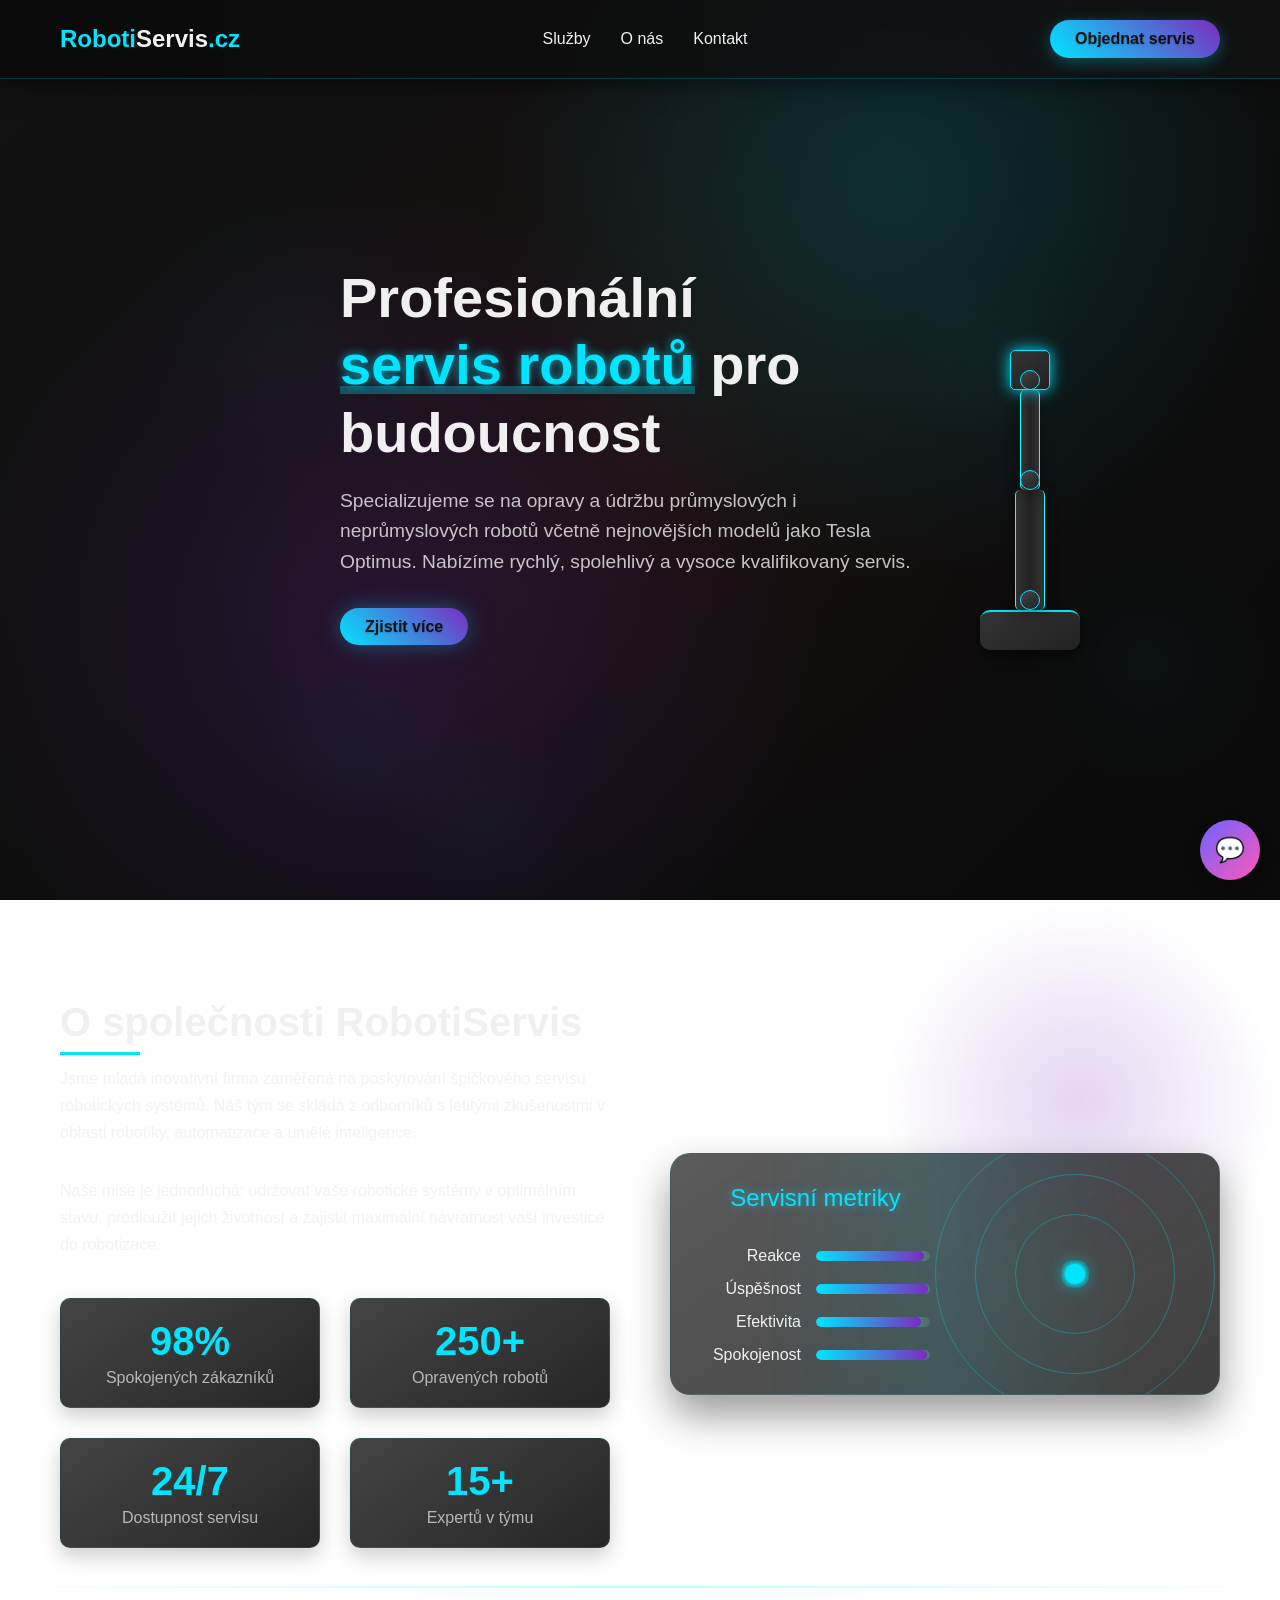
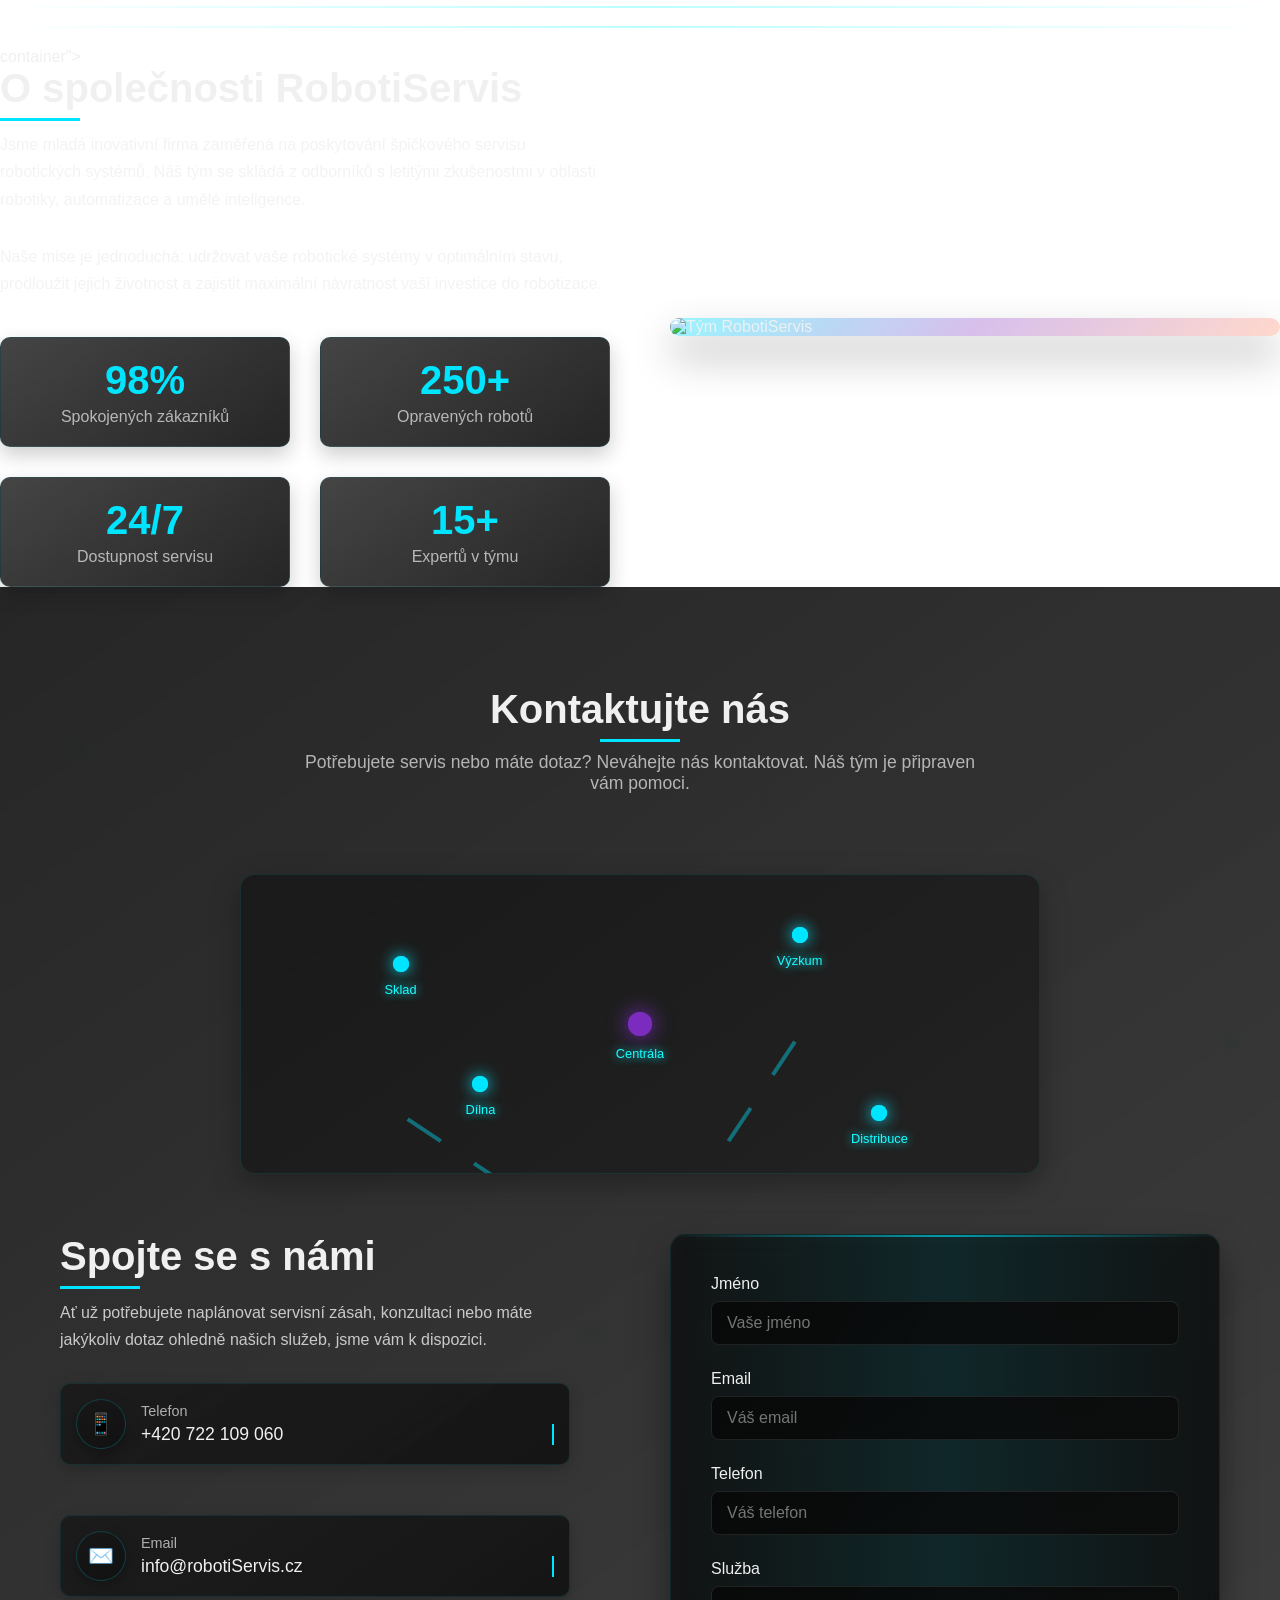
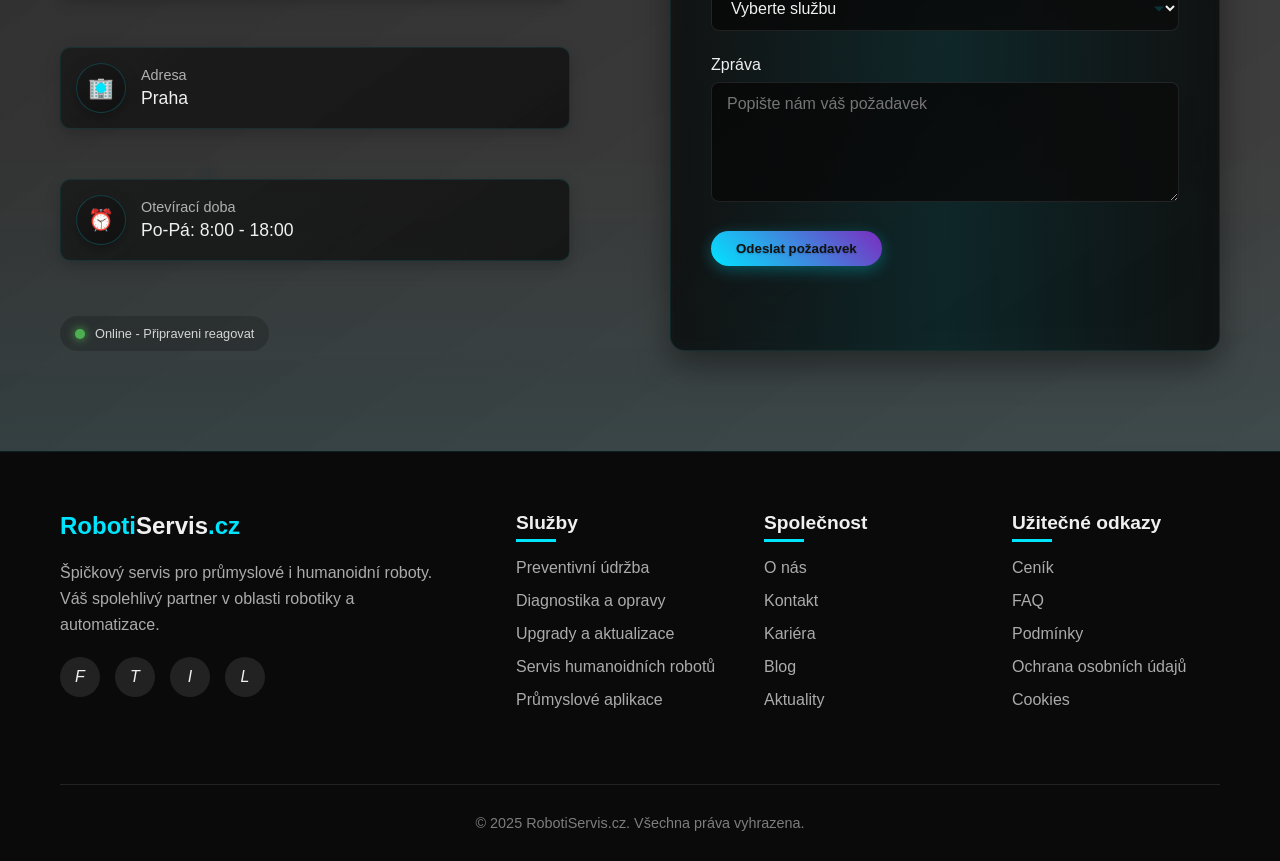
==== index.html @ 725e691e "Add files via upload" ====
<!DOCTYPE html>
<html lang="cs">
<head>
    <meta charset="UTF-8">
    <meta name="viewport" content="width=device-width, initial-scale=1.0">
    <title>RobotiServis.cz - Profesionální servis všech typů robotů</title>
    <style>
        :root {
            --primary: #00e5ff;
            --primary-dark: #00b8d4;
            --primary-light: #18ffff;
            --secondary: #7b2cbf;
            --secondary-dark: #5c1e99;
            --secondary-light: #9c4dcc;
            --accent: #ff3d00;
            --accent-dark: #dd2c00;
            --accent-light: #ff6e40;
            --dark: #121212;
            --darker: #0a0a0a;
            --dark-gradient: linear-gradient(135deg, #121212, #1d1d1d);
            --darker-gradient: linear-gradient(135deg, #0a0a0a, #151515);
            --light: #f0f0f0;
            --cyan-glow: 0 0 15px rgba(0, 229, 255, 0.6);
            --purple-glow: 0 0 15px rgba(123, 44, 191, 0.6);
        }
        
        * {
            margin: 0;
            padding: 0;
            box-sizing: border-box;
            font-family: 'Segoe UI', Tahoma, Geneva, Verdana, sans-serif;
        }
        
        body {
            background: linear-gradient(135deg, #121212, #0a0a0a);
            color: var(--light);
            overflow-x: hidden;
            background-attachment: fixed;
        }
        
        .container {
            max-width: 1200px;
            margin: 0 auto;
            padding: 0 20px;
        }
        
        /* Navigation */
        header {
            background: linear-gradient(90deg, rgba(10, 10, 10, 0.9), rgba(18, 18, 18, 0.8));
            backdrop-filter: blur(10px);
            position: fixed;
            width: 100%;
            z-index: 1000;
            border-bottom: 1px solid rgba(0, 229, 255, 0.2);
            box-shadow: 0 5px 20px rgba(0, 0, 0, 0.5);
        }
        
        nav {
            display: flex;
            justify-content: space-between;
            align-items: center;
            padding: 20px 0;
        }
        
        .logo {
            display: flex;
            align-items: center;
            gap: 10px;
            font-size: 1.5rem;
            font-weight: 700;
            color: var(--primary);
        }
        
        .logo span {
            color: var(--light);
        }
        
        .menu {
            display: flex;
            gap: 30px;
        }
        
        .menu a {
            color: var(--light);
            text-decoration: none;
            font-weight: 500;
            position: relative;
            padding: 5px 0;
            transition: color 0.3s;
        }
        
        .menu a:hover {
            color: var(--primary);
        }
        
        .menu a::after {
            content: '';
            position: absolute;
            bottom: 0;
            left: 0;
            width: 0;
            height: 2px;
            background-color: var(--primary);
            transition: width 0.3s;
        }
        
        .menu a:hover::after {
            width: 100%;
        }
        
        .cta-button {
            background: linear-gradient(45deg, var(--primary), var(--secondary));
            color: var(--dark);
            font-weight: 600;
            padding: 10px 25px;
            border-radius: 30px;
            text-decoration: none;
            transition: all 0.4s ease;
            border: none;
            cursor: pointer;
            outline: none;
            position: relative;
            z-index: 1;
            box-shadow: 0 4px 15px rgba(0, 229, 255, 0.3);
            text-shadow: 0 1px 2px rgba(0, 0, 0, 0.2);
        }
        
        .cta-button::before {
            content: '';
            position: absolute;
            top: 0;
            left: 0;
            width: 100%;
            height: 100%;
            background: linear-gradient(45deg, var(--secondary), var(--primary));
            border-radius: 30px;
            opacity: 0;
            z-index: -1;
            transition: opacity 0.4s ease;
        }
        
        .cta-button:hover {
            transform: translateY(-3px) scale(1.03);
            box-shadow: 0 10px 25px rgba(0, 229, 255, 0.5), 0 0 15px rgba(123, 44, 191, 0.3);
            color: white;
        }
        
        .cta-button:hover::before {
            opacity: 1;
        }
        
        .cta-button:active {
            transform: translateY(-1px);
            box-shadow: 0 5px 15px rgba(0, 229, 255, 0.4);
        }
        
        /* Hero Section */
        .hero {
            height: 100vh;
            display: flex;
            align-items: center;
            position: relative;
            overflow: hidden;
        }
        
        .hero::before {
            content: '';
            position: absolute;
            top: 0;
            left: 0;
            width: 100%;
            height: 100%;
            background: 
                radial-gradient(circle at 70% 20%, rgba(0, 229, 255, 0.15), transparent 35%),
                radial-gradient(circle at 30% 70%, rgba(123, 44, 191, 0.2), transparent 40%),
                radial-gradient(circle at center, rgba(255, 61, 0, 0.05), transparent 60%);
            z-index: -1;
            animation: pulse-background 15s infinite alternate;
        }
        
        @keyframes pulse-background {
            0% { opacity: 0.7; }
            50% { opacity: 1; }
            100% { opacity: 0.7; }
        }
        
        .hero-content {
            max-width: 600px;
            position: relative;
            z-index: 1;
        }
        
        .hero-title {
            font-size: 3.5rem;
            margin-bottom: 20px;
            line-height: 1.2;
        }
        
        .highlight {
            color: var(--primary);
            position: relative;
            display: inline-block;
        }
        
        .highlight::after {
            content: '';
            position: absolute;
            bottom: 5px;
            left: 0;
            width: 100%;
            height: 8px;
            background-color: rgba(0, 229, 255, 0.3);
            z-index: -1;
        }
        
        .hero-description {
            font-size: 1.2rem;
            margin-bottom: 40px;
            line-height: 1.6;
            color: rgba(240, 240, 240, 0.8);
        }
        
        .hero-image {
            position: absolute;
            right: -100px;
            top: 50%;
            transform: translateY(-50%);
            width: 50%;
            max-width: 700px;
            z-index: 0;
            opacity: 0.8;
        }
        
        /* Services Section */
        .services {
            padding: 100px 0;
            background-color: var(--darker);
            position: relative;
        }
        
        .services::before {
            content: '';
            position: absolute;
            top: 0;
            left: 0;
            width: 100%;
            height: 100%;
            background: linear-gradient(to right, rgba(0, 229, 255, 0.05), transparent);
            z-index: 0;
        }
        
        .section-header {
            text-align: center;
            margin-bottom: 80px;
            position: relative;
        }
        
        .section-title {
            font-size: 2.5rem;
            margin-bottom: 20px;
            position: relative;
            display: inline-block;
        }
        
        .section-title::after {
            content: '';
            position: absolute;
            bottom: -10px;
            left: 50%;
            width: 80px;
            height: 3px;
            background-color: var(--primary);
            transform: translateX(-50%);
        }
        
        .section-description {
            max-width: 700px;
            margin: 0 auto;
            color: rgba(240, 240, 240, 0.7);
            font-size: 1.1rem;
        }
        
        .services-grid {
            display: grid;
            grid-template-columns: repeat(auto-fit, minmax(300px, 1fr));
            gap: 40px;
            position: relative;
            z-index: 1;
        }
        
        .service-card {
            background: linear-gradient(145deg, rgba(24, 24, 24, 0.7), rgba(16, 16, 16, 0.8));
            backdrop-filter: blur(10px);
            border: 1px solid rgba(0, 229, 255, 0.1);
            border-radius: 15px;
            padding: 40px 30px;
            transition: all 0.4s ease;
            position: relative;
            overflow: hidden;
            box-shadow: 0 10px 30px rgba(0, 0, 0, 0.3);
        }
        
        .service-card:hover {
            transform: translateY(-10px) scale(1.02);
            box-shadow: 0 15px 30px rgba(0, 0, 0, 0.4), var(--cyan-glow);
            border-color: rgba(0, 229, 255, 0.3);
            background: linear-gradient(145deg, rgba(26, 26, 26, 0.8), rgba(18, 18, 18, 0.9));
        }
        
        .service-card::before {
            content: '';
            position: absolute;
            top: 0;
            left: 0;
            width: 100%;
            height: 5px;
            background: linear-gradient(to right, var(--primary), var(--secondary));
        }
        
        .service-card::after {
            content: '';
            position: absolute;
            bottom: 0;
            right: 0;
            width: 100px;
            height: 100px;
            background: radial-gradient(circle, rgba(0, 229, 255, 0.1), transparent 70%);
            opacity: 0;
            transition: opacity 0.4s ease;
        }
        
        .service-card:hover::after {
            opacity: 1;
        }
        
        .service-icon {
            font-size: 2.5rem;
            margin-bottom: 20px;
            color: var(--primary);
            position: relative;
            display: inline-block;
        }
        
        .service-icon::after {
            content: '';
            position: absolute;
            width: 40px;
            height: 40px;
            background: radial-gradient(circle, rgba(0, 229, 255, 0.3), transparent 70%);
            border-radius: 50%;
            z-index: -1;
            top: 50%;
            left: 50%;
            transform: translate(-50%, -50%);
            animation: pulse 3s infinite;
        }
        
        @keyframes pulse {
            0% { transform: translate(-50%, -50%) scale(0.8); opacity: 0.5; }
            50% { transform: translate(-50%, -50%) scale(1.2); opacity: 1; }
            100% { transform: translate(-50%, -50%) scale(0.8); opacity: 0.5; }
        }
        
        .service-title {
            font-size: 1.5rem;
            margin-bottom: 15px;
        }
        
        .service-description {
            color: rgba(240, 240, 240, 0.7);
            line-height: 1.6;
        }
        
        /* About Section */
        .about {
            padding: 100px 0;
            position: relative;
            overflow: hidden;
        }
        
        .about::before {
            content: '';
            position: absolute;
            top: 0;
            right: 0;
            width: 400px;
            height: 400px;
            background: radial-gradient(circle, rgba(123, 44, 191, 0.2), transparent 70%);
            z-index: 0;
        }
        
        .about-grid {
            display: grid;
            grid-template-columns: 1fr 1fr;
            gap: 60px;
            align-items: center;
        }
        
        .about-image {
            position: relative;
            border-radius: 20px;
            overflow: hidden;
            box-shadow: 0 20px 40px rgba(0, 0, 0, 0.3);
        }
        
        .about-image img {
            width: 100%;
            height: auto;
            display: block;
        }
        
        .about-image::before {
            content: '';
            position: absolute;
            top: 0;
            left: 0;
            width: 100%;
            height: 100%;
            background: linear-gradient(135deg, 
                rgba(0, 229, 255, 0.4), 
                rgba(123, 44, 191, 0.3),
                rgba(255, 61, 0, 0.2));
            z-index: 1;
            mix-blend-mode: soft-light;
            animation: gradient-shift 8s infinite alternate;
        }
        
        @keyframes gradient-shift {
            0% { background-position: 0% 0%; }
            100% { background-position: 100% 100%; }
        }
        
        .about-content {
            position: relative;
            z-index: 1;
        }
        
        .about-title {
            font-size: 2.5rem;
            margin-bottom: 20px;
            position: relative;
            display: inline-block;
        }
        
        .about-title::after {
            content: '';
            position: absolute;
            bottom: -10px;
            left: 0;
            width: 80px;
            height: 3px;
            background-color: var(--primary);
        }
        
        .about-description {
            color: rgba(240, 240, 240, 0.8);
            margin-bottom: 30px;
            line-height: 1.7;
        }
        
        .about-stats {
            display: grid;
            grid-template-columns: repeat(2, 1fr);
            gap: 30px;
            margin-top: 40px;
        }
        
        .stat-item {
            text-align: center;
            padding: 20px;
            background: linear-gradient(145deg, rgba(22, 22, 22, 0.8), rgba(14, 14, 14, 0.9));
            border-radius: 10px;
            border: 1px solid rgba(0, 229, 255, 0.1);
            transition: all 0.4s ease;
            position: relative;
            overflow: hidden;
            box-shadow: 0 8px 20px rgba(0, 0, 0, 0.2);
        }
        
        .stat-item::before {
            content: '';
            position: absolute;
            width: 100%;
            height: 100%;
            background: linear-gradient(45deg, rgba(0, 229, 255, 0.05), rgba(123, 44, 191, 0.05));
            top: 0;
            left: 0;
            transform: translateY(100%);
            transition: transform 0.4s ease;
        }
        
        .stat-item:hover {
            transform: translateY(-5px) scale(1.03);
            border-color: rgba(0, 229, 255, 0.3);
            box-shadow: 0 12px 30px rgba(0, 0, 0, 0.3), var(--cyan-glow);
        }
        
        .stat-item:hover::before {
            transform: translateY(0);
        }
        
        .stat-number {
            font-size: 2.5rem;
            font-weight: 700;
            color: var(--primary);
            margin-bottom: 5px;
        }
        
        .stat-label {
            color: rgba(240, 240, 240, 0.7);
            font-size: 1rem;
        }
        
        /* Contact Section */
        .contact {
            padding: 100px 0;
            background-color: var(--darker);
            position: relative;
        }
        
        .contact::before {
            content: '';
            position: absolute;
            bottom: 0;
            left: 0;
            width: 100%;
            height: 300px;
            background: linear-gradient(to top, rgba(0, 229, 255, 0.05), transparent);
            z-index: 0;
        }
        
        .contact-grid {
            display: grid;
            grid-template-columns: 1fr 1fr;
            gap: 60px;
            position: relative;
            z-index: 1;
        }
        
        .contact-info {
            padding-right: 40px;
        }
        
        .contact-title {
            font-size: 2.5rem;
            margin-bottom: 20px;
            position: relative;
            display: inline-block;
        }
        
        .contact-title::after {
            content: '';
            position: absolute;
            bottom: -10px;
            left: 0;
            width: 80px;
            height: 3px;
            background-color: var(--primary);
        }
        
        .contact-description {
            color: rgba(240, 240, 240, 0.8);
            margin-bottom: 30px;
            line-height: 1.7;
        }
        
        .contact-method {
            display: flex;
            align-items: center;
            margin-bottom: 25px;
        }
        
        .contact-icon {
            width: 50px;
            height: 50px;
            background-color: rgba(0, 229, 255, 0.1);
            border-radius: 50%;
            display: flex;
            align-items: center;
            justify-content: center;
            margin-right: 15px;
            color: var(--primary);
            font-size: 1.3rem;
        }
        
        .contact-method-info {
            flex: 1;
        }
        
        .contact-method-label {
            color: rgba(240, 240, 240, 0.7);
            font-size: 0.9rem;
            margin-bottom: 5px;
        }
        
        .contact-method-value {
            font-size: 1.1rem;
            font-weight: 500;
        }
        
        .contact-form {
            background: linear-gradient(145deg, rgba(20, 20, 20, 0.7), rgba(12, 12, 12, 0.8));
            backdrop-filter: blur(10px);
            border: 1px solid rgba(0, 229, 255, 0.1);
            border-radius: 15px;
            padding: 40px;
            box-shadow: 0 15px 35px rgba(0, 0, 0, 0.4);
            position: relative;
            overflow: hidden;
        }
        
        .contact-form::before {
            content: '';
            position: absolute;
            top: -50%;
            left: -50%;
            width: 200%;
            height: 200%;
            background: linear-gradient(45deg, 
                transparent, 
                transparent, 
                transparent, 
                rgba(0, 229, 255, 0.1),
                transparent, 
                transparent, 
                transparent);
            transform: rotate(45deg);
            animation: shine 6s infinite linear;
            z-index: 0;
        }
        
        @keyframes shine {
            0% { transform: rotate(45deg) translateX(-100%); }
            100% { transform: rotate(45deg) translateX(100%); }
        }
        
        .form-group {
            margin-bottom: 25px;
        }
        
        .form-label {
            display: block;
            margin-bottom: 8px;
            font-weight: 500;
        }
        
        .form-control {
            width: 100%;
            background: linear-gradient(145deg, rgba(8, 8, 8, 0.9), rgba(12, 12, 12, 0.8));
            border: 1px solid rgba(240, 240, 240, 0.1);
            border-radius: 8px;
            padding: 12px 15px;
            color: var(--light);
            font-size: 1rem;
            transition: all 0.3s ease;
            position: relative;
            z-index: 1;
        }
        
        .form-control:focus {
            border-color: var(--primary);
            outline: none;
            box-shadow: 0 0 0 3px rgba(0, 229, 255, 0.15);
            background: linear-gradient(145deg, rgba(12, 12, 12, 0.9), rgba(16, 16, 16, 0.8));
            transform: translateY(-2px);
        }
        
        .form-control:hover {
            border-color: rgba(0, 229, 255, 0.3);
        }
        
        textarea.form-control {
            resize: vertical;
            min-height: 120px;
        }
        
        /* Footer */
        footer {
            background-color: var(--darker);
            padding: 60px 0 30px;
            border-top: 1px solid rgba(0, 229, 255, 0.1);
        }
        
        .footer-grid {
            display: grid;
            grid-template-columns: 2fr 1fr 1fr 1fr;
            gap: 40px;
            margin-bottom: 60px;
        }
        
        .footer-company {
            padding-right: 30px;
        }
        
        .footer-logo {
            display: flex;
            align-items: center;
            gap: 10px;
            font-size: 1.5rem;
            font-weight: 700;
            color: var(--primary);
            margin-bottom: 20px;
        }
        
        .footer-logo span {
            color: var(--light);
        }
        
        .footer-description {
            color: rgba(240, 240, 240, 0.7);
            margin-bottom: 20px;
            line-height: 1.6;
        }
        
        .social-links {
            display: flex;
            gap: 15px;
        }
        
        .social-link {
            width: 40px;
            height: 40px;
            border-radius: 50%;
            background-color: rgba(240, 240, 240, 0.1);
            display: flex;
            align-items: center;
            justify-content: center;
            color: var(--light);
            text-decoration: none;
            transition: background-color 0.3s, transform 0.3s;
        }
        
        .social-link:hover {
            background-color: var(--primary);
            transform: translateY(-3px);
        }
        
        .footer-links-title {
            font-size: 1.2rem;
            margin-bottom: 25px;
            position: relative;
            display: inline-block;
        }
        
        .footer-links-title::after {
            content: '';
            position: absolute;
            bottom: -8px;
            left: 0;
            width: 40px;
            height: 3px;
            background-color: var(--primary);
        }
        
        .footer-links {
            list-style: none;
        }
        
        .footer-links li {
            margin-bottom: 15px;
        }
        
        .footer-links a {
            color: rgba(240, 240, 240, 0.7);
            text-decoration: none;
            transition: color 0.3s, transform 0.3s;
            display: inline-block;
        }
        
        .footer-links a:hover {
            color: var(--primary);
            transform: translateX(5px);
        }
        
        .footer-bottom {
            text-align: center;
            padding-top: 30px;
            border-top: 1px solid rgba(240, 240, 240, 0.1);
            color: rgba(240, 240, 240, 0.5);
            font-size: 0.9rem;
        }
        
        /* Animations and Effects */
        @keyframes float {
            0% { transform: translateY(0px) rotate(0deg); }
            25% { transform: translateY(-15px) rotate(1deg); }
            50% { transform: translateY(-20px) rotate(0deg); }
            75% { transform: translateY(-15px) rotate(-1deg); }
            100% { transform: translateY(0px) rotate(0deg); }
        }
        
        .floating {
            animation: float 8s ease-in-out infinite;
            filter: drop-shadow(0 20px 30px rgba(0, 0, 0, 0.5));
        }
        
        @keyframes pulse {
            0% { opacity: 0.6; filter: brightness(0.8); }
            50% { opacity: 1; filter: brightness(1.2); }
            100% { opacity: 0.6; filter: brightness(0.8); }
        }
        
        .pulsing {
            animation: pulse 4s ease-in-out infinite;
        }
        
        /* Glowing Elements */
        .glow-text {
            text-shadow: 0 0 10px rgba(0, 229, 255, 0.7);
        }
        
        .glow-box {
            box-shadow: 0 0 20px rgba(0, 229, 255, 0.3), 0 0 40px rgba(123, 44, 191, 0.1);
        }
        
        /* 3D Layer Effects */
        .layer-1 {
            transform: translateZ(50px);
        }
        
        .layer-2 {
            transform: translateZ(25px);
        }
        
        .layer-3 {
            transform: translateZ(10px);
        }
        
        /* Glass Morphism */
        .glass {
            background: rgba(18, 18, 18, 0.6);
            backdrop-filter: blur(10px);
            border: 1px solid rgba(255, 255, 255, 0.05);
            box-shadow: 0 8px 32px rgba(0, 0, 0, 0.2);
        }
        
        /* Responsive */
        @media (max-width: 992px) {
            .hero-title {
                font-size: 2.8rem;
            }
            
            .hero-image {
                width: 40%;
                opacity: 0.6;
            }
            
            .about-grid, .contact-grid, .footer-grid {
                grid-template-columns: 1fr;
            }
            
            .about-image {
                order: -1;
            }
        }
        
        @media (max-width: 768px) {
            .menu {
                display: none;
            }
            
            .hero-content {
                text-align: center;
                margin: 0 auto;
            }
            
            .hero-image {
                opacity: 0.3;
                width: 80%;
                right: 50%;
                transform: translate(50%, -50%);
            }
            
            .section-title {
                font-size: 2rem;
            }
            
            .about-title, .contact-title {
                font-size: 2rem;
            }
            
            .about-title::after, .contact-title::after {
                left: 50%;
                transform: translateX(-50%);
            }
            
            .about-content, .contact-info {
                text-align: center;
                padding-right: 0;
            }
            
            .contact-method {
                flex-direction: column;
                text-align: center;
            }
            
            .contact-icon {
                margin-right: 0;
                margin-bottom: 15px;
            }
        }
        
        @media (max-width: 576px) {
            .services-grid {
                grid-template-columns: 1fr;
            }
            
            .footer-grid {
                grid-template-columns: 1fr;
                text-align: center;
            }
            
            .footer-logo {
                justify-content: center;
            }
            
            .social-links {
                justify-content: center;
            }
            
            .footer-links-title::after {
                left: 50%;
                transform: translateX(-50%);
            }
        }
    </style>
</head>
<body>
    <!-- Header -->
    <header>
        <div class="container">
            <nav>
                <div class="logo">
                    <div>Roboti<span>Servis</span>.cz</div>
                </div>
                <div class="menu">
                    <a href="#services">Služby</a>
                    <a href="#about">O nás</a>
                    <a href="#contact">Kontakt</a>
                </div>
                <a href="#contact" class="cta-button">Objednat servis</a>
            </nav>
        </div>
    </header>

    <!-- Hero Section -->
    <!-- Hero Section - s méně obrázky a více animovanými prvky -->
    <section class="hero">
        <div class="container">
            <div class="hero-content layer-1">
                <h1 class="hero-title">Profesionální <span class="highlight glow-text">servis robotů</span> pro budoucnost</h1>
                <p class="hero-description">Specializujeme se na opravy a údržbu průmyslových i neprůmyslových robotů včetně nejnovějších modelů jako Tesla Optimus. Nabízíme rychlý, spolehlivý a vysoce kvalifikovaný servis.</p>
                <a href="#services" class="cta-button glow-box">Zjistit více</a>
            </div>
            
            <!-- Animovaná robotická ruka místo statického obrázku -->
            <div class="robot-arm-container">
                <div class="robot-arm">
                    <div class="arm-base"></div>
                    <div class="arm-segment-1"></div>
                    <div class="arm-segment-2"></div>
                    <div class="arm-end"></div>
                    <div class="arm-joint-1"></div>
                    <div class="arm-joint-2"></div>
                    <div class="arm-joint-3"></div>
                </div>
            </div>
        </div>
        
        <!-- Zvýšený počet animovaných pozadí -->
        <div class="bg-elements">
            <div class="bg-circle" style="top: 20%; left: 10%; width: 300px; height: 300px; animation-delay: 0s;"></div>
            <div class="bg-circle" style="top: 60%; left: 80%; width: 250px; height: 250px; animation-delay: 2s;"></div>
            <div class="bg-circle" style="top: 80%; left: 30%; width: 200px; height: 200px; animation-delay: 4s;"></div>
            <div class="bg-circle" style="top: 30%; left: 70%; width: 180px; height: 180px; animation-delay: 1s;"></div>
            <div class="bg-circle" style="top: 70%; left: 20%; width: 220px; height: 220px; animation-delay: 3s;"></div>
        </div>
        
        <!-- Animované částice -->
        <div class="particles-container">
            <div class="particle" style="--size:3px; --delay:0s; --top:15%; --left:20%"></div>
            <div class="particle" style="--size:5px; --delay:1s; --top:45%; --left:70%"></div>
            <div class="particle" style="--size:4px; --delay:2s; --top:75%; --left:50%"></div>
            <div class="particle" style="--size:6px; --delay:0.5s; --top:25%; --left:85%"></div>
            <div class="particle" style="--size:3px; --delay:1.5s; --top:60%; --left:15%"></div>
            <div class="particle" style="--size:4px; --delay:2.5s; --top:80%; --left:80%"></div>
            <div class="particle" style="--size:5px; --delay:3s; --top:30%; --left:30%"></div>
            <div class="particle" style="--size:4px; --delay:3.5s; --top:90%; --left:60%"></div>
            <div class="particle" style="--size:3px; --delay:4s; --top:10%; --left:55%"></div>
            <div class="particle" style="--size:5px; --delay:4.5s; --top:50%; --left:10%"></div>
            <div class="particle" style="--size:4px; --delay:5s; --top:85%; --left:35%"></div>
            <div class="particle" style="--size:3px; --delay:5.5s; --top:40%; --left:90%"></div>
            <div class="particle" style="--size:5px; --delay:6s; --top:5%; --left:75%"></div>
            <div class="particle" style="--size:4px; --delay:6.5s; --top:70%; --left:5%"></div>
            <div class="particle" style="--size:3px; --delay:7s; --top:20%; --left:45%"></div>
        </div>
        
        <!-- Animované linie (připomínající obvody) -->
        <div class="circuit-lines">
            <div class="line line-1"></div>
            <div class="line line-2"></div>
            <div class="line line-3"></div>
            <div class="line line-4"></div>
            <div class="line line-5"></div>
        </div>
    </section>
    
    <style>
        /* Robot arm animation - bezpečnější verze bez závislosti na JS */
        .robot-arm-container {
            position: absolute;
            right: 100px;
            top: 50%;
            transform: translateY(-50%);
            width: 300px;
            height: 400px;
            perspective: 800px;
            z-index: 1;
        }
        
        .robot-arm {
            position: relative;
            width: 100%;
            height: 100%;
            transform-style: preserve-3d;
            animation: rotate-arm 15s infinite ease-in-out;
        }
        
        @keyframes rotate-arm {
            0% { transform: rotateY(0deg) rotateX(0deg); }
            25% { transform: rotateY(15deg) rotateX(5deg); }
            50% { transform: rotateY(0deg) rotateX(0deg); }
            75% { transform: rotateY(-15deg) rotateX(-5deg); }
            100% { transform: rotateY(0deg) rotateX(0deg); }
        }
        
        .arm-base {
            position: absolute;
            bottom: 0;
            left: 50%;
            transform: translateX(-50%);
            width: 100px;
            height: 40px;
            background: linear-gradient(145deg, #333, #222);
            border-radius: 10px;
            box-shadow: 0 5px 15px rgba(0,0,0,0.5);
            border-top: 2px solid var(--primary);
        }
        
        .arm-segment-1 {
            position: absolute;
            bottom: 40px;
            left: 50%;
            transform: translateX(-50%);
            width: 30px;
            height: 120px;
            background: linear-gradient(90deg, #333, #222, #333);
            border-radius: 5px;
            animation: move-segment-1 8s infinite ease-in-out;
            box-shadow: 0 5px 15px rgba(0,0,0,0.3);
            border-left: 1px solid var(--primary-light);
            border-right: 1px solid var(--primary-light);
        }
        
        @keyframes move-segment-1 {
            0% { transform: translateX(-50%) rotate(0deg); }
            25% { transform: translateX(-50%) rotate(15deg); }
            50% { transform: translateX(-50%) rotate(0deg); }
            75% { transform: translateX(-50%) rotate(-15deg); }
            100% { transform: translateX(-50%) rotate(0deg); }
        }
        
        .arm-segment-2 {
            position: absolute;
            bottom: 160px;
            left: 50%;
            transform: translateX(-50%);
            width: 20px;
            height: 100px;
            background: linear-gradient(90deg, #333, #222, #333);
            border-radius: 5px;
            animation: move-segment-2 8s infinite ease-in-out;
            animation-delay: 0.5s;
            box-shadow: 0 5px 15px rgba(0,0,0,0.3);
            border-left: 1px solid var(--primary-light);
            border-right: 1px solid var(--primary-light);
        }
        
        @keyframes move-segment-2 {
            0% { transform: translateX(-50%) rotate(0deg); }
            25% { transform: translateX(-50%) rotate(-25deg); }
            50% { transform: translateX(-50%) rotate(0deg); }
            75% { transform: translateX(-50%) rotate(25deg); }
            100% { transform: translateX(-50%) rotate(0deg); }
        }
        
        .arm-end {
            position: absolute;
            bottom: 260px;
            left: 50%;
            transform: translateX(-50%);
            width: 40px;
            height: 40px;
            background: linear-gradient(145deg, #333, #222);
            border-radius: 5px;
            animation: pulse-end 4s infinite ease-in-out;
            box-shadow: 0 0 15px var(--primary);
            border: 1px solid var(--primary);
        }
        
        @keyframes pulse-end {
            0% { box-shadow: 0 0 5px var(--primary); }
            50% { box-shadow: 0 0 15px var(--primary), 0 0 30px var(--primary-light); }
            100% { box-shadow: 0 0 5px var(--primary); }
        }
        
        .arm-joint-1, .arm-joint-2, .arm-joint-3 {
            position: absolute;
            width: 20px;
            height: 20px;
            background: linear-gradient(145deg, #444, #222);
            border-radius: 50%;
            border: 1px solid var(--primary);
        }
        
        .arm-joint-1 {
            bottom: 40px;
            left: 50%;
            transform: translateX(-50%);
            animation: pulse-joint 4s infinite;
        }
        
        .arm-joint-2 {
            bottom: 160px;
            left: 50%;
            transform: translateX(-50%);
            animation: pulse-joint 4s infinite;
            animation-delay: 1s;
        }
        
        .arm-joint-3 {
            bottom: 260px;
            left: 50%;
            transform: translateX(-50%);
            animation: pulse-joint 4s infinite;
            animation-delay: 2s;
        }
        
        @keyframes pulse-joint {
            0% { box-shadow: 0 0 5px var(--primary); }
            50% { box-shadow: 0 0 10px var(--primary), 0 0 20px var(--primary-light); }
            100% { box-shadow: 0 0 5px var(--primary); }
        }
        
        /* Rozšířené animované pozadí */
        .bg-elements {
            position: absolute;
            top: 0;
            left: 0;
            width: 100%;
            height: 100%;
            z-index: -1;
            overflow: hidden;
        }
        
        .bg-circle {
            position: absolute;
            border-radius: 50%;
            background: radial-gradient(circle, rgba(0, 229, 255, 0.05) 0%, transparent 70%);
            opacity: 0.5;
            animation: pulse-circle 10s infinite alternate;
        }
        
        @keyframes pulse-circle {
            0% { transform: scale(0.8); opacity: 0.3; }
            50% { transform: scale(1.1); opacity: 0.6; }
            100% { transform: scale(0.9); opacity: 0.4; }
        }
        
        /* Animované částice */
        .particles-container {
            position: absolute;
            top: 0;
            left: 0;
            width: 100%;
            height: 100%;
            overflow: hidden;
            z-index: -1;
        }
        
        .particle {
            position: absolute;
            width: var(--size);
            height: var(--size);
            background: var(--primary);
            border-radius: 50%;
            top: var(--top);
            left: var(--left);
            opacity: 0;
            box-shadow: 0 0 10px var(--primary), 0 0 20px var(--primary-light);
            animation: float-particle 7s infinite ease-in-out;
            animation-delay: var(--delay);
        }
        
        @keyframes float-particle {
            0% { opacity: 0; transform: translateY(0) scale(0); }
            25% { opacity: 0.8; transform: translateY(-20px) scale(1); }
            50% { opacity: 1; transform: translateY(-40px) scale(1.2); }
            75% { opacity: 0.8; transform: translateY(-60px) scale(1); }
            100% { opacity: 0; transform: translateY(-80px) scale(0); }
        }
        
        /* Animované linie (obvody) */
        .circuit-lines {
            position: absolute;
            top: 0;
            left: 0;
            width: 100%;
            height: 100%;
            z-index: -1;
            overflow: hidden;
        }
        
        .line {
            position: absolute;
            background: linear-gradient(90deg, transparent, var(--primary), transparent);
            height: 1px;
            width: 0;
            opacity: 0.5;
        }
        
        .line-1 {
            top: 20%;
            left: 0;
            animation: line-animate 10s infinite linear;
        }
        
        .line-2 {
            top: 40%;
            right: 0;
            animation: line-animate 15s infinite linear;
            animation-delay: 2s;
        }
        
        .line-3 {
            top: 60%;
            left: 0;
            animation: line-animate 12s infinite linear;
            animation-delay: 4s;
        }
        
        .line-4 {
            top: 80%;
            right: 0;
            animation: line-animate 8s infinite linear;
            animation-delay: 6s;
        }
        
        .line-5 {
            top: 30%;
            left: 0;
            animation: line-animate 18s infinite linear;
            animation-delay: 8s;
        }
        
        @keyframes line-animate {
            0% { width: 0; left: 0; opacity: 0; }
            10% { opacity: 0.5; }
            50% { width: 100%; opacity: 0.5; }
            90% { opacity: 0.5; }
            100% { width: 0; left: 100%; opacity: 0; }
        }

    <!-- Services Section s pokročilými animacemi -->
    <section class="services" id="services">
        <div class="container">
            <div class="section-header">
                <h2 class="section-title">Naše služby</h2>
                <p class="section-description">Poskytujeme komplexní servisní řešení pro všechny typy robotů - od průmyslových ramen až po humanoidní roboty nejnovější generace.</p>
            </div>
            
            <!-- Animovaný přepínač pro různé typy robotů -->
            <div class="robot-type-selector">
                <div class="switch-container">
                    <div class="switch-label active" data-type="all">Všechny typy</div>
                    <div class="switch-label" data-type="industrial">Průmyslové</div>
                    <div class="switch-label" data-type="humanoid">Humanoidní</div>
                    <div class="switch-label" data-type="specialty">Speciální</div>
                    <div class="switch-highlight"></div>
                </div>
            </div>
            
            <div class="services-grid">
                <div class="service-card animate-in">
                    <div class="service-icon">
                        <div class="icon-wrapper">
                            <div class="gear-icon rotating">⚙️</div>
                            <div class="tool-icon">🔧</div>
                        </div>
                    </div>
                    <div class="card-content">
                        <h3 class="service-title typing-effect">Preventivní údržba</h3>
                        <div class="service-progress">
                            <div class="progress-bar"></div>
                        </div>
                        <p class="service-description">Pravidelná údržba robotických systémů pro zajištění maximální životnosti a minimalizaci prostojů. Kontrolujeme všechny mechanické i elektronické komponenty.</p>
                        <div class="service-tags">
                            <span class="tag">Průmyslové</span>
                            <span class="tag">Humanoidní</span>
                        </div>
                    </div>
                    <div class="card-bg-effect"></div>
                </div>
                
                <div class="service-card animate-in" style="--delay: 0.2s">
                    <div class="service-icon">
                        <div class="icon-wrapper">
                            <div class="scan-icon">🔍</div>
                            <div class="scan-line"></div>
                        </div>
                    </div>
                    <div class="card-content">
                        <h3 class="service-title typing-effect">Diagnostika a opravy</h3>
                        <div class="service-progress">
                            <div class="progress-bar"></div>
                        </div>
                        <p class="service-description">Rychlá identifikace problémů pomocí pokročilé diagnostiky. Opravujeme mechanické závady, elektronické komponenty i softwarové chyby.</p>
                        <div class="service-tags">
                            <span class="tag">Průmyslové</span>
                            <span class="tag">Humanoidní</span>
                            <span class="tag">Speciální</span>
                        </div>
                    </div>
                    <div class="card-bg-effect"></div>
                </div>
                
                <div class="service-card animate-in" style="--delay: 0.4s">
                    <div class="service-icon">
                        <div class="icon-wrapper">
                            <div class="update-icon rotating-reverse">🔄</div>
                            <div class="dot-pulse"></div>
                        </div>
                    </div>
                    <div class="card-content">
                        <h3 class="service-title typing-effect">Upgrady a aktualizace</h3>
                        <div class="service-progress">
                            <div class="progress-bar"></div>
                        </div>
                        <p class="service-description">Modernizace hardwarových komponent a aktualizace softwaru pro zlepšení výkonu, bezpečnosti a spolehlivosti vašich robotů.</p>
                        <div class="service-tags">
                            <span class="tag">Průmyslové</span>
                            <span class="tag">Humanoidní</span>
                        </div>
                    </div>
                    <div class="card-bg-effect"></div>
                </div>
                
                <div class="service-card animate-in" style="--delay: 0.6s">
                    <div class="service-icon">
                        <div class="icon-wrapper">
                            <div class="shield-icon pulse-effect">🛡️</div>
                            <div class="shield-ring"></div>
                        </div>
                    </div>
                    <div class="card-content">
                        <h3 class="service-title typing-effect">Servis humanoidních robotů</h3>
                        <div class="service-progress">
                            <div class="progress-bar"></div>
                        </div>
                        <p class="service-description">Specializovaný servis pro pokročilé humanoidní roboty včetně modelů Tesla Optimus. Kalibrace pokročilých senzorů a aktuátorů.</p>
                        <div class="service-tags">
                            <span class="tag">Humanoidní</span>
                        </div>
                    </div>
                    <div class="card-bg-effect"></div>
                </div>
                
                <div class="service-card animate-in" style="--delay: 0.8s">
                    <div class="service-icon">
                        <div class="icon-wrapper">
                            <div class="factory-icon">⚙️</div>
                            <div class="factory-smoke"></div>
                        </div>
                    </div>
                    <div class="card-content">
                        <h3 class="service-title typing-effect">Průmyslové aplikace</h3>
                        <div class="service-progress">
                            <div class="progress-bar"></div>
                        </div>
                        <p class="service-description">Údržba a opravy průmyslových robotických systémů všech značek. Zkušenosti s roboty KUKA, ABB, Fanuc a dalšími.</p>
                        <div class="service-tags">
                            <span class="tag">Průmyslové</span>
                        </div>
                    </div>
                    <div class="card-bg-effect"></div>
                </div>
                
                <div class="service-card animate-in" style="--delay: 1s">
                    <div class="service-icon">
                        <div class="icon-wrapper">
                            <div class="document-icon">📋</div>
                            <div class="document-line"></div>
                        </div>
                    </div>
                    <div class="card-content">
                        <h3 class="service-title typing-effect">Servisní smlouvy</h3>
                        <div class="service-progress">
                            <div class="progress-bar"></div>
                        </div>
                        <p class="service-description">Komplexní servisní smlouvy nabízející pravidelnou údržbu, prioritní řešení problémů a prodlouženou záruku na provedenou práci.</p>
                        <div class="service-tags">
                            <span class="tag">Průmyslové</span>
                            <span class="tag">Humanoidní</span>
                            <span class="tag">Speciální</span>
                        </div>
                    </div>
                    <div class="card-bg-effect"></div>
                </div>
            </div>
            
            <!-- Animované pozadí sekce -->
            <div class="services-bg">
                <div class="code-lines">
                    <div class="code-line" style="--width: 70%; --delay: 0s;"></div>
                    <div class="code-line" style="--width: 40%; --delay: 2s;"></div>
                    <div class="code-line" style="--width: 80%; --delay: 4s;"></div>
                    <div class="code-line" style="--width: 30%; --delay: 6s;"></div>
                    <div class="code-line" style="--width: 60%; --delay: 8s;"></div>
                </div>
            </div>
        </div>
    </section>
    
    <style>
        /* Vylepšené služby s animacemi */
        .services {
            padding: 100px 0;
            background: linear-gradient(145deg, rgba(14, 14, 14, 0.9), rgba(18, 18, 18, 0.8));
            position: relative;
            overflow: hidden;
        }
        
        /* Vylepšený přepínač typů robotů - bezpečnější verze */
        .robot-type-selector {
            margin: 30px auto 50px;
            max-width: 600px;
        }
        
        .switch-container {
            display: flex;
            background: rgba(10, 10, 10, 0.5);
            border-radius: 30px;
            padding: 5px;
            position: relative;
            box-shadow: 0 5px 15px rgba(0, 0, 0, 0.3);
            border: 1px solid rgba(0, 229, 255, 0.1);
        }
        
        .switch-label {
            flex: 1;
            text-align: center;
            padding: 10px 15px;
            cursor: pointer;
            position: relative;
            z-index: 2;
            transition: color 0.3s ease;
            font-weight: 500;
            border-radius: 25px;
        }
        
        .switch-label.active {
            color: #121212;
        }
        
        .switch-highlight {
            position: absolute;
            height: calc(100% - 10px);
            top: 5px;
            left: 5px;
            width: calc(25% - 5px);
            background: linear-gradient(45deg, var(--primary), var(--primary-light));
            border-radius: 25px;
            transition: transform 0.3s ease;
            box-shadow: 0 0 15px rgba(0, 229, 255, 0.5);
        }
        
        /* Karta služby s animacemi */
        .services-grid {
            display: grid;
            grid-template-columns: repeat(auto-fit, minmax(300px, 1fr));
            gap: 30px;
            position: relative;
            z-index: 1;
        }
        
        .service-card {
            background: linear-gradient(145deg, rgba(24, 24, 24, 0.7), rgba(14, 14, 14, 0.8));
            border-radius: 15px;
            overflow: hidden;
            position: relative;
            box-shadow: 0 10px 30px rgba(0, 0, 0, 0.2);
            border: 1px solid rgba(0, 229, 255, 0.1);
            transition: all 0.4s ease;
            opacity: 0;
            transform: translateY(50px);
            animation: card-appear 0.6s forwards;
            animation-delay: var(--delay, 0s);
        }
        
        @keyframes card-appear {
            to {
                opacity: 1;
                transform: translateY(0);
            }
        }
        
        .service-card:hover {
            transform: translateY(-10px) scale(1.02);
            box-shadow: 0 15px 40px rgba(0, 0, 0, 0.3), 0 0 20px rgba(0, 229, 255, a0.3);
            border-color: rgba(0, 229, 255, 0.3);
            z-index: 5;
        }
        
        .service-card::before {
            content: '';
            position: absolute;
            top: 0;
            left: 0;
            right: 0;
            height: 4px;
            background: linear-gradient(90deg, var(--primary), var(--secondary));
            z-index: 3;
        }
        
        .card-content {
            padding: 30px;
            position: relative;
            z-index: 2;
        }
        
        .service-tags {
            display: flex;
            flex-wrap: wrap;
            gap: 8px;
            margin-top: 15px;
        }
        
        .tag {
            font-size: 0.7rem;
            padding: 3px 8px;
            border-radius: 12px;
            background: rgba(0, 229, 255, 0.1);
            color: var(--primary);
            font-weight: 500;
        }
        
        /* Ikony služeb s animacemi */
        .icon-wrapper {
            width: 60px;
            height: 60px;
            position: relative;
            display: flex;
            align-items: center;
            justify-content: center;
            margin-bottom: 20px;
        }
        
        .service-icon {
            padding: 30px 30px 0;
            font-size: 2rem;
        }
        
        .rotating {
            animation: rotate 8s linear infinite;
        }
        
        .rotating-reverse {
            animation: rotate-reverse 6s linear infinite;
        }
        
        @keyframes rotate {
            to { transform: rotate(360deg); }
        }
        
        @keyframes rotate-reverse {
            to { transform: rotate(-360deg); }
        }
        
        .pulse-effect {
            animation: pulse-icon 2s infinite;
        }
        
        @keyframes pulse-icon {
            0% { transform: scale(1); }
            50% { transform: scale(1.2); }
            100% { transform: scale(1); }
        }
        
        /* Skenování pro ikonu diagnostiky */
        .scan-icon {
            position: relative;
        }
        
        .scan-line {
            position: absolute;
            width: 100%;
            height: 3px;
            background: linear-gradient(90deg, transparent, var(--primary), transparent);
            top: 50%;
            left: 0;
            opacity: 0.7;
            animation: scan 3s infinite ease-in-out;
        }
        
        @keyframes scan {
            0% { transform: translateY(-20px); }
            50% { transform: translateY(20px); }
            100% { transform: translateY(-20px); }
        }
        
        /* Pulzující tečka pro ikonu upgradu */
        .dot-pulse {
            position: absolute;
            width: 10px;
            height: 10px;
            background: var(--primary);
            border-radius: 50%;
            bottom: 0;
            right: 0;
            animation: dot-animation 1.5s infinite;
        }
        
        @keyframes dot-animation {
            0% { transform: scale(0); opacity: 1; }
            100% { transform: scale(2); opacity: 0; }
        }
        
        /* Shield efekt pro ikonu humanoidních robotů */
        .shield-ring {
            position: absolute;
            width: 100%;
            height: 100%;
            border: 2px solid var(--primary);
            border-radius: 50%;
            animation: shield-pulse 2s infinite;
        }
        
        @keyframes shield-pulse {
            0% { transform: scale(0.8); opacity: 1; }
            100% { transform: scale(1.5); opacity: 0; }
        }
        
        /* Efekt kouře pro průmyslovou ikonu */
        .factory-smoke {
            position: absolute;
            width: 8px;
            height: 8px;
            background: rgba(255, 255, 255, 0.6);
            border-radius: 50%;
            top: -5px;
            right: 10px;
            animation: smoke 3s infinite;
        }
        
        @keyframes smoke {
            0% { transform: translateY(0) scale(0); opacity: 0; }
            30% { opacity: 0.5; }
            100% { transform: translateY(-20px) scale(1.5); opacity: 0; }
        }
        
        /* Animace řádků dokumentu */
        .document-line {
            position: absolute;
            width: 70%;
            height: 2px;
            background: rgba(255, 255, 255, 0.3);
            top: 30%;
            left: 15%;
            animation: type-line 3s infinite;
        }
        
        @keyframes type-line {
            0% { width: 0; left: 15%; }
            50% { width: 70%; left: 15%; }
            51% { opacity: 1; }
            100% { width: 70%; left: 15%; opacity: 0; }
        }
        
        /* Efekt psaní textu */
        .typing-effect {
            position: relative;
            overflow: hidden;
            white-space: nowrap;
            border-right: 2px solid var(--primary);
            width: fit-content;
            animation: typing 3s steps(30) 1 normal both, blink-caret 1s step-end infinite;
        }
        
        @keyframes typing {
            from { width: 0; }
            to { width: 100%; }
        }
        
        @keyframes blink-caret {
            from, to { border-color: transparent; }
            50% { border-color: var(--primary); }
        }
        
        /* Styly zpětné vazby formuláře */
        .form-message {
            padding: 10px;
            margin-bottom: 15px;
            border-radius: 5px;
            font-weight: 500;
            display: none;
        }
        
        .form-message.success {
            background: rgba(76, 175, 80, 0.1);
            color: #4CAF50;
            border: 1px solid rgba(76, 175, 80, 0.3);
            display: block;
        }
        
        .form-message.error {
            background: rgba(244, 67, 54, 0.1);
            color: #F44336;
            border: 1px solid rgba(244, 67, 54, 0.3);
            display: block;
        }
        
        .form-loading {
            position: absolute;
            top: 0;
            left: 0;
            width: 100%;
            height: 100%;
            background: rgba(18, 18, 18, 0.7);
            display: flex;
            align-items: center;
            justify-content: center;
            z-index: 10;
            opacity: 0;
            visibility: hidden;
            transition: opacity 0.3s ease, visibility 0.3s ease;
        }
        
        .form-loading.active {
            opacity: 1;
            visibility: visible;
        }
        
        .loading-spinner {
            width: 40px;
            height: 40px;
            border: 3px solid rgba(0, 229, 255, 0.3);
            border-radius: 50%;
            border-top-color: var(--primary);
            animation: spin 1s infinite linear;
        }
        
        @keyframes spin {
            to { transform: rotate(360deg); }
        }
        
        /* Pozadí sekce */
        .services-bg {
            position: absolute;
            top: 0;
            left: 0;
            width: 100%;
            height: 100%;
            overflow: hidden;
            z-index: 0;
        }
        
        .code-lines {
            position: absolute;
            top: 0;
            right: 5%;
            height: 100%;
            display: flex;
            flex-direction: column;
            justify-content: space-around;
            width: 200px;
        }
        
        .code-line {
            height: 1px;
            width: var(--width, 50%);
            background: linear-gradient(90deg, transparent, var(--primary-light));
            opacity: 0.3;
            animation: code-type 8s infinite;
            animation-delay: var(--delay, 0s);
        }
        
        @keyframes code-type {
            0% { width: 0; opacity: 0.7; }
            50% { width: var(--width); opacity: 0.3; }
            100% { width: var(--width); opacity: 0; }
        }
        
        /* Efekt pozadí karty */
        .card-bg-effect {
            position: absolute;
            top: 0;
            left: 0;
            width: 100%;
            height: 100%;
            background: radial-gradient(circle at 50% 150%, rgba(0, 229, 255, 0.05), transparent 80%);
            z-index: 0;
            opacity: 0;
            transition: opacity 0.4s ease;
        }
        
        .service-card:hover .card-bg-effect {
            opacity: 1;
        }
    </style>
    
    <script>
        // Kód pro přepínač typů robotů
        document.addEventListener('DOMContentLoaded', function() {
            const switchLabels = document.querySelectorAll('.switch-label');
            const switchHighlight = document.querySelector('.switch-highlight');
            const serviceCards = document.querySelectorAll('.service-card');
            
            switchLabels.forEach((label, index) => {
                label.addEventListener('click', () => {
                    // Aktualizujeme aktivní třídu
                    switchLabels.forEach(l => l.classList.remove('active'));
                    label.classList.add('active');
                    
                    // Přesouváme zvýraznění
                    switchHighlight.style.transform = `translateX(${index * 100}%)`;
                    
                    // Filtrujeme karty podle typu
                    const filterType = label.dataset.type;
                    
                    serviceCards.forEach(card => {
                        if (filterType === 'all') {
                            card.style.display = 'block';
                            setTimeout(() => {
                                card.style.opacity = '1';
                                card.style.transform = 'translateY(0)';
                            }, 10);
                        } else {
                            const tags = card.querySelectorAll('.tag');
                            const hasTag = Array.from(tags).some(tag => tag.textContent.toLowerCase() === filterType.toLowerCase());
                            
                            if (hasTag) {
                                card.style.display = 'block';
                                setTimeout(() => {
                                    card.style.opacity = '1';
                                    card.style.transform = 'translateY(0)';
                                }, 10);
                            } else {
                                card.style.opacity = '0';
                                card.style.transform = 'translateY(20px)';
                                setTimeout(() => {
                                    card.style.display = 'none';
                                }, 300);
                            }
                        }
                    });
                });
            });
        });
    </script>

    <!-- About Section - nahrazuji obrázek animovanou vizualizací -->
    <section class="about" id="about">
        <div class="container">
            <div class="about-grid">
                <div class="about-content">
                    <h2 class="about-title">O společnosti RobotiServis</h2>
                    <p class="about-description">Jsme mladá inovativní firma zaměřená na poskytování špičkového servisu robotických systémů. Náš tým se skládá z odborníků s letitými zkušenostmi v oblasti robotiky, automatizace a umělé inteligence.</p>
                    <p class="about-description">Naše mise je jednoduchá: udržovat vaše robotické systémy v optimálním stavu, prodloužit jejich životnost a zajistit maximální návratnost vaší investice do robotizace.</p>
                    <div class="about-stats">
                        <div class="stat-item">
                            <div class="stat-number">98%</div>
                            <div class="stat-label">Spokojených zákazníků</div>
                        </div>
                        <div class="stat-item">
                            <div class="stat-number">250+</div>
                            <div class="stat-label">Opravených robotů</div>
                        </div>
                        <div class="stat-item">
                            <div class="stat-number">24/7</div>
                            <div class="stat-label">Dostupnost servisu</div>
                        </div>
                        <div class="stat-item">
                            <div class="stat-number">15+</div>
                            <div class="stat-label">Expertů v týmu</div>
                        </div>
                    </div>
                </div>
                
                <!-- Animovaná data vizualizace místo obrázku -->
                <div class="animated-chart">
                    <div class="chart-container">
                        <div class="chart-title">Servisní metriky</div>
                        <div class="bar-container">
                            <div class="bar-label">Reakce</div>
                            <div class="bar-track">
                                <div class="bar-fill" style="--fill-percent: 95%;" data-value="95%"></div>
                            </div>
                        </div>
                        <div class="bar-container">
                            <div class="bar-label">Úspěšnost</div>
                            <div class="bar-track">
                                <div class="bar-fill" style="--fill-percent: 98%;" data-value="98%"></div>
                            </div>
                        </div>
                        <div class="bar-container">
                            <div class="bar-label">Efektivita</div>
                            <div class="bar-track">
                                <div class="bar-fill" style="--fill-percent: 92%;" data-value="92%"></div>
                            </div>
                        </div>
                        <div class="bar-container">
                            <div class="bar-label">Spokojenost</div>
                            <div class="bar-track">
                                <div class="bar-fill" style="--fill-percent: 97%;" data-value="97%"></div>
                            </div>
                        </div>
                    </div>
                    
                    <div class="orbit-container">
                        <div class="orbit-center">
                            <div class="center-pulse"></div>
                        </div>
                        <div class="orbit orbit-1">
                            <div class="orbit-dot" style="--angle: 0deg; --delay: 0s;"></div>
                            <div class="orbit-dot" style="--angle: 120deg; --delay: 1s;"></div>
                            <div class="orbit-dot" style="--angle: 240deg; --delay: 2s;"></div>
                        </div>
                        <div class="orbit orbit-2">
                            <div class="orbit-dot" style="--angle: 45deg; --delay: 0.5s;"></div>
                            <div class="orbit-dot" style="--angle: 135deg; --delay: 1.5s;"></div>
                            <div class="orbit-dot" style="--angle: 225deg; --delay: 2.5s;"></div>
                            <div class="orbit-dot" style="--angle: 315deg; --delay: 3.5s;"></div>
                        </div>
                        <div class="orbit orbit-3">
                            <div class="orbit-dot" style="--angle: 30deg; --delay: 0.2s;"></div>
                            <div class="orbit-dot" style="--angle: 90deg; --delay: 1.2s;"></div>
                            <div class="orbit-dot" style="--angle: 150deg; --delay: 2.2s;"></div>
                            <div class="orbit-dot" style="--angle: 210deg; --delay: 3.2s;"></div>
                            <div class="orbit-dot" style="--angle: 270deg; --delay: 4.2s;"></div>
                            <div class="orbit-dot" style="--angle: 330deg; --delay: 5.2s;"></div>
                        </div>
                    </div>
                </div>
            </div>
        </div>
        
        <!-- Animované signály pozadí -->
        <div class="signal-lines">
            <div class="signal signal-1"></div>
            <div class="signal signal-2"></div>
            <div class="signal signal-3"></div>
        </div>
    </section>
    
    <style>
        /* Animovaná data vizualizace */
        .animated-chart {
            display: grid;
            grid-template-columns: 1fr 1fr;
            gap: 30px;
            background: linear-gradient(145deg, rgba(22, 22, 22, 0.7), rgba(14, 14, 14, 0.8));
            padding: 30px;
            border-radius: 20px;
            box-shadow: 0 20px 40px rgba(0, 0, 0, 0.4);
            position: relative;
            overflow: hidden;
            border: 1px solid rgba(0, 229, 255, 0.1);
        }
        
        .animated-chart::before {
            content: '';
            position: absolute;
            top: -50%;
            left: -50%;
            width: 200%;
            height: 200%;
            background: linear-gradient(45deg, 
                transparent, 
                transparent, 
                transparent, 
                rgba(0, 229, 255, 0.1),
                transparent, 
                transparent, 
                transparent);
            transform: rotate(45deg);
            animation: shine 8s infinite linear;
        }
        
        .chart-container {
            display: flex;
            flex-direction: column;
            gap: 15px;
        }
        
        .chart-title {
            font-size: 1.5rem;
            margin-bottom: 20px;
            color: var(--primary);
            text-align: center;
            text-shadow: 0 0 10px rgba(0, 229, 255, 0.5);
        }
        
        .bar-container {
            display: flex;
            align-items: center;
            gap: 15px;
        }
        
        .bar-label {
            width: 100px;
            text-align: right;
            font-weight: 500;
        }
        
        .bar-track {
            flex: 1;
            height: 10px;
            background-color: rgba(255, 255, 255, 0.1);
            border-radius: 5px;
            overflow: hidden;
            position: relative;
        }
        
        .bar-fill {
            height: 100%;
            width: var(--fill-percent);
            background: linear-gradient(90deg, var(--primary), var(--secondary));
            border-radius: 5px;
            position: relative;
            animation: fill-bar 2s ease-out forwards;
            transform-origin: left;
            box-shadow: 0 0 10px rgba(0, 229, 255, 0.5);
        }
        
        .bar-fill::after {
            content: attr(data-value);
            position: absolute;
            right: 0;
            top: -20px;
            font-size: 0.8rem;
            font-weight: 600;
            color: var(--primary);
        }
        
        @keyframes fill-bar {
            from { transform: scaleX(0); }
            to { transform: scaleX(1); }
        }
        
        /* Orbitální animace */
        .orbit-container {
            position: relative;
            width: 100%;
            height: 100%;
            display: flex;
            justify-content: center;
            align-items: center;
        }
        
        .orbit-center {
            width: 20px;
            height: 20px;
            background: var(--primary);
            border-radius: 50%;
            position: relative;
            box-shadow: 0 0 15px var(--primary);
            z-index: 2;
        }
        
        .center-pulse {
            position: absolute;
            top: 50%;
            left: 50%;
            transform: translate(-50%, -50%);
            width: 100%;
            height: 100%;
            border-radius: 50%;
            background: var(--primary);
            opacity: 0.7;
            animation: center-pulse 2s infinite;
        }
        
        @keyframes center-pulse {
            0% { transform: translate(-50%, -50%) scale(1); opacity: 0.7; }
            50% { transform: translate(-50%, -50%) scale(2.5); opacity: 0; }
            100% { transform: translate(-50%, -50%) scale(1); opacity: 0.7; }
        }
        
        .orbit {
            position: absolute;
            border: 1px solid rgba(0, 229, 255, 0.3);
            border-radius: 50%;
            animation: rotate-orbit 20s linear infinite;
        }
        
        .orbit-1 {
            width: 120px;
            height: 120px;
        }
        
        .orbit-2 {
            width: 200px;
            height: 200px;
            animation-duration: 30s;
            animation-direction: reverse;
        }
        
        .orbit-3 {
            width: 280px;
            height: 280px;
            animation-duration: 40s;
        }
        
        @keyframes rotate-orbit {
            from { transform: rotate(0deg); }
            to { transform: rotate(360deg); }
        }
        
        .orbit-dot {
            position: absolute;
            width: 10px;
            height: 10px;
            background: var(--primary);
            border-radius: 50%;
            top: 50%;
            left: 50%;
            transform: translate(-50%, -50%) rotate(var(--angle)) translateX(calc(50% - 5px));
            box-shadow: 0 0 10px var(--primary);
            animation: pulse-dot 3s infinite;
            animation-delay: var(--delay);
        }
        
        @keyframes pulse-dot {
            0% { transform: translate(-50%, -50%) rotate(var(--angle)) translateX(calc(50% - 5px)) scale(0.8); }
            50% { transform: translate(-50%, -50%) rotate(var(--angle)) translateX(calc(50% - 5px)) scale(1.5); }
            100% { transform: translate(-50%, -50%) rotate(var(--angle)) translateX(calc(50% - 5px)) scale(0.8); }
        }
        
        /* Signálové linie v pozadí */
        .signal-lines {
            position: absolute;
            bottom: 0;
            left: 0;
            width: 100%;
            height: 100px;
            z-index: -1;
            overflow: hidden;
        }
        
        .signal {
            position: absolute;
            height: 2px;
            width: 100%;
            background: linear-gradient(90deg, transparent, var(--primary-light), transparent);
            opacity: 0.3;
        }
        
        .signal-1 {
            bottom: 20px;
            animation: signal-wave 3s infinite linear;
        }
        
        .signal-2 {
            bottom: 40px;
            animation: signal-wave 5s infinite linear;
            animation-delay: 1s;
        }
        
        .signal-3 {
            bottom: 60px;
            animation: signal-wave 4s infinite linear;
            animation-delay: 2s;
        }
        
        @keyframes signal-wave {
            0% { transform: translateX(-100%) scaleY(1); }
            50% { transform: translateX(0%) scaleY(2); }
            100% { transform: translateX(100%) scaleY(1); }
        }
    </style>container">
            <div class="about-grid">
                <div class="about-content">
                    <h2 class="about-title">O společnosti RobotiServis</h2>
                    <p class="about-description">Jsme mladá inovativní firma zaměřená na poskytování špičkového servisu robotických systémů. Náš tým se skládá z odborníků s letitými zkušenostmi v oblasti robotiky, automatizace a umělé inteligence.</p>
                    <p class="about-description">Naše mise je jednoduchá: udržovat vaše robotické systémy v optimálním stavu, prodloužit jejich životnost a zajistit maximální návratnost vaší investice do robotizace.</p>
                    <div class="about-stats">
                        <div class="stat-item">
                            <div class="stat-number">98%</div>
                            <div class="stat-label">Spokojených zákazníků</div>
                        </div>
                        <div class="stat-item">
                            <div class="stat-number">250+</div>
                            <div class="stat-label">Opravených robotů</div>
                        </div>
                        <div class="stat-item">
                            <div class="stat-number">24/7</div>
                            <div class="stat-label">Dostupnost servisu</div>
                        </div>
                        <div class="stat-item">
                            <div class="stat-number">15+</div>
                            <div class="stat-label">Expertů v týmu</div>
                        </div>
                    </div>
                </div>
                <div class="about-image">
                    <img src="/api/placeholder/500/600" alt="Tým RobotiServis">
                </div>
            </div>
        </div>
    </section>

    <!-- Contact Section s interaktivními futuristickými prvky -->
    <section class="contact" id="contact">
        <div class="container">
            <div class="section-header">
                <h2 class="section-title">Kontaktujte nás</h2>
                <p class="section-description">Potřebujete servis nebo máte dotaz? Neváhejte nás kontaktovat. Náš tým je připraven vám pomoci.</p>
            </div>
            
            <!-- Interaktivní mapa kontaktní sítě -->
            <div class="network-map">
                <div class="map-dot main-dot" style="top: 50%; left: 50%;">
                    <div class="dot-pulse"></div>
                    <div class="dot-label">Centrála</div>
                </div>
                <div class="map-dot" style="top: 30%; left: 20%;">
                    <div class="dot-pulse"></div>
                    <div class="dot-label">Sklad</div>
                </div>
                <div class="map-dot" style="top: 70%; left: 30%;">
                    <div class="dot-pulse"></div>
                    <div class="dot-label">Dílna</div>
                </div>
                <div class="map-dot" style="top: 20%; left: 70%;">
                    <div class="dot-pulse"></div>
                    <div class="dot-label">Výzkum</div>
                </div>
                <div class="map-dot" style="top: 80%; left: 80%;">
                    <div class="dot-pulse"></div>
                    <div class="dot-label">Distribuce</div>
                </div>
                
                <!-- Spojovací linky -->
                <div class="map-lines">
                    <svg viewBox="0 0 100 100" preserveAspectRatio="none">
                        <line class="map-line" x1="50" y1="50" x2="20" y2="30" />
                        <line class="map-line" x1="50" y1="50" x2="30" y2="70" />
                        <line class="map-line" x1="50" y1="50" x2="70" y2="20" />
                        <line class="map-line" x1="50" y1="50" x2="80" y2="80" />
                    </svg>
                </div>
            </div>
            
            <div class="contact-grid">
                <div class="contact-info">
                    <h3 class="contact-title">Spojte se s námi</h3>
                    <p class="contact-description">Ať už potřebujete naplánovat servisní zásah, konzultaci nebo máte jakýkoliv dotaz ohledně našich služeb, jsme vám k dispozici.</p>
                    
                    <div class="contact-methods-container">
                        <div class="contact-method">
                            <div class="contact-icon active-icon">
                                <div class="phone-waves">
                                    <div class="wave wave1"></div>
                                    <div class="wave wave2"></div>
                                    <div class="wave wave3"></div>
                                </div>
                                <span>📱</span>
                            </div>
                            <div class="contact-method-info">
                                <div class="contact-method-label">Telefon</div>
                                <div class="contact-method-value typewriter">+420 722 109 060</div>
                            </div>
                        </div>
                        
                        <div class="contact-method">
                            <div class="contact-icon active-icon">
                                <div class="email-animation">
                                    <div class="email-line"></div>
                                </div>
                                <span>✉️</span>
                            </div>
                            <div class="contact-method-info">
                                <div class="contact-method-label">Email</div>
                                <div class="contact-method-value typewriter">info@robotiServis.cz</div>
                            </div>
                        </div>
                        
                        <div class="contact-method">
                            <div class="contact-icon active-icon">
                                <div class="location-ping"></div>
                                <span>🏢</span>
                            </div>
                            <div class="contact-method-info">
                                <div class="contact-method-label">Adresa</div>
                                <div class="contact-method-value">Praha</div>
                            </div>
                        </div>
                        
                        <div class="contact-method">
                            <div class="contact-icon active-icon">
                                <div class="clock-hand"></div>
                                <span>⏰</span>
                            </div>
                            <div class="contact-method-info">
                                <div class="contact-method-label">Otevírací doba</div>
                                <div class="contact-method-value">Po-Pá: 8:00 - 18:00</div>
                            </div>
                        </div>
                    </div>
                    
                    <!-- Status indikátor -->
                    <div class="status-indicator">
                        <div class="status-dot online"></div>
                        <div class="status-text">Online - Připraveni reagovat</div>
                    </div>
                </div>
                
                <div class="contact-form">
                    <div class="form-overlay">
                        <div class="scanner-line"></div>
                    </div>
                    
                    <form id="contactForm" method="post" action="zpracovat-formular.php">
                        <div class="form-group animated-form-group">
                            <label class="form-label" for="name">Jméno</label>
                            <div class="input-container">
                                <input type="text" class="form-control" id="name" name="name" placeholder="Vaše jméno" required>
                                <div class="input-highlight"></div>
                            </div>
                        </div>
                        
                        <div class="form-group animated-form-group">
                            <label class="form-label" for="email">Email</label>
                            <div class="input-container">
                                <input type="email" class="form-control" id="email" name="email" placeholder="Váš email" required>
                                <div class="input-highlight"></div>
                            </div>
                        </div>
                        
                        <div class="form-group animated-form-group">
                            <label class="form-label" for="phone">Telefon</label>
                            <div class="input-container">
                                <input type="tel" class="form-control" id="phone" name="phone" placeholder="Váš telefon">
                                <div class="input-highlight"></div>
                            </div>
                        </div>
                        
                        <div class="form-group animated-form-group">
                            <label class="form-label" for="service">Služba</label>
                            <div class="select-container">
                                <select class="form-control" id="service" name="service" required>
                                    <option value="" selected disabled>Vyberte službu</option>
                                    <option value="maintenance">Preventivní údržba</option>
                                    <option value="repair">Diagnostika a opravy</option>
                                    <option value="upgrade">Upgrady a aktualizace</option>
                                    <option value="humanoid">Servis humanoidních robotů</option>
                                    <option value="industrial">Průmyslové aplikace</option>
                                    <option value="contract">Servisní smlouva</option>
                                    <option value="other">Jiné</option>
                                </select>
                                <div class="select-arrow"></div>
                                <div class="input-highlight"></div>
                            </div>
                        </div>
                        
                        <div class="form-group animated-form-group">
                            <label class="form-label" for="message">Zpráva</label>
                            <div class="input-container textarea-container">
                                <textarea class="form-control" id="message" name="message" rows="5" placeholder="Popište nám váš požadavek" required></textarea>
                                <div class="input-highlight"></div>
                            </div>
                        </div>
                        
                        <!-- Anti-spam ochrana -->
                        <input type="hidden" name="timestamp" value="<?php echo time(); ?>">
                        <input type="text" name="honeypot" style="display:none">
                        
                        <div class="form-message" id="formMessage"></div>
                        
                        <button type="submit" class="cta-button submit-button">
                            <span>Odeslat požadavek</span>
                            <div class="button-effects">
                                <div class="button-particle"></div>
                                <div class="button-particle"></div>
                                <div class="button-particle"></div>
                            </div>
                        </button>
                    </form>
                </div>
            </div>
            
            <!-- Dynamické pozadí sekce s blikajícími prvky -->
            <div class="contact-bg-elements">
                <div class="circuit-element" style="top: 10%; left: 5%;"></div>
                <div class="circuit-element" style="top: 80%; left: 15%;"></div>
                <div class="circuit-element" style="top: 30%; left: 95%;"></div>
                <div class="circuit-element" style="top: 70%; left: 90%;"></div>
                <div class="circuit-element" style="top: 50%; left: 45%;"></div>
            </div>
        </div>
    </section>
    
    <style>
        /* Kontaktní sekce s interaktivními prvky */
        .contact {
            padding: 100px 0;
            background: linear-gradient(145deg, rgba(14, 14, 14, 0.9), rgba(18, 18, 18, 0.8));
            position: relative;
            overflow: hidden;
        }
        
        /* Síťová mapa */
        .network-map {
            max-width: 800px;
            height: 300px;
            margin: 0 auto 60px;
            position: relative;
            background: linear-gradient(145deg, rgba(10, 10, 10, 0.5), rgba(15, 15, 15, 0.5));
            border-radius: 15px;
            border: 1px solid rgba(0, 229, 255, 0.1);
            box-shadow: 0 10px 30px rgba(0, 0, 0, 0.3);
            overflow: hidden;
        }
        
        .map-dot {
            position: absolute;
            width: 16px;
            height: 16px;
            background: var(--primary);
            border-radius: 50%;
            transform: translate(-50%, -50%);
            box-shadow: 0 0 15px var(--primary);
            z-index: 2;
        }
        
        .main-dot {
            width: 24px;
            height: 24px;
            background: var(--secondary);
            box-shadow: 0 0 20px var(--secondary);
        }
        
        .dot-pulse {
            position: absolute;
            top: 50%;
            left: 50%;
            transform: translate(-50%, -50%);
            width: 100%;
            height: 100%;
            background: inherit;
            border-radius: 50%;
            animation: network-pulse 3s infinite;
            z-index: -1;
        }
        
        @keyframes network-pulse {
            0% { transform: translate(-50%, -50%) scale(1); opacity: 0.7; }
            100% { transform: translate(-50%, -50%) scale(4); opacity: 0; }
        }
        
        .dot-label {
            position: absolute;
            top: calc(100% + 10px);
            left: 50%;
            transform: translateX(-50%);
            font-size: 0.8rem;
            white-space: nowrap;
            color: var(--primary-light);
            text-shadow: 0 0 10px var(--primary);
        }
        
        .map-lines {
            position: absolute;
            top: 0;
            left: 0;
            width: 100%;
            height: 100%;
            z-index: 1;
        }
        
        .map-line {
            stroke: var(--primary);
            stroke-width: 0.5;
            stroke-dasharray: 5;
            opacity: 0.4;
            animation: dash-animation 20s linear infinite;
        }
        
        @keyframes dash-animation {
            to { stroke-dashoffset: 1000; }
        }
        
        /* Vylepšené kontaktní metody */
        .contact-methods-container {
            display: flex;
            flex-direction: column;
            gap: 25px;
            margin-bottom: 30px;
        }
        
        .contact-method {
            display: flex;
            align-items: center;
            background: linear-gradient(145deg, rgba(20, 20, 20, 0.7), rgba(14, 14, 14, 0.8));
            padding: 15px;
            border-radius: 10px;
            border: 1px solid rgba(0, 229, 255, 0.1);
            box-shadow: 0 5px 15px rgba(0, 0, 0, 0.2);
            transition: all 0.3s ease;
        }
        
        .contact-method:hover {
            transform: translateX(10px);
            box-shadow: 0 8px 20px rgba(0, 0, 0, 0.3), 0 0 15px rgba(0, 229, 255, 0.2);
            border-color: rgba(0, 229, 255, 0.3);
        }
        
        .contact-icon {
            width: 50px;
            height: 50px;
            background: linear-gradient(145deg, rgba(24, 24, 24, 0.9), rgba(16, 16, 16, 0.9));
            border-radius: 50%;
            display: flex;
            align-items: center;
            justify-content: center;
            margin-right: 15px;
            color: var(--primary);
            font-size: 1.3rem;
            position: relative;
            box-shadow: 0 5px 15px rgba(0, 0, 0, 0.3);
            border: 1px solid rgba(0, 229, 255, 0.2);
        }
        
        .contact-method-info {
            flex: 1;
        }
        
        .contact-method-label {
            color: rgba(240, 240, 240, 0.7);
            font-size: 0.9rem;
            margin-bottom: 5px;
        }
        
        .contact-method-value {
            font-size: 1.1rem;
            font-weight: 500;
        }
        
        .typewriter {
            overflow: hidden;
            border-right: 2px solid var(--primary);
            white-space: nowrap;
            animation: typing 6s steps(40) 1s 1 normal both, blink-caret 0.75s step-end infinite;
            width: 0;
        }
        
        @keyframes typing {
            from { width: 0; }
            to { width: 100%; }
        }
        
        @keyframes blink-caret {
            from, to { border-color: transparent; }
            50% { border-color: var(--primary); }
        }
        
        /* Animace telefonních vln */
        .phone-waves {
            position: absolute;
            top: 50%;
            left: 50%;
            transform: translate(-50%, -50%);
        }
        
        .wave {
            position: absolute;
            top: 0;
            left: 0;
            width: 100%;
            height: 100%;
            border: 2px solid var(--primary);
            border-radius: 50%;
            animation: phone-wave 3s infinite;
            opacity: 0;
        }
        
        .wave1 {
            animation-delay: 0s;
        }
        
        .wave2 {
            animation-delay: 1s;
        }
        
        .wave3 {
            animation-delay: 2s;
        }
        
        @keyframes phone-wave {
            0% { transform: scale(0.5); opacity: 0.7; }
            100% { transform: scale(2); opacity: 0; }
        }
        
        /* Animace e-mailu */
        .email-animation {
            position: absolute;
            top: 50%;
            left: 50%;
            transform: translate(-50%, -50%);
            width: 70%;
            height: 70%;
        }
        
        .email-line {
            position: absolute;
            top: 50%;
            left: 0;
            width: 0;
            height: 2px;
            background: var(--primary);
            animation: email-line 3s infinite;
        }
        
        @keyframes email-line {
            0% { width: 0; left: 0; opacity: 1; }
            50% { width: 100%; left: 0; opacity: 1; }
            51% { width: 100%; left: 0; opacity: 1; }
            100% { width: 0; left: 100%; opacity: 0; }
        }
        
        /* Animace lokace */
        .location-ping {
            position: absolute;
            top: 50%;
            left: 50%;
            transform: translate(-50%, -50%);
            width: 10px;
            height: 10px;
            background: var(--primary);
            border-radius: 50%;
            animation: location-ping 2s infinite;
        }
        
        @keyframes location-ping {
            0% { transform: translate(-50%, -50%) scale(0.5); opacity: 1; box-shadow: 0 0 0 0 rgba(0, 229, 255, 0.5); }
            70% { transform: translate(-50%, -50%) scale(1.5); opacity: 0; box-shadow: 0 0 0 10px rgba(0, 229, 255, 0); }
            100% { transform: translate(-50%, -50%) scale(0.5); opacity: 0; }
        }
        
        /* Animace hodin */
        .clock-hand {
            position: absolute;
            top: 50%;
            left: 50%;
            width: 1px;
            height: 10px;
            background: var(--primary);
            transform-origin: bottom center;
            animation: clock-rotation 4s linear infinite;
        }
        
        @keyframes clock-rotation {
            from { transform: translate(-50%, -100%) rotate(0deg); }
            to { transform: translate(-50%, -100%) rotate(360deg); }
        }
        
        /* Status indikátor */
        .status-indicator {
            display: flex;
            align-items: center;
            gap: 10px;
            padding: 10px 15px;
            background: rgba(0, 0, 0, 0.2);
            border-radius: 25px;
            width: fit-content;
            margin-top: 20px;
        }
        
        .status-dot {
            width: 10px;
            height: 10px;
            border-radius: 50%;
            animation: status-blink 2s infinite;
        }
        
        .status-dot.online {
            background: #4CAF50;
            box-shadow: 0 0 10px #4CAF50;
        }
        
        @keyframes status-blink {
            0% { opacity: 0.7; }
            50% { opacity: 1; }
            100% { opacity: 0.7; }
        }
        
        .status-text {
            font-size: 0.8rem;
            color: rgba(255, 255, 255, 0.8);
        }
        
        /* Vylepšení formuláře */
        .contact-form {
            background: linear-gradient(145deg, rgba(18, 18, 18, 0.8), rgba(14, 14, 14, 0.9));
            border-radius: 15px;
            padding: 40px;
            box-shadow: 0 15px 35px rgba(0, 0, 0, 0.4);
            position: relative;
            overflow: hidden;
            border: 1px solid rgba(0, 229, 255, 0.1);
        }
        
        .form-overlay {
            position: absolute;
            top: 0;
            left: 0;
            width: 100%;
            height: 100%;
            pointer-events: none;
            z-index: 1;
        }
        
        .scanner-line {
            position: absolute;
            top: 0;
            left: 0;
            width: 100%;
            height: 2px;
            background: linear-gradient(90deg, transparent, var(--primary), transparent);
            animation: scan-form 4s infinite;
            opacity: 0.6;
        }
        
        @keyframes scan-form {
            0% { top: 0; }
            50% { top: 100%; }
            100% { top: 0; }
        }
        
        .animated-form-group {
            margin-bottom: 25px;
            position: relative;
            z-index: 2;
        }
        
        .input-container {
            position: relative;
            overflow: hidden;
        }
        
        .input-highlight {
            position: absolute;
            bottom: 0;
            left: 0;
            width: 0;
            height: 2px;
            background: linear-gradient(90deg, var(--primary), var(--secondary));
            transition: width 0.3s ease;
        }
        
        .form-control:focus + .input-highlight,
        .input-container:hover .input-highlight {
            width: 100%;
        }
        
        .select-container {
            position: relative;
        }
        
        .select-arrow {
            position: absolute;
            top: 50%;
            right: 15px;
            transform: translateY(-50%);
            width: 0;
            height: 0;
            border-left: 5px solid transparent;
            border-right: 5px solid transparent;
            border-top: 5px solid var(--primary);
            pointer-events: none;
        }
        
        .textarea-container {
            min-height: 120px;
        }
        
        /* Animované tlačítko odesílání */
        .submit-button {
            position: relative;
            overflow: hidden;
        }
        
        .button-effects {
            position: absolute;
            top: 0;
            left: 0;
            width: 100%;
            height: 100%;
            pointer-events: none;
        }
        
        .button-particle {
            position: absolute;
            width: 4px;
            height: 4px;
            background: rgba(255, 255, 255, 0.7);
            border-radius: 50%;
            pointer-events: none;
            opacity: 0;
        }
        
        .submit-button:hover .button-particle:nth-child(1) {
            top: 30%;
            left: 20%;
            animation: particle-animation 2s infinite;
            animation-delay: 0.2s;
        }
        
        .submit-button:hover .button-particle:nth-child(2) {
            top: 50%;
            left: 50%;
            animation: particle-animation 2s infinite;
            animation-delay: 0.5s;
        }
        
        .submit-button:hover .button-particle:nth-child(3) {
            top: 70%;
            left: 80%;
            animation: particle-animation 2s infinite;
            animation-delay: 0.8s;
        }
        
        @keyframes particle-animation {
            0% { transform: scale(0); opacity: 0; }
            50% { transform: scale(1.5); opacity: 1; }
            100% { transform: scale(3); opacity: 0; }
        }
        
        /* Pozadí kontaktní sekce */
        .contact-bg-elements {
            position: absolute;
            top: 0;
            left: 0;
            width: 100%;
            height: 100%;
            z-index: -1;
            pointer-events: none;
        }
        
        .circuit-element {
            position: absolute;
            width: 30px;
            height: 30px;
            background: radial-gradient(circle, rgba(0, 229, 255, 0.1), transparent 70%);
            border-radius: 50%;
            animation: circuit-pulse 4s infinite;
        }
        
        @keyframes circuit-pulse {
            0% { transform: scale(0.8); opacity: 0.3; box-shadow: 0 0 10px rgba(0, 229, 255, 0.3); }
            50% { transform: scale(1.2); opacity: 0.6; box-shadow: 0 0 20px rgba(0, 229, 255, 0.5); }
            100% { transform: scale(0.8); opacity: 0.3; box-shadow: 0 0 10px rgba(0, 229, 255, 0.3); }
        }
    </style>

    <!-- Footer -->
    <footer>
        <div class="container">
            <div class="footer-grid">
                <div class="footer-company">
                    <div class="footer-logo">
                        <div>Roboti<span>Servis</span>.cz</div>
                    </div>
                    <p class="footer-description">Špičkový servis pro průmyslové i humanoidní roboty. Váš spolehlivý partner v oblasti robotiky a automatizace.</p>
                    <div class="social-links">
                        <a href="#" class="social-link">
                            <i>F</i>
                        </a>
                        <a href="#" class="social-link">
                            <i>T</i>
                        </a>
                        <a href="#" class="social-link">
                            <i>I</i>
                        </a>
                        <a href="#" class="social-link">
                            <i>L</i>
                        </a>
                    </div>
                </div>
                
                <div class="footer-links-column">
                    <h3 class="footer-links-title">Služby</h3>
                    <ul class="footer-links">
                        <li><a href="#services">Preventivní údržba</a></li>
                        <li><a href="#services">Diagnostika a opravy</a></li>
                        <li><a href="#services">Upgrady a aktualizace</a></li>
                        <li><a href="#services">Servis humanoidních robotů</a></li>
                        <li><a href="#services">Průmyslové aplikace</a></li>
                    </ul>
                </div>
                
                <div class="footer-links-column">
                    <h3 class="footer-links-title">Společnost</h3>
                    <ul class="footer-links">
                        <li><a href="#about">O nás</a></li>
                        <li><a href="#contact">Kontakt</a></li>
                        <li><a href="#">Kariéra</a></li>
                        <li><a href="#">Blog</a></li>
                        <li><a href="#">Aktuality</a></li>
                    </ul>
                </div>
                
                <div class="footer-links-column">
                    <h3 class="footer-links-title">Užitečné odkazy</h3>
                    <ul class="footer-links">
                        <li><a href="#">Ceník</a></li>
                        <li><a href="#">FAQ</a></li>
                        <li><a href="#">Podmínky</a></li>
                        <li><a href="#">Ochrana osobních údajů</a></li>
                        <li><a href="#">Cookies</a></li>
                    </ul>
                </div>
            </div>
            
            <div class="footer-bottom">
                <p>&copy; 2025 RobotiServis.cz. Všechna práva vyhrazena.</p>
            </div>
        </div>
    </footer>

    <!-- Custom Scripts s ošetřením chyb a obsluhou formuláře -->
    <script>
        // Bezpečný přístup k prvkům DOM - zabránění chybám "Cannot read properties of null (reading 'style')"
        function safeStyle(selector, styleProperty, value) {
            const element = document.querySelector(selector);
            if (element && element.style) {
                element.style[styleProperty] = value;
            }
        }
        
        function safeAddEventListener(selector, event, callback) {
            const elements = document.querySelectorAll(selector);
            if (elements && elements.length > 0) {
                elements.forEach(element => {
                    element.addEventListener(event, callback);
                });
            }
        }
        
        // Bezpečná inicializace skriptů až po načtení DOM
        document.addEventListener('DOMContentLoaded', function() {
            // Smooth scrolling pro anchors
            safeAddEventListener('a[href^="#"]', 'click', function(e) {
                e.preventDefault();
                const targetElement = document.querySelector(this.getAttribute('href'));
                if (targetElement) {
                    targetElement.scrollIntoView({
                        behavior: 'smooth'
                    });
                }
            });
            
            // Bezpečný parallax efekt pro hero obrázek
            function handleScroll() {
                const heroImage = document.querySelector('.hero-image');
                if (heroImage) {
                    const scrolled = window.scrollY;
                    heroImage.style.transform = `translateY(-50%) translateX(${scrolled * 0.1}px)`;
                }
            }
            
            // Použijeme pouze pokud element existuje
            if (document.querySelector('.hero-image')) {
                window.addEventListener('scroll', handleScroll);
            }
            
            // Active class pro menu items
            function highlightMenuItems() {
                const sections = document.querySelectorAll('section');
                const menuItems = document.querySelectorAll('.menu a');
                
                if (!sections.length || !menuItems.length) return;
                
                let current = '';
                
                sections.forEach(section => {
                    if (!section) return;
                    
                    const sectionTop = section.offsetTop;
                    const sectionHeight = section.clientHeight;
                    
                    if (pageYOffset >= (sectionTop - sectionHeight / 3)) {
                        current = section.getAttribute('id') || '';
                    }
                });
                
                menuItems.forEach(item => {
                    if (!item) return;
                    
                    item.classList.remove('active');
                    const href = item.getAttribute('href') || '';
                    if (href === `#${current}`) {
                        item.classList.add('active');
                    }
                });
            }
            
            // Použijeme pouze pokud existují relevantní prvky
            if (document.querySelectorAll('.menu a').length && document.querySelectorAll('section').length) {
                window.addEventListener('scroll', highlightMenuItems);
            }
            
            // Inicializace přepínače typů robotů - bezpečná verze
            const switchLabels = document.querySelectorAll('.switch-label');
            const switchHighlight = document.querySelector('.switch-highlight');
            const serviceCards = document.querySelectorAll('.service-card');
            
            if (switchLabels.length > 0 && switchHighlight && serviceCards.length > 0) {
                switchLabels.forEach((label, index) => {
                    label.addEventListener('click', () => {
                        // Aktualizujeme aktivní třídu
                        switchLabels.forEach(l => l.classList.remove('active'));
                        label.classList.add('active');
                        
                        // Přesouváme zvýraznění
                        switchHighlight.style.transform = `translateX(${index * 100}%)`;
                        
                        // Filtrujeme karty podle typu
                        const filterType = label.dataset.type;
                        
                        serviceCards.forEach(card => {
                            if (filterType === 'all') {
                                card.style.display = 'block';
                                setTimeout(() => {
                                    card.style.opacity = '1';
                                    card.style.transform = 'translateY(0)';
                                }, 10);
                            } else {
                                const tags = card.querySelectorAll('.tag');
                                const hasTag = Array.from(tags).some(tag => 
                                    tag && tag.textContent && 
                                    tag.textContent.toLowerCase() === filterType.toLowerCase()
                                );
                                
                                if (hasTag) {
                                    card.style.display = 'block';
                                    setTimeout(() => {
                                        card.style.opacity = '1';
                                        card.style.transform = 'translateY(0)';
                                    }, 10);
                                } else {
                                    card.style.opacity = '0';
                                    card.style.transform = 'translateY(20px)';
                                    setTimeout(() => {
                                        card.style.display = 'none';
                                    }, 300);
                                }
                            }
                        });
                    });
                });
            }
            
            // Animace formulářových prvků
            const formControls = document.querySelectorAll('.form-control');
            if (formControls.length > 0) {
                formControls.forEach(control => {
                    // Fokus a odchod z pole
                    control.addEventListener('focus', function() {
                        const highlight = this.parentElement.querySelector('.input-highlight');
                        if (highlight) {
                            highlight.style.width = '100%';
                        }
                    });
                    
                    control.addEventListener('blur', function() {
                        const highlight = this.parentElement.querySelector('.input-highlight');
                        if (highlight && this.value.length === 0) {
                            highlight.style.width = '0';
                        }
                    });
                });
            }
            
            // Inicializace různých animací pouze pokud prvky existují
            const init = {
                counterAnimation: function() {
                    const counters = document.querySelectorAll('.counter');
                    if (counters.length > 0) {
                        counters.forEach(counter => {
                            const updateCount = () => {
                                if (!counter) return;
                                
                                const target = parseInt(counter.innerText.replace(/[^\d]/g, ''), 10);
                                const count = parseInt(counter.getAttribute('data-count') || '0', 10);
                                const increment = Math.ceil(target / 100);
                                
                                if (count < target) {
                                    counter.setAttribute('data-count', String(count + increment));
                                    counter.innerText = `${count + increment}${counter.innerText.match(/[^\d].*$/) || ''}`;
                                    setTimeout(updateCount, 20);
                                } else {
                                    counter.innerText = `${target}${counter.innerText.match(/[^\d].*$/) || ''}`;
                                }
                            };
                            
                            counter.setAttribute('data-count', '0');
                            updateCount();
                        });
                    }
                },
                
                typingEffect: function() {
                    const typingElements = document.querySelectorAll('.typewriter');
                    if (typingElements.length > 0) {
                        typingElements.forEach(element => {
                            // Typing efekt je řešen CSS animací - nepotřebuje JS
                        });
                    }
                }
            };
            
            // Spustíme inicializace
            for (const [key, initFunction] of Object.entries(init)) {
                try {
                    initFunction();
                } catch (error) {
                    console.warn(`Nepodařilo se inicializovat: ${key}`, error);
                }
            }
            
            // Obsluha kontaktního formuláře pomocí fetch API
            const contactForm = document.getElementById('contactForm');
            if (contactForm) {
                contactForm.addEventListener('submit', function(e) {
                    e.preventDefault();
                    
                    // Validace formuláře
                    if (!validateForm()) {
                        return;
                    }
                    
                    // Vytvoříme loading overlay
                    const loadingOverlay = document.createElement('div');
                    loadingOverlay.className = 'form-loading';
                    const spinner = document.createElement('div');
                    spinner.className = 'loading-spinner';
                    loadingOverlay.appendChild(spinner);
                    contactForm.appendChild(loadingOverlay);
                    loadingOverlay.classList.add('active');
                    
                    // Získání dat formuláře
                    const formData = new FormData(contactForm);
                    
                    // Odeslání pomocí fetch API
                    fetch('zpracovat-formular.php', {
                        method: 'POST',
                        body: formData
                    })
                    .then(response => {
                        if (!response.ok) {
                            throw new Error('Chyba sítě nebo serveru.');
                        }
                        return response.json();
                    })
                    .then(data => {
                        const messageElement = document.getElementById('formMessage');
                        if (data.success) {
                            messageElement.textContent = data.message || 'Vaše zpráva byla úspěšně odeslána. Děkujeme!';
                            messageElement.className = 'form-message success';
                            contactForm.reset();
                        } else {
                            messageElement.textContent = data.message || 'Došlo k chybě při odesílání formuláře. Zkuste to znovu později.';
                            messageElement.className = 'form-message error';
                        }
                    })
                    .catch(error => {
                        const messageElement = document.getElementById('formMessage');
                        messageElement.textContent = 'Došlo k chybě při odesílání formuláře. Zkuste to znovu později.';
                        messageElement.className = 'form-message error';
                        console.error('Chyba:', error);
                    })
                    .finally(() => {
                        // Odstranění loading overlay
                        if (loadingOverlay) {
                            loadingOverlay.classList.remove('active');
                            setTimeout(() => {
                                if (loadingOverlay.parentElement) {
                                    loadingOverlay.parentElement.removeChild(loadingOverlay);
                                }
                            }, 300);
                        }
                    });
                });
                
                function validateForm() {
                    let isValid = true;
                    const requiredFields = contactForm.querySelectorAll('[required]');
                    
                    requiredFields.forEach(field => {
                        if (!field.value.trim()) {
                            isValid = false;
                            field.classList.add('is-invalid');
                        } else {
                            field.classList.remove('is-invalid');
                        }
                    });
                    
                    // Validace emailu
                    const emailField = contactForm.querySelector('input[type="email"]');
                    if (emailField && emailField.value) {
                        const emailRegex = /^[^\s@]+@[^\s@]+\.[^\s@]+$/;
                        if (!emailRegex.test(emailField.value)) {
                            isValid = false;
                            emailField.classList.add('is-invalid');
                        }
                    }
                    
                    // Validace telefonu (pokud je vyplněn)
                    const phoneField = contactForm.querySelector('input[type="tel"]');
                    if (phoneField && phoneField.value) {
                        const phoneRegex = /^[+]?[(]?[0-9]{3}[)]?[-\s.]?[0-9]{3}[-\s.]?[0-9]{3,6}$/;
                        if (!phoneRegex.test(phoneField.value)) {
                            isValid = false;
                            phoneField.classList.add('is-invalid');
                        }
                    }
                    
                    if (!isValid) {
                        const messageElement = document.getElementById('formMessage');
                        messageElement.textContent = 'Prosím, vyplňte všechna povinná pole ve správném formátu.';
                        messageElement.className = 'form-message error';
                    }
                    
                    return isValid;
                }
            }
        });
    </script>
	<script src="chatbot-php.js"></script>
</body>
</html>
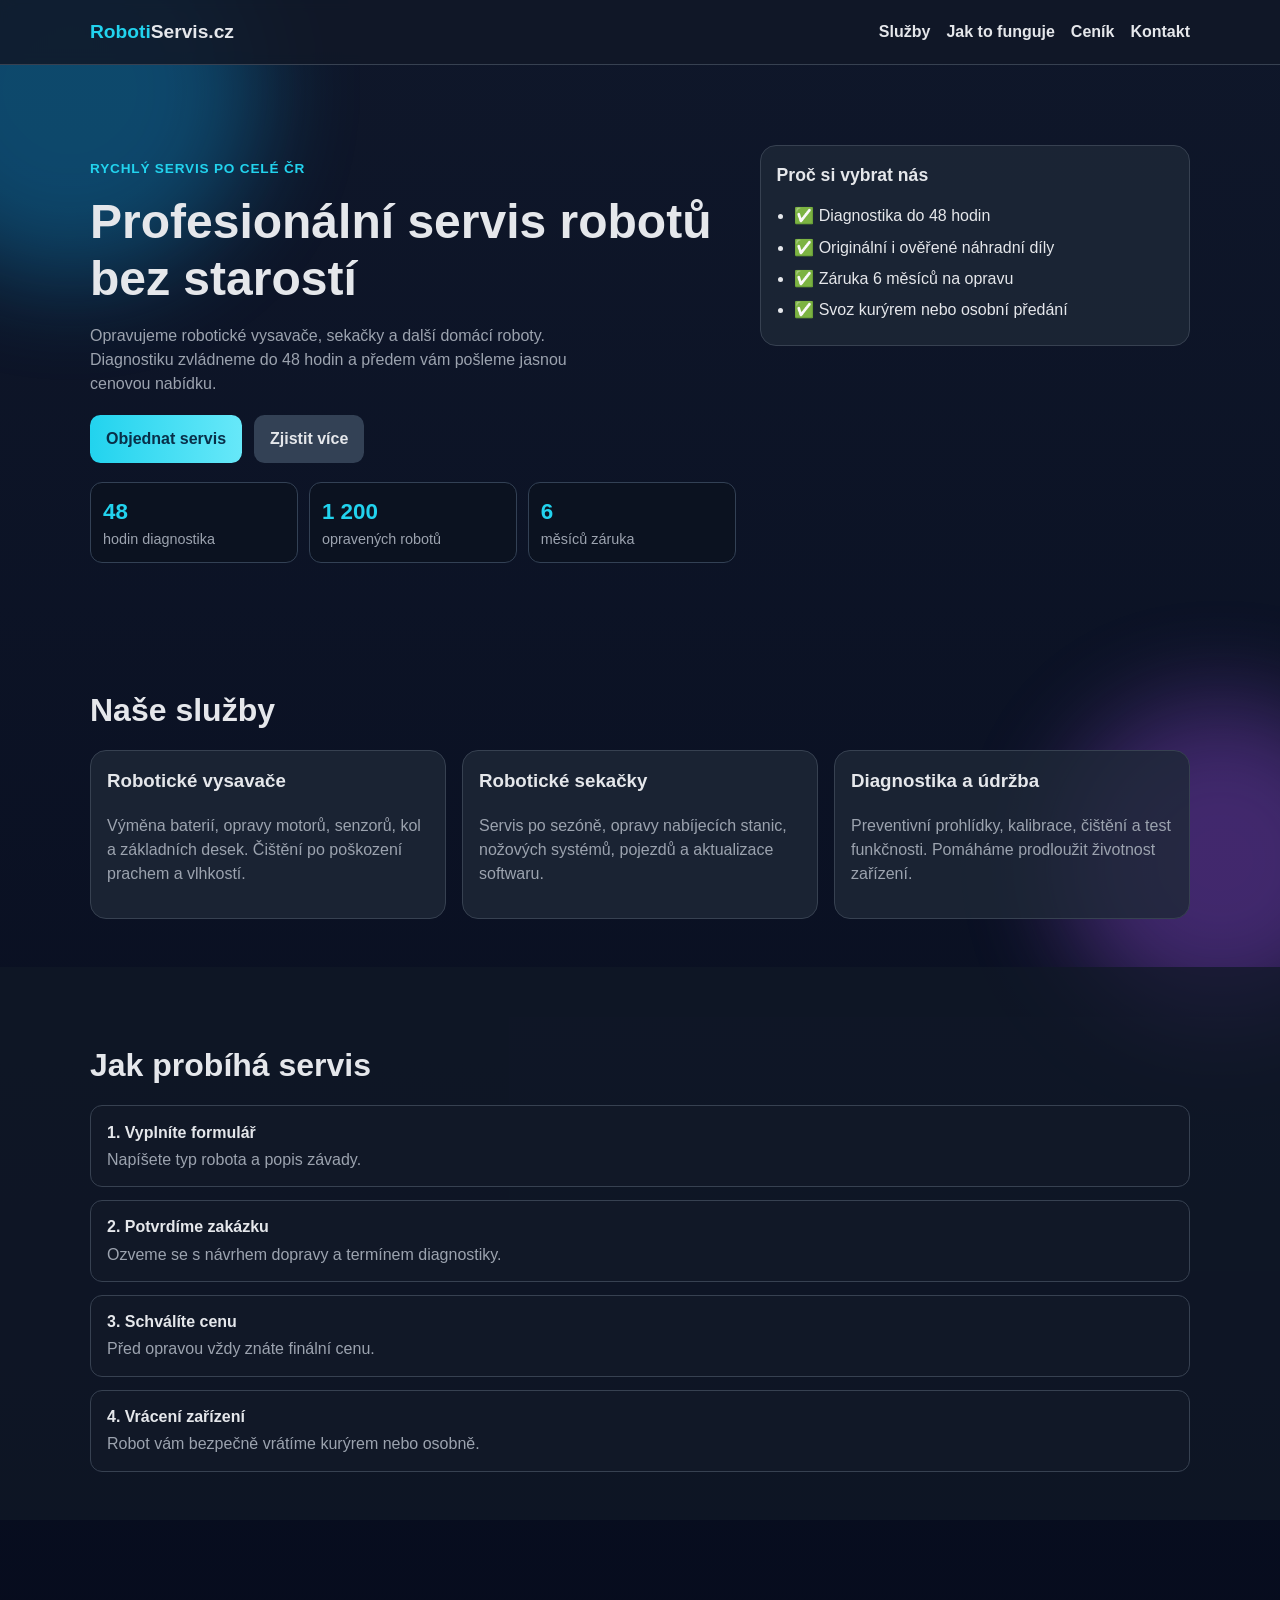
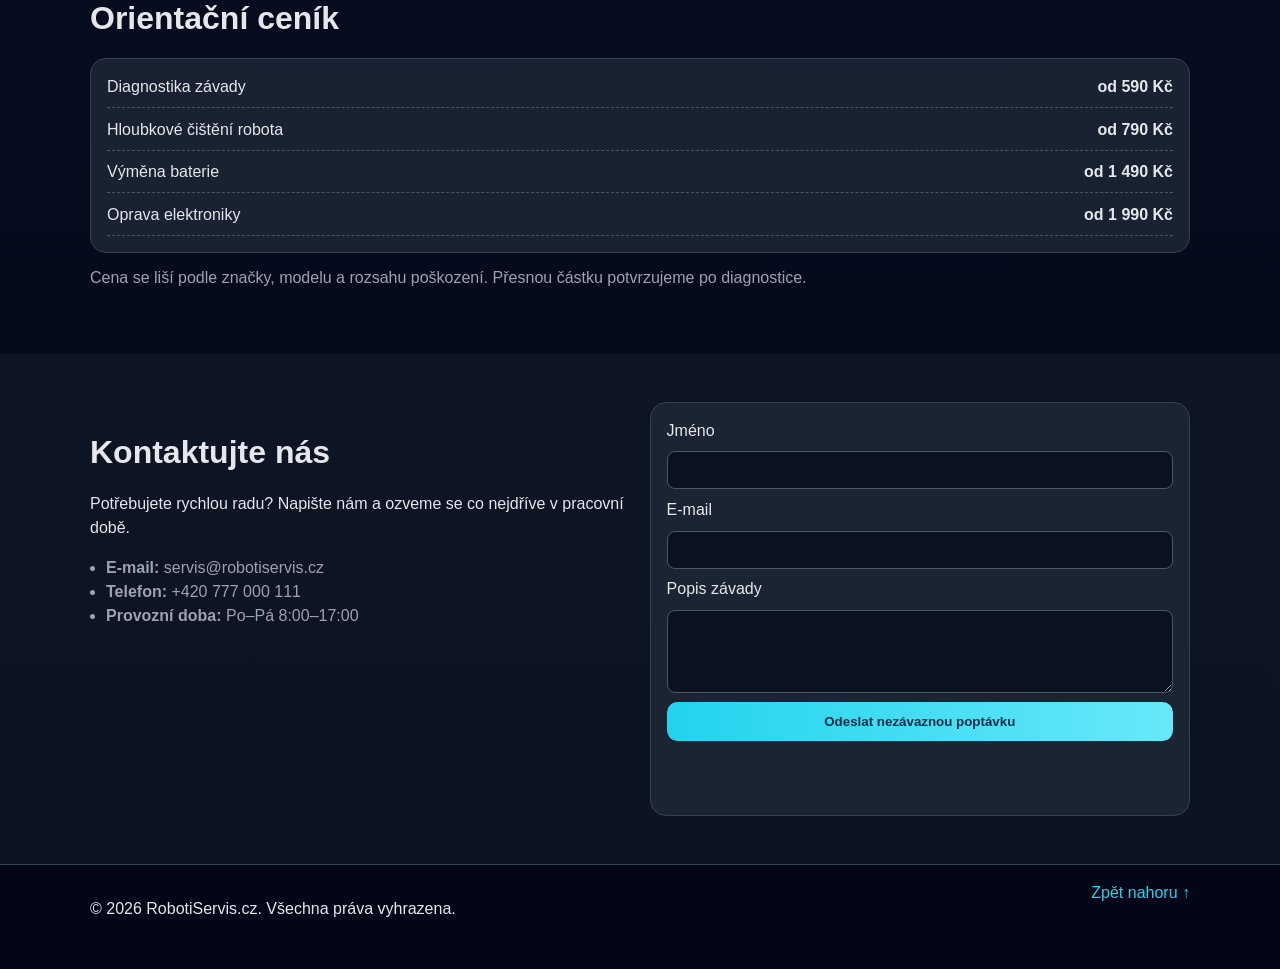
==== commit 414cae8f: "Vrátit interaktivní animace a pohybové efekty na web" ====
--- a/index.html
+++ b/index.html
@@ -1,3252 +1,141 @@
-<!DOCTYPE html>
+<!doctype html>
 <html lang="cs">
 <head>
-    <meta charset="UTF-8">
-    <meta name="viewport" content="width=device-width, initial-scale=1.0">
-    <title>RobotiServis.cz - Profesionální servis všech typů robotů</title>
-    <style>
-        :root {
-            --primary: #00e5ff;
-            --primary-dark: #00b8d4;
-            --primary-light: #18ffff;
-            --secondary: #7b2cbf;
-            --secondary-dark: #5c1e99;
-            --secondary-light: #9c4dcc;
-            --accent: #ff3d00;
-            --accent-dark: #dd2c00;
-            --accent-light: #ff6e40;
-            --dark: #121212;
-            --darker: #0a0a0a;
-            --dark-gradient: linear-gradient(135deg, #121212, #1d1d1d);
-            --darker-gradient: linear-gradient(135deg, #0a0a0a, #151515);
-            --light: #f0f0f0;
-            --cyan-glow: 0 0 15px rgba(0, 229, 255, 0.6);
-            --purple-glow: 0 0 15px rgba(123, 44, 191, 0.6);
-        }
-        
-        * {
-            margin: 0;
-            padding: 0;
-            box-sizing: border-box;
-            font-family: 'Segoe UI', Tahoma, Geneva, Verdana, sans-serif;
-        }
-        
-        body {
-            background: linear-gradient(135deg, #121212, #0a0a0a);
-            color: var(--light);
-            overflow-x: hidden;
-            background-attachment: fixed;
-        }
-        
-        .container {
-            max-width: 1200px;
-            margin: 0 auto;
-            padding: 0 20px;
-        }
-        
-        /* Navigation */
-        header {
-            background: linear-gradient(90deg, rgba(10, 10, 10, 0.9), rgba(18, 18, 18, 0.8));
-            backdrop-filter: blur(10px);
-            position: fixed;
-            width: 100%;
-            z-index: 1000;
-            border-bottom: 1px solid rgba(0, 229, 255, 0.2);
-            box-shadow: 0 5px 20px rgba(0, 0, 0, 0.5);
-        }
-        
-        nav {
-            display: flex;
-            justify-content: space-between;
-            align-items: center;
-            padding: 20px 0;
-        }
-        
-        .logo {
-            display: flex;
-            align-items: center;
-            gap: 10px;
-            font-size: 1.5rem;
-            font-weight: 700;
-            color: var(--primary);
-        }
-        
-        .logo span {
-            color: var(--light);
-        }
-        
-        .menu {
-            display: flex;
-            gap: 30px;
-        }
-        
-        .menu a {
-            color: var(--light);
-            text-decoration: none;
-            font-weight: 500;
-            position: relative;
-            padding: 5px 0;
-            transition: color 0.3s;
-        }
-        
-        .menu a:hover {
-            color: var(--primary);
-        }
-        
-        .menu a::after {
-            content: '';
-            position: absolute;
-            bottom: 0;
-            left: 0;
-            width: 0;
-            height: 2px;
-            background-color: var(--primary);
-            transition: width 0.3s;
-        }
-        
-        .menu a:hover::after {
-            width: 100%;
-        }
-        
-        .cta-button {
-            background: linear-gradient(45deg, var(--primary), var(--secondary));
-            color: var(--dark);
-            font-weight: 600;
-            padding: 10px 25px;
-            border-radius: 30px;
-            text-decoration: none;
-            transition: all 0.4s ease;
-            border: none;
-            cursor: pointer;
-            outline: none;
-            position: relative;
-            z-index: 1;
-            box-shadow: 0 4px 15px rgba(0, 229, 255, 0.3);
-            text-shadow: 0 1px 2px rgba(0, 0, 0, 0.2);
-        }
-        
-        .cta-button::before {
-            content: '';
-            position: absolute;
-            top: 0;
-            left: 0;
-            width: 100%;
-            height: 100%;
-            background: linear-gradient(45deg, var(--secondary), var(--primary));
-            border-radius: 30px;
-            opacity: 0;
-            z-index: -1;
-            transition: opacity 0.4s ease;
-        }
-        
-        .cta-button:hover {
-            transform: translateY(-3px) scale(1.03);
-            box-shadow: 0 10px 25px rgba(0, 229, 255, 0.5), 0 0 15px rgba(123, 44, 191, 0.3);
-            color: white;
-        }
-        
-        .cta-button:hover::before {
-            opacity: 1;
-        }
-        
-        .cta-button:active {
-            transform: translateY(-1px);
-            box-shadow: 0 5px 15px rgba(0, 229, 255, 0.4);
-        }
-        
-        /* Hero Section */
-        .hero {
-            height: 100vh;
-            display: flex;
-            align-items: center;
-            position: relative;
-            overflow: hidden;
-        }
-        
-        .hero::before {
-            content: '';
-            position: absolute;
-            top: 0;
-            left: 0;
-            width: 100%;
-            height: 100%;
-            background: 
-                radial-gradient(circle at 70% 20%, rgba(0, 229, 255, 0.15), transparent 35%),
-                radial-gradient(circle at 30% 70%, rgba(123, 44, 191, 0.2), transparent 40%),
-                radial-gradient(circle at center, rgba(255, 61, 0, 0.05), transparent 60%);
-            z-index: -1;
-            animation: pulse-background 15s infinite alternate;
-        }
-        
-        @keyframes pulse-background {
-            0% { opacity: 0.7; }
-            50% { opacity: 1; }
-            100% { opacity: 0.7; }
-        }
-        
-        .hero-content {
-            max-width: 600px;
-            position: relative;
-            z-index: 1;
-        }
-        
-        .hero-title {
-            font-size: 3.5rem;
-            margin-bottom: 20px;
-            line-height: 1.2;
-        }
-        
-        .highlight {
-            color: var(--primary);
-            position: relative;
-            display: inline-block;
-        }
-        
-        .highlight::after {
-            content: '';
-            position: absolute;
-            bottom: 5px;
-            left: 0;
-            width: 100%;
-            height: 8px;
-            background-color: rgba(0, 229, 255, 0.3);
-            z-index: -1;
-        }
-        
-        .hero-description {
-            font-size: 1.2rem;
-            margin-bottom: 40px;
-            line-height: 1.6;
-            color: rgba(240, 240, 240, 0.8);
-        }
-        
-        .hero-image {
-            position: absolute;
-            right: -100px;
-            top: 50%;
-            transform: translateY(-50%);
-            width: 50%;
-            max-width: 700px;
-            z-index: 0;
-            opacity: 0.8;
-        }
-        
-        /* Services Section */
-        .services {
-            padding: 100px 0;
-            background-color: var(--darker);
-            position: relative;
-        }
-        
-        .services::before {
-            content: '';
-            position: absolute;
-            top: 0;
-            left: 0;
-            width: 100%;
-            height: 100%;
-            background: linear-gradient(to right, rgba(0, 229, 255, 0.05), transparent);
-            z-index: 0;
-        }
-        
-        .section-header {
-            text-align: center;
-            margin-bottom: 80px;
-            position: relative;
-        }
-        
-        .section-title {
-            font-size: 2.5rem;
-            margin-bottom: 20px;
-            position: relative;
-            display: inline-block;
-        }
-        
-        .section-title::after {
-            content: '';
-            position: absolute;
-            bottom: -10px;
-            left: 50%;
-            width: 80px;
-            height: 3px;
-            background-color: var(--primary);
-            transform: translateX(-50%);
-        }
-        
-        .section-description {
-            max-width: 700px;
-            margin: 0 auto;
-            color: rgba(240, 240, 240, 0.7);
-            font-size: 1.1rem;
-        }
-        
-        .services-grid {
-            display: grid;
-            grid-template-columns: repeat(auto-fit, minmax(300px, 1fr));
-            gap: 40px;
-            position: relative;
-            z-index: 1;
-        }
-        
-        .service-card {
-            background: linear-gradient(145deg, rgba(24, 24, 24, 0.7), rgba(16, 16, 16, 0.8));
-            backdrop-filter: blur(10px);
-            border: 1px solid rgba(0, 229, 255, 0.1);
-            border-radius: 15px;
-            padding: 40px 30px;
-            transition: all 0.4s ease;
-            position: relative;
-            overflow: hidden;
-            box-shadow: 0 10px 30px rgba(0, 0, 0, 0.3);
-        }
-        
-        .service-card:hover {
-            transform: translateY(-10px) scale(1.02);
-            box-shadow: 0 15px 30px rgba(0, 0, 0, 0.4), var(--cyan-glow);
-            border-color: rgba(0, 229, 255, 0.3);
-            background: linear-gradient(145deg, rgba(26, 26, 26, 0.8), rgba(18, 18, 18, 0.9));
-        }
-        
-        .service-card::before {
-            content: '';
-            position: absolute;
-            top: 0;
-            left: 0;
-            width: 100%;
-            height: 5px;
-            background: linear-gradient(to right, var(--primary), var(--secondary));
-        }
-        
-        .service-card::after {
-            content: '';
-            position: absolute;
-            bottom: 0;
-            right: 0;
-            width: 100px;
-            height: 100px;
-            background: radial-gradient(circle, rgba(0, 229, 255, 0.1), transparent 70%);
-            opacity: 0;
-            transition: opacity 0.4s ease;
-        }
-        
-        .service-card:hover::after {
-            opacity: 1;
-        }
-        
-        .service-icon {
-            font-size: 2.5rem;
-            margin-bottom: 20px;
-            color: var(--primary);
-            position: relative;
-            display: inline-block;
-        }
-        
-        .service-icon::after {
-            content: '';
-            position: absolute;
-            width: 40px;
-            height: 40px;
-            background: radial-gradient(circle, rgba(0, 229, 255, 0.3), transparent 70%);
-            border-radius: 50%;
-            z-index: -1;
-            top: 50%;
-            left: 50%;
-            transform: translate(-50%, -50%);
-            animation: pulse 3s infinite;
-        }
-        
-        @keyframes pulse {
-            0% { transform: translate(-50%, -50%) scale(0.8); opacity: 0.5; }
-            50% { transform: translate(-50%, -50%) scale(1.2); opacity: 1; }
-            100% { transform: translate(-50%, -50%) scale(0.8); opacity: 0.5; }
-        }
-        
-        .service-title {
-            font-size: 1.5rem;
-            margin-bottom: 15px;
-        }
-        
-        .service-description {
-            color: rgba(240, 240, 240, 0.7);
-            line-height: 1.6;
-        }
-        
-        /* About Section */
-        .about {
-            padding: 100px 0;
-            position: relative;
-            overflow: hidden;
-        }
-        
-        .about::before {
-            content: '';
-            position: absolute;
-            top: 0;
-            right: 0;
-            width: 400px;
-            height: 400px;
-            background: radial-gradient(circle, rgba(123, 44, 191, 0.2), transparent 70%);
-            z-index: 0;
-        }
-        
-        .about-grid {
-            display: grid;
-            grid-template-columns: 1fr 1fr;
-            gap: 60px;
-            align-items: center;
-        }
-        
-        .about-image {
-            position: relative;
-            border-radius: 20px;
-            overflow: hidden;
-            box-shadow: 0 20px 40px rgba(0, 0, 0, 0.3);
-        }
-        
-        .about-image img {
-            width: 100%;
-            height: auto;
-            display: block;
-        }
-        
-        .about-image::before {
-            content: '';
-            position: absolute;
-            top: 0;
-            left: 0;
-            width: 100%;
-            height: 100%;
-            background: linear-gradient(135deg, 
-                rgba(0, 229, 255, 0.4), 
-                rgba(123, 44, 191, 0.3),
-                rgba(255, 61, 0, 0.2));
-            z-index: 1;
-            mix-blend-mode: soft-light;
-            animation: gradient-shift 8s infinite alternate;
-        }
-        
-        @keyframes gradient-shift {
-            0% { background-position: 0% 0%; }
-            100% { background-position: 100% 100%; }
-        }
-        
-        .about-content {
-            position: relative;
-            z-index: 1;
-        }
-        
-        .about-title {
-            font-size: 2.5rem;
-            margin-bottom: 20px;
-            position: relative;
-            display: inline-block;
-        }
-        
-        .about-title::after {
-            content: '';
-            position: absolute;
-            bottom: -10px;
-            left: 0;
-            width: 80px;
-            height: 3px;
-            background-color: var(--primary);
-        }
-        
-        .about-description {
-            color: rgba(240, 240, 240, 0.8);
-            margin-bottom: 30px;
-            line-height: 1.7;
-        }
-        
-        .about-stats {
-            display: grid;
-            grid-template-columns: repeat(2, 1fr);
-            gap: 30px;
-            margin-top: 40px;
-        }
-        
-        .stat-item {
-            text-align: center;
-            padding: 20px;
-            background: linear-gradient(145deg, rgba(22, 22, 22, 0.8), rgba(14, 14, 14, 0.9));
-            border-radius: 10px;
-            border: 1px solid rgba(0, 229, 255, 0.1);
-            transition: all 0.4s ease;
-            position: relative;
-            overflow: hidden;
-            box-shadow: 0 8px 20px rgba(0, 0, 0, 0.2);
-        }
-        
-        .stat-item::before {
-            content: '';
-            position: absolute;
-            width: 100%;
-            height: 100%;
-            background: linear-gradient(45deg, rgba(0, 229, 255, 0.05), rgba(123, 44, 191, 0.05));
-            top: 0;
-            left: 0;
-            transform: translateY(100%);
-            transition: transform 0.4s ease;
-        }
-        
-        .stat-item:hover {
-            transform: translateY(-5px) scale(1.03);
-            border-color: rgba(0, 229, 255, 0.3);
-            box-shadow: 0 12px 30px rgba(0, 0, 0, 0.3), var(--cyan-glow);
-        }
-        
-        .stat-item:hover::before {
-            transform: translateY(0);
-        }
-        
-        .stat-number {
-            font-size: 2.5rem;
-            font-weight: 700;
-            color: var(--primary);
-            margin-bottom: 5px;
-        }
-        
-        .stat-label {
-            color: rgba(240, 240, 240, 0.7);
-            font-size: 1rem;
-        }
-        
-        /* Contact Section */
-        .contact {
-            padding: 100px 0;
-            background-color: var(--darker);
-            position: relative;
-        }
-        
-        .contact::before {
-            content: '';
-            position: absolute;
-            bottom: 0;
-            left: 0;
-            width: 100%;
-            height: 300px;
-            background: linear-gradient(to top, rgba(0, 229, 255, 0.05), transparent);
-            z-index: 0;
-        }
-        
-        .contact-grid {
-            display: grid;
-            grid-template-columns: 1fr 1fr;
-            gap: 60px;
-            position: relative;
-            z-index: 1;
-        }
-        
-        .contact-info {
-            padding-right: 40px;
-        }
-        
-        .contact-title {
-            font-size: 2.5rem;
-            margin-bottom: 20px;
-            position: relative;
-            display: inline-block;
-        }
-        
-        .contact-title::after {
-            content: '';
-            position: absolute;
-            bottom: -10px;
-            left: 0;
-            width: 80px;
-            height: 3px;
-            background-color: var(--primary);
-        }
-        
-        .contact-description {
-            color: rgba(240, 240, 240, 0.8);
-            margin-bottom: 30px;
-            line-height: 1.7;
-        }
-        
-        .contact-method {
-            display: flex;
-            align-items: center;
-            margin-bottom: 25px;
-        }
-        
-        .contact-icon {
-            width: 50px;
-            height: 50px;
-            background-color: rgba(0, 229, 255, 0.1);
-            border-radius: 50%;
-            display: flex;
-            align-items: center;
-            justify-content: center;
-            margin-right: 15px;
-            color: var(--primary);
-            font-size: 1.3rem;
-        }
-        
-        .contact-method-info {
-            flex: 1;
-        }
-        
-        .contact-method-label {
-            color: rgba(240, 240, 240, 0.7);
-            font-size: 0.9rem;
-            margin-bottom: 5px;
-        }
-        
-        .contact-method-value {
-            font-size: 1.1rem;
-            font-weight: 500;
-        }
-        
-        .contact-form {
-            background: linear-gradient(145deg, rgba(20, 20, 20, 0.7), rgba(12, 12, 12, 0.8));
-            backdrop-filter: blur(10px);
-            border: 1px solid rgba(0, 229, 255, 0.1);
-            border-radius: 15px;
-            padding: 40px;
-            box-shadow: 0 15px 35px rgba(0, 0, 0, 0.4);
-            position: relative;
-            overflow: hidden;
-        }
-        
-        .contact-form::before {
-            content: '';
-            position: absolute;
-            top: -50%;
-            left: -50%;
-            width: 200%;
-            height: 200%;
-            background: linear-gradient(45deg, 
-                transparent, 
-                transparent, 
-                transparent, 
-                rgba(0, 229, 255, 0.1),
-                transparent, 
-                transparent, 
-                transparent);
-            transform: rotate(45deg);
-            animation: shine 6s infinite linear;
-            z-index: 0;
-        }
-        
-        @keyframes shine {
-            0% { transform: rotate(45deg) translateX(-100%); }
-            100% { transform: rotate(45deg) translateX(100%); }
-        }
-        
-        .form-group {
-            margin-bottom: 25px;
-        }
-        
-        .form-label {
-            display: block;
-            margin-bottom: 8px;
-            font-weight: 500;
-        }
-        
-        .form-control {
-            width: 100%;
-            background: linear-gradient(145deg, rgba(8, 8, 8, 0.9), rgba(12, 12, 12, 0.8));
-            border: 1px solid rgba(240, 240, 240, 0.1);
-            border-radius: 8px;
-            padding: 12px 15px;
-            color: var(--light);
-            font-size: 1rem;
-            transition: all 0.3s ease;
-            position: relative;
-            z-index: 1;
-        }
-        
-        .form-control:focus {
-            border-color: var(--primary);
-            outline: none;
-            box-shadow: 0 0 0 3px rgba(0, 229, 255, 0.15);
-            background: linear-gradient(145deg, rgba(12, 12, 12, 0.9), rgba(16, 16, 16, 0.8));
-            transform: translateY(-2px);
-        }
-        
-        .form-control:hover {
-            border-color: rgba(0, 229, 255, 0.3);
-        }
-        
-        textarea.form-control {
-            resize: vertical;
-            min-height: 120px;
-        }
-        
-        /* Footer */
-        footer {
-            background-color: var(--darker);
-            padding: 60px 0 30px;
-            border-top: 1px solid rgba(0, 229, 255, 0.1);
-        }
-        
-        .footer-grid {
-            display: grid;
-            grid-template-columns: 2fr 1fr 1fr 1fr;
-            gap: 40px;
-            margin-bottom: 60px;
-        }
-        
-        .footer-company {
-            padding-right: 30px;
-        }
-        
-        .footer-logo {
-            display: flex;
-            align-items: center;
-            gap: 10px;
-            font-size: 1.5rem;
-            font-weight: 700;
-            color: var(--primary);
-            margin-bottom: 20px;
-        }
-        
-        .footer-logo span {
-            color: var(--light);
-        }
-        
-        .footer-description {
-            color: rgba(240, 240, 240, 0.7);
-            margin-bottom: 20px;
-            line-height: 1.6;
-        }
-        
-        .social-links {
-            display: flex;
-            gap: 15px;
-        }
-        
-        .social-link {
-            width: 40px;
-            height: 40px;
-            border-radius: 50%;
-            background-color: rgba(240, 240, 240, 0.1);
-            display: flex;
-            align-items: center;
-            justify-content: center;
-            color: var(--light);
-            text-decoration: none;
-            transition: background-color 0.3s, transform 0.3s;
-        }
-        
-        .social-link:hover {
-            background-color: var(--primary);
-            transform: translateY(-3px);
-        }
-        
-        .footer-links-title {
-            font-size: 1.2rem;
-            margin-bottom: 25px;
-            position: relative;
-            display: inline-block;
-        }
-        
-        .footer-links-title::after {
-            content: '';
-            position: absolute;
-            bottom: -8px;
-            left: 0;
-            width: 40px;
-            height: 3px;
-            background-color: var(--primary);
-        }
-        
-        .footer-links {
-            list-style: none;
-        }
-        
-        .footer-links li {
-            margin-bottom: 15px;
-        }
-        
-        .footer-links a {
-            color: rgba(240, 240, 240, 0.7);
-            text-decoration: none;
-            transition: color 0.3s, transform 0.3s;
-            display: inline-block;
-        }
-        
-        .footer-links a:hover {
-            color: var(--primary);
-            transform: translateX(5px);
-        }
-        
-        .footer-bottom {
-            text-align: center;
-            padding-top: 30px;
-            border-top: 1px solid rgba(240, 240, 240, 0.1);
-            color: rgba(240, 240, 240, 0.5);
-            font-size: 0.9rem;
-        }
-        
-        /* Animations and Effects */
-        @keyframes float {
-            0% { transform: translateY(0px) rotate(0deg); }
-            25% { transform: translateY(-15px) rotate(1deg); }
-            50% { transform: translateY(-20px) rotate(0deg); }
-            75% { transform: translateY(-15px) rotate(-1deg); }
-            100% { transform: translateY(0px) rotate(0deg); }
-        }
-        
-        .floating {
-            animation: float 8s ease-in-out infinite;
-            filter: drop-shadow(0 20px 30px rgba(0, 0, 0, 0.5));
-        }
-        
-        @keyframes pulse {
-            0% { opacity: 0.6; filter: brightness(0.8); }
-            50% { opacity: 1; filter: brightness(1.2); }
-            100% { opacity: 0.6; filter: brightness(0.8); }
-        }
-        
-        .pulsing {
-            animation: pulse 4s ease-in-out infinite;
-        }
-        
-        /* Glowing Elements */
-        .glow-text {
-            text-shadow: 0 0 10px rgba(0, 229, 255, 0.7);
-        }
-        
-        .glow-box {
-            box-shadow: 0 0 20px rgba(0, 229, 255, 0.3), 0 0 40px rgba(123, 44, 191, 0.1);
-        }
-        
-        /* 3D Layer Effects */
-        .layer-1 {
-            transform: translateZ(50px);
-        }
-        
-        .layer-2 {
-            transform: translateZ(25px);
-        }
-        
-        .layer-3 {
-            transform: translateZ(10px);
-        }
-        
-        /* Glass Morphism */
-        .glass {
-            background: rgba(18, 18, 18, 0.6);
-            backdrop-filter: blur(10px);
-            border: 1px solid rgba(255, 255, 255, 0.05);
-            box-shadow: 0 8px 32px rgba(0, 0, 0, 0.2);
-        }
-        
-        /* Responsive */
-        @media (max-width: 992px) {
-            .hero-title {
-                font-size: 2.8rem;
-            }
-            
-            .hero-image {
-                width: 40%;
-                opacity: 0.6;
-            }
-            
-            .about-grid, .contact-grid, .footer-grid {
-                grid-template-columns: 1fr;
-            }
-            
-            .about-image {
-                order: -1;
-            }
-        }
-        
-        @media (max-width: 768px) {
-            .menu {
-                display: none;
-            }
-            
-            .hero-content {
-                text-align: center;
-                margin: 0 auto;
-            }
-            
-            .hero-image {
-                opacity: 0.3;
-                width: 80%;
-                right: 50%;
-                transform: translate(50%, -50%);
-            }
-            
-            .section-title {
-                font-size: 2rem;
-            }
-            
-            .about-title, .contact-title {
-                font-size: 2rem;
-            }
-            
-            .about-title::after, .contact-title::after {
-                left: 50%;
-                transform: translateX(-50%);
-            }
-            
-            .about-content, .contact-info {
-                text-align: center;
-                padding-right: 0;
-            }
-            
-            .contact-method {
-                flex-direction: column;
-                text-align: center;
-            }
-            
-            .contact-icon {
-                margin-right: 0;
-                margin-bottom: 15px;
-            }
-        }
-        
-        @media (max-width: 576px) {
-            .services-grid {
-                grid-template-columns: 1fr;
-            }
-            
-            .footer-grid {
-                grid-template-columns: 1fr;
-                text-align: center;
-            }
-            
-            .footer-logo {
-                justify-content: center;
-            }
-            
-            .social-links {
-                justify-content: center;
-            }
-            
-            .footer-links-title::after {
-                left: 50%;
-                transform: translateX(-50%);
-            }
-        }
-    </style>
+  <meta charset="UTF-8" />
+  <meta name="viewport" content="width=device-width, initial-scale=1" />
+  <meta name="description" content="RobotiServis.cz – servis robotických vysavačů, sekaček a domácích robotů po celé ČR." />
+  <title>RobotiServis.cz | Servis robotů</title>
+  <link rel="stylesheet" href="style.css" />
 </head>
 <body>
-    <!-- Header -->
-    <header>
-        <div class="container">
-            <nav>
-                <div class="logo">
-                    <div>Roboti<span>Servis</span>.cz</div>
-                </div>
-                <div class="menu">
-                    <a href="#services">Služby</a>
-                    <a href="#about">O nás</a>
-                    <a href="#contact">Kontakt</a>
-                </div>
-                <a href="#contact" class="cta-button">Objednat servis</a>
-            </nav>
+  <a class="skip-link" href="#main">Přeskočit na obsah</a>
+
+  <div class="bg-orb orb-1" aria-hidden="true"></div>
+  <div class="bg-orb orb-2" aria-hidden="true"></div>
+
+  <header class="site-header">
+    <div class="container nav-wrap">
+      <a class="brand" href="#uvod" aria-label="RobotiServis.cz domů">Roboti<span>Servis.cz</span></a>
+      <button class="menu-toggle" aria-expanded="false" aria-controls="primary-nav">Menu</button>
+      <nav id="primary-nav" class="nav" aria-label="Hlavní navigace">
+        <a href="#sluzby">Služby</a>
+        <a href="#jak-to-funguje">Jak to funguje</a>
+        <a href="#cenik">Ceník</a>
+        <a href="#kontakt">Kontakt</a>
+      </nav>
+    </div>
+  </header>
+
+  <main id="main">
+    <section id="uvod" class="hero">
+      <div class="container hero-grid">
+        <div data-reveal>
+          <p class="eyebrow">Rychlý servis po celé ČR</p>
+          <h1>Profesionální servis robotů bez starostí</h1>
+          <p class="lead">Opravujeme robotické vysavače, sekačky a další domácí roboty. Diagnostiku zvládneme do 48 hodin a předem vám pošleme jasnou cenovou nabídku.</p>
+          <div class="hero-actions">
+            <a class="btn btn-primary" href="#kontakt">Objednat servis</a>
+            <a class="btn btn-secondary" href="#sluzby">Zjistit více</a>
+          </div>
+          <div class="kpi-row" data-reveal>
+            <div><strong class="counter" data-target="48">0</strong><span>hodin diagnostika</span></div>
+            <div><strong class="counter" data-target="1200">0</strong><span>opravených robotů</span></div>
+            <div><strong class="counter" data-target="6">0</strong><span>měsíců záruka</span></div>
+          </div>
         </div>
-    </header>
 
-    <!-- Hero Section -->
-    <!-- Hero Section - s méně obrázky a více animovanými prvky -->
-    <section class="hero">
-        <div class="container">
-            <div class="hero-content layer-1">
-                <h1 class="hero-title">Profesionální <span class="highlight glow-text">servis robotů</span> pro budoucnost</h1>
-                <p class="hero-description">Specializujeme se na opravy a údržbu průmyslových i neprůmyslových robotů včetně nejnovějších modelů jako Tesla Optimus. Nabízíme rychlý, spolehlivý a vysoce kvalifikovaný servis.</p>
-                <a href="#services" class="cta-button glow-box">Zjistit více</a>
-            </div>
-            
-            <!-- Animovaná robotická ruka místo statického obrázku -->
-            <div class="robot-arm-container">
-                <div class="robot-arm">
-                    <div class="arm-base"></div>
-                    <div class="arm-segment-1"></div>
-                    <div class="arm-segment-2"></div>
-                    <div class="arm-end"></div>
-                    <div class="arm-joint-1"></div>
-                    <div class="arm-joint-2"></div>
-                    <div class="arm-joint-3"></div>
-                </div>
-            </div>
-        </div>
-        
-        <!-- Zvýšený počet animovaných pozadí -->
-        <div class="bg-elements">
-            <div class="bg-circle" style="top: 20%; left: 10%; width: 300px; height: 300px; animation-delay: 0s;"></div>
-            <div class="bg-circle" style="top: 60%; left: 80%; width: 250px; height: 250px; animation-delay: 2s;"></div>
-            <div class="bg-circle" style="top: 80%; left: 30%; width: 200px; height: 200px; animation-delay: 4s;"></div>
-            <div class="bg-circle" style="top: 30%; left: 70%; width: 180px; height: 180px; animation-delay: 1s;"></div>
-            <div class="bg-circle" style="top: 70%; left: 20%; width: 220px; height: 220px; animation-delay: 3s;"></div>
-        </div>
-        
-        <!-- Animované částice -->
-        <div class="particles-container">
-            <div class="particle" style="--size:3px; --delay:0s; --top:15%; --left:20%"></div>
-            <div class="particle" style="--size:5px; --delay:1s; --top:45%; --left:70%"></div>
-            <div class="particle" style="--size:4px; --delay:2s; --top:75%; --left:50%"></div>
-            <div class="particle" style="--size:6px; --delay:0.5s; --top:25%; --left:85%"></div>
-            <div class="particle" style="--size:3px; --delay:1.5s; --top:60%; --left:15%"></div>
-            <div class="particle" style="--size:4px; --delay:2.5s; --top:80%; --left:80%"></div>
-            <div class="particle" style="--size:5px; --delay:3s; --top:30%; --left:30%"></div>
-            <div class="particle" style="--size:4px; --delay:3.5s; --top:90%; --left:60%"></div>
-            <div class="particle" style="--size:3px; --delay:4s; --top:10%; --left:55%"></div>
-            <div class="particle" style="--size:5px; --delay:4.5s; --top:50%; --left:10%"></div>
-            <div class="particle" style="--size:4px; --delay:5s; --top:85%; --left:35%"></div>
-            <div class="particle" style="--size:3px; --delay:5.5s; --top:40%; --left:90%"></div>
-            <div class="particle" style="--size:5px; --delay:6s; --top:5%; --left:75%"></div>
-            <div class="particle" style="--size:4px; --delay:6.5s; --top:70%; --left:5%"></div>
-            <div class="particle" style="--size:3px; --delay:7s; --top:20%; --left:45%"></div>
-        </div>
-        
-        <!-- Animované linie (připomínající obvody) -->
-        <div class="circuit-lines">
-            <div class="line line-1"></div>
-            <div class="line line-2"></div>
-            <div class="line line-3"></div>
-            <div class="line line-4"></div>
-            <div class="line line-5"></div>
-        </div>
-    </section>
-    
-    <style>
-        /* Robot arm animation - bezpečnější verze bez závislosti na JS */
-        .robot-arm-container {
-            position: absolute;
-            right: 100px;
-            top: 50%;
-            transform: translateY(-50%);
-            width: 300px;
-            height: 400px;
-            perspective: 800px;
-            z-index: 1;
-        }
-        
-        .robot-arm {
-            position: relative;
-            width: 100%;
-            height: 100%;
-            transform-style: preserve-3d;
-            animation: rotate-arm 15s infinite ease-in-out;
-        }
-        
-        @keyframes rotate-arm {
-            0% { transform: rotateY(0deg) rotateX(0deg); }
-            25% { transform: rotateY(15deg) rotateX(5deg); }
-            50% { transform: rotateY(0deg) rotateX(0deg); }
-            75% { transform: rotateY(-15deg) rotateX(-5deg); }
-            100% { transform: rotateY(0deg) rotateX(0deg); }
-        }
-        
-        .arm-base {
-            position: absolute;
-            bottom: 0;
-            left: 50%;
-            transform: translateX(-50%);
-            width: 100px;
-            height: 40px;
-            background: linear-gradient(145deg, #333, #222);
-            border-radius: 10px;
-            box-shadow: 0 5px 15px rgba(0,0,0,0.5);
-            border-top: 2px solid var(--primary);
-        }
-        
-        .arm-segment-1 {
-            position: absolute;
-            bottom: 40px;
-            left: 50%;
-            transform: translateX(-50%);
-            width: 30px;
-            height: 120px;
-            background: linear-gradient(90deg, #333, #222, #333);
-            border-radius: 5px;
-            animation: move-segment-1 8s infinite ease-in-out;
-            box-shadow: 0 5px 15px rgba(0,0,0,0.3);
-            border-left: 1px solid var(--primary-light);
-            border-right: 1px solid var(--primary-light);
-        }
-        
-        @keyframes move-segment-1 {
-            0% { transform: translateX(-50%) rotate(0deg); }
-            25% { transform: translateX(-50%) rotate(15deg); }
-            50% { transform: translateX(-50%) rotate(0deg); }
-            75% { transform: translateX(-50%) rotate(-15deg); }
-            100% { transform: translateX(-50%) rotate(0deg); }
-        }
-        
-        .arm-segment-2 {
-            position: absolute;
-            bottom: 160px;
-            left: 50%;
-            transform: translateX(-50%);
-            width: 20px;
-            height: 100px;
-            background: linear-gradient(90deg, #333, #222, #333);
-            border-radius: 5px;
-            animation: move-segment-2 8s infinite ease-in-out;
-            animation-delay: 0.5s;
-            box-shadow: 0 5px 15px rgba(0,0,0,0.3);
-            border-left: 1px solid var(--primary-light);
-            border-right: 1px solid var(--primary-light);
-        }
-        
-        @keyframes move-segment-2 {
-            0% { transform: translateX(-50%) rotate(0deg); }
-            25% { transform: translateX(-50%) rotate(-25deg); }
-            50% { transform: translateX(-50%) rotate(0deg); }
-            75% { transform: translateX(-50%) rotate(25deg); }
-            100% { transform: translateX(-50%) rotate(0deg); }
-        }
-        
-        .arm-end {
-            position: absolute;
-            bottom: 260px;
-            left: 50%;
-            transform: translateX(-50%);
-            width: 40px;
-            height: 40px;
-            background: linear-gradient(145deg, #333, #222);
-            border-radius: 5px;
-            animation: pulse-end 4s infinite ease-in-out;
-            box-shadow: 0 0 15px var(--primary);
-            border: 1px solid var(--primary);
-        }
-        
-        @keyframes pulse-end {
-            0% { box-shadow: 0 0 5px var(--primary); }
-            50% { box-shadow: 0 0 15px var(--primary), 0 0 30px var(--primary-light); }
-            100% { box-shadow: 0 0 5px var(--primary); }
-        }
-        
-        .arm-joint-1, .arm-joint-2, .arm-joint-3 {
-            position: absolute;
-            width: 20px;
-            height: 20px;
-            background: linear-gradient(145deg, #444, #222);
-            border-radius: 50%;
-            border: 1px solid var(--primary);
-        }
-        
-        .arm-joint-1 {
-            bottom: 40px;
-            left: 50%;
-            transform: translateX(-50%);
-            animation: pulse-joint 4s infinite;
-        }
-        
-        .arm-joint-2 {
-            bottom: 160px;
-            left: 50%;
-            transform: translateX(-50%);
-            animation: pulse-joint 4s infinite;
-            animation-delay: 1s;
-        }
-        
-        .arm-joint-3 {
-            bottom: 260px;
-            left: 50%;
-            transform: translateX(-50%);
-            animation: pulse-joint 4s infinite;
-            animation-delay: 2s;
-        }
-        
-        @keyframes pulse-joint {
-            0% { box-shadow: 0 0 5px var(--primary); }
-            50% { box-shadow: 0 0 10px var(--primary), 0 0 20px var(--primary-light); }
-            100% { box-shadow: 0 0 5px var(--primary); }
-        }
-        
-        /* Rozšířené animované pozadí */
-        .bg-elements {
-            position: absolute;
-            top: 0;
-            left: 0;
-            width: 100%;
-            height: 100%;
-            z-index: -1;
-            overflow: hidden;
-        }
-        
-        .bg-circle {
-            position: absolute;
-            border-radius: 50%;
-            background: radial-gradient(circle, rgba(0, 229, 255, 0.05) 0%, transparent 70%);
-            opacity: 0.5;
-            animation: pulse-circle 10s infinite alternate;
-        }
-        
-        @keyframes pulse-circle {
-            0% { transform: scale(0.8); opacity: 0.3; }
-            50% { transform: scale(1.1); opacity: 0.6; }
-            100% { transform: scale(0.9); opacity: 0.4; }
-        }
-        
-        /* Animované částice */
-        .particles-container {
-            position: absolute;
-            top: 0;
-            left: 0;
-            width: 100%;
-            height: 100%;
-            overflow: hidden;
-            z-index: -1;
-        }
-        
-        .particle {
-            position: absolute;
-            width: var(--size);
-            height: var(--size);
-            background: var(--primary);
-            border-radius: 50%;
-            top: var(--top);
-            left: var(--left);
-            opacity: 0;
-            box-shadow: 0 0 10px var(--primary), 0 0 20px var(--primary-light);
-            animation: float-particle 7s infinite ease-in-out;
-            animation-delay: var(--delay);
-        }
-        
-        @keyframes float-particle {
-            0% { opacity: 0; transform: translateY(0) scale(0); }
-            25% { opacity: 0.8; transform: translateY(-20px) scale(1); }
-            50% { opacity: 1; transform: translateY(-40px) scale(1.2); }
-            75% { opacity: 0.8; transform: translateY(-60px) scale(1); }
-            100% { opacity: 0; transform: translateY(-80px) scale(0); }
-        }
-        
-        /* Animované linie (obvody) */
-        .circuit-lines {
-            position: absolute;
-            top: 0;
-            left: 0;
-            width: 100%;
-            height: 100%;
-            z-index: -1;
-            overflow: hidden;
-        }
-        
-        .line {
-            position: absolute;
-            background: linear-gradient(90deg, transparent, var(--primary), transparent);
-            height: 1px;
-            width: 0;
-            opacity: 0.5;
-        }
-        
-        .line-1 {
-            top: 20%;
-            left: 0;
-            animation: line-animate 10s infinite linear;
-        }
-        
-        .line-2 {
-            top: 40%;
-            right: 0;
-            animation: line-animate 15s infinite linear;
-            animation-delay: 2s;
-        }
-        
-        .line-3 {
-            top: 60%;
-            left: 0;
-            animation: line-animate 12s infinite linear;
-            animation-delay: 4s;
-        }
-        
-        .line-4 {
-            top: 80%;
-            right: 0;
-            animation: line-animate 8s infinite linear;
-            animation-delay: 6s;
-        }
-        
-        .line-5 {
-            top: 30%;
-            left: 0;
-            animation: line-animate 18s infinite linear;
-            animation-delay: 8s;
-        }
-        
-        @keyframes line-animate {
-            0% { width: 0; left: 0; opacity: 0; }
-            10% { opacity: 0.5; }
-            50% { width: 100%; opacity: 0.5; }
-            90% { opacity: 0.5; }
-            100% { width: 0; left: 100%; opacity: 0; }
-        }
-
-    <!-- Services Section s pokročilými animacemi -->
-    <section class="services" id="services">
-        <div class="container">
-            <div class="section-header">
-                <h2 class="section-title">Naše služby</h2>
-                <p class="section-description">Poskytujeme komplexní servisní řešení pro všechny typy robotů - od průmyslových ramen až po humanoidní roboty nejnovější generace.</p>
-            </div>
-            
-            <!-- Animovaný přepínač pro různé typy robotů -->
-            <div class="robot-type-selector">
-                <div class="switch-container">
-                    <div class="switch-label active" data-type="all">Všechny typy</div>
-                    <div class="switch-label" data-type="industrial">Průmyslové</div>
-                    <div class="switch-label" data-type="humanoid">Humanoidní</div>
-                    <div class="switch-label" data-type="specialty">Speciální</div>
-                    <div class="switch-highlight"></div>
-                </div>
-            </div>
-            
-            <div class="services-grid">
-                <div class="service-card animate-in">
-                    <div class="service-icon">
-                        <div class="icon-wrapper">
-                            <div class="gear-icon rotating">⚙️</div>
-                            <div class="tool-icon">🔧</div>
-                        </div>
-                    </div>
-                    <div class="card-content">
-                        <h3 class="service-title typing-effect">Preventivní údržba</h3>
-                        <div class="service-progress">
-                            <div class="progress-bar"></div>
-                        </div>
-                        <p class="service-description">Pravidelná údržba robotických systémů pro zajištění maximální životnosti a minimalizaci prostojů. Kontrolujeme všechny mechanické i elektronické komponenty.</p>
-                        <div class="service-tags">
-                            <span class="tag">Průmyslové</span>
-                            <span class="tag">Humanoidní</span>
-                        </div>
-                    </div>
-                    <div class="card-bg-effect"></div>
-                </div>
-                
-                <div class="service-card animate-in" style="--delay: 0.2s">
-                    <div class="service-icon">
-                        <div class="icon-wrapper">
-                            <div class="scan-icon">🔍</div>
-                            <div class="scan-line"></div>
-                        </div>
-                    </div>
-                    <div class="card-content">
-                        <h3 class="service-title typing-effect">Diagnostika a opravy</h3>
-                        <div class="service-progress">
-                            <div class="progress-bar"></div>
-                        </div>
-                        <p class="service-description">Rychlá identifikace problémů pomocí pokročilé diagnostiky. Opravujeme mechanické závady, elektronické komponenty i softwarové chyby.</p>
-                        <div class="service-tags">
-                            <span class="tag">Průmyslové</span>
-                            <span class="tag">Humanoidní</span>
-                            <span class="tag">Speciální</span>
-                        </div>
-                    </div>
-                    <div class="card-bg-effect"></div>
-                </div>
-                
-                <div class="service-card animate-in" style="--delay: 0.4s">
-                    <div class="service-icon">
-                        <div class="icon-wrapper">
-                            <div class="update-icon rotating-reverse">🔄</div>
-                            <div class="dot-pulse"></div>
-                        </div>
-                    </div>
-                    <div class="card-content">
-                        <h3 class="service-title typing-effect">Upgrady a aktualizace</h3>
-                        <div class="service-progress">
-                            <div class="progress-bar"></div>
-                        </div>
-                        <p class="service-description">Modernizace hardwarových komponent a aktualizace softwaru pro zlepšení výkonu, bezpečnosti a spolehlivosti vašich robotů.</p>
-                        <div class="service-tags">
-                            <span class="tag">Průmyslové</span>
-                            <span class="tag">Humanoidní</span>
-                        </div>
-                    </div>
-                    <div class="card-bg-effect"></div>
-                </div>
-                
-                <div class="service-card animate-in" style="--delay: 0.6s">
-                    <div class="service-icon">
-                        <div class="icon-wrapper">
-                            <div class="shield-icon pulse-effect">🛡️</div>
-                            <div class="shield-ring"></div>
-                        </div>
-                    </div>
-                    <div class="card-content">
-                        <h3 class="service-title typing-effect">Servis humanoidních robotů</h3>
-                        <div class="service-progress">
-                            <div class="progress-bar"></div>
-                        </div>
-                        <p class="service-description">Specializovaný servis pro pokročilé humanoidní roboty včetně modelů Tesla Optimus. Kalibrace pokročilých senzorů a aktuátorů.</p>
-                        <div class="service-tags">
-                            <span class="tag">Humanoidní</span>
-                        </div>
-                    </div>
-                    <div class="card-bg-effect"></div>
-                </div>
-                
-                <div class="service-card animate-in" style="--delay: 0.8s">
-                    <div class="service-icon">
-                        <div class="icon-wrapper">
-                            <div class="factory-icon">⚙️</div>
-                            <div class="factory-smoke"></div>
-                        </div>
-                    </div>
-                    <div class="card-content">
-                        <h3 class="service-title typing-effect">Průmyslové aplikace</h3>
-                        <div class="service-progress">
-                            <div class="progress-bar"></div>
-                        </div>
-                        <p class="service-description">Údržba a opravy průmyslových robotických systémů všech značek. Zkušenosti s roboty KUKA, ABB, Fanuc a dalšími.</p>
-                        <div class="service-tags">
-                            <span class="tag">Průmyslové</span>
-                        </div>
-                    </div>
-                    <div class="card-bg-effect"></div>
-                </div>
-                
-                <div class="service-card animate-in" style="--delay: 1s">
-                    <div class="service-icon">
-                        <div class="icon-wrapper">
-                            <div class="document-icon">📋</div>
-                            <div class="document-line"></div>
-                        </div>
-                    </div>
-                    <div class="card-content">
-                        <h3 class="service-title typing-effect">Servisní smlouvy</h3>
-                        <div class="service-progress">
-                            <div class="progress-bar"></div>
-                        </div>
-                        <p class="service-description">Komplexní servisní smlouvy nabízející pravidelnou údržbu, prioritní řešení problémů a prodlouženou záruku na provedenou práci.</p>
-                        <div class="service-tags">
-                            <span class="tag">Průmyslové</span>
-                            <span class="tag">Humanoidní</span>
-                            <span class="tag">Speciální</span>
-                        </div>
-                    </div>
-                    <div class="card-bg-effect"></div>
-                </div>
-            </div>
-            
-            <!-- Animované pozadí sekce -->
-            <div class="services-bg">
-                <div class="code-lines">
-                    <div class="code-line" style="--width: 70%; --delay: 0s;"></div>
-                    <div class="code-line" style="--width: 40%; --delay: 2s;"></div>
-                    <div class="code-line" style="--width: 80%; --delay: 4s;"></div>
-                    <div class="code-line" style="--width: 30%; --delay: 6s;"></div>
-                    <div class="code-line" style="--width: 60%; --delay: 8s;"></div>
-                </div>
-            </div>
-        </div>
-    </section>
-    
-    <style>
-        /* Vylepšené služby s animacemi */
-        .services {
-            padding: 100px 0;
-            background: linear-gradient(145deg, rgba(14, 14, 14, 0.9), rgba(18, 18, 18, 0.8));
-            position: relative;
-            overflow: hidden;
-        }
-        
-        /* Vylepšený přepínač typů robotů - bezpečnější verze */
-        .robot-type-selector {
-            margin: 30px auto 50px;
-            max-width: 600px;
-        }
-        
-        .switch-container {
-            display: flex;
-            background: rgba(10, 10, 10, 0.5);
-            border-radius: 30px;
-            padding: 5px;
-            position: relative;
-            box-shadow: 0 5px 15px rgba(0, 0, 0, 0.3);
-            border: 1px solid rgba(0, 229, 255, 0.1);
-        }
-        
-        .switch-label {
-            flex: 1;
-            text-align: center;
-            padding: 10px 15px;
-            cursor: pointer;
-            position: relative;
-            z-index: 2;
-            transition: color 0.3s ease;
-            font-weight: 500;
-            border-radius: 25px;
-        }
-        
-        .switch-label.active {
-            color: #121212;
-        }
-        
-        .switch-highlight {
-            position: absolute;
-            height: calc(100% - 10px);
-            top: 5px;
-            left: 5px;
-            width: calc(25% - 5px);
-            background: linear-gradient(45deg, var(--primary), var(--primary-light));
-            border-radius: 25px;
-            transition: transform 0.3s ease;
-            box-shadow: 0 0 15px rgba(0, 229, 255, 0.5);
-        }
-        
-        /* Karta služby s animacemi */
-        .services-grid {
-            display: grid;
-            grid-template-columns: repeat(auto-fit, minmax(300px, 1fr));
-            gap: 30px;
-            position: relative;
-            z-index: 1;
-        }
-        
-        .service-card {
-            background: linear-gradient(145deg, rgba(24, 24, 24, 0.7), rgba(14, 14, 14, 0.8));
-            border-radius: 15px;
-            overflow: hidden;
-            position: relative;
-            box-shadow: 0 10px 30px rgba(0, 0, 0, 0.2);
-            border: 1px solid rgba(0, 229, 255, 0.1);
-            transition: all 0.4s ease;
-            opacity: 0;
-            transform: translateY(50px);
-            animation: card-appear 0.6s forwards;
-            animation-delay: var(--delay, 0s);
-        }
-        
-        @keyframes card-appear {
-            to {
-                opacity: 1;
-                transform: translateY(0);
-            }
-        }
-        
-        .service-card:hover {
-            transform: translateY(-10px) scale(1.02);
-            box-shadow: 0 15px 40px rgba(0, 0, 0, 0.3), 0 0 20px rgba(0, 229, 255, a0.3);
-            border-color: rgba(0, 229, 255, 0.3);
-            z-index: 5;
-        }
-        
-        .service-card::before {
-            content: '';
-            position: absolute;
-            top: 0;
-            left: 0;
-            right: 0;
-            height: 4px;
-            background: linear-gradient(90deg, var(--primary), var(--secondary));
-            z-index: 3;
-        }
-        
-        .card-content {
-            padding: 30px;
-            position: relative;
-            z-index: 2;
-        }
-        
-        .service-tags {
-            display: flex;
-            flex-wrap: wrap;
-            gap: 8px;
-            margin-top: 15px;
-        }
-        
-        .tag {
-            font-size: 0.7rem;
-            padding: 3px 8px;
-            border-radius: 12px;
-            background: rgba(0, 229, 255, 0.1);
-            color: var(--primary);
-            font-weight: 500;
-        }
-        
-        /* Ikony služeb s animacemi */
-        .icon-wrapper {
-            width: 60px;
-            height: 60px;
-            position: relative;
-            display: flex;
-            align-items: center;
-            justify-content: center;
-            margin-bottom: 20px;
-        }
-        
-        .service-icon {
-            padding: 30px 30px 0;
-            font-size: 2rem;
-        }
-        
-        .rotating {
-            animation: rotate 8s linear infinite;
-        }
-        
-        .rotating-reverse {
-            animation: rotate-reverse 6s linear infinite;
-        }
-        
-        @keyframes rotate {
-            to { transform: rotate(360deg); }
-        }
-        
-        @keyframes rotate-reverse {
-            to { transform: rotate(-360deg); }
-        }
-        
-        .pulse-effect {
-            animation: pulse-icon 2s infinite;
-        }
-        
-        @keyframes pulse-icon {
-            0% { transform: scale(1); }
-            50% { transform: scale(1.2); }
-            100% { transform: scale(1); }
-        }
-        
-        /* Skenování pro ikonu diagnostiky */
-        .scan-icon {
-            position: relative;
-        }
-        
-        .scan-line {
-            position: absolute;
-            width: 100%;
-            height: 3px;
-            background: linear-gradient(90deg, transparent, var(--primary), transparent);
-            top: 50%;
-            left: 0;
-            opacity: 0.7;
-            animation: scan 3s infinite ease-in-out;
-        }
-        
-        @keyframes scan {
-            0% { transform: translateY(-20px); }
-            50% { transform: translateY(20px); }
-            100% { transform: translateY(-20px); }
-        }
-        
-        /* Pulzující tečka pro ikonu upgradu */
-        .dot-pulse {
-            position: absolute;
-            width: 10px;
-            height: 10px;
-            background: var(--primary);
-            border-radius: 50%;
-            bottom: 0;
-            right: 0;
-            animation: dot-animation 1.5s infinite;
-        }
-        
-        @keyframes dot-animation {
-            0% { transform: scale(0); opacity: 1; }
-            100% { transform: scale(2); opacity: 0; }
-        }
-        
-        /* Shield efekt pro ikonu humanoidních robotů */
-        .shield-ring {
-            position: absolute;
-            width: 100%;
-            height: 100%;
-            border: 2px solid var(--primary);
-            border-radius: 50%;
-            animation: shield-pulse 2s infinite;
-        }
-        
-        @keyframes shield-pulse {
-            0% { transform: scale(0.8); opacity: 1; }
-            100% { transform: scale(1.5); opacity: 0; }
-        }
-        
-        /* Efekt kouře pro průmyslovou ikonu */
-        .factory-smoke {
-            position: absolute;
-            width: 8px;
-            height: 8px;
-            background: rgba(255, 255, 255, 0.6);
-            border-radius: 50%;
-            top: -5px;
-            right: 10px;
-            animation: smoke 3s infinite;
-        }
-        
-        @keyframes smoke {
-            0% { transform: translateY(0) scale(0); opacity: 0; }
-            30% { opacity: 0.5; }
-            100% { transform: translateY(-20px) scale(1.5); opacity: 0; }
-        }
-        
-        /* Animace řádků dokumentu */
-        .document-line {
-            position: absolute;
-            width: 70%;
-            height: 2px;
-            background: rgba(255, 255, 255, 0.3);
-            top: 30%;
-            left: 15%;
-            animation: type-line 3s infinite;
-        }
-        
-        @keyframes type-line {
-            0% { width: 0; left: 15%; }
-            50% { width: 70%; left: 15%; }
-            51% { opacity: 1; }
-            100% { width: 70%; left: 15%; opacity: 0; }
-        }
-        
-        /* Efekt psaní textu */
-        .typing-effect {
-            position: relative;
-            overflow: hidden;
-            white-space: nowrap;
-            border-right: 2px solid var(--primary);
-            width: fit-content;
-            animation: typing 3s steps(30) 1 normal both, blink-caret 1s step-end infinite;
-        }
-        
-        @keyframes typing {
-            from { width: 0; }
-            to { width: 100%; }
-        }
-        
-        @keyframes blink-caret {
-            from, to { border-color: transparent; }
-            50% { border-color: var(--primary); }
-        }
-        
-        /* Styly zpětné vazby formuláře */
-        .form-message {
-            padding: 10px;
-            margin-bottom: 15px;
-            border-radius: 5px;
-            font-weight: 500;
-            display: none;
-        }
-        
-        .form-message.success {
-            background: rgba(76, 175, 80, 0.1);
-            color: #4CAF50;
-            border: 1px solid rgba(76, 175, 80, 0.3);
-            display: block;
-        }
-        
-        .form-message.error {
-            background: rgba(244, 67, 54, 0.1);
-            color: #F44336;
-            border: 1px solid rgba(244, 67, 54, 0.3);
-            display: block;
-        }
-        
-        .form-loading {
-            position: absolute;
-            top: 0;
-            left: 0;
-            width: 100%;
-            height: 100%;
-            background: rgba(18, 18, 18, 0.7);
-            display: flex;
-            align-items: center;
-            justify-content: center;
-            z-index: 10;
-            opacity: 0;
-            visibility: hidden;
-            transition: opacity 0.3s ease, visibility 0.3s ease;
-        }
-        
-        .form-loading.active {
-            opacity: 1;
-            visibility: visible;
-        }
-        
-        .loading-spinner {
-            width: 40px;
-            height: 40px;
-            border: 3px solid rgba(0, 229, 255, 0.3);
-            border-radius: 50%;
-            border-top-color: var(--primary);
-            animation: spin 1s infinite linear;
-        }
-        
-        @keyframes spin {
-            to { transform: rotate(360deg); }
-        }
-        
-        /* Pozadí sekce */
-        .services-bg {
-            position: absolute;
-            top: 0;
-            left: 0;
-            width: 100%;
-            height: 100%;
-            overflow: hidden;
-            z-index: 0;
-        }
-        
-        .code-lines {
-            position: absolute;
-            top: 0;
-            right: 5%;
-            height: 100%;
-            display: flex;
-            flex-direction: column;
-            justify-content: space-around;
-            width: 200px;
-        }
-        
-        .code-line {
-            height: 1px;
-            width: var(--width, 50%);
-            background: linear-gradient(90deg, transparent, var(--primary-light));
-            opacity: 0.3;
-            animation: code-type 8s infinite;
-            animation-delay: var(--delay, 0s);
-        }
-        
-        @keyframes code-type {
-            0% { width: 0; opacity: 0.7; }
-            50% { width: var(--width); opacity: 0.3; }
-            100% { width: var(--width); opacity: 0; }
-        }
-        
-        /* Efekt pozadí karty */
-        .card-bg-effect {
-            position: absolute;
-            top: 0;
-            left: 0;
-            width: 100%;
-            height: 100%;
-            background: radial-gradient(circle at 50% 150%, rgba(0, 229, 255, 0.05), transparent 80%);
-            z-index: 0;
-            opacity: 0;
-            transition: opacity 0.4s ease;
-        }
-        
-        .service-card:hover .card-bg-effect {
-            opacity: 1;
-        }
-    </style>
-    
-    <script>
-        // Kód pro přepínač typů robotů
-        document.addEventListener('DOMContentLoaded', function() {
-            const switchLabels = document.querySelectorAll('.switch-label');
-            const switchHighlight = document.querySelector('.switch-highlight');
-            const serviceCards = document.querySelectorAll('.service-card');
-            
-            switchLabels.forEach((label, index) => {
-                label.addEventListener('click', () => {
-                    // Aktualizujeme aktivní třídu
-                    switchLabels.forEach(l => l.classList.remove('active'));
-                    label.classList.add('active');
-                    
-                    // Přesouváme zvýraznění
-                    switchHighlight.style.transform = `translateX(${index * 100}%)`;
-                    
-                    // Filtrujeme karty podle typu
-                    const filterType = label.dataset.type;
-                    
-                    serviceCards.forEach(card => {
-                        if (filterType === 'all') {
-                            card.style.display = 'block';
-                            setTimeout(() => {
-                                card.style.opacity = '1';
-                                card.style.transform = 'translateY(0)';
-                            }, 10);
-                        } else {
-                            const tags = card.querySelectorAll('.tag');
-                            const hasTag = Array.from(tags).some(tag => tag.textContent.toLowerCase() === filterType.toLowerCase());
-                            
-                            if (hasTag) {
-                                card.style.display = 'block';
-                                setTimeout(() => {
-                                    card.style.opacity = '1';
-                                    card.style.transform = 'translateY(0)';
-                                }, 10);
-                            } else {
-                                card.style.opacity = '0';
-                                card.style.transform = 'translateY(20px)';
-                                setTimeout(() => {
-                                    card.style.display = 'none';
-                                }, 300);
-                            }
-                        }
-                    });
-                });
-            });
-        });
-    </script>
-
-    <!-- About Section - nahrazuji obrázek animovanou vizualizací -->
-    <section class="about" id="about">
-        <div class="container">
-            <div class="about-grid">
-                <div class="about-content">
-                    <h2 class="about-title">O společnosti RobotiServis</h2>
-                    <p class="about-description">Jsme mladá inovativní firma zaměřená na poskytování špičkového servisu robotických systémů. Náš tým se skládá z odborníků s letitými zkušenostmi v oblasti robotiky, automatizace a umělé inteligence.</p>
-                    <p class="about-description">Naše mise je jednoduchá: udržovat vaše robotické systémy v optimálním stavu, prodloužit jejich životnost a zajistit maximální návratnost vaší investice do robotizace.</p>
-                    <div class="about-stats">
-                        <div class="stat-item">
-                            <div class="stat-number">98%</div>
-                            <div class="stat-label">Spokojených zákazníků</div>
-                        </div>
-                        <div class="stat-item">
-                            <div class="stat-number">250+</div>
-                            <div class="stat-label">Opravených robotů</div>
-                        </div>
-                        <div class="stat-item">
-                            <div class="stat-number">24/7</div>
-                            <div class="stat-label">Dostupnost servisu</div>
-                        </div>
-                        <div class="stat-item">
-                            <div class="stat-number">15+</div>
-                            <div class="stat-label">Expertů v týmu</div>
-                        </div>
-                    </div>
-                </div>
-                
-                <!-- Animovaná data vizualizace místo obrázku -->
-                <div class="animated-chart">
-                    <div class="chart-container">
-                        <div class="chart-title">Servisní metriky</div>
-                        <div class="bar-container">
-                            <div class="bar-label">Reakce</div>
-                            <div class="bar-track">
-                                <div class="bar-fill" style="--fill-percent: 95%;" data-value="95%"></div>
-                            </div>
-                        </div>
-                        <div class="bar-container">
-                            <div class="bar-label">Úspěšnost</div>
-                            <div class="bar-track">
-                                <div class="bar-fill" style="--fill-percent: 98%;" data-value="98%"></div>
-                            </div>
-                        </div>
-                        <div class="bar-container">
-                            <div class="bar-label">Efektivita</div>
-                            <div class="bar-track">
-                                <div class="bar-fill" style="--fill-percent: 92%;" data-value="92%"></div>
-                            </div>
-                        </div>
-                        <div class="bar-container">
-                            <div class="bar-label">Spokojenost</div>
-                            <div class="bar-track">
-                                <div class="bar-fill" style="--fill-percent: 97%;" data-value="97%"></div>
-                            </div>
-                        </div>
-                    </div>
-                    
-                    <div class="orbit-container">
-                        <div class="orbit-center">
-                            <div class="center-pulse"></div>
-                        </div>
-                        <div class="orbit orbit-1">
-                            <div class="orbit-dot" style="--angle: 0deg; --delay: 0s;"></div>
-                            <div class="orbit-dot" style="--angle: 120deg; --delay: 1s;"></div>
-                            <div class="orbit-dot" style="--angle: 240deg; --delay: 2s;"></div>
-                        </div>
-                        <div class="orbit orbit-2">
-                            <div class="orbit-dot" style="--angle: 45deg; --delay: 0.5s;"></div>
-                            <div class="orbit-dot" style="--angle: 135deg; --delay: 1.5s;"></div>
-                            <div class="orbit-dot" style="--angle: 225deg; --delay: 2.5s;"></div>
-                            <div class="orbit-dot" style="--angle: 315deg; --delay: 3.5s;"></div>
-                        </div>
-                        <div class="orbit orbit-3">
-                            <div class="orbit-dot" style="--angle: 30deg; --delay: 0.2s;"></div>
-                            <div class="orbit-dot" style="--angle: 90deg; --delay: 1.2s;"></div>
-                            <div class="orbit-dot" style="--angle: 150deg; --delay: 2.2s;"></div>
-                            <div class="orbit-dot" style="--angle: 210deg; --delay: 3.2s;"></div>
-                            <div class="orbit-dot" style="--angle: 270deg; --delay: 4.2s;"></div>
-                            <div class="orbit-dot" style="--angle: 330deg; --delay: 5.2s;"></div>
-                        </div>
-                    </div>
-                </div>
-            </div>
-        </div>
-        
-        <!-- Animované signály pozadí -->
-        <div class="signal-lines">
-            <div class="signal signal-1"></div>
-            <div class="signal signal-2"></div>
-            <div class="signal signal-3"></div>
-        </div>
-    </section>
-    
-    <style>
-        /* Animovaná data vizualizace */
-        .animated-chart {
-            display: grid;
-            grid-template-columns: 1fr 1fr;
-            gap: 30px;
-            background: linear-gradient(145deg, rgba(22, 22, 22, 0.7), rgba(14, 14, 14, 0.8));
-            padding: 30px;
-            border-radius: 20px;
-            box-shadow: 0 20px 40px rgba(0, 0, 0, 0.4);
-            position: relative;
-            overflow: hidden;
-            border: 1px solid rgba(0, 229, 255, 0.1);
-        }
-        
-        .animated-chart::before {
-            content: '';
-            position: absolute;
-            top: -50%;
-            left: -50%;
-            width: 200%;
-            height: 200%;
-            background: linear-gradient(45deg, 
-                transparent, 
-                transparent, 
-                transparent, 
-                rgba(0, 229, 255, 0.1),
-                transparent, 
-                transparent, 
-                transparent);
-            transform: rotate(45deg);
-            animation: shine 8s infinite linear;
-        }
-        
-        .chart-container {
-            display: flex;
-            flex-direction: column;
-            gap: 15px;
-        }
-        
-        .chart-title {
-            font-size: 1.5rem;
-            margin-bottom: 20px;
-            color: var(--primary);
-            text-align: center;
-            text-shadow: 0 0 10px rgba(0, 229, 255, 0.5);
-        }
-        
-        .bar-container {
-            display: flex;
-            align-items: center;
-            gap: 15px;
-        }
-        
-        .bar-label {
-            width: 100px;
-            text-align: right;
-            font-weight: 500;
-        }
-        
-        .bar-track {
-            flex: 1;
-            height: 10px;
-            background-color: rgba(255, 255, 255, 0.1);
-            border-radius: 5px;
-            overflow: hidden;
-            position: relative;
-        }
-        
-        .bar-fill {
-            height: 100%;
-            width: var(--fill-percent);
-            background: linear-gradient(90deg, var(--primary), var(--secondary));
-            border-radius: 5px;
-            position: relative;
-            animation: fill-bar 2s ease-out forwards;
-            transform-origin: left;
-            box-shadow: 0 0 10px rgba(0, 229, 255, 0.5);
-        }
-        
-        .bar-fill::after {
-            content: attr(data-value);
-            position: absolute;
-            right: 0;
-            top: -20px;
-            font-size: 0.8rem;
-            font-weight: 600;
-            color: var(--primary);
-        }
-        
-        @keyframes fill-bar {
-            from { transform: scaleX(0); }
-            to { transform: scaleX(1); }
-        }
-        
-        /* Orbitální animace */
-        .orbit-container {
-            position: relative;
-            width: 100%;
-            height: 100%;
-            display: flex;
-            justify-content: center;
-            align-items: center;
-        }
-        
-        .orbit-center {
-            width: 20px;
-            height: 20px;
-            background: var(--primary);
-            border-radius: 50%;
-            position: relative;
-            box-shadow: 0 0 15px var(--primary);
-            z-index: 2;
-        }
-        
-        .center-pulse {
-            position: absolute;
-            top: 50%;
-            left: 50%;
-            transform: translate(-50%, -50%);
-            width: 100%;
-            height: 100%;
-            border-radius: 50%;
-            background: var(--primary);
-            opacity: 0.7;
-            animation: center-pulse 2s infinite;
-        }
-        
-        @keyframes center-pulse {
-            0% { transform: translate(-50%, -50%) scale(1); opacity: 0.7; }
-            50% { transform: translate(-50%, -50%) scale(2.5); opacity: 0; }
-            100% { transform: translate(-50%, -50%) scale(1); opacity: 0.7; }
-        }
-        
-        .orbit {
-            position: absolute;
-            border: 1px solid rgba(0, 229, 255, 0.3);
-            border-radius: 50%;
-            animation: rotate-orbit 20s linear infinite;
-        }
-        
-        .orbit-1 {
-            width: 120px;
-            height: 120px;
-        }
-        
-        .orbit-2 {
-            width: 200px;
-            height: 200px;
-            animation-duration: 30s;
-            animation-direction: reverse;
-        }
-        
-        .orbit-3 {
-            width: 280px;
-            height: 280px;
-            animation-duration: 40s;
-        }
-        
-        @keyframes rotate-orbit {
-            from { transform: rotate(0deg); }
-            to { transform: rotate(360deg); }
-        }
-        
-        .orbit-dot {
-            position: absolute;
-            width: 10px;
-            height: 10px;
-            background: var(--primary);
-            border-radius: 50%;
-            top: 50%;
-            left: 50%;
-            transform: translate(-50%, -50%) rotate(var(--angle)) translateX(calc(50% - 5px));
-            box-shadow: 0 0 10px var(--primary);
-            animation: pulse-dot 3s infinite;
-            animation-delay: var(--delay);
-        }
-        
-        @keyframes pulse-dot {
-            0% { transform: translate(-50%, -50%) rotate(var(--angle)) translateX(calc(50% - 5px)) scale(0.8); }
-            50% { transform: translate(-50%, -50%) rotate(var(--angle)) translateX(calc(50% - 5px)) scale(1.5); }
-            100% { transform: translate(-50%, -50%) rotate(var(--angle)) translateX(calc(50% - 5px)) scale(0.8); }
-        }
-        
-        /* Signálové linie v pozadí */
-        .signal-lines {
-            position: absolute;
-            bottom: 0;
-            left: 0;
-            width: 100%;
-            height: 100px;
-            z-index: -1;
-            overflow: hidden;
-        }
-        
-        .signal {
-            position: absolute;
-            height: 2px;
-            width: 100%;
-            background: linear-gradient(90deg, transparent, var(--primary-light), transparent);
-            opacity: 0.3;
-        }
-        
-        .signal-1 {
-            bottom: 20px;
-            animation: signal-wave 3s infinite linear;
-        }
-        
-        .signal-2 {
-            bottom: 40px;
-            animation: signal-wave 5s infinite linear;
-            animation-delay: 1s;
-        }
-        
-        .signal-3 {
-            bottom: 60px;
-            animation: signal-wave 4s infinite linear;
-            animation-delay: 2s;
-        }
-        
-        @keyframes signal-wave {
-            0% { transform: translateX(-100%) scaleY(1); }
-            50% { transform: translateX(0%) scaleY(2); }
-            100% { transform: translateX(100%) scaleY(1); }
-        }
-    </style>container">
-            <div class="about-grid">
-                <div class="about-content">
-                    <h2 class="about-title">O společnosti RobotiServis</h2>
-                    <p class="about-description">Jsme mladá inovativní firma zaměřená na poskytování špičkového servisu robotických systémů. Náš tým se skládá z odborníků s letitými zkušenostmi v oblasti robotiky, automatizace a umělé inteligence.</p>
-                    <p class="about-description">Naše mise je jednoduchá: udržovat vaše robotické systémy v optimálním stavu, prodloužit jejich životnost a zajistit maximální návratnost vaší investice do robotizace.</p>
-                    <div class="about-stats">
-                        <div class="stat-item">
-                            <div class="stat-number">98%</div>
-                            <div class="stat-label">Spokojených zákazníků</div>
-                        </div>
-                        <div class="stat-item">
-                            <div class="stat-number">250+</div>
-                            <div class="stat-label">Opravených robotů</div>
-                        </div>
-                        <div class="stat-item">
-                            <div class="stat-number">24/7</div>
-                            <div class="stat-label">Dostupnost servisu</div>
-                        </div>
-                        <div class="stat-item">
-                            <div class="stat-number">15+</div>
-                            <div class="stat-label">Expertů v týmu</div>
-                        </div>
-                    </div>
-                </div>
-                <div class="about-image">
-                    <img src="/api/placeholder/500/600" alt="Tým RobotiServis">
-                </div>
-            </div>
-        </div>
+        <aside class="hero-card tilt" aria-label="Hlavní benefity" data-reveal>
+          <h2>Proč si vybrat nás</h2>
+          <ul>
+            <li>✅ Diagnostika do 48 hodin</li>
+            <li>✅ Originální i ověřené náhradní díly</li>
+            <li>✅ Záruka 6 měsíců na opravu</li>
+            <li>✅ Svoz kurýrem nebo osobní předání</li>
+          </ul>
+        </aside>
+      </div>
     </section>
 
-    <!-- Contact Section s interaktivními futuristickými prvky -->
-    <section class="contact" id="contact">
-        <div class="container">
-            <div class="section-header">
-                <h2 class="section-title">Kontaktujte nás</h2>
-                <p class="section-description">Potřebujete servis nebo máte dotaz? Neváhejte nás kontaktovat. Náš tým je připraven vám pomoci.</p>
-            </div>
-            
-            <!-- Interaktivní mapa kontaktní sítě -->
-            <div class="network-map">
-                <div class="map-dot main-dot" style="top: 50%; left: 50%;">
-                    <div class="dot-pulse"></div>
-                    <div class="dot-label">Centrála</div>
-                </div>
-                <div class="map-dot" style="top: 30%; left: 20%;">
-                    <div class="dot-pulse"></div>
-                    <div class="dot-label">Sklad</div>
-                </div>
-                <div class="map-dot" style="top: 70%; left: 30%;">
-                    <div class="dot-pulse"></div>
-                    <div class="dot-label">Dílna</div>
-                </div>
-                <div class="map-dot" style="top: 20%; left: 70%;">
-                    <div class="dot-pulse"></div>
-                    <div class="dot-label">Výzkum</div>
-                </div>
-                <div class="map-dot" style="top: 80%; left: 80%;">
-                    <div class="dot-pulse"></div>
-                    <div class="dot-label">Distribuce</div>
-                </div>
-                
-                <!-- Spojovací linky -->
-                <div class="map-lines">
-                    <svg viewBox="0 0 100 100" preserveAspectRatio="none">
-                        <line class="map-line" x1="50" y1="50" x2="20" y2="30" />
-                        <line class="map-line" x1="50" y1="50" x2="30" y2="70" />
-                        <line class="map-line" x1="50" y1="50" x2="70" y2="20" />
-                        <line class="map-line" x1="50" y1="50" x2="80" y2="80" />
-                    </svg>
-                </div>
-            </div>
-            
-            <div class="contact-grid">
-                <div class="contact-info">
-                    <h3 class="contact-title">Spojte se s námi</h3>
-                    <p class="contact-description">Ať už potřebujete naplánovat servisní zásah, konzultaci nebo máte jakýkoliv dotaz ohledně našich služeb, jsme vám k dispozici.</p>
-                    
-                    <div class="contact-methods-container">
-                        <div class="contact-method">
-                            <div class="contact-icon active-icon">
-                                <div class="phone-waves">
-                                    <div class="wave wave1"></div>
-                                    <div class="wave wave2"></div>
-                                    <div class="wave wave3"></div>
-                                </div>
-                                <span>📱</span>
-                            </div>
-                            <div class="contact-method-info">
-                                <div class="contact-method-label">Telefon</div>
-                                <div class="contact-method-value typewriter">+420 722 109 060</div>
-                            </div>
-                        </div>
-                        
-                        <div class="contact-method">
-                            <div class="contact-icon active-icon">
-                                <div class="email-animation">
-                                    <div class="email-line"></div>
-                                </div>
-                                <span>✉️</span>
-                            </div>
-                            <div class="contact-method-info">
-                                <div class="contact-method-label">Email</div>
-                                <div class="contact-method-value typewriter">info@robotiServis.cz</div>
-                            </div>
-                        </div>
-                        
-                        <div class="contact-method">
-                            <div class="contact-icon active-icon">
-                                <div class="location-ping"></div>
-                                <span>🏢</span>
-                            </div>
-                            <div class="contact-method-info">
-                                <div class="contact-method-label">Adresa</div>
-                                <div class="contact-method-value">Praha</div>
-                            </div>
-                        </div>
-                        
-                        <div class="contact-method">
-                            <div class="contact-icon active-icon">
-                                <div class="clock-hand"></div>
-                                <span>⏰</span>
-                            </div>
-                            <div class="contact-method-info">
-                                <div class="contact-method-label">Otevírací doba</div>
-                                <div class="contact-method-value">Po-Pá: 8:00 - 18:00</div>
-                            </div>
-                        </div>
-                    </div>
-                    
-                    <!-- Status indikátor -->
-                    <div class="status-indicator">
-                        <div class="status-dot online"></div>
-                        <div class="status-text">Online - Připraveni reagovat</div>
-                    </div>
-                </div>
-                
-                <div class="contact-form">
-                    <div class="form-overlay">
-                        <div class="scanner-line"></div>
-                    </div>
-                    
-                    <form id="contactForm" method="post" action="zpracovat-formular.php">
-                        <div class="form-group animated-form-group">
-                            <label class="form-label" for="name">Jméno</label>
-                            <div class="input-container">
-                                <input type="text" class="form-control" id="name" name="name" placeholder="Vaše jméno" required>
-                                <div class="input-highlight"></div>
-                            </div>
-                        </div>
-                        
-                        <div class="form-group animated-form-group">
-                            <label class="form-label" for="email">Email</label>
-                            <div class="input-container">
-                                <input type="email" class="form-control" id="email" name="email" placeholder="Váš email" required>
-                                <div class="input-highlight"></div>
-                            </div>
-                        </div>
-                        
-                        <div class="form-group animated-form-group">
-                            <label class="form-label" for="phone">Telefon</label>
-                            <div class="input-container">
-                                <input type="tel" class="form-control" id="phone" name="phone" placeholder="Váš telefon">
-                                <div class="input-highlight"></div>
-                            </div>
-                        </div>
-                        
-                        <div class="form-group animated-form-group">
-                            <label class="form-label" for="service">Služba</label>
-                            <div class="select-container">
-                                <select class="form-control" id="service" name="service" required>
-                                    <option value="" selected disabled>Vyberte službu</option>
-                                    <option value="maintenance">Preventivní údržba</option>
-                                    <option value="repair">Diagnostika a opravy</option>
-                                    <option value="upgrade">Upgrady a aktualizace</option>
-                                    <option value="humanoid">Servis humanoidních robotů</option>
-                                    <option value="industrial">Průmyslové aplikace</option>
-                                    <option value="contract">Servisní smlouva</option>
-                                    <option value="other">Jiné</option>
-                                </select>
-                                <div class="select-arrow"></div>
-                                <div class="input-highlight"></div>
-                            </div>
-                        </div>
-                        
-                        <div class="form-group animated-form-group">
-                            <label class="form-label" for="message">Zpráva</label>
-                            <div class="input-container textarea-container">
-                                <textarea class="form-control" id="message" name="message" rows="5" placeholder="Popište nám váš požadavek" required></textarea>
-                                <div class="input-highlight"></div>
-                            </div>
-                        </div>
-                        
-                        <!-- Anti-spam ochrana -->
-                        <input type="hidden" name="timestamp" value="<?php echo time(); ?>">
-                        <input type="text" name="honeypot" style="display:none">
-                        
-                        <div class="form-message" id="formMessage"></div>
-                        
-                        <button type="submit" class="cta-button submit-button">
-                            <span>Odeslat požadavek</span>
-                            <div class="button-effects">
-                                <div class="button-particle"></div>
-                                <div class="button-particle"></div>
-                                <div class="button-particle"></div>
-                            </div>
-                        </button>
-                    </form>
-                </div>
-            </div>
-            
-            <!-- Dynamické pozadí sekce s blikajícími prvky -->
-            <div class="contact-bg-elements">
-                <div class="circuit-element" style="top: 10%; left: 5%;"></div>
-                <div class="circuit-element" style="top: 80%; left: 15%;"></div>
-                <div class="circuit-element" style="top: 30%; left: 95%;"></div>
-                <div class="circuit-element" style="top: 70%; left: 90%;"></div>
-                <div class="circuit-element" style="top: 50%; left: 45%;"></div>
-            </div>
+    <section id="sluzby" class="section">
+      <div class="container" data-reveal>
+        <h2>Naše služby</h2>
+        <div class="cards">
+          <article class="card tilt" data-reveal>
+            <h3>Robotické vysavače</h3>
+            <p>Výměna baterií, opravy motorů, senzorů, kol a základních desek. Čištění po poškození prachem a vlhkostí.</p>
+          </article>
+          <article class="card tilt" data-reveal>
+            <h3>Robotické sekačky</h3>
+            <p>Servis po sezóně, opravy nabíjecích stanic, nožových systémů, pojezdů a aktualizace softwaru.</p>
+          </article>
+          <article class="card tilt" data-reveal>
+            <h3>Diagnostika a údržba</h3>
+            <p>Preventivní prohlídky, kalibrace, čištění a test funkčnosti. Pomáháme prodloužit životnost zařízení.</p>
+          </article>
         </div>
+      </div>
     </section>
-    
-    <style>
-        /* Kontaktní sekce s interaktivními prvky */
-        .contact {
-            padding: 100px 0;
-            background: linear-gradient(145deg, rgba(14, 14, 14, 0.9), rgba(18, 18, 18, 0.8));
-            position: relative;
-            overflow: hidden;
-        }
-        
-        /* Síťová mapa */
-        .network-map {
-            max-width: 800px;
-            height: 300px;
-            margin: 0 auto 60px;
-            position: relative;
-            background: linear-gradient(145deg, rgba(10, 10, 10, 0.5), rgba(15, 15, 15, 0.5));
-            border-radius: 15px;
-            border: 1px solid rgba(0, 229, 255, 0.1);
-            box-shadow: 0 10px 30px rgba(0, 0, 0, 0.3);
-            overflow: hidden;
-        }
-        
-        .map-dot {
-            position: absolute;
-            width: 16px;
-            height: 16px;
-            background: var(--primary);
-            border-radius: 50%;
-            transform: translate(-50%, -50%);
-            box-shadow: 0 0 15px var(--primary);
-            z-index: 2;
-        }
-        
-        .main-dot {
-            width: 24px;
-            height: 24px;
-            background: var(--secondary);
-            box-shadow: 0 0 20px var(--secondary);
-        }
-        
-        .dot-pulse {
-            position: absolute;
-            top: 50%;
-            left: 50%;
-            transform: translate(-50%, -50%);
-            width: 100%;
-            height: 100%;
-            background: inherit;
-            border-radius: 50%;
-            animation: network-pulse 3s infinite;
-            z-index: -1;
-        }
-        
-        @keyframes network-pulse {
-            0% { transform: translate(-50%, -50%) scale(1); opacity: 0.7; }
-            100% { transform: translate(-50%, -50%) scale(4); opacity: 0; }
-        }
-        
-        .dot-label {
-            position: absolute;
-            top: calc(100% + 10px);
-            left: 50%;
-            transform: translateX(-50%);
-            font-size: 0.8rem;
-            white-space: nowrap;
-            color: var(--primary-light);
-            text-shadow: 0 0 10px var(--primary);
-        }
-        
-        .map-lines {
-            position: absolute;
-            top: 0;
-            left: 0;
-            width: 100%;
-            height: 100%;
-            z-index: 1;
-        }
-        
-        .map-line {
-            stroke: var(--primary);
-            stroke-width: 0.5;
-            stroke-dasharray: 5;
-            opacity: 0.4;
-            animation: dash-animation 20s linear infinite;
-        }
-        
-        @keyframes dash-animation {
-            to { stroke-dashoffset: 1000; }
-        }
-        
-        /* Vylepšené kontaktní metody */
-        .contact-methods-container {
-            display: flex;
-            flex-direction: column;
-            gap: 25px;
-            margin-bottom: 30px;
-        }
-        
-        .contact-method {
-            display: flex;
-            align-items: center;
-            background: linear-gradient(145deg, rgba(20, 20, 20, 0.7), rgba(14, 14, 14, 0.8));
-            padding: 15px;
-            border-radius: 10px;
-            border: 1px solid rgba(0, 229, 255, 0.1);
-            box-shadow: 0 5px 15px rgba(0, 0, 0, 0.2);
-            transition: all 0.3s ease;
-        }
-        
-        .contact-method:hover {
-            transform: translateX(10px);
-            box-shadow: 0 8px 20px rgba(0, 0, 0, 0.3), 0 0 15px rgba(0, 229, 255, 0.2);
-            border-color: rgba(0, 229, 255, 0.3);
-        }
-        
-        .contact-icon {
-            width: 50px;
-            height: 50px;
-            background: linear-gradient(145deg, rgba(24, 24, 24, 0.9), rgba(16, 16, 16, 0.9));
-            border-radius: 50%;
-            display: flex;
-            align-items: center;
-            justify-content: center;
-            margin-right: 15px;
-            color: var(--primary);
-            font-size: 1.3rem;
-            position: relative;
-            box-shadow: 0 5px 15px rgba(0, 0, 0, 0.3);
-            border: 1px solid rgba(0, 229, 255, 0.2);
-        }
-        
-        .contact-method-info {
-            flex: 1;
-        }
-        
-        .contact-method-label {
-            color: rgba(240, 240, 240, 0.7);
-            font-size: 0.9rem;
-            margin-bottom: 5px;
-        }
-        
-        .contact-method-value {
-            font-size: 1.1rem;
-            font-weight: 500;
-        }
-        
-        .typewriter {
-            overflow: hidden;
-            border-right: 2px solid var(--primary);
-            white-space: nowrap;
-            animation: typing 6s steps(40) 1s 1 normal both, blink-caret 0.75s step-end infinite;
-            width: 0;
-        }
-        
-        @keyframes typing {
-            from { width: 0; }
-            to { width: 100%; }
-        }
-        
-        @keyframes blink-caret {
-            from, to { border-color: transparent; }
-            50% { border-color: var(--primary); }
-        }
-        
-        /* Animace telefonních vln */
-        .phone-waves {
-            position: absolute;
-            top: 50%;
-            left: 50%;
-            transform: translate(-50%, -50%);
-        }
-        
-        .wave {
-            position: absolute;
-            top: 0;
-            left: 0;
-            width: 100%;
-            height: 100%;
-            border: 2px solid var(--primary);
-            border-radius: 50%;
-            animation: phone-wave 3s infinite;
-            opacity: 0;
-        }
-        
-        .wave1 {
-            animation-delay: 0s;
-        }
-        
-        .wave2 {
-            animation-delay: 1s;
-        }
-        
-        .wave3 {
-            animation-delay: 2s;
-        }
-        
-        @keyframes phone-wave {
-            0% { transform: scale(0.5); opacity: 0.7; }
-            100% { transform: scale(2); opacity: 0; }
-        }
-        
-        /* Animace e-mailu */
-        .email-animation {
-            position: absolute;
-            top: 50%;
-            left: 50%;
-            transform: translate(-50%, -50%);
-            width: 70%;
-            height: 70%;
-        }
-        
-        .email-line {
-            position: absolute;
-            top: 50%;
-            left: 0;
-            width: 0;
-            height: 2px;
-            background: var(--primary);
-            animation: email-line 3s infinite;
-        }
-        
-        @keyframes email-line {
-            0% { width: 0; left: 0; opacity: 1; }
-            50% { width: 100%; left: 0; opacity: 1; }
-            51% { width: 100%; left: 0; opacity: 1; }
-            100% { width: 0; left: 100%; opacity: 0; }
-        }
-        
-        /* Animace lokace */
-        .location-ping {
-            position: absolute;
-            top: 50%;
-            left: 50%;
-            transform: translate(-50%, -50%);
-            width: 10px;
-            height: 10px;
-            background: var(--primary);
-            border-radius: 50%;
-            animation: location-ping 2s infinite;
-        }
-        
-        @keyframes location-ping {
-            0% { transform: translate(-50%, -50%) scale(0.5); opacity: 1; box-shadow: 0 0 0 0 rgba(0, 229, 255, 0.5); }
-            70% { transform: translate(-50%, -50%) scale(1.5); opacity: 0; box-shadow: 0 0 0 10px rgba(0, 229, 255, 0); }
-            100% { transform: translate(-50%, -50%) scale(0.5); opacity: 0; }
-        }
-        
-        /* Animace hodin */
-        .clock-hand {
-            position: absolute;
-            top: 50%;
-            left: 50%;
-            width: 1px;
-            height: 10px;
-            background: var(--primary);
-            transform-origin: bottom center;
-            animation: clock-rotation 4s linear infinite;
-        }
-        
-        @keyframes clock-rotation {
-            from { transform: translate(-50%, -100%) rotate(0deg); }
-            to { transform: translate(-50%, -100%) rotate(360deg); }
-        }
-        
-        /* Status indikátor */
-        .status-indicator {
-            display: flex;
-            align-items: center;
-            gap: 10px;
-            padding: 10px 15px;
-            background: rgba(0, 0, 0, 0.2);
-            border-radius: 25px;
-            width: fit-content;
-            margin-top: 20px;
-        }
-        
-        .status-dot {
-            width: 10px;
-            height: 10px;
-            border-radius: 50%;
-            animation: status-blink 2s infinite;
-        }
-        
-        .status-dot.online {
-            background: #4CAF50;
-            box-shadow: 0 0 10px #4CAF50;
-        }
-        
-        @keyframes status-blink {
-            0% { opacity: 0.7; }
-            50% { opacity: 1; }
-            100% { opacity: 0.7; }
-        }
-        
-        .status-text {
-            font-size: 0.8rem;
-            color: rgba(255, 255, 255, 0.8);
-        }
-        
-        /* Vylepšení formuláře */
-        .contact-form {
-            background: linear-gradient(145deg, rgba(18, 18, 18, 0.8), rgba(14, 14, 14, 0.9));
-            border-radius: 15px;
-            padding: 40px;
-            box-shadow: 0 15px 35px rgba(0, 0, 0, 0.4);
-            position: relative;
-            overflow: hidden;
-            border: 1px solid rgba(0, 229, 255, 0.1);
-        }
-        
-        .form-overlay {
-            position: absolute;
-            top: 0;
-            left: 0;
-            width: 100%;
-            height: 100%;
-            pointer-events: none;
-            z-index: 1;
-        }
-        
-        .scanner-line {
-            position: absolute;
-            top: 0;
-            left: 0;
-            width: 100%;
-            height: 2px;
-            background: linear-gradient(90deg, transparent, var(--primary), transparent);
-            animation: scan-form 4s infinite;
-            opacity: 0.6;
-        }
-        
-        @keyframes scan-form {
-            0% { top: 0; }
-            50% { top: 100%; }
-            100% { top: 0; }
-        }
-        
-        .animated-form-group {
-            margin-bottom: 25px;
-            position: relative;
-            z-index: 2;
-        }
-        
-        .input-container {
-            position: relative;
-            overflow: hidden;
-        }
-        
-        .input-highlight {
-            position: absolute;
-            bottom: 0;
-            left: 0;
-            width: 0;
-            height: 2px;
-            background: linear-gradient(90deg, var(--primary), var(--secondary));
-            transition: width 0.3s ease;
-        }
-        
-        .form-control:focus + .input-highlight,
-        .input-container:hover .input-highlight {
-            width: 100%;
-        }
-        
-        .select-container {
-            position: relative;
-        }
-        
-        .select-arrow {
-            position: absolute;
-            top: 50%;
-            right: 15px;
-            transform: translateY(-50%);
-            width: 0;
-            height: 0;
-            border-left: 5px solid transparent;
-            border-right: 5px solid transparent;
-            border-top: 5px solid var(--primary);
-            pointer-events: none;
-        }
-        
-        .textarea-container {
-            min-height: 120px;
-        }
-        
-        /* Animované tlačítko odesílání */
-        .submit-button {
-            position: relative;
-            overflow: hidden;
-        }
-        
-        .button-effects {
-            position: absolute;
-            top: 0;
-            left: 0;
-            width: 100%;
-            height: 100%;
-            pointer-events: none;
-        }
-        
-        .button-particle {
-            position: absolute;
-            width: 4px;
-            height: 4px;
-            background: rgba(255, 255, 255, 0.7);
-            border-radius: 50%;
-            pointer-events: none;
-            opacity: 0;
-        }
-        
-        .submit-button:hover .button-particle:nth-child(1) {
-            top: 30%;
-            left: 20%;
-            animation: particle-animation 2s infinite;
-            animation-delay: 0.2s;
-        }
-        
-        .submit-button:hover .button-particle:nth-child(2) {
-            top: 50%;
-            left: 50%;
-            animation: particle-animation 2s infinite;
-            animation-delay: 0.5s;
-        }
-        
-        .submit-button:hover .button-particle:nth-child(3) {
-            top: 70%;
-            left: 80%;
-            animation: particle-animation 2s infinite;
-            animation-delay: 0.8s;
-        }
-        
-        @keyframes particle-animation {
-            0% { transform: scale(0); opacity: 0; }
-            50% { transform: scale(1.5); opacity: 1; }
-            100% { transform: scale(3); opacity: 0; }
-        }
-        
-        /* Pozadí kontaktní sekce */
-        .contact-bg-elements {
-            position: absolute;
-            top: 0;
-            left: 0;
-            width: 100%;
-            height: 100%;
-            z-index: -1;
-            pointer-events: none;
-        }
-        
-        .circuit-element {
-            position: absolute;
-            width: 30px;
-            height: 30px;
-            background: radial-gradient(circle, rgba(0, 229, 255, 0.1), transparent 70%);
-            border-radius: 50%;
-            animation: circuit-pulse 4s infinite;
-        }
-        
-        @keyframes circuit-pulse {
-            0% { transform: scale(0.8); opacity: 0.3; box-shadow: 0 0 10px rgba(0, 229, 255, 0.3); }
-            50% { transform: scale(1.2); opacity: 0.6; box-shadow: 0 0 20px rgba(0, 229, 255, 0.5); }
-            100% { transform: scale(0.8); opacity: 0.3; box-shadow: 0 0 10px rgba(0, 229, 255, 0.3); }
-        }
-    </style>
 
-    <!-- Footer -->
-    <footer>
-        <div class="container">
-            <div class="footer-grid">
-                <div class="footer-company">
-                    <div class="footer-logo">
-                        <div>Roboti<span>Servis</span>.cz</div>
-                    </div>
-                    <p class="footer-description">Špičkový servis pro průmyslové i humanoidní roboty. Váš spolehlivý partner v oblasti robotiky a automatizace.</p>
-                    <div class="social-links">
-                        <a href="#" class="social-link">
-                            <i>F</i>
-                        </a>
-                        <a href="#" class="social-link">
-                            <i>T</i>
-                        </a>
-                        <a href="#" class="social-link">
-                            <i>I</i>
-                        </a>
-                        <a href="#" class="social-link">
-                            <i>L</i>
-                        </a>
-                    </div>
-                </div>
-                
-                <div class="footer-links-column">
-                    <h3 class="footer-links-title">Služby</h3>
-                    <ul class="footer-links">
-                        <li><a href="#services">Preventivní údržba</a></li>
-                        <li><a href="#services">Diagnostika a opravy</a></li>
-                        <li><a href="#services">Upgrady a aktualizace</a></li>
-                        <li><a href="#services">Servis humanoidních robotů</a></li>
-                        <li><a href="#services">Průmyslové aplikace</a></li>
-                    </ul>
-                </div>
-                
-                <div class="footer-links-column">
-                    <h3 class="footer-links-title">Společnost</h3>
-                    <ul class="footer-links">
-                        <li><a href="#about">O nás</a></li>
-                        <li><a href="#contact">Kontakt</a></li>
-                        <li><a href="#">Kariéra</a></li>
-                        <li><a href="#">Blog</a></li>
-                        <li><a href="#">Aktuality</a></li>
-                    </ul>
-                </div>
-                
-                <div class="footer-links-column">
-                    <h3 class="footer-links-title">Užitečné odkazy</h3>
-                    <ul class="footer-links">
-                        <li><a href="#">Ceník</a></li>
-                        <li><a href="#">FAQ</a></li>
-                        <li><a href="#">Podmínky</a></li>
-                        <li><a href="#">Ochrana osobních údajů</a></li>
-                        <li><a href="#">Cookies</a></li>
-                    </ul>
-                </div>
-            </div>
-            
-            <div class="footer-bottom">
-                <p>&copy; 2025 RobotiServis.cz. Všechna práva vyhrazena.</p>
-            </div>
+    <section id="jak-to-funguje" class="section alt">
+      <div class="container" data-reveal>
+        <h2>Jak probíhá servis</h2>
+        <ol class="steps">
+          <li data-reveal><strong>1. Vyplníte formulář</strong><span>Napíšete typ robota a popis závady.</span></li>
+          <li data-reveal><strong>2. Potvrdíme zakázku</strong><span>Ozveme se s návrhem dopravy a termínem diagnostiky.</span></li>
+          <li data-reveal><strong>3. Schválíte cenu</strong><span>Před opravou vždy znáte finální cenu.</span></li>
+          <li data-reveal><strong>4. Vrácení zařízení</strong><span>Robot vám bezpečně vrátíme kurýrem nebo osobně.</span></li>
+        </ol>
+      </div>
+    </section>
+
+    <section id="cenik" class="section">
+      <div class="container" data-reveal>
+        <h2>Orientační ceník</h2>
+        <div class="pricing tilt">
+          <div class="price-item"><span>Diagnostika závady</span><strong>od 590 Kč</strong></div>
+          <div class="price-item"><span>Hloubkové čištění robota</span><strong>od 790 Kč</strong></div>
+          <div class="price-item"><span>Výměna baterie</span><strong>od 1 490 Kč</strong></div>
+          <div class="price-item"><span>Oprava elektroniky</span><strong>od 1 990 Kč</strong></div>
         </div>
-    </footer>
+        <p class="note">Cena se liší podle značky, modelu a rozsahu poškození. Přesnou částku potvrzujeme po diagnostice.</p>
+      </div>
+    </section>
 
-    <!-- Custom Scripts s ošetřením chyb a obsluhou formuláře -->
-    <script>
-        // Bezpečný přístup k prvkům DOM - zabránění chybám "Cannot read properties of null (reading 'style')"
-        function safeStyle(selector, styleProperty, value) {
-            const element = document.querySelector(selector);
-            if (element && element.style) {
-                element.style[styleProperty] = value;
-            }
-        }
-        
-        function safeAddEventListener(selector, event, callback) {
-            const elements = document.querySelectorAll(selector);
-            if (elements && elements.length > 0) {
-                elements.forEach(element => {
-                    element.addEventListener(event, callback);
-                });
-            }
-        }
-        
-        // Bezpečná inicializace skriptů až po načtení DOM
-        document.addEventListener('DOMContentLoaded', function() {
-            // Smooth scrolling pro anchors
-            safeAddEventListener('a[href^="#"]', 'click', function(e) {
-                e.preventDefault();
-                const targetElement = document.querySelector(this.getAttribute('href'));
-                if (targetElement) {
-                    targetElement.scrollIntoView({
-                        behavior: 'smooth'
-                    });
-                }
-            });
-            
-            // Bezpečný parallax efekt pro hero obrázek
-            function handleScroll() {
-                const heroImage = document.querySelector('.hero-image');
-                if (heroImage) {
-                    const scrolled = window.scrollY;
-                    heroImage.style.transform = `translateY(-50%) translateX(${scrolled * 0.1}px)`;
-                }
-            }
-            
-            // Použijeme pouze pokud element existuje
-            if (document.querySelector('.hero-image')) {
-                window.addEventListener('scroll', handleScroll);
-            }
-            
-            // Active class pro menu items
-            function highlightMenuItems() {
-                const sections = document.querySelectorAll('section');
-                const menuItems = document.querySelectorAll('.menu a');
-                
-                if (!sections.length || !menuItems.length) return;
-                
-                let current = '';
-                
-                sections.forEach(section => {
-                    if (!section) return;
-                    
-                    const sectionTop = section.offsetTop;
-                    const sectionHeight = section.clientHeight;
-                    
-                    if (pageYOffset >= (sectionTop - sectionHeight / 3)) {
-                        current = section.getAttribute('id') || '';
-                    }
-                });
-                
-                menuItems.forEach(item => {
-                    if (!item) return;
-                    
-                    item.classList.remove('active');
-                    const href = item.getAttribute('href') || '';
-                    if (href === `#${current}`) {
-                        item.classList.add('active');
-                    }
-                });
-            }
-            
-            // Použijeme pouze pokud existují relevantní prvky
-            if (document.querySelectorAll('.menu a').length && document.querySelectorAll('section').length) {
-                window.addEventListener('scroll', highlightMenuItems);
-            }
-            
-            // Inicializace přepínače typů robotů - bezpečná verze
-            const switchLabels = document.querySelectorAll('.switch-label');
-            const switchHighlight = document.querySelector('.switch-highlight');
-            const serviceCards = document.querySelectorAll('.service-card');
-            
-            if (switchLabels.length > 0 && switchHighlight && serviceCards.length > 0) {
-                switchLabels.forEach((label, index) => {
-                    label.addEventListener('click', () => {
-                        // Aktualizujeme aktivní třídu
-                        switchLabels.forEach(l => l.classList.remove('active'));
-                        label.classList.add('active');
-                        
-                        // Přesouváme zvýraznění
-                        switchHighlight.style.transform = `translateX(${index * 100}%)`;
-                        
-                        // Filtrujeme karty podle typu
-                        const filterType = label.dataset.type;
-                        
-                        serviceCards.forEach(card => {
-                            if (filterType === 'all') {
-                                card.style.display = 'block';
-                                setTimeout(() => {
-                                    card.style.opacity = '1';
-                                    card.style.transform = 'translateY(0)';
-                                }, 10);
-                            } else {
-                                const tags = card.querySelectorAll('.tag');
-                                const hasTag = Array.from(tags).some(tag => 
-                                    tag && tag.textContent && 
-                                    tag.textContent.toLowerCase() === filterType.toLowerCase()
-                                );
-                                
-                                if (hasTag) {
-                                    card.style.display = 'block';
-                                    setTimeout(() => {
-                                        card.style.opacity = '1';
-                                        card.style.transform = 'translateY(0)';
-                                    }, 10);
-                                } else {
-                                    card.style.opacity = '0';
-                                    card.style.transform = 'translateY(20px)';
-                                    setTimeout(() => {
-                                        card.style.display = 'none';
-                                    }, 300);
-                                }
-                            }
-                        });
-                    });
-                });
-            }
-            
-            // Animace formulářových prvků
-            const formControls = document.querySelectorAll('.form-control');
-            if (formControls.length > 0) {
-                formControls.forEach(control => {
-                    // Fokus a odchod z pole
-                    control.addEventListener('focus', function() {
-                        const highlight = this.parentElement.querySelector('.input-highlight');
-                        if (highlight) {
-                            highlight.style.width = '100%';
-                        }
-                    });
-                    
-                    control.addEventListener('blur', function() {
-                        const highlight = this.parentElement.querySelector('.input-highlight');
-                        if (highlight && this.value.length === 0) {
-                            highlight.style.width = '0';
-                        }
-                    });
-                });
-            }
-            
-            // Inicializace různých animací pouze pokud prvky existují
-            const init = {
-                counterAnimation: function() {
-                    const counters = document.querySelectorAll('.counter');
-                    if (counters.length > 0) {
-                        counters.forEach(counter => {
-                            const updateCount = () => {
-                                if (!counter) return;
-                                
-                                const target = parseInt(counter.innerText.replace(/[^\d]/g, ''), 10);
-                                const count = parseInt(counter.getAttribute('data-count') || '0', 10);
-                                const increment = Math.ceil(target / 100);
-                                
-                                if (count < target) {
-                                    counter.setAttribute('data-count', String(count + increment));
-                                    counter.innerText = `${count + increment}${counter.innerText.match(/[^\d].*$/) || ''}`;
-                                    setTimeout(updateCount, 20);
-                                } else {
-                                    counter.innerText = `${target}${counter.innerText.match(/[^\d].*$/) || ''}`;
-                                }
-                            };
-                            
-                            counter.setAttribute('data-count', '0');
-                            updateCount();
-                        });
-                    }
-                },
-                
-                typingEffect: function() {
-                    const typingElements = document.querySelectorAll('.typewriter');
-                    if (typingElements.length > 0) {
-                        typingElements.forEach(element => {
-                            // Typing efekt je řešen CSS animací - nepotřebuje JS
-                        });
-                    }
-                }
-            };
-            
-            // Spustíme inicializace
-            for (const [key, initFunction] of Object.entries(init)) {
-                try {
-                    initFunction();
-                } catch (error) {
-                    console.warn(`Nepodařilo se inicializovat: ${key}`, error);
-                }
-            }
-            
-            // Obsluha kontaktního formuláře pomocí fetch API
-            const contactForm = document.getElementById('contactForm');
-            if (contactForm) {
-                contactForm.addEventListener('submit', function(e) {
-                    e.preventDefault();
-                    
-                    // Validace formuláře
-                    if (!validateForm()) {
-                        return;
-                    }
-                    
-                    // Vytvoříme loading overlay
-                    const loadingOverlay = document.createElement('div');
-                    loadingOverlay.className = 'form-loading';
-                    const spinner = document.createElement('div');
-                    spinner.className = 'loading-spinner';
-                    loadingOverlay.appendChild(spinner);
-                    contactForm.appendChild(loadingOverlay);
-                    loadingOverlay.classList.add('active');
-                    
-                    // Získání dat formuláře
-                    const formData = new FormData(contactForm);
-                    
-                    // Odeslání pomocí fetch API
-                    fetch('zpracovat-formular.php', {
-                        method: 'POST',
-                        body: formData
-                    })
-                    .then(response => {
-                        if (!response.ok) {
-                            throw new Error('Chyba sítě nebo serveru.');
-                        }
-                        return response.json();
-                    })
-                    .then(data => {
-                        const messageElement = document.getElementById('formMessage');
-                        if (data.success) {
-                            messageElement.textContent = data.message || 'Vaše zpráva byla úspěšně odeslána. Děkujeme!';
-                            messageElement.className = 'form-message success';
-                            contactForm.reset();
-                        } else {
-                            messageElement.textContent = data.message || 'Došlo k chybě při odesílání formuláře. Zkuste to znovu později.';
-                            messageElement.className = 'form-message error';
-                        }
-                    })
-                    .catch(error => {
-                        const messageElement = document.getElementById('formMessage');
-                        messageElement.textContent = 'Došlo k chybě při odesílání formuláře. Zkuste to znovu později.';
-                        messageElement.className = 'form-message error';
-                        console.error('Chyba:', error);
-                    })
-                    .finally(() => {
-                        // Odstranění loading overlay
-                        if (loadingOverlay) {
-                            loadingOverlay.classList.remove('active');
-                            setTimeout(() => {
-                                if (loadingOverlay.parentElement) {
-                                    loadingOverlay.parentElement.removeChild(loadingOverlay);
-                                }
-                            }, 300);
-                        }
-                    });
-                });
-                
-                function validateForm() {
-                    let isValid = true;
-                    const requiredFields = contactForm.querySelectorAll('[required]');
-                    
-                    requiredFields.forEach(field => {
-                        if (!field.value.trim()) {
-                            isValid = false;
-                            field.classList.add('is-invalid');
-                        } else {
-                            field.classList.remove('is-invalid');
-                        }
-                    });
-                    
-                    // Validace emailu
-                    const emailField = contactForm.querySelector('input[type="email"]');
-                    if (emailField && emailField.value) {
-                        const emailRegex = /^[^\s@]+@[^\s@]+\.[^\s@]+$/;
-                        if (!emailRegex.test(emailField.value)) {
-                            isValid = false;
-                            emailField.classList.add('is-invalid');
-                        }
-                    }
-                    
-                    // Validace telefonu (pokud je vyplněn)
-                    const phoneField = contactForm.querySelector('input[type="tel"]');
-                    if (phoneField && phoneField.value) {
-                        const phoneRegex = /^[+]?[(]?[0-9]{3}[)]?[-\s.]?[0-9]{3}[-\s.]?[0-9]{3,6}$/;
-                        if (!phoneRegex.test(phoneField.value)) {
-                            isValid = false;
-                            phoneField.classList.add('is-invalid');
-                        }
-                    }
-                    
-                    if (!isValid) {
-                        const messageElement = document.getElementById('formMessage');
-                        messageElement.textContent = 'Prosím, vyplňte všechna povinná pole ve správném formátu.';
-                        messageElement.className = 'form-message error';
-                    }
-                    
-                    return isValid;
-                }
-            }
-        });
-    </script>
-	<script src="chatbot-php.js"></script>
+    <section id="kontakt" class="section alt">
+      <div class="container contact-grid">
+        <div data-reveal>
+          <h2>Kontaktujte nás</h2>
+          <p>Potřebujete rychlou radu? Napište nám a ozveme se co nejdříve v pracovní době.</p>
+          <ul class="contact-list">
+            <li><strong>E-mail:</strong> servis@robotiservis.cz</li>
+            <li><strong>Telefon:</strong> +420 777 000 111</li>
+            <li><strong>Provozní doba:</strong> Po–Pá 8:00–17:00</li>
+          </ul>
+        </div>
+        <form class="contact-form tilt" novalidate data-reveal>
+          <label for="name">Jméno</label>
+          <input id="name" name="name" type="text" required />
+
+          <label for="email">E-mail</label>
+          <input id="email" name="email" type="email" required />
+
+          <label for="message">Popis závady</label>
+          <textarea id="message" name="message" rows="4" required></textarea>
+
+          <button type="submit" class="btn btn-primary">Odeslat nezávaznou poptávku</button>
+          <p class="form-status" aria-live="polite"></p>
+        </form>
+      </div>
+    </section>
+  </main>
+
+  <footer class="site-footer">
+    <div class="container footer-wrap">
+      <p>© <span id="year"></span> RobotiServis.cz. Všechna práva vyhrazena.</p>
+      <a href="#uvod">Zpět nahoru ↑</a>
+    </div>
+  </footer>
+
+  <script src="script.js"></script>
 </body>
-</html>+</html>
--- a/style.css
+++ b/style.css
@@ -0,0 +1,162 @@
+:root {
+  --bg: #0f172a;
+  --bg-alt: #111827;
+  --surface: #1f2937;
+  --text: #e5e7eb;
+  --muted: #9ca3af;
+  --primary: #22d3ee;
+  --max: 1100px;
+}
+
+* { box-sizing: border-box; }
+html { scroll-behavior: smooth; }
+body {
+  margin: 0;
+  font-family: Inter, Segoe UI, Roboto, Arial, sans-serif;
+  background: linear-gradient(180deg, var(--bg), #020617);
+  color: var(--text);
+  line-height: 1.5;
+  overflow-x: clip;
+}
+
+.bg-orb {
+  position: fixed;
+  border-radius: 999px;
+  filter: blur(50px);
+  opacity: .35;
+  z-index: -1;
+  animation: float 11s ease-in-out infinite;
+}
+.orb-1 { width: 380px; height: 380px; background: #0ea5e9; top: -100px; left: -120px; }
+.orb-2 { width: 320px; height: 320px; background: #a855f7; bottom: -120px; right: -100px; animation-delay: -4s; }
+
+.container { width: min(100% - 2rem, var(--max)); margin-inline: auto; }
+.skip-link { position: absolute; left: -9999px; }
+.skip-link:focus { left: 1rem; top: 1rem; background: #fff; color: #000; padding: .5rem; z-index: 9999; }
+
+.site-header {
+  position: sticky;
+  top: 0;
+  z-index: 100;
+  background: color-mix(in srgb, var(--bg-alt) 85%, transparent);
+  backdrop-filter: blur(6px);
+  border-bottom: 1px solid #374151;
+}
+.nav-wrap { display: flex; align-items: center; justify-content: space-between; gap: 1rem; min-height: 4rem; }
+.brand { color: var(--primary); font-weight: 800; text-decoration: none; font-size: 1.2rem; }
+.brand span { color: var(--text); }
+.nav { display: flex; gap: 1rem; }
+.nav a { color: var(--text); text-decoration: none; font-weight: 600; position: relative; }
+.nav a::after { content: ""; position: absolute; left: 0; bottom: -3px; width: 100%; height: 2px; transform: scaleX(0); transform-origin: left; background: var(--primary); transition: transform .25s; }
+.nav a:hover::after { transform: scaleX(1); }
+.menu-toggle { display: none; }
+
+.hero { padding: 5rem 0 3rem; }
+.hero-grid { display: grid; grid-template-columns: 1.2fr .8fr; gap: 1.5rem; align-items: start; }
+.eyebrow { color: var(--primary); font-weight: 700; text-transform: uppercase; letter-spacing: .06em; font-size: .85rem; }
+h1 { font-size: clamp(1.9rem, 5vw, 3rem); margin: .5rem 0 1rem; line-height: 1.2; }
+.lead { color: var(--muted); max-width: 60ch; }
+.hero-actions { display: flex; flex-wrap: wrap; gap: .75rem; margin-top: 1.2rem; }
+.kpi-row { display: grid; margin-top: 1.2rem; grid-template-columns: repeat(3, minmax(0, 1fr)); gap: .7rem; }
+.kpi-row div { background: #0b1220; border: 1px solid #334155; border-radius: .75rem; padding: .75rem; display: grid; }
+.kpi-row strong { font-size: 1.4rem; color: var(--primary); }
+.kpi-row span { color: var(--muted); font-size: .9rem; }
+
+.btn { display: inline-block; border: 0; border-radius: .65rem; padding: .75rem 1rem; font-weight: 700; cursor: pointer; text-decoration: none; transition: transform .2s, box-shadow .2s; }
+.btn:hover { transform: translateY(-2px); box-shadow: 0 8px 18px rgb(0 0 0 / .28); }
+.btn-primary { background: linear-gradient(90deg, var(--primary), #67e8f9); color: #082f49; }
+.btn-secondary { background: #334155; color: var(--text); }
+
+.hero-card, .card, .pricing, .contact-form {
+  background: color-mix(in srgb, var(--surface) 80%, transparent);
+  border: 1px solid #374151;
+  border-radius: 1rem;
+  padding: 1rem;
+}
+.hero-card h2 { margin-top: 0; font-size: 1.1rem; }
+.hero-card ul { padding-left: 1.1rem; margin: 0; }
+.hero-card li { margin: .45rem 0; }
+
+.section { padding: 3rem 0; }
+.section.alt { background: color-mix(in srgb, #111827 75%, transparent); }
+h2 { font-size: clamp(1.4rem, 4vw, 2rem); margin-bottom: 1rem; }
+
+.cards { display: grid; grid-template-columns: repeat(3, minmax(0, 1fr)); gap: 1rem; }
+.card { transition: transform .2s, border-color .2s; }
+.card:hover { border-color: #22d3ee; }
+.card h3 { margin-top: 0; }
+.card p { color: var(--muted); }
+
+.steps { list-style: none; padding: 0; margin: 0; display: grid; gap: .8rem; }
+.steps li { display: grid; gap: .2rem; padding: .9rem 1rem; background: #111827; border: 1px solid #374151; border-radius: .75rem; }
+.steps span { color: var(--muted); }
+
+.pricing { display: grid; gap: .6rem; }
+.price-item { display: flex; justify-content: space-between; gap: 1rem; padding-bottom: .5rem; border-bottom: 1px dashed #4b5563; }
+.note { color: var(--muted); margin-top: .8rem; }
+
+.contact-grid { display: grid; grid-template-columns: 1fr 1fr; gap: 1.2rem; }
+.contact-list { padding-left: 1rem; color: var(--muted); }
+.contact-form { display: grid; gap: .55rem; }
+.contact-form input, .contact-form textarea {
+  width: 100%;
+  background: #0b1220;
+  border: 1px solid #4b5563;
+  color: var(--text);
+  padding: .65rem;
+  border-radius: .5rem;
+}
+.form-status { min-height: 1.2rem; font-size: .95rem; color: var(--primary); }
+
+.site-footer { border-top: 1px solid #374151; padding: 1rem 0 2rem; }
+.footer-wrap { display: flex; justify-content: space-between; flex-wrap: wrap; gap: .7rem; }
+.footer-wrap a { color: var(--primary); text-decoration: none; }
+
+[data-reveal] {
+  opacity: 0;
+  transform: translateY(18px);
+  transition: opacity .6s ease, transform .6s ease;
+}
+[data-reveal].is-visible {
+  opacity: 1;
+  transform: translateY(0);
+}
+
+@keyframes float {
+  0%,100% { transform: translate3d(0,0,0); }
+  50% { transform: translate3d(0,-24px,0); }
+}
+
+@media (max-width: 900px) {
+  .hero-grid, .contact-grid { grid-template-columns: 1fr; }
+  .cards { grid-template-columns: repeat(2, minmax(0, 1fr)); }
+}
+
+@media (max-width: 700px) {
+  .menu-toggle {
+    display: inline-flex;
+    background: #1e293b;
+    border: 1px solid #475569;
+    color: var(--text);
+    padding: .5rem .7rem;
+    border-radius: .5rem;
+  }
+  .nav {
+    position: absolute;
+    left: 0;
+    right: 0;
+    top: 100%;
+    background: #111827;
+    border-bottom: 1px solid #374151;
+    padding: .7rem 1rem;
+    display: none;
+    flex-direction: column;
+  }
+  .nav.open { display: flex; }
+  .cards, .kpi-row { grid-template-columns: 1fr; }
+}
+
+@media (prefers-reduced-motion: reduce) {
+  *, *::before, *::after { animation: none !important; transition: none !important; }
+  [data-reveal] { opacity: 1; transform: none; }
+}
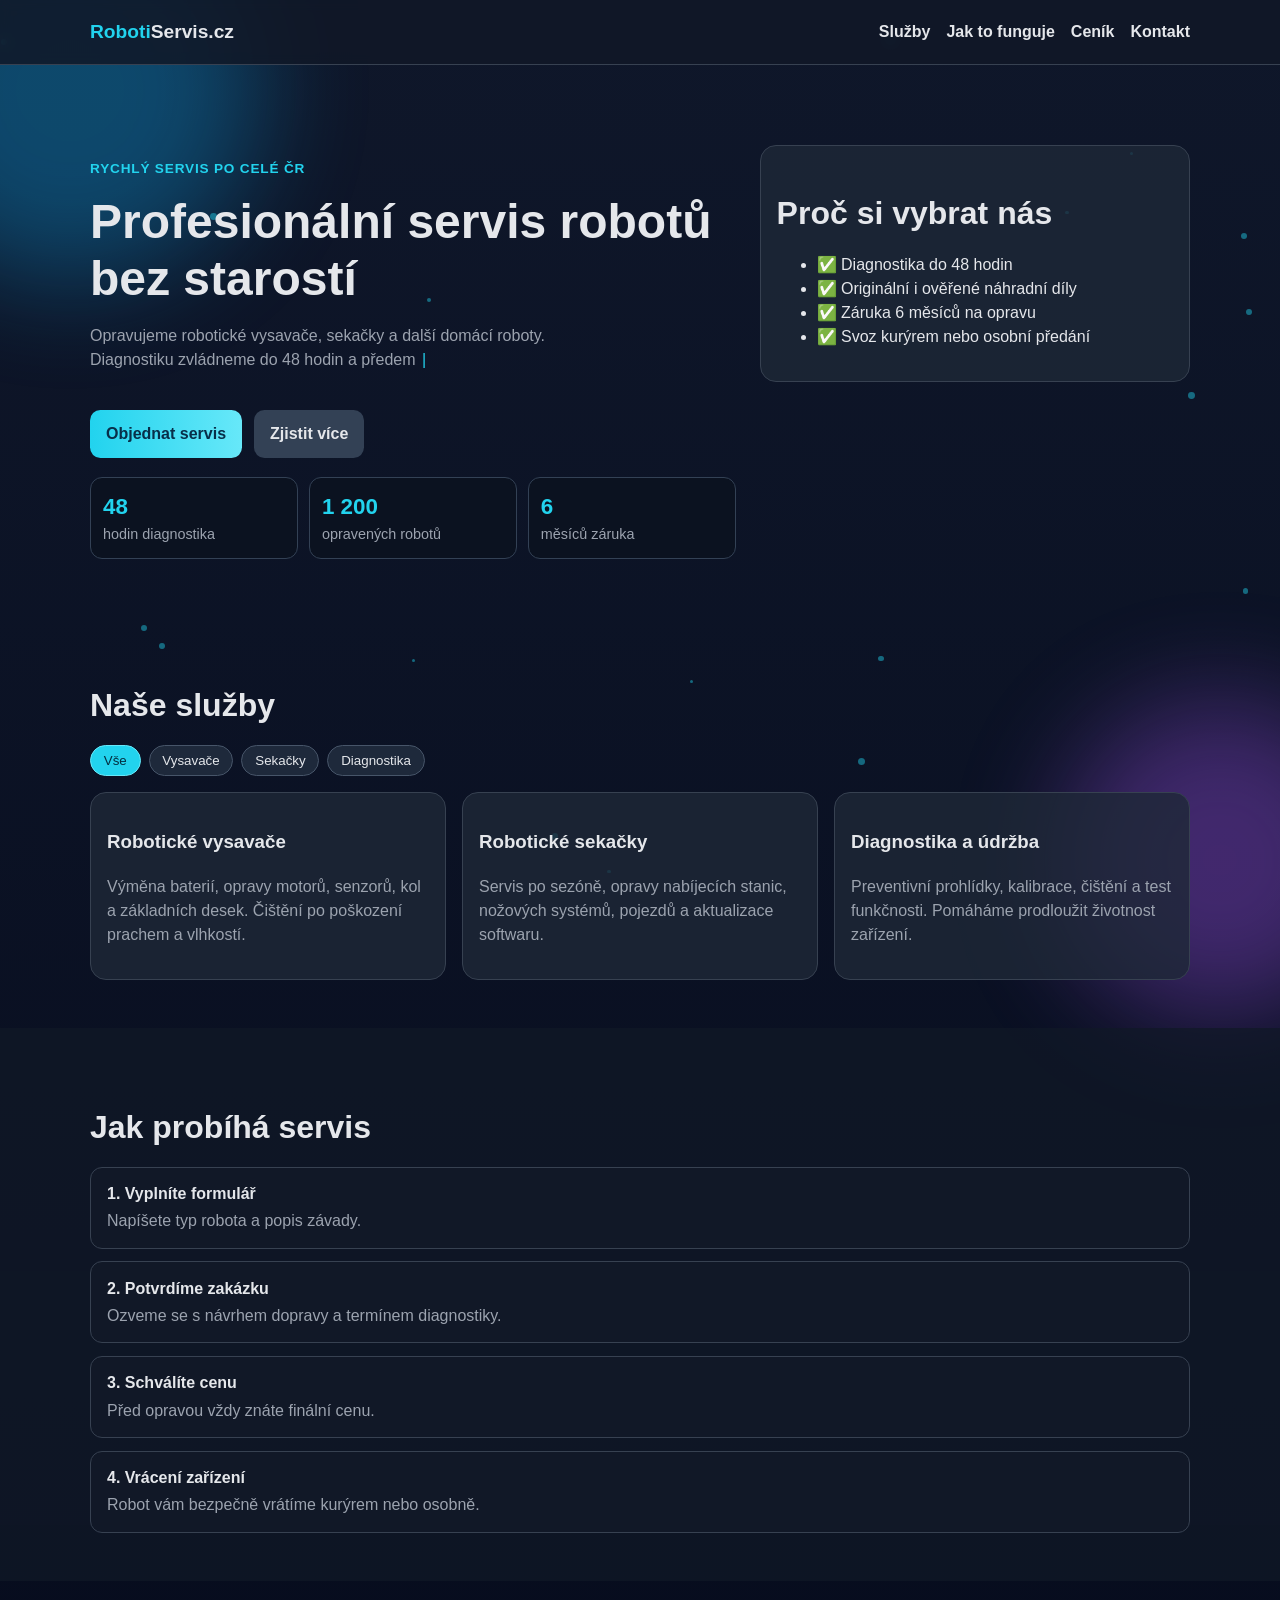
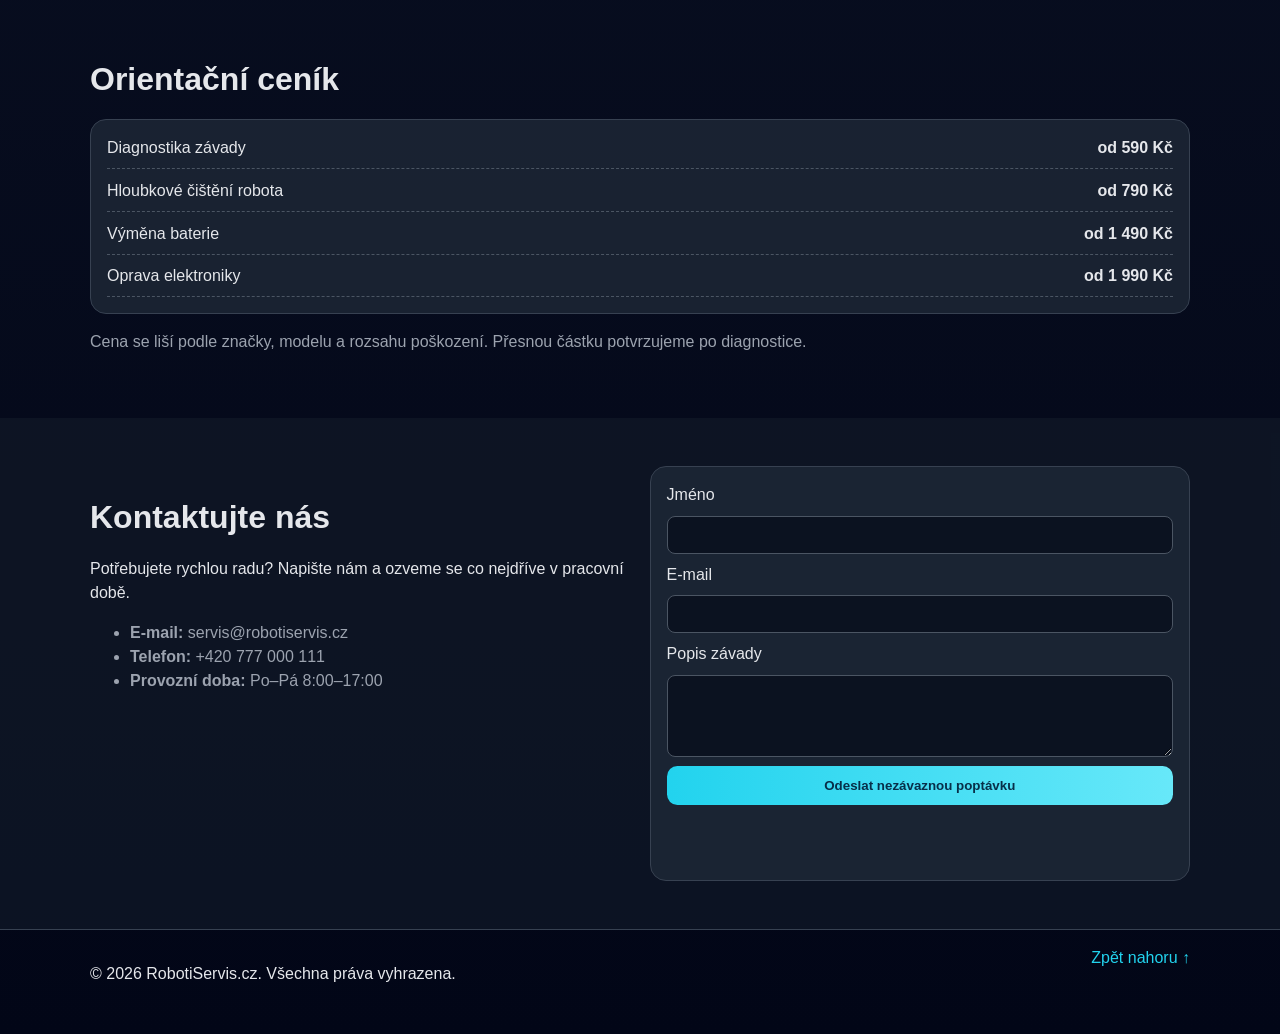
==== commit 3228cf9f: "Vrátit létajícího robota a plnou sadu interaktivních prvků" ====
--- a/index.html
+++ b/index.html
@@ -12,6 +12,13 @@
 
   <div class="bg-orb orb-1" aria-hidden="true"></div>
   <div class="bg-orb orb-2" aria-hidden="true"></div>
+  <div class="particles" aria-hidden="true"></div>
+
+  <div class="flying-robot" aria-hidden="true">
+    <div class="robot-eye eye-left"></div>
+    <div class="robot-eye eye-right"></div>
+    <div class="robot-antena"></div>
+  </div>
 
   <header class="site-header">
     <div class="container nav-wrap">
@@ -32,7 +39,7 @@
         <div data-reveal>
           <p class="eyebrow">Rychlý servis po celé ČR</p>
           <h1>Profesionální servis robotů bez starostí</h1>
-          <p class="lead">Opravujeme robotické vysavače, sekačky a další domácí roboty. Diagnostiku zvládneme do 48 hodin a předem vám pošleme jasnou cenovou nabídku.</p>
+          <p class="lead typewriter" data-text="Opravujeme robotické vysavače, sekačky a další domácí roboty. Diagnostiku zvládneme do 48 hodin a předem vám pošleme jasnou cenovou nabídku."></p>
           <div class="hero-actions">
             <a class="btn btn-primary" href="#kontakt">Objednat servis</a>
             <a class="btn btn-secondary" href="#sluzby">Zjistit více</a>
@@ -59,16 +66,22 @@
     <section id="sluzby" class="section">
       <div class="container" data-reveal>
         <h2>Naše služby</h2>
+        <div class="service-filter" role="tablist" aria-label="Typ servisu">
+          <button class="filter-btn active" data-filter="all" role="tab" aria-selected="true">Vše</button>
+          <button class="filter-btn" data-filter="vacuum" role="tab" aria-selected="false">Vysavače</button>
+          <button class="filter-btn" data-filter="mower" role="tab" aria-selected="false">Sekačky</button>
+          <button class="filter-btn" data-filter="diagnostic" role="tab" aria-selected="false">Diagnostika</button>
+        </div>
         <div class="cards">
-          <article class="card tilt" data-reveal>
+          <article class="card tilt" data-reveal data-kind="vacuum">
             <h3>Robotické vysavače</h3>
             <p>Výměna baterií, opravy motorů, senzorů, kol a základních desek. Čištění po poškození prachem a vlhkostí.</p>
           </article>
-          <article class="card tilt" data-reveal>
+          <article class="card tilt" data-reveal data-kind="mower">
             <h3>Robotické sekačky</h3>
             <p>Servis po sezóně, opravy nabíjecích stanic, nožových systémů, pojezdů a aktualizace softwaru.</p>
           </article>
-          <article class="card tilt" data-reveal>
+          <article class="card tilt" data-reveal data-kind="diagnostic">
             <h3>Diagnostika a údržba</h3>
             <p>Preventivní prohlídky, kalibrace, čištění a test funkčnosti. Pomáháme prodloužit životnost zařízení.</p>
           </article>
--- a/style.css
+++ b/style.css
@@ -7,47 +7,38 @@
   --primary: #22d3ee;
   --max: 1100px;
 }
-
 * { box-sizing: border-box; }
 html { scroll-behavior: smooth; }
-body {
-  margin: 0;
-  font-family: Inter, Segoe UI, Roboto, Arial, sans-serif;
-  background: linear-gradient(180deg, var(--bg), #020617);
-  color: var(--text);
-  line-height: 1.5;
-  overflow-x: clip;
-}
-
-.bg-orb {
-  position: fixed;
-  border-radius: 999px;
-  filter: blur(50px);
-  opacity: .35;
-  z-index: -1;
-  animation: float 11s ease-in-out infinite;
-}
-.orb-1 { width: 380px; height: 380px; background: #0ea5e9; top: -100px; left: -120px; }
-.orb-2 { width: 320px; height: 320px; background: #a855f7; bottom: -120px; right: -100px; animation-delay: -4s; }
-
+body { margin: 0; font-family: Inter, Segoe UI, Roboto, Arial, sans-serif; background: linear-gradient(180deg, var(--bg), #020617); color: var(--text); line-height: 1.5; overflow-x: clip; }
 .container { width: min(100% - 2rem, var(--max)); margin-inline: auto; }
 .skip-link { position: absolute; left: -9999px; }
 .skip-link:focus { left: 1rem; top: 1rem; background: #fff; color: #000; padding: .5rem; z-index: 9999; }
 
-.site-header {
-  position: sticky;
-  top: 0;
-  z-index: 100;
-  background: color-mix(in srgb, var(--bg-alt) 85%, transparent);
-  backdrop-filter: blur(6px);
-  border-bottom: 1px solid #374151;
+.bg-orb { position: fixed; border-radius: 999px; filter: blur(55px); opacity: .35; z-index: -2; animation: float 11s ease-in-out infinite; }
+.orb-1 { width: 380px; height: 380px; background: #0ea5e9; top: -100px; left: -120px; }
+.orb-2 { width: 320px; height: 320px; background: #a855f7; bottom: -120px; right: -100px; animation-delay: -4s; }
+.particles { position: fixed; inset: 0; pointer-events: none; z-index: -1; }
+.particle { position: absolute; width: var(--s); height: var(--s); border-radius: 50%; background: rgb(34 211 238 / .45); animation: particle-float var(--d) ease-in-out infinite; }
+
+.flying-robot {
+  position: fixed; top: 16vh; left: -120px; width: 70px; height: 48px; border-radius: 14px;
+  background: linear-gradient(140deg, #e2e8f0, #94a3b8); z-index: 50; pointer-events: none;
+  border: 2px solid #334155; box-shadow: 0 8px 24px rgb(0 0 0 / .4); animation: robot-fly 26s linear infinite;
 }
+.flying-robot::before { content: ''; position: absolute; inset: 6px; border-radius: 8px; background: linear-gradient(90deg, #0f172a, #1e293b); }
+.robot-eye { position: absolute; top: 18px; width: 8px; height: 8px; border-radius: 50%; background: #22d3ee; z-index: 1; box-shadow: 0 0 8px #22d3ee; animation: blink 2.8s infinite; }
+.eye-left { left: 21px; }
+.eye-right { right: 21px; }
+.robot-antena { position: absolute; width: 3px; height: 14px; background: #cbd5e1; top: -12px; left: 34px; }
+.robot-antena::after { content: ''; width: 8px; height: 8px; border-radius: 50%; background: #22d3ee; position: absolute; top: -6px; left: -2px; box-shadow: 0 0 10px #22d3ee; }
+
+.site-header { position: sticky; top: 0; z-index: 100; background: color-mix(in srgb, var(--bg-alt) 85%, transparent); backdrop-filter: blur(6px); border-bottom: 1px solid #374151; }
 .nav-wrap { display: flex; align-items: center; justify-content: space-between; gap: 1rem; min-height: 4rem; }
 .brand { color: var(--primary); font-weight: 800; text-decoration: none; font-size: 1.2rem; }
 .brand span { color: var(--text); }
 .nav { display: flex; gap: 1rem; }
 .nav a { color: var(--text); text-decoration: none; font-weight: 600; position: relative; }
-.nav a::after { content: ""; position: absolute; left: 0; bottom: -3px; width: 100%; height: 2px; transform: scaleX(0); transform-origin: left; background: var(--primary); transition: transform .25s; }
+.nav a::after { content: ''; position: absolute; left: 0; bottom: -3px; width: 100%; height: 2px; transform: scaleX(0); transform-origin: left; background: var(--primary); transition: transform .25s; }
 .nav a:hover::after { transform: scaleX(1); }
 .menu-toggle { display: none; }
 
@@ -55,7 +46,8 @@
 .hero-grid { display: grid; grid-template-columns: 1.2fr .8fr; gap: 1.5rem; align-items: start; }
 .eyebrow { color: var(--primary); font-weight: 700; text-transform: uppercase; letter-spacing: .06em; font-size: .85rem; }
 h1 { font-size: clamp(1.9rem, 5vw, 3rem); margin: .5rem 0 1rem; line-height: 1.2; }
-.lead { color: var(--muted); max-width: 60ch; }
+.lead { color: var(--muted); max-width: 60ch; min-height: 4.2rem; }
+.typewriter::after { content: '|'; color: var(--primary); margin-left: 2px; animation: caret .8s steps(1) infinite; }
 .hero-actions { display: flex; flex-wrap: wrap; gap: .75rem; margin-top: 1.2rem; }
 .kpi-row { display: grid; margin-top: 1.2rem; grid-template-columns: repeat(3, minmax(0, 1fr)); gap: .7rem; }
 .kpi-row div { background: #0b1220; border: 1px solid #334155; border-radius: .75rem; padding: .75rem; display: grid; }
@@ -67,96 +59,59 @@
 .btn-primary { background: linear-gradient(90deg, var(--primary), #67e8f9); color: #082f49; }
 .btn-secondary { background: #334155; color: var(--text); }
 
-.hero-card, .card, .pricing, .contact-form {
-  background: color-mix(in srgb, var(--surface) 80%, transparent);
-  border: 1px solid #374151;
-  border-radius: 1rem;
-  padding: 1rem;
-}
-.hero-card h2 { margin-top: 0; font-size: 1.1rem; }
-.hero-card ul { padding-left: 1.1rem; margin: 0; }
-.hero-card li { margin: .45rem 0; }
-
+.hero-card, .card, .pricing, .contact-form { background: color-mix(in srgb, var(--surface) 80%, transparent); border: 1px solid #374151; border-radius: 1rem; padding: 1rem; }
 .section { padding: 3rem 0; }
 .section.alt { background: color-mix(in srgb, #111827 75%, transparent); }
 h2 { font-size: clamp(1.4rem, 4vw, 2rem); margin-bottom: 1rem; }
 
+.service-filter { display: flex; flex-wrap: wrap; gap: .5rem; margin-bottom: 1rem; }
+.filter-btn { border: 1px solid #475569; background: #1e293b; color: var(--text); padding: .45rem .8rem; border-radius: 999px; cursor: pointer; }
+.filter-btn.active { background: #22d3ee; color: #042f40; border-color: #67e8f9; }
+
 .cards { display: grid; grid-template-columns: repeat(3, minmax(0, 1fr)); gap: 1rem; }
-.card { transition: transform .2s, border-color .2s; }
+.card { transition: transform .2s, border-color .2s, opacity .35s; }
 .card:hover { border-color: #22d3ee; }
-.card h3 { margin-top: 0; }
-.card p { color: var(--muted); }
+.card.is-hidden { opacity: .2; transform: scale(.97); pointer-events: none; }
+.card p, .steps span, .note, .contact-list { color: var(--muted); }
 
 .steps { list-style: none; padding: 0; margin: 0; display: grid; gap: .8rem; }
 .steps li { display: grid; gap: .2rem; padding: .9rem 1rem; background: #111827; border: 1px solid #374151; border-radius: .75rem; }
-.steps span { color: var(--muted); }
-
 .pricing { display: grid; gap: .6rem; }
 .price-item { display: flex; justify-content: space-between; gap: 1rem; padding-bottom: .5rem; border-bottom: 1px dashed #4b5563; }
-.note { color: var(--muted); margin-top: .8rem; }
 
 .contact-grid { display: grid; grid-template-columns: 1fr 1fr; gap: 1.2rem; }
-.contact-list { padding-left: 1rem; color: var(--muted); }
 .contact-form { display: grid; gap: .55rem; }
-.contact-form input, .contact-form textarea {
-  width: 100%;
-  background: #0b1220;
-  border: 1px solid #4b5563;
-  color: var(--text);
-  padding: .65rem;
-  border-radius: .5rem;
-}
+.contact-form input, .contact-form textarea { width: 100%; background: #0b1220; border: 1px solid #4b5563; color: var(--text); padding: .65rem; border-radius: .5rem; }
 .form-status { min-height: 1.2rem; font-size: .95rem; color: var(--primary); }
-
 .site-footer { border-top: 1px solid #374151; padding: 1rem 0 2rem; }
 .footer-wrap { display: flex; justify-content: space-between; flex-wrap: wrap; gap: .7rem; }
 .footer-wrap a { color: var(--primary); text-decoration: none; }
 
-[data-reveal] {
-  opacity: 0;
-  transform: translateY(18px);
-  transition: opacity .6s ease, transform .6s ease;
+[data-reveal] { opacity: 0; transform: translateY(18px); transition: opacity .6s ease, transform .6s ease; }
+[data-reveal].is-visible { opacity: 1; transform: translateY(0); }
+
+@keyframes float { 0%,100% { transform: translate3d(0,0,0); } 50% { transform: translate3d(0,-24px,0); } }
+@keyframes particle-float { 0%,100% { transform: translateY(0) scale(1); opacity: .25; } 50% { transform: translateY(-24px) scale(1.1); opacity: .8; } }
+@keyframes robot-fly {
+  0% { transform: translateX(0) translateY(0) rotate(0deg); }
+  25% { transform: translateX(35vw) translateY(40px) rotate(3deg); }
+  50% { transform: translateX(70vw) translateY(-28px) rotate(-2deg); }
+  75% { transform: translateX(98vw) translateY(25px) rotate(2deg); }
+  100% { transform: translateX(124vw) translateY(-10px) rotate(0deg); }
 }
-[data-reveal].is-visible {
-  opacity: 1;
-  transform: translateY(0);
-}
+@keyframes blink { 0%,45%,55%,100% { opacity: 1; } 50% { opacity: .2; } }
+@keyframes caret { 50% { opacity: 0; } }
 
-@keyframes float {
-  0%,100% { transform: translate3d(0,0,0); }
-  50% { transform: translate3d(0,-24px,0); }
-}
-
-@media (max-width: 900px) {
-  .hero-grid, .contact-grid { grid-template-columns: 1fr; }
-  .cards { grid-template-columns: repeat(2, minmax(0, 1fr)); }
-}
-
+@media (max-width: 900px) { .hero-grid, .contact-grid { grid-template-columns: 1fr; } .cards { grid-template-columns: repeat(2, minmax(0, 1fr)); } }
 @media (max-width: 700px) {
-  .menu-toggle {
-    display: inline-flex;
-    background: #1e293b;
-    border: 1px solid #475569;
-    color: var(--text);
-    padding: .5rem .7rem;
-    border-radius: .5rem;
-  }
-  .nav {
-    position: absolute;
-    left: 0;
-    right: 0;
-    top: 100%;
-    background: #111827;
-    border-bottom: 1px solid #374151;
-    padding: .7rem 1rem;
-    display: none;
-    flex-direction: column;
-  }
+  .menu-toggle { display: inline-flex; background: #1e293b; border: 1px solid #475569; color: var(--text); padding: .5rem .7rem; border-radius: .5rem; }
+  .nav { position: absolute; left: 0; right: 0; top: 100%; background: #111827; border-bottom: 1px solid #374151; padding: .7rem 1rem; display: none; flex-direction: column; }
   .nav.open { display: flex; }
   .cards, .kpi-row { grid-template-columns: 1fr; }
+  .flying-robot { width: 56px; height: 40px; top: 12vh; }
 }
-
 @media (prefers-reduced-motion: reduce) {
   *, *::before, *::after { animation: none !important; transition: none !important; }
   [data-reveal] { opacity: 1; transform: none; }
+  .typewriter::after { display: none; }
 }
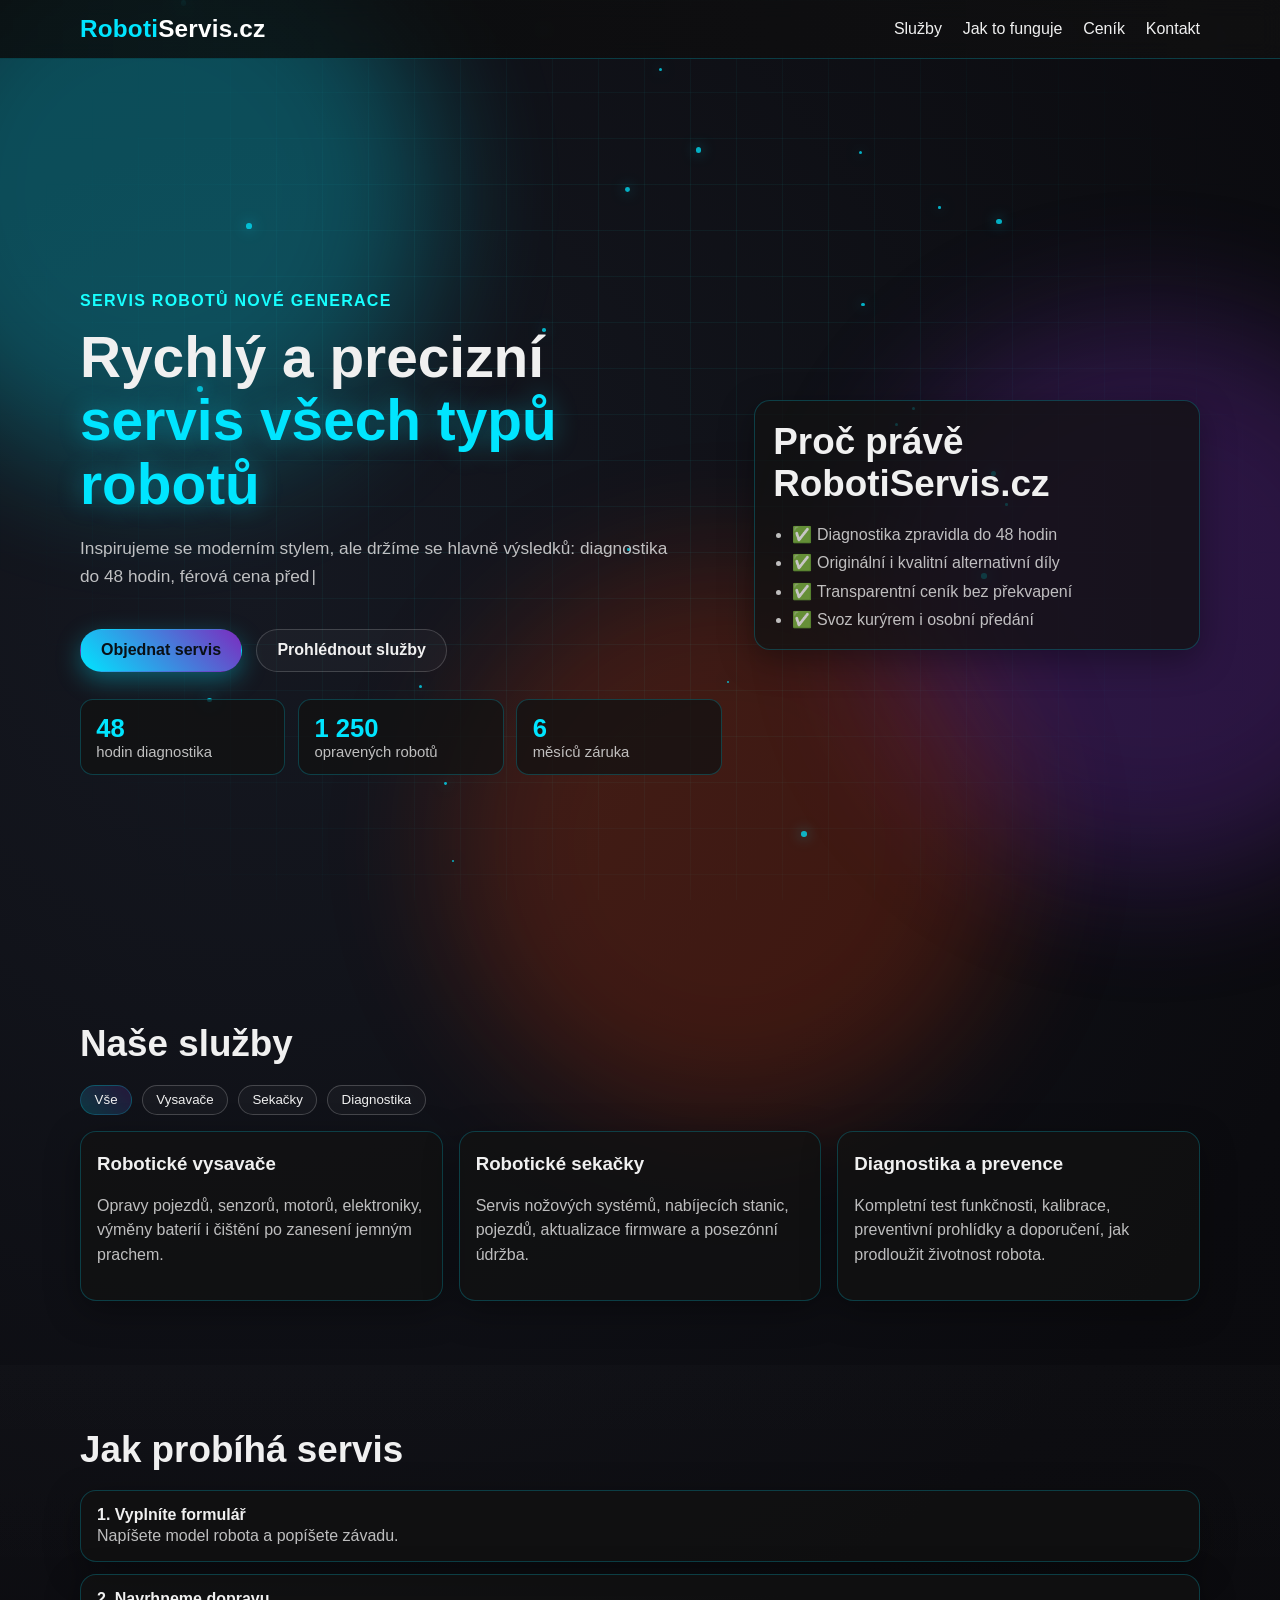
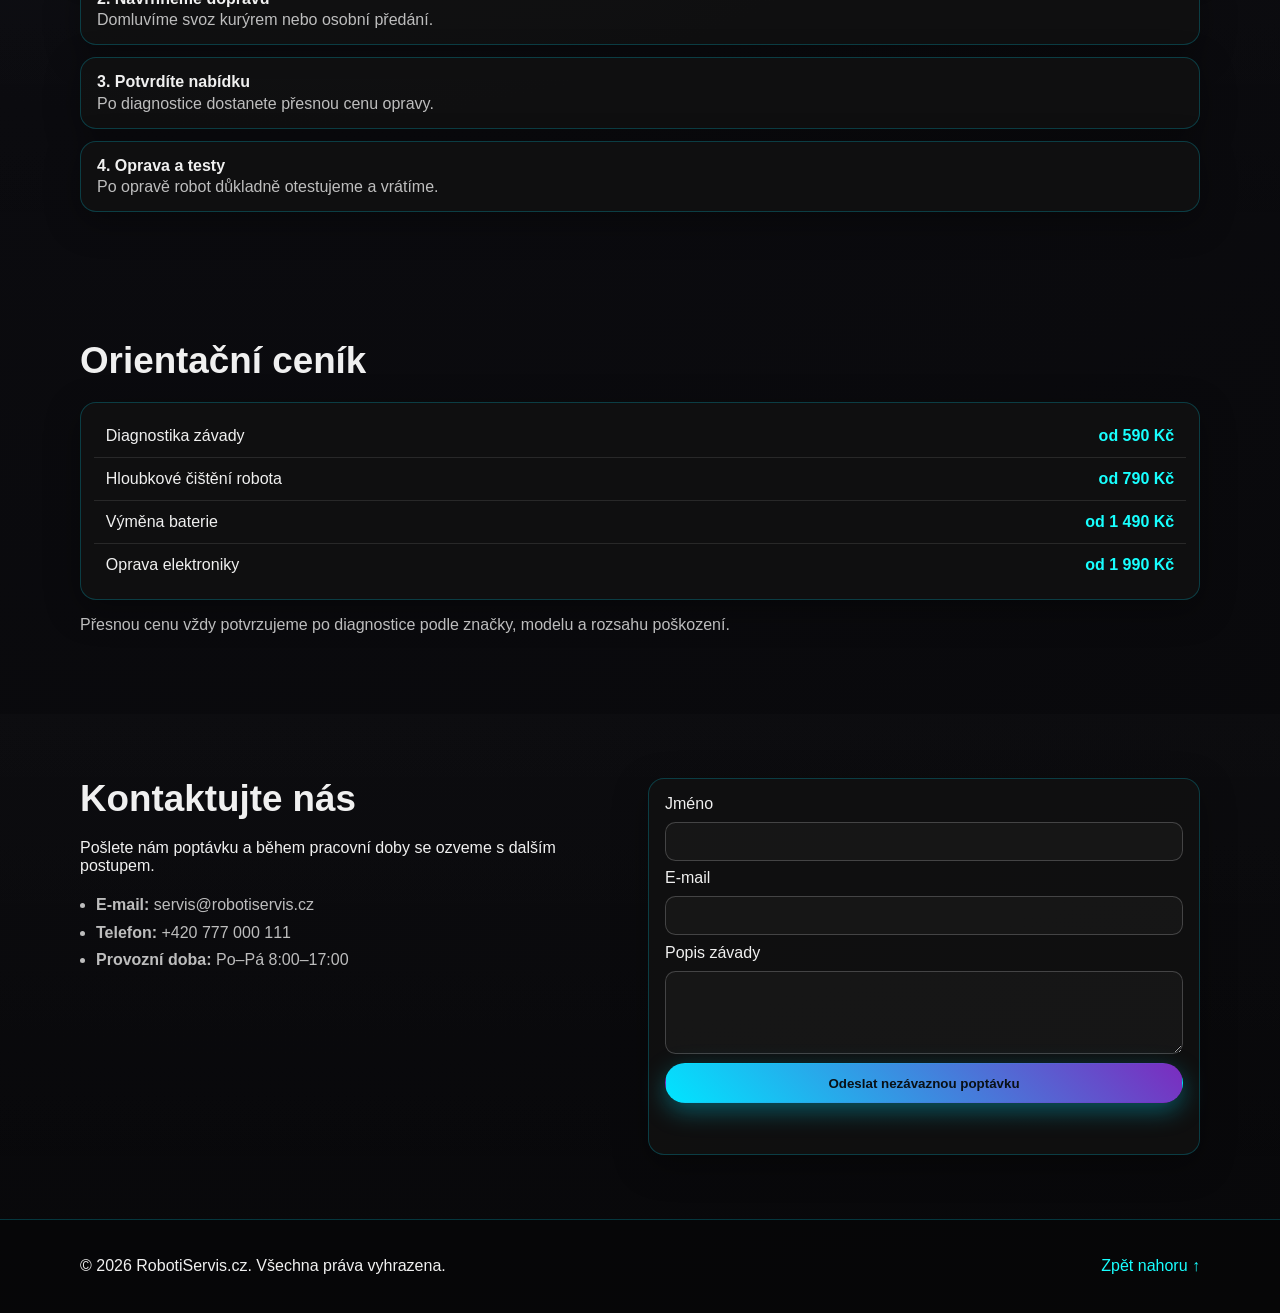
==== commit 4e992268: "Merge pull request #4 from HonzaHezina/codex/inspire-from-roboti-servis-landing.html Revamp homepage" ====
--- a/index.html
+++ b/index.html
@@ -3,21 +3,23 @@
 <head>
   <meta charset="UTF-8" />
   <meta name="viewport" content="width=device-width, initial-scale=1" />
-  <meta name="description" content="RobotiServis.cz – servis robotických vysavačů, sekaček a domácích robotů po celé ČR." />
-  <title>RobotiServis.cz | Servis robotů</title>
+  <meta name="description" content="RobotiServis.cz – profesionální servis robotických vysavačů, sekaček a domácích robotů po celé ČR." />
+  <title>RobotiServis.cz | Profesionální servis robotů</title>
   <link rel="stylesheet" href="style.css" />
 </head>
 <body>
   <a class="skip-link" href="#main">Přeskočit na obsah</a>
 
+  <div class="bg-grid" aria-hidden="true"></div>
   <div class="bg-orb orb-1" aria-hidden="true"></div>
   <div class="bg-orb orb-2" aria-hidden="true"></div>
+  <div class="bg-orb orb-3" aria-hidden="true"></div>
   <div class="particles" aria-hidden="true"></div>
 
   <div class="flying-robot" aria-hidden="true">
     <div class="robot-eye eye-left"></div>
     <div class="robot-eye eye-right"></div>
-    <div class="robot-antena"></div>
+    <div class="robot-antenna"></div>
   </div>
 
   <header class="site-header">
@@ -37,27 +39,27 @@
     <section id="uvod" class="hero">
       <div class="container hero-grid">
         <div data-reveal>
-          <p class="eyebrow">Rychlý servis po celé ČR</p>
-          <h1>Profesionální servis robotů bez starostí</h1>
-          <p class="lead typewriter" data-text="Opravujeme robotické vysavače, sekačky a další domácí roboty. Diagnostiku zvládneme do 48 hodin a předem vám pošleme jasnou cenovou nabídku."></p>
+          <p class="eyebrow">Servis robotů nové generace</p>
+          <h1>Rychlý a precizní <span class="highlight">servis všech typů robotů</span></h1>
+          <p class="lead typewriter" data-text="Inspirujeme se moderním stylem, ale držíme se hlavně výsledků: diagnostika do 48 hodin, férová cena před opravou a pečlivé otestování před vrácením."></p>
           <div class="hero-actions">
             <a class="btn btn-primary" href="#kontakt">Objednat servis</a>
-            <a class="btn btn-secondary" href="#sluzby">Zjistit více</a>
+            <a class="btn btn-secondary" href="#sluzby">Prohlédnout služby</a>
           </div>
           <div class="kpi-row" data-reveal>
             <div><strong class="counter" data-target="48">0</strong><span>hodin diagnostika</span></div>
-            <div><strong class="counter" data-target="1200">0</strong><span>opravených robotů</span></div>
+            <div><strong class="counter" data-target="1250">0</strong><span>opravených robotů</span></div>
             <div><strong class="counter" data-target="6">0</strong><span>měsíců záruka</span></div>
           </div>
         </div>
 
-        <aside class="hero-card tilt" aria-label="Hlavní benefity" data-reveal>
-          <h2>Proč si vybrat nás</h2>
+        <aside class="hero-card tilt" data-reveal aria-label="Hlavní benefity">
+          <h2>Proč právě RobotiServis.cz</h2>
           <ul>
-            <li>✅ Diagnostika do 48 hodin</li>
-            <li>✅ Originální i ověřené náhradní díly</li>
-            <li>✅ Záruka 6 měsíců na opravu</li>
-            <li>✅ Svoz kurýrem nebo osobní předání</li>
+            <li>✅ Diagnostika zpravidla do 48 hodin</li>
+            <li>✅ Originální i kvalitní alternativní díly</li>
+            <li>✅ Transparentní ceník bez překvapení</li>
+            <li>✅ Svoz kurýrem i osobní předání</li>
           </ul>
         </aside>
       </div>
@@ -72,18 +74,19 @@
           <button class="filter-btn" data-filter="mower" role="tab" aria-selected="false">Sekačky</button>
           <button class="filter-btn" data-filter="diagnostic" role="tab" aria-selected="false">Diagnostika</button>
         </div>
+
         <div class="cards">
           <article class="card tilt" data-reveal data-kind="vacuum">
             <h3>Robotické vysavače</h3>
-            <p>Výměna baterií, opravy motorů, senzorů, kol a základních desek. Čištění po poškození prachem a vlhkostí.</p>
+            <p>Opravy pojezdů, senzorů, motorů, elektroniky, výměny baterií i čištění po zanesení jemným prachem.</p>
           </article>
           <article class="card tilt" data-reveal data-kind="mower">
             <h3>Robotické sekačky</h3>
-            <p>Servis po sezóně, opravy nabíjecích stanic, nožových systémů, pojezdů a aktualizace softwaru.</p>
+            <p>Servis nožových systémů, nabíjecích stanic, pojezdů, aktualizace firmware a posezónní údržba.</p>
           </article>
           <article class="card tilt" data-reveal data-kind="diagnostic">
-            <h3>Diagnostika a údržba</h3>
-            <p>Preventivní prohlídky, kalibrace, čištění a test funkčnosti. Pomáháme prodloužit životnost zařízení.</p>
+            <h3>Diagnostika a prevence</h3>
+            <p>Kompletní test funkčnosti, kalibrace, preventivní prohlídky a doporučení, jak prodloužit životnost robota.</p>
           </article>
         </div>
       </div>
@@ -93,10 +96,10 @@
       <div class="container" data-reveal>
         <h2>Jak probíhá servis</h2>
         <ol class="steps">
-          <li data-reveal><strong>1. Vyplníte formulář</strong><span>Napíšete typ robota a popis závady.</span></li>
-          <li data-reveal><strong>2. Potvrdíme zakázku</strong><span>Ozveme se s návrhem dopravy a termínem diagnostiky.</span></li>
-          <li data-reveal><strong>3. Schválíte cenu</strong><span>Před opravou vždy znáte finální cenu.</span></li>
-          <li data-reveal><strong>4. Vrácení zařízení</strong><span>Robot vám bezpečně vrátíme kurýrem nebo osobně.</span></li>
+          <li data-reveal><strong>1. Vyplníte formulář</strong><span>Napíšete model robota a popíšete závadu.</span></li>
+          <li data-reveal><strong>2. Navrhneme dopravu</strong><span>Domluvíme svoz kurýrem nebo osobní předání.</span></li>
+          <li data-reveal><strong>3. Potvrdíte nabídku</strong><span>Po diagnostice dostanete přesnou cenu opravy.</span></li>
+          <li data-reveal><strong>4. Oprava a testy</strong><span>Po opravě robot důkladně otestujeme a vrátíme.</span></li>
         </ol>
       </div>
     </section>
@@ -110,7 +113,7 @@
           <div class="price-item"><span>Výměna baterie</span><strong>od 1 490 Kč</strong></div>
           <div class="price-item"><span>Oprava elektroniky</span><strong>od 1 990 Kč</strong></div>
         </div>
-        <p class="note">Cena se liší podle značky, modelu a rozsahu poškození. Přesnou částku potvrzujeme po diagnostice.</p>
+        <p class="note">Přesnou cenu vždy potvrzujeme po diagnostice podle značky, modelu a rozsahu poškození.</p>
       </div>
     </section>
 
@@ -118,13 +121,14 @@
       <div class="container contact-grid">
         <div data-reveal>
           <h2>Kontaktujte nás</h2>
-          <p>Potřebujete rychlou radu? Napište nám a ozveme se co nejdříve v pracovní době.</p>
+          <p>Pošlete nám poptávku a během pracovní doby se ozveme s dalším postupem.</p>
           <ul class="contact-list">
             <li><strong>E-mail:</strong> servis@robotiservis.cz</li>
             <li><strong>Telefon:</strong> +420 777 000 111</li>
             <li><strong>Provozní doba:</strong> Po–Pá 8:00–17:00</li>
           </ul>
         </div>
+
         <form class="contact-form tilt" novalidate data-reveal>
           <label for="name">Jméno</label>
           <input id="name" name="name" type="text" required />
--- a/style.css
+++ b/style.css
@@ -1,115 +1,332 @@
 :root {
-  --bg: #0f172a;
-  --bg-alt: #111827;
-  --surface: #1f2937;
-  --text: #e5e7eb;
-  --muted: #9ca3af;
-  --primary: #22d3ee;
-  --max: 1100px;
-}
+  --primary: #00e5ff;
+  --primary-strong: #18ffff;
+  --secondary: #7b2cbf;
+  --accent: #ff3d00;
+  --bg: #0a0a0a;
+  --bg-soft: #121212;
+  --bg-card: rgba(18, 18, 18, 0.75);
+  --text: #f0f0f0;
+  --text-soft: rgba(240, 240, 240, 0.78);
+  --border: rgba(0, 229, 255, 0.22);
+  --container: 1120px;
+}
+
 * { box-sizing: border-box; }
-html { scroll-behavior: smooth; }
-body { margin: 0; font-family: Inter, Segoe UI, Roboto, Arial, sans-serif; background: linear-gradient(180deg, var(--bg), #020617); color: var(--text); line-height: 1.5; overflow-x: clip; }
-.container { width: min(100% - 2rem, var(--max)); margin-inline: auto; }
-.skip-link { position: absolute; left: -9999px; }
-.skip-link:focus { left: 1rem; top: 1rem; background: #fff; color: #000; padding: .5rem; z-index: 9999; }
-
-.bg-orb { position: fixed; border-radius: 999px; filter: blur(55px); opacity: .35; z-index: -2; animation: float 11s ease-in-out infinite; }
-.orb-1 { width: 380px; height: 380px; background: #0ea5e9; top: -100px; left: -120px; }
-.orb-2 { width: 320px; height: 320px; background: #a855f7; bottom: -120px; right: -100px; animation-delay: -4s; }
-.particles { position: fixed; inset: 0; pointer-events: none; z-index: -1; }
-.particle { position: absolute; width: var(--s); height: var(--s); border-radius: 50%; background: rgb(34 211 238 / .45); animation: particle-float var(--d) ease-in-out infinite; }
+html, body { margin: 0; padding: 0; }
+body {
+  font-family: 'Segoe UI', Tahoma, Geneva, Verdana, sans-serif;
+  color: var(--text);
+  background: radial-gradient(circle at 20% 20%, #151821 0%, #0b0b0f 45%, #08080a 100%);
+  min-height: 100%;
+  overflow-x: hidden;
+}
+
+.container { width: min(var(--container), calc(100% - 2rem)); margin-inline: auto; }
+
+.skip-link {
+  position: absolute;
+  left: -999px;
+  top: 1rem;
+  background: #fff;
+  color: #111;
+  padding: .55rem .8rem;
+  border-radius: .4rem;
+  z-index: 10000;
+}
+.skip-link:focus { left: 1rem; }
+
+.bg-grid,
+.bg-orb,
+.particles,
+.flying-robot { pointer-events: none; position: fixed; z-index: -2; }
+.bg-grid {
+  inset: 0;
+  background-image:
+    linear-gradient(rgba(24, 255, 255, .05) 1px, transparent 1px),
+    linear-gradient(90deg, rgba(24, 255, 255, .05) 1px, transparent 1px);
+  background-size: 46px 46px;
+  mask-image: radial-gradient(circle at center, black 35%, transparent 85%);
+}
+
+.bg-orb {
+  width: 44vw;
+  height: 44vw;
+  border-radius: 50%;
+  filter: blur(65px);
+  opacity: .28;
+}
+.orb-1 { background: #00e5ff; top: -10vh; left: -10vw; animation: drift 16s ease-in-out infinite; }
+.orb-2 { background: #7b2cbf; top: 35vh; right: -12vw; animation: drift 19s ease-in-out infinite reverse; }
+.orb-3 { background: #ff3d00; bottom: -25vh; left: 35vw; animation: drift 21s ease-in-out infinite; opacity: .2; }
+
+.site-header {
+  position: sticky;
+  top: 0;
+  z-index: 100;
+  backdrop-filter: blur(10px);
+  background: linear-gradient(90deg, rgb(10 10 10 / .82), rgb(18 18 18 / .62));
+  border-bottom: 1px solid var(--border);
+}
+
+.nav-wrap { display: flex; align-items: center; justify-content: space-between; padding: .95rem 0; }
+.brand {
+  text-decoration: none;
+  color: var(--primary);
+  font-weight: 800;
+  letter-spacing: .2px;
+  font-size: clamp(1.15rem, 1.9vw, 1.6rem);
+}
+.brand span { color: #fff; }
+
+.nav { display: flex; gap: 1.3rem; align-items: center; }
+.nav a {
+  color: var(--text);
+  text-decoration: none;
+  font-weight: 500;
+  position: relative;
+}
+.nav a::after {
+  content: '';
+  position: absolute;
+  left: 0;
+  bottom: -.35rem;
+  width: 0;
+  height: 2px;
+  background: linear-gradient(90deg, var(--primary), var(--secondary));
+  transition: width .3s ease;
+}
+.nav a:hover::after { width: 100%; }
+.menu-toggle { display: none; }
+
+.hero { min-height: 100vh; display: grid; align-items: center; }
+.hero-grid { display: grid; grid-template-columns: 1.18fr .82fr; gap: 2rem; padding: 5rem 0 3rem; }
+.eyebrow { text-transform: uppercase; letter-spacing: .08em; color: var(--primary-strong); font-weight: 700; }
+h1 { font-size: clamp(2rem, 5vw, 3.55rem); line-height: 1.12; margin: .7rem 0 1rem; }
+.highlight { color: var(--primary); text-shadow: 0 0 24px rgb(0 229 255 / .35); }
+.lead { color: var(--text-soft); font-size: 1.08rem; max-width: 62ch; line-height: 1.65; min-height: 4.6rem; }
+.typewriter::after { content: '|'; margin-left: 2px; animation: caret .8s step-end infinite; }
+
+.hero-actions { display: flex; flex-wrap: wrap; gap: .9rem; margin: 1.35rem 0 1.7rem; }
+.btn {
+  display: inline-flex;
+  align-items: center;
+  justify-content: center;
+  border-radius: 999px;
+  padding: .72rem 1.25rem;
+  text-decoration: none;
+  border: 1px solid transparent;
+  font-weight: 600;
+  transition: transform .25s ease, box-shadow .25s ease, background .25s ease;
+}
+.btn:hover { transform: translateY(-2px); }
+.btn-primary {
+  color: #091016;
+  background: linear-gradient(45deg, var(--primary), var(--secondary));
+  box-shadow: 0 8px 24px rgb(0 229 255 / .34);
+}
+.btn-secondary {
+  color: var(--text);
+  border-color: rgba(240, 240, 240, .18);
+  background: rgb(255 255 255 / .03);
+}
+
+.kpi-row { display: grid; grid-template-columns: repeat(3, minmax(0, 1fr)); gap: .8rem; }
+.kpi-row > div {
+  background: var(--bg-card);
+  border: 1px solid var(--border);
+  border-radius: .8rem;
+  padding: .85rem .95rem;
+}
+.kpi-row strong { display: block; font-size: 1.6rem; color: var(--primary); }
+.kpi-row span { font-size: .93rem; color: var(--text-soft); }
+
+.hero-card,
+.card,
+.pricing,
+.contact-form,
+.steps li {
+  background: var(--bg-card);
+  border: 1px solid var(--border);
+  border-radius: 1rem;
+  box-shadow: 0 10px 34px rgb(0 0 0 / .35);
+}
+.hero-card { padding: 1.25rem 1.15rem; align-self: center; }
+.hero-card h2 { margin-top: 0; }
+.hero-card ul { margin: .8rem 0 0; padding-left: 1.2rem; display: grid; gap: .6rem; color: var(--text-soft); }
+
+.section { padding: 4rem 0; }
+.section.alt { background: linear-gradient(180deg, rgb(255 255 255 / .015), transparent); }
+h2 { font-size: clamp(1.5rem, 3.2vw, 2.3rem); margin: 0 0 1.2rem; }
+
+.service-filter { display: flex; gap: .6rem; flex-wrap: wrap; margin-bottom: 1rem; }
+.filter-btn {
+  border-radius: 999px;
+  border: 1px solid rgba(255, 255, 255, .2);
+  background: rgb(255 255 255 / .03);
+  color: var(--text);
+  padding: .42rem .85rem;
+  cursor: pointer;
+}
+.filter-btn.active {
+  background: linear-gradient(45deg, rgb(0 229 255 / .18), rgb(123 44 191 / .2));
+  border-color: var(--border);
+}
+
+.cards { display: grid; grid-template-columns: repeat(3, minmax(0, 1fr)); gap: 1rem; }
+.card { padding: 1rem; transition: transform .3s ease, border-color .3s ease; }
+.card h3 { margin-top: .3rem; }
+.card p { color: var(--text-soft); line-height: 1.55; }
+.card.is-hidden { display: none; }
+
+.steps { margin: 0; padding: 0; list-style: none; display: grid; gap: .75rem; }
+.steps li { padding: .95rem 1rem; display: grid; gap: .2rem; }
+.steps span { color: var(--text-soft); }
+
+.pricing { padding: .8rem; }
+.price-item {
+  display: flex;
+  justify-content: space-between;
+  gap: .8rem;
+  padding: .75rem;
+  border-bottom: 1px solid rgba(255, 255, 255, .1);
+}
+.price-item:last-child { border-bottom: 0; }
+.price-item strong { color: var(--primary-strong); }
+.note { color: var(--text-soft); }
+
+.contact-grid { display: grid; grid-template-columns: 1fr 1fr; gap: 1rem; align-items: start; }
+.contact-list { padding-left: 1rem; color: var(--text-soft); line-height: 1.7; }
+.contact-form { padding: 1rem; display: grid; gap: .55rem; }
+.contact-form input,
+.contact-form textarea {
+  width: 100%;
+  border-radius: .65rem;
+  border: 1px solid rgba(255, 255, 255, .2);
+  background: rgb(255 255 255 / .03);
+  color: var(--text);
+  padding: .68rem .72rem;
+}
+.form-status { margin: .2rem 0 0; min-height: 1.4rem; color: var(--primary-strong); }
+
+.site-footer { border-top: 1px solid var(--border); padding: 1.35rem 0; background: rgb(0 0 0 / .25); }
+.footer-wrap { display: flex; justify-content: space-between; gap: 1rem; align-items: center; }
+.site-footer a { color: var(--primary-strong); text-decoration: none; }
+
+.particles { inset: 0; z-index: -1; }
+.particle {
+  position: absolute;
+  width: var(--s);
+  height: var(--s);
+  border-radius: 50%;
+  background: rgb(0 229 255 / .75);
+  box-shadow: 0 0 14px rgb(0 229 255 / .6);
+  animation: particle-float var(--d) ease-in-out infinite;
+}
 
 .flying-robot {
-  position: fixed; top: 16vh; left: -120px; width: 70px; height: 48px; border-radius: 14px;
-  background: linear-gradient(140deg, #e2e8f0, #94a3b8); z-index: 50; pointer-events: none;
-  border: 2px solid #334155; box-shadow: 0 8px 24px rgb(0 0 0 / .4); animation: robot-fly 26s linear infinite;
-}
-.flying-robot::before { content: ''; position: absolute; inset: 6px; border-radius: 8px; background: linear-gradient(90deg, #0f172a, #1e293b); }
-.robot-eye { position: absolute; top: 18px; width: 8px; height: 8px; border-radius: 50%; background: #22d3ee; z-index: 1; box-shadow: 0 0 8px #22d3ee; animation: blink 2.8s infinite; }
-.eye-left { left: 21px; }
-.eye-right { right: 21px; }
-.robot-antena { position: absolute; width: 3px; height: 14px; background: #cbd5e1; top: -12px; left: 34px; }
-.robot-antena::after { content: ''; width: 8px; height: 8px; border-radius: 50%; background: #22d3ee; position: absolute; top: -6px; left: -2px; box-shadow: 0 0 10px #22d3ee; }
-
-.site-header { position: sticky; top: 0; z-index: 100; background: color-mix(in srgb, var(--bg-alt) 85%, transparent); backdrop-filter: blur(6px); border-bottom: 1px solid #374151; }
-.nav-wrap { display: flex; align-items: center; justify-content: space-between; gap: 1rem; min-height: 4rem; }
-.brand { color: var(--primary); font-weight: 800; text-decoration: none; font-size: 1.2rem; }
-.brand span { color: var(--text); }
-.nav { display: flex; gap: 1rem; }
-.nav a { color: var(--text); text-decoration: none; font-weight: 600; position: relative; }
-.nav a::after { content: ''; position: absolute; left: 0; bottom: -3px; width: 100%; height: 2px; transform: scaleX(0); transform-origin: left; background: var(--primary); transition: transform .25s; }
-.nav a:hover::after { transform: scaleX(1); }
-.menu-toggle { display: none; }
-
-.hero { padding: 5rem 0 3rem; }
-.hero-grid { display: grid; grid-template-columns: 1.2fr .8fr; gap: 1.5rem; align-items: start; }
-.eyebrow { color: var(--primary); font-weight: 700; text-transform: uppercase; letter-spacing: .06em; font-size: .85rem; }
-h1 { font-size: clamp(1.9rem, 5vw, 3rem); margin: .5rem 0 1rem; line-height: 1.2; }
-.lead { color: var(--muted); max-width: 60ch; min-height: 4.2rem; }
-.typewriter::after { content: '|'; color: var(--primary); margin-left: 2px; animation: caret .8s steps(1) infinite; }
-.hero-actions { display: flex; flex-wrap: wrap; gap: .75rem; margin-top: 1.2rem; }
-.kpi-row { display: grid; margin-top: 1.2rem; grid-template-columns: repeat(3, minmax(0, 1fr)); gap: .7rem; }
-.kpi-row div { background: #0b1220; border: 1px solid #334155; border-radius: .75rem; padding: .75rem; display: grid; }
-.kpi-row strong { font-size: 1.4rem; color: var(--primary); }
-.kpi-row span { color: var(--muted); font-size: .9rem; }
-
-.btn { display: inline-block; border: 0; border-radius: .65rem; padding: .75rem 1rem; font-weight: 700; cursor: pointer; text-decoration: none; transition: transform .2s, box-shadow .2s; }
-.btn:hover { transform: translateY(-2px); box-shadow: 0 8px 18px rgb(0 0 0 / .28); }
-.btn-primary { background: linear-gradient(90deg, var(--primary), #67e8f9); color: #082f49; }
-.btn-secondary { background: #334155; color: var(--text); }
-
-.hero-card, .card, .pricing, .contact-form { background: color-mix(in srgb, var(--surface) 80%, transparent); border: 1px solid #374151; border-radius: 1rem; padding: 1rem; }
-.section { padding: 3rem 0; }
-.section.alt { background: color-mix(in srgb, #111827 75%, transparent); }
-h2 { font-size: clamp(1.4rem, 4vw, 2rem); margin-bottom: 1rem; }
-
-.service-filter { display: flex; flex-wrap: wrap; gap: .5rem; margin-bottom: 1rem; }
-.filter-btn { border: 1px solid #475569; background: #1e293b; color: var(--text); padding: .45rem .8rem; border-radius: 999px; cursor: pointer; }
-.filter-btn.active { background: #22d3ee; color: #042f40; border-color: #67e8f9; }
-
-.cards { display: grid; grid-template-columns: repeat(3, minmax(0, 1fr)); gap: 1rem; }
-.card { transition: transform .2s, border-color .2s, opacity .35s; }
-.card:hover { border-color: #22d3ee; }
-.card.is-hidden { opacity: .2; transform: scale(.97); pointer-events: none; }
-.card p, .steps span, .note, .contact-list { color: var(--muted); }
-
-.steps { list-style: none; padding: 0; margin: 0; display: grid; gap: .8rem; }
-.steps li { display: grid; gap: .2rem; padding: .9rem 1rem; background: #111827; border: 1px solid #374151; border-radius: .75rem; }
-.pricing { display: grid; gap: .6rem; }
-.price-item { display: flex; justify-content: space-between; gap: 1rem; padding-bottom: .5rem; border-bottom: 1px dashed #4b5563; }
-
-.contact-grid { display: grid; grid-template-columns: 1fr 1fr; gap: 1.2rem; }
-.contact-form { display: grid; gap: .55rem; }
-.contact-form input, .contact-form textarea { width: 100%; background: #0b1220; border: 1px solid #4b5563; color: var(--text); padding: .65rem; border-radius: .5rem; }
-.form-status { min-height: 1.2rem; font-size: .95rem; color: var(--primary); }
-.site-footer { border-top: 1px solid #374151; padding: 1rem 0 2rem; }
-.footer-wrap { display: flex; justify-content: space-between; flex-wrap: wrap; gap: .7rem; }
-.footer-wrap a { color: var(--primary); text-decoration: none; }
-
-[data-reveal] { opacity: 0; transform: translateY(18px); transition: opacity .6s ease, transform .6s ease; }
+  z-index: -1;
+  top: 17vh;
+  left: -130px;
+  width: 78px;
+  height: 52px;
+  border-radius: 18px;
+  background: linear-gradient(180deg, #ecfeff, #a5f3fc);
+  border: 1px solid rgb(255 255 255 / .65);
+  box-shadow: 0 8px 25px rgb(0 229 255 / .35);
+  animation: robot-fly 20s linear infinite;
+}
+.robot-eye {
+  position: absolute;
+  width: 9px;
+  height: 9px;
+  top: 20px;
+  border-radius: 50%;
+  background: #0f172a;
+  animation: blink 4s steps(1) infinite;
+}
+.eye-left { left: 22px; }
+.eye-right { right: 22px; }
+.robot-antenna {
+  position: absolute;
+  width: 2px;
+  height: 16px;
+  top: -12px;
+  left: 50%;
+  transform: translateX(-50%);
+  background: #cbd5e1;
+}
+.robot-antenna::before {
+  content: '';
+  position: absolute;
+  top: -5px;
+  left: 50%;
+  transform: translateX(-50%);
+  width: 8px;
+  height: 8px;
+  border-radius: 50%;
+  background: var(--accent);
+}
+
+[data-reveal] { opacity: 0; transform: translateY(20px); transition: opacity .7s ease, transform .7s ease; }
 [data-reveal].is-visible { opacity: 1; transform: translateY(0); }
 
-@keyframes float { 0%,100% { transform: translate3d(0,0,0); } 50% { transform: translate3d(0,-24px,0); } }
-@keyframes particle-float { 0%,100% { transform: translateY(0) scale(1); opacity: .25; } 50% { transform: translateY(-24px) scale(1.1); opacity: .8; } }
+:focus-visible { outline: 2px solid var(--primary-strong); outline-offset: 2px; }
+
+@keyframes drift {
+  0%, 100% { transform: translate3d(0, 0, 0); }
+  50% { transform: translate3d(0, -30px, 0) scale(1.05); }
+}
+@keyframes particle-float {
+  0%, 100% { transform: translateY(0) scale(1); opacity: .24; }
+  50% { transform: translateY(-23px) scale(1.15); opacity: .85; }
+}
 @keyframes robot-fly {
   0% { transform: translateX(0) translateY(0) rotate(0deg); }
-  25% { transform: translateX(35vw) translateY(40px) rotate(3deg); }
-  50% { transform: translateX(70vw) translateY(-28px) rotate(-2deg); }
-  75% { transform: translateX(98vw) translateY(25px) rotate(2deg); }
-  100% { transform: translateX(124vw) translateY(-10px) rotate(0deg); }
-}
-@keyframes blink { 0%,45%,55%,100% { opacity: 1; } 50% { opacity: .2; } }
+  25% { transform: translateX(35vw) translateY(38px) rotate(4deg); }
+  50% { transform: translateX(71vw) translateY(-20px) rotate(-2deg); }
+  75% { transform: translateX(99vw) translateY(20px) rotate(3deg); }
+  100% { transform: translateX(124vw) translateY(-8px) rotate(0deg); }
+}
+@keyframes blink { 0%, 45%, 55%, 100% { opacity: 1; } 50% { opacity: .2; } }
 @keyframes caret { 50% { opacity: 0; } }
 
-@media (max-width: 900px) { .hero-grid, .contact-grid { grid-template-columns: 1fr; } .cards { grid-template-columns: repeat(2, minmax(0, 1fr)); } }
+@media (max-width: 900px) {
+  .hero-grid,
+  .contact-grid { grid-template-columns: 1fr; }
+  .cards { grid-template-columns: repeat(2, minmax(0, 1fr)); }
+}
+
 @media (max-width: 700px) {
-  .menu-toggle { display: inline-flex; background: #1e293b; border: 1px solid #475569; color: var(--text); padding: .5rem .7rem; border-radius: .5rem; }
-  .nav { position: absolute; left: 0; right: 0; top: 100%; background: #111827; border-bottom: 1px solid #374151; padding: .7rem 1rem; display: none; flex-direction: column; }
+  .menu-toggle {
+    display: inline-flex;
+    border: 1px solid rgba(255, 255, 255, .26);
+    background: rgb(255 255 255 / .06);
+    color: var(--text);
+    border-radius: .55rem;
+    padding: .5rem .7rem;
+  }
+  .nav {
+    position: absolute;
+    left: .75rem;
+    right: .75rem;
+    top: calc(100% + .4rem);
+    display: none;
+    flex-direction: column;
+    align-items: flex-start;
+    border-radius: .8rem;
+    border: 1px solid var(--border);
+    padding: .75rem;
+    background: #101015;
+  }
   .nav.open { display: flex; }
-  .cards, .kpi-row { grid-template-columns: 1fr; }
-  .flying-robot { width: 56px; height: 40px; top: 12vh; }
-}
+  .kpi-row,
+  .cards,
+  .footer-wrap { grid-template-columns: 1fr; }
+  .footer-wrap { display: grid; }
+  .flying-robot { width: 62px; height: 42px; top: 11vh; }
+}
+
 @media (prefers-reduced-motion: reduce) {
   *, *::before, *::after { animation: none !important; transition: none !important; }
   [data-reveal] { opacity: 1; transform: none; }
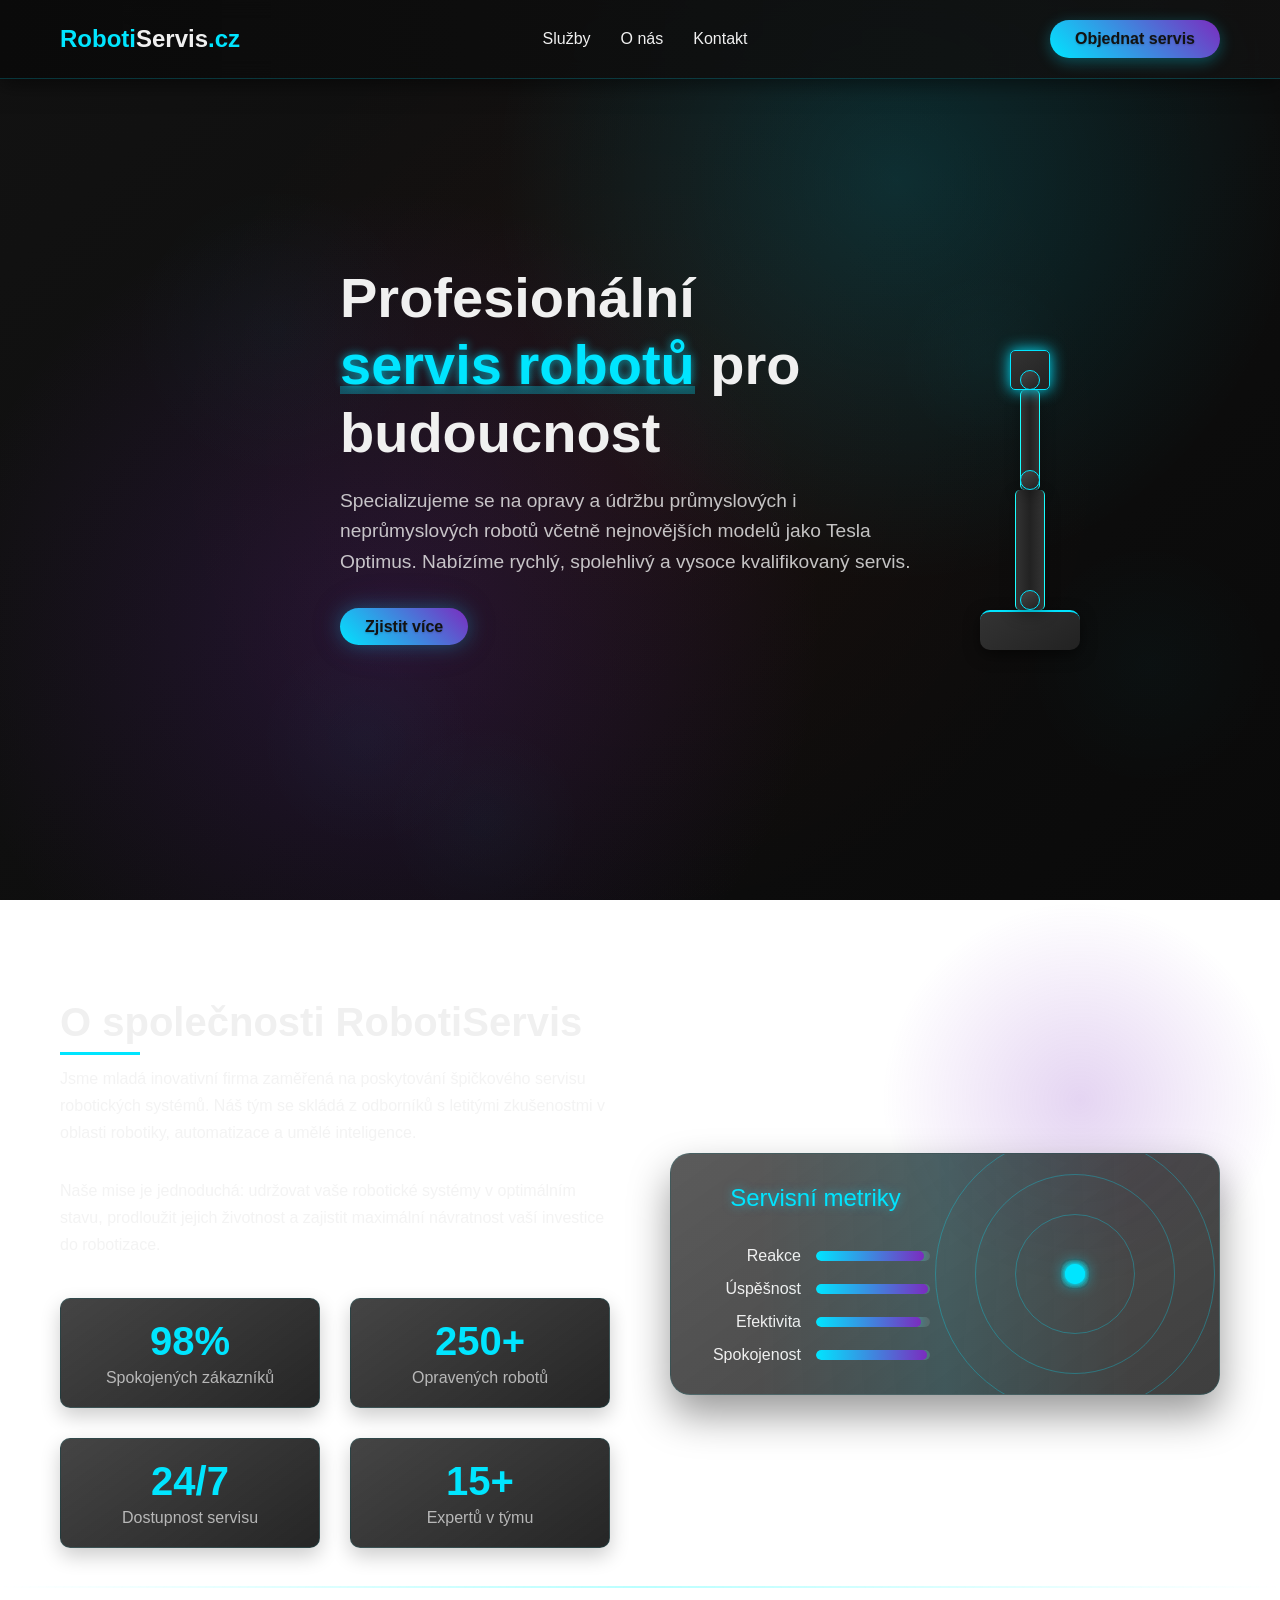
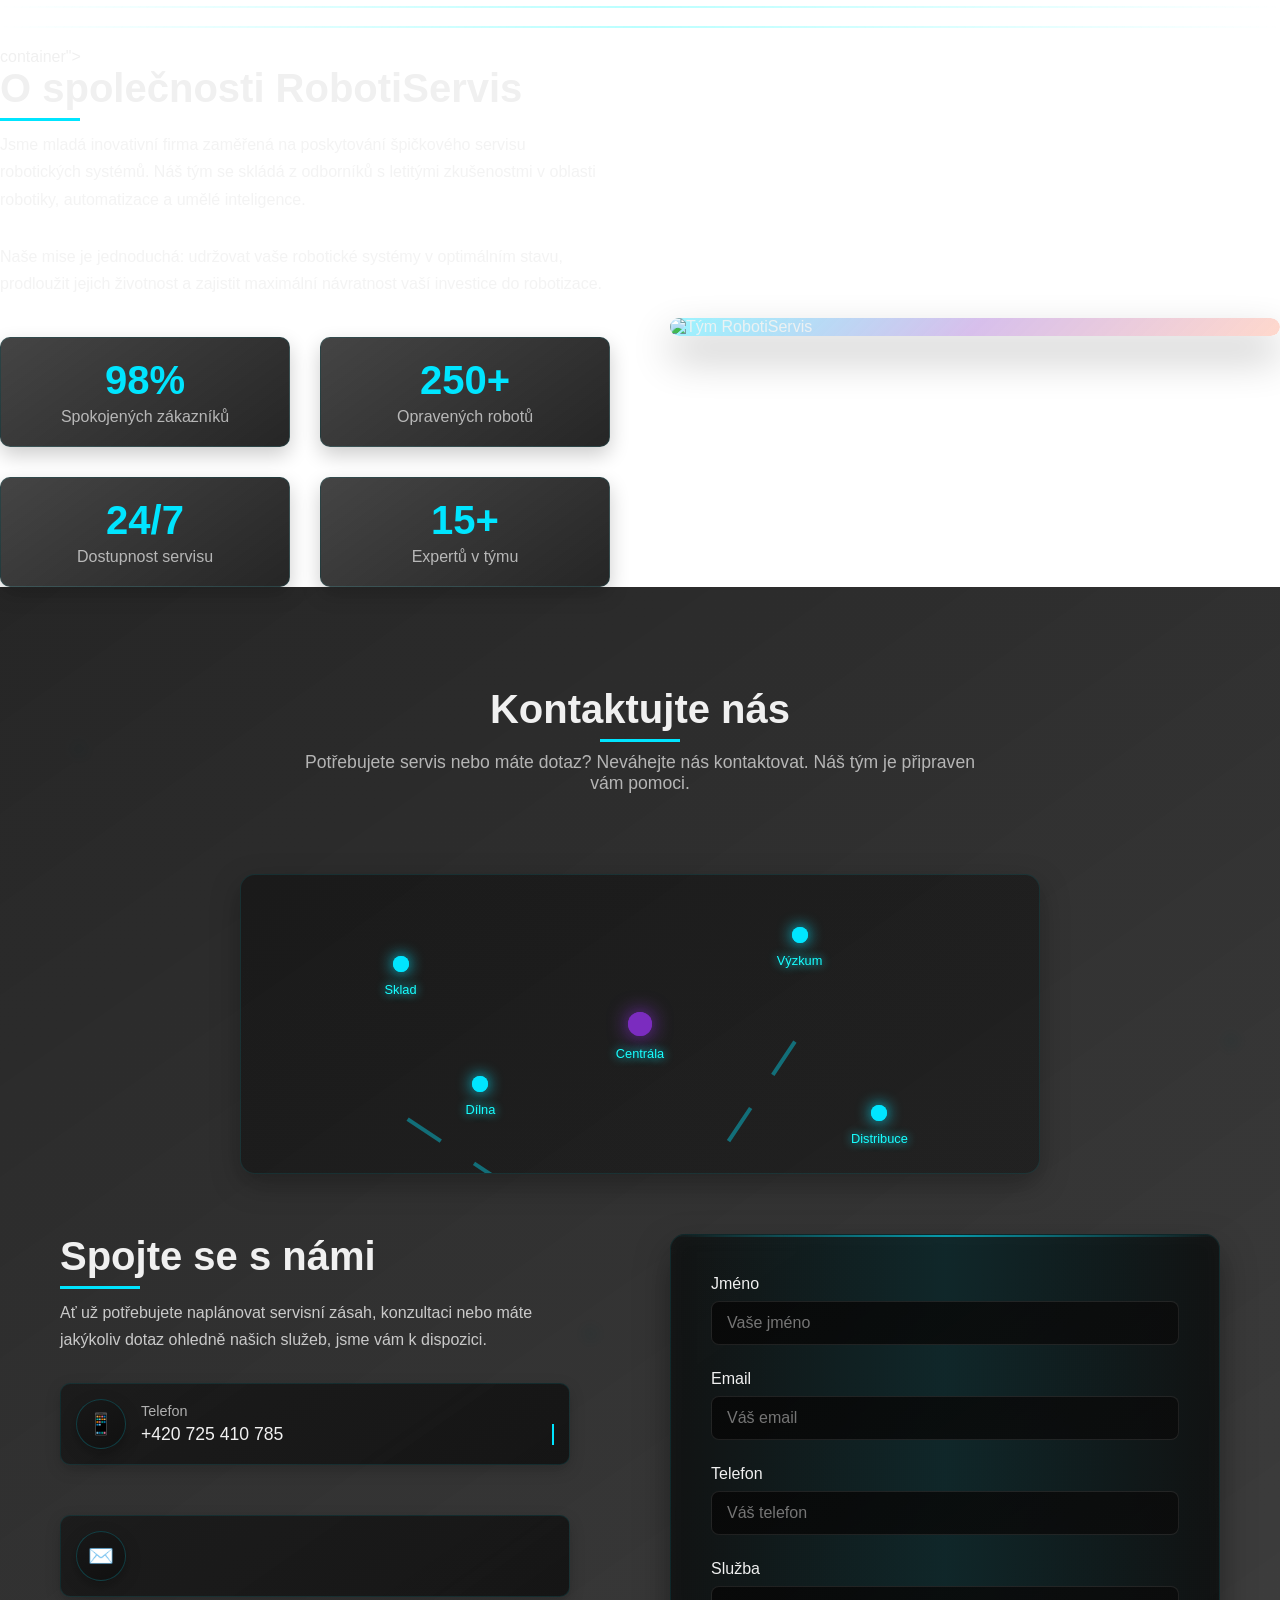
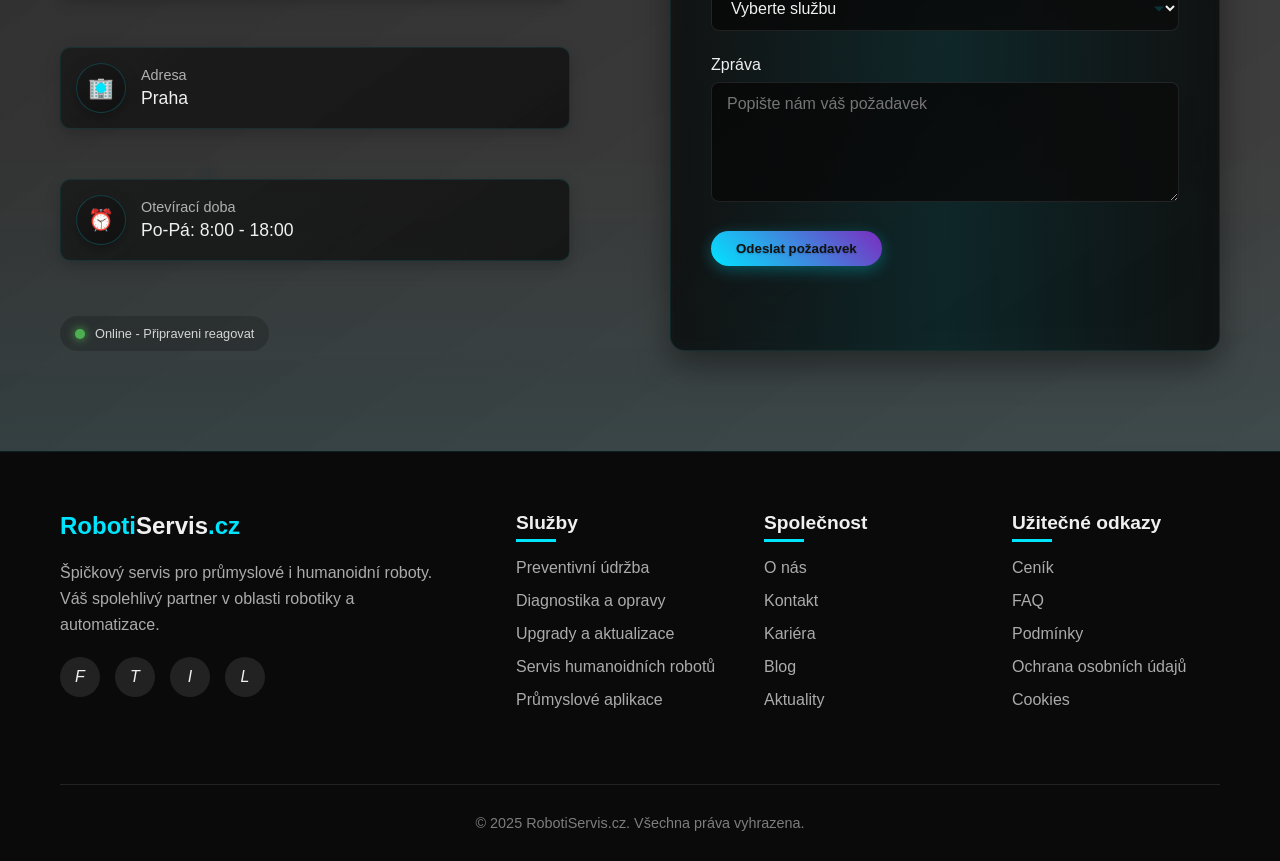
==== commit c815f698: "Add files via upload" ====
--- a/index.html
+++ b/index.html
@@ -1,158 +1,3248 @@
-<!doctype html>
+<!DOCTYPE html>
 <html lang="cs">
 <head>
-  <meta charset="UTF-8" />
-  <meta name="viewport" content="width=device-width, initial-scale=1" />
-  <meta name="description" content="RobotiServis.cz – profesionální servis robotických vysavačů, sekaček a domácích robotů po celé ČR." />
-  <title>RobotiServis.cz | Profesionální servis robotů</title>
-  <link rel="stylesheet" href="style.css" />
+    <meta charset="UTF-8">
+    <meta name="viewport" content="width=device-width, initial-scale=1.0">
+    <title>RobotiServis.cz - Profesionální servis všech typů robotů</title>
+    <style>
+        :root {
+            --primary: #00e5ff;
+            --primary-dark: #00b8d4;
+            --primary-light: #18ffff;
+            --secondary: #7b2cbf;
+            --secondary-dark: #5c1e99;
+            --secondary-light: #9c4dcc;
+            --accent: #ff3d00;
+            --accent-dark: #dd2c00;
+            --accent-light: #ff6e40;
+            --dark: #121212;
+            --darker: #0a0a0a;
+            --dark-gradient: linear-gradient(135deg, #121212, #1d1d1d);
+            --darker-gradient: linear-gradient(135deg, #0a0a0a, #151515);
+            --light: #f0f0f0;
+            --cyan-glow: 0 0 15px rgba(0, 229, 255, 0.6);
+            --purple-glow: 0 0 15px rgba(123, 44, 191, 0.6);
+        }
+        
+        * {
+            margin: 0;
+            padding: 0;
+            box-sizing: border-box;
+            font-family: 'Segoe UI', Tahoma, Geneva, Verdana, sans-serif;
+        }
+        
+        body {
+            background: linear-gradient(135deg, #121212, #0a0a0a);
+            color: var(--light);
+            overflow-x: hidden;
+            background-attachment: fixed;
+        }
+        
+        .container {
+            max-width: 1200px;
+            margin: 0 auto;
+            padding: 0 20px;
+        }
+        
+        /* Navigation */
+        header {
+            background: linear-gradient(90deg, rgba(10, 10, 10, 0.9), rgba(18, 18, 18, 0.8));
+            backdrop-filter: blur(10px);
+            position: fixed;
+            width: 100%;
+            z-index: 1000;
+            border-bottom: 1px solid rgba(0, 229, 255, 0.2);
+            box-shadow: 0 5px 20px rgba(0, 0, 0, 0.5);
+        }
+        
+        nav {
+            display: flex;
+            justify-content: space-between;
+            align-items: center;
+            padding: 20px 0;
+        }
+        
+        .logo {
+            display: flex;
+            align-items: center;
+            gap: 10px;
+            font-size: 1.5rem;
+            font-weight: 700;
+            color: var(--primary);
+        }
+        
+        .logo span {
+            color: var(--light);
+        }
+        
+        .menu {
+            display: flex;
+            gap: 30px;
+        }
+        
+        .menu a {
+            color: var(--light);
+            text-decoration: none;
+            font-weight: 500;
+            position: relative;
+            padding: 5px 0;
+            transition: color 0.3s;
+        }
+        
+        .menu a:hover {
+            color: var(--primary);
+        }
+        
+        .menu a::after {
+            content: '';
+            position: absolute;
+            bottom: 0;
+            left: 0;
+            width: 0;
+            height: 2px;
+            background-color: var(--primary);
+            transition: width 0.3s;
+        }
+        
+        .menu a:hover::after {
+            width: 100%;
+        }
+        
+        .cta-button {
+            background: linear-gradient(45deg, var(--primary), var(--secondary));
+            color: var(--dark);
+            font-weight: 600;
+            padding: 10px 25px;
+            border-radius: 30px;
+            text-decoration: none;
+            transition: all 0.4s ease;
+            border: none;
+            cursor: pointer;
+            outline: none;
+            position: relative;
+            z-index: 1;
+            box-shadow: 0 4px 15px rgba(0, 229, 255, 0.3);
+            text-shadow: 0 1px 2px rgba(0, 0, 0, 0.2);
+        }
+        
+        .cta-button::before {
+            content: '';
+            position: absolute;
+            top: 0;
+            left: 0;
+            width: 100%;
+            height: 100%;
+            background: linear-gradient(45deg, var(--secondary), var(--primary));
+            border-radius: 30px;
+            opacity: 0;
+            z-index: -1;
+            transition: opacity 0.4s ease;
+        }
+        
+        .cta-button:hover {
+            transform: translateY(-3px) scale(1.03);
+            box-shadow: 0 10px 25px rgba(0, 229, 255, 0.5), 0 0 15px rgba(123, 44, 191, 0.3);
+            color: white;
+        }
+        
+        .cta-button:hover::before {
+            opacity: 1;
+        }
+        
+        .cta-button:active {
+            transform: translateY(-1px);
+            box-shadow: 0 5px 15px rgba(0, 229, 255, 0.4);
+        }
+        
+        /* Hero Section */
+        .hero {
+            height: 100vh;
+            display: flex;
+            align-items: center;
+            position: relative;
+            overflow: hidden;
+        }
+        
+        .hero::before {
+            content: '';
+            position: absolute;
+            top: 0;
+            left: 0;
+            width: 100%;
+            height: 100%;
+            background: 
+                radial-gradient(circle at 70% 20%, rgba(0, 229, 255, 0.15), transparent 35%),
+                radial-gradient(circle at 30% 70%, rgba(123, 44, 191, 0.2), transparent 40%),
+                radial-gradient(circle at center, rgba(255, 61, 0, 0.05), transparent 60%);
+            z-index: -1;
+            animation: pulse-background 15s infinite alternate;
+        }
+        
+        @keyframes pulse-background {
+            0% { opacity: 0.7; }
+            50% { opacity: 1; }
+            100% { opacity: 0.7; }
+        }
+        
+        .hero-content {
+            max-width: 600px;
+            position: relative;
+            z-index: 1;
+        }
+        
+        .hero-title {
+            font-size: 3.5rem;
+            margin-bottom: 20px;
+            line-height: 1.2;
+        }
+        
+        .highlight {
+            color: var(--primary);
+            position: relative;
+            display: inline-block;
+        }
+        
+        .highlight::after {
+            content: '';
+            position: absolute;
+            bottom: 5px;
+            left: 0;
+            width: 100%;
+            height: 8px;
+            background-color: rgba(0, 229, 255, 0.3);
+            z-index: -1;
+        }
+        
+        .hero-description {
+            font-size: 1.2rem;
+            margin-bottom: 40px;
+            line-height: 1.6;
+            color: rgba(240, 240, 240, 0.8);
+        }
+        
+        .hero-image {
+            position: absolute;
+            right: -100px;
+            top: 50%;
+            transform: translateY(-50%);
+            width: 50%;
+            max-width: 700px;
+            z-index: 0;
+            opacity: 0.8;
+        }
+        
+        /* Services Section */
+        .services {
+            padding: 100px 0;
+            background-color: var(--darker);
+            position: relative;
+        }
+        
+        .services::before {
+            content: '';
+            position: absolute;
+            top: 0;
+            left: 0;
+            width: 100%;
+            height: 100%;
+            background: linear-gradient(to right, rgba(0, 229, 255, 0.05), transparent);
+            z-index: 0;
+        }
+        
+        .section-header {
+            text-align: center;
+            margin-bottom: 80px;
+            position: relative;
+        }
+        
+        .section-title {
+            font-size: 2.5rem;
+            margin-bottom: 20px;
+            position: relative;
+            display: inline-block;
+        }
+        
+        .section-title::after {
+            content: '';
+            position: absolute;
+            bottom: -10px;
+            left: 50%;
+            width: 80px;
+            height: 3px;
+            background-color: var(--primary);
+            transform: translateX(-50%);
+        }
+        
+        .section-description {
+            max-width: 700px;
+            margin: 0 auto;
+            color: rgba(240, 240, 240, 0.7);
+            font-size: 1.1rem;
+        }
+        
+        .services-grid {
+            display: grid;
+            grid-template-columns: repeat(auto-fit, minmax(300px, 1fr));
+            gap: 40px;
+            position: relative;
+            z-index: 1;
+        }
+        
+        .service-card {
+            background: linear-gradient(145deg, rgba(24, 24, 24, 0.7), rgba(16, 16, 16, 0.8));
+            backdrop-filter: blur(10px);
+            border: 1px solid rgba(0, 229, 255, 0.1);
+            border-radius: 15px;
+            padding: 40px 30px;
+            transition: all 0.4s ease;
+            position: relative;
+            overflow: hidden;
+            box-shadow: 0 10px 30px rgba(0, 0, 0, 0.3);
+        }
+        
+        .service-card:hover {
+            transform: translateY(-10px) scale(1.02);
+            box-shadow: 0 15px 30px rgba(0, 0, 0, 0.4), var(--cyan-glow);
+            border-color: rgba(0, 229, 255, 0.3);
+            background: linear-gradient(145deg, rgba(26, 26, 26, 0.8), rgba(18, 18, 18, 0.9));
+        }
+        
+        .service-card::before {
+            content: '';
+            position: absolute;
+            top: 0;
+            left: 0;
+            width: 100%;
+            height: 5px;
+            background: linear-gradient(to right, var(--primary), var(--secondary));
+        }
+        
+        .service-card::after {
+            content: '';
+            position: absolute;
+            bottom: 0;
+            right: 0;
+            width: 100px;
+            height: 100px;
+            background: radial-gradient(circle, rgba(0, 229, 255, 0.1), transparent 70%);
+            opacity: 0;
+            transition: opacity 0.4s ease;
+        }
+        
+        .service-card:hover::after {
+            opacity: 1;
+        }
+        
+        .service-icon {
+            font-size: 2.5rem;
+            margin-bottom: 20px;
+            color: var(--primary);
+            position: relative;
+            display: inline-block;
+        }
+        
+        .service-icon::after {
+            content: '';
+            position: absolute;
+            width: 40px;
+            height: 40px;
+            background: radial-gradient(circle, rgba(0, 229, 255, 0.3), transparent 70%);
+            border-radius: 50%;
+            z-index: -1;
+            top: 50%;
+            left: 50%;
+            transform: translate(-50%, -50%);
+            animation: pulse 3s infinite;
+        }
+        
+        @keyframes pulse {
+            0% { transform: translate(-50%, -50%) scale(0.8); opacity: 0.5; }
+            50% { transform: translate(-50%, -50%) scale(1.2); opacity: 1; }
+            100% { transform: translate(-50%, -50%) scale(0.8); opacity: 0.5; }
+        }
+        
+        .service-title {
+            font-size: 1.5rem;
+            margin-bottom: 15px;
+        }
+        
+        .service-description {
+            color: rgba(240, 240, 240, 0.7);
+            line-height: 1.6;
+        }
+        
+        /* About Section */
+        .about {
+            padding: 100px 0;
+            position: relative;
+            overflow: hidden;
+        }
+        
+        .about::before {
+            content: '';
+            position: absolute;
+            top: 0;
+            right: 0;
+            width: 400px;
+            height: 400px;
+            background: radial-gradient(circle, rgba(123, 44, 191, 0.2), transparent 70%);
+            z-index: 0;
+        }
+        
+        .about-grid {
+            display: grid;
+            grid-template-columns: 1fr 1fr;
+            gap: 60px;
+            align-items: center;
+        }
+        
+        .about-image {
+            position: relative;
+            border-radius: 20px;
+            overflow: hidden;
+            box-shadow: 0 20px 40px rgba(0, 0, 0, 0.3);
+        }
+        
+        .about-image img {
+            width: 100%;
+            height: auto;
+            display: block;
+        }
+        
+        .about-image::before {
+            content: '';
+            position: absolute;
+            top: 0;
+            left: 0;
+            width: 100%;
+            height: 100%;
+            background: linear-gradient(135deg, 
+                rgba(0, 229, 255, 0.4), 
+                rgba(123, 44, 191, 0.3),
+                rgba(255, 61, 0, 0.2));
+            z-index: 1;
+            mix-blend-mode: soft-light;
+            animation: gradient-shift 8s infinite alternate;
+        }
+        
+        @keyframes gradient-shift {
+            0% { background-position: 0% 0%; }
+            100% { background-position: 100% 100%; }
+        }
+        
+        .about-content {
+            position: relative;
+            z-index: 1;
+        }
+        
+        .about-title {
+            font-size: 2.5rem;
+            margin-bottom: 20px;
+            position: relative;
+            display: inline-block;
+        }
+        
+        .about-title::after {
+            content: '';
+            position: absolute;
+            bottom: -10px;
+            left: 0;
+            width: 80px;
+            height: 3px;
+            background-color: var(--primary);
+        }
+        
+        .about-description {
+            color: rgba(240, 240, 240, 0.8);
+            margin-bottom: 30px;
+            line-height: 1.7;
+        }
+        
+        .about-stats {
+            display: grid;
+            grid-template-columns: repeat(2, 1fr);
+            gap: 30px;
+            margin-top: 40px;
+        }
+        
+        .stat-item {
+            text-align: center;
+            padding: 20px;
+            background: linear-gradient(145deg, rgba(22, 22, 22, 0.8), rgba(14, 14, 14, 0.9));
+            border-radius: 10px;
+            border: 1px solid rgba(0, 229, 255, 0.1);
+            transition: all 0.4s ease;
+            position: relative;
+            overflow: hidden;
+            box-shadow: 0 8px 20px rgba(0, 0, 0, 0.2);
+        }
+        
+        .stat-item::before {
+            content: '';
+            position: absolute;
+            width: 100%;
+            height: 100%;
+            background: linear-gradient(45deg, rgba(0, 229, 255, 0.05), rgba(123, 44, 191, 0.05));
+            top: 0;
+            left: 0;
+            transform: translateY(100%);
+            transition: transform 0.4s ease;
+        }
+        
+        .stat-item:hover {
+            transform: translateY(-5px) scale(1.03);
+            border-color: rgba(0, 229, 255, 0.3);
+            box-shadow: 0 12px 30px rgba(0, 0, 0, 0.3), var(--cyan-glow);
+        }
+        
+        .stat-item:hover::before {
+            transform: translateY(0);
+        }
+        
+        .stat-number {
+            font-size: 2.5rem;
+            font-weight: 700;
+            color: var(--primary);
+            margin-bottom: 5px;
+        }
+        
+        .stat-label {
+            color: rgba(240, 240, 240, 0.7);
+            font-size: 1rem;
+        }
+        
+        /* Contact Section */
+        .contact {
+            padding: 100px 0;
+            background-color: var(--darker);
+            position: relative;
+        }
+        
+        .contact::before {
+            content: '';
+            position: absolute;
+            bottom: 0;
+            left: 0;
+            width: 100%;
+            height: 300px;
+            background: linear-gradient(to top, rgba(0, 229, 255, 0.05), transparent);
+            z-index: 0;
+        }
+        
+        .contact-grid {
+            display: grid;
+            grid-template-columns: 1fr 1fr;
+            gap: 60px;
+            position: relative;
+            z-index: 1;
+        }
+        
+        .contact-info {
+            padding-right: 40px;
+        }
+        
+        .contact-title {
+            font-size: 2.5rem;
+            margin-bottom: 20px;
+            position: relative;
+            display: inline-block;
+        }
+        
+        .contact-title::after {
+            content: '';
+            position: absolute;
+            bottom: -10px;
+            left: 0;
+            width: 80px;
+            height: 3px;
+            background-color: var(--primary);
+        }
+        
+        .contact-description {
+            color: rgba(240, 240, 240, 0.8);
+            margin-bottom: 30px;
+            line-height: 1.7;
+        }
+        
+        .contact-method {
+            display: flex;
+            align-items: center;
+            margin-bottom: 25px;
+        }
+        
+        .contact-icon {
+            width: 50px;
+            height: 50px;
+            background-color: rgba(0, 229, 255, 0.1);
+            border-radius: 50%;
+            display: flex;
+            align-items: center;
+            justify-content: center;
+            margin-right: 15px;
+            color: var(--primary);
+            font-size: 1.3rem;
+        }
+        
+        .contact-method-info {
+            flex: 1;
+        }
+        
+        .contact-method-label {
+            color: rgba(240, 240, 240, 0.7);
+            font-size: 0.9rem;
+            margin-bottom: 5px;
+        }
+        
+        .contact-method-value {
+            font-size: 1.1rem;
+            font-weight: 500;
+        }
+        
+        .contact-form {
+            background: linear-gradient(145deg, rgba(20, 20, 20, 0.7), rgba(12, 12, 12, 0.8));
+            backdrop-filter: blur(10px);
+            border: 1px solid rgba(0, 229, 255, 0.1);
+            border-radius: 15px;
+            padding: 40px;
+            box-shadow: 0 15px 35px rgba(0, 0, 0, 0.4);
+            position: relative;
+            overflow: hidden;
+        }
+        
+        .contact-form::before {
+            content: '';
+            position: absolute;
+            top: -50%;
+            left: -50%;
+            width: 200%;
+            height: 200%;
+            background: linear-gradient(45deg, 
+                transparent, 
+                transparent, 
+                transparent, 
+                rgba(0, 229, 255, 0.1),
+                transparent, 
+                transparent, 
+                transparent);
+            transform: rotate(45deg);
+            animation: shine 6s infinite linear;
+            z-index: 0;
+        }
+        
+        @keyframes shine {
+            0% { transform: rotate(45deg) translateX(-100%); }
+            100% { transform: rotate(45deg) translateX(100%); }
+        }
+        
+        .form-group {
+            margin-bottom: 25px;
+        }
+        
+        .form-label {
+            display: block;
+            margin-bottom: 8px;
+            font-weight: 500;
+        }
+        
+        .form-control {
+            width: 100%;
+            background: linear-gradient(145deg, rgba(8, 8, 8, 0.9), rgba(12, 12, 12, 0.8));
+            border: 1px solid rgba(240, 240, 240, 0.1);
+            border-radius: 8px;
+            padding: 12px 15px;
+            color: var(--light);
+            font-size: 1rem;
+            transition: all 0.3s ease;
+            position: relative;
+            z-index: 1;
+        }
+        
+        .form-control:focus {
+            border-color: var(--primary);
+            outline: none;
+            box-shadow: 0 0 0 3px rgba(0, 229, 255, 0.15);
+            background: linear-gradient(145deg, rgba(12, 12, 12, 0.9), rgba(16, 16, 16, 0.8));
+            transform: translateY(-2px);
+        }
+        
+        .form-control:hover {
+            border-color: rgba(0, 229, 255, 0.3);
+        }
+        
+        textarea.form-control {
+            resize: vertical;
+            min-height: 120px;
+        }
+        
+        /* Footer */
+        footer {
+            background-color: var(--darker);
+            padding: 60px 0 30px;
+            border-top: 1px solid rgba(0, 229, 255, 0.1);
+        }
+        
+        .footer-grid {
+            display: grid;
+            grid-template-columns: 2fr 1fr 1fr 1fr;
+            gap: 40px;
+            margin-bottom: 60px;
+        }
+        
+        .footer-company {
+            padding-right: 30px;
+        }
+        
+        .footer-logo {
+            display: flex;
+            align-items: center;
+            gap: 10px;
+            font-size: 1.5rem;
+            font-weight: 700;
+            color: var(--primary);
+            margin-bottom: 20px;
+        }
+        
+        .footer-logo span {
+            color: var(--light);
+        }
+        
+        .footer-description {
+            color: rgba(240, 240, 240, 0.7);
+            margin-bottom: 20px;
+            line-height: 1.6;
+        }
+        
+        .social-links {
+            display: flex;
+            gap: 15px;
+        }
+        
+        .social-link {
+            width: 40px;
+            height: 40px;
+            border-radius: 50%;
+            background-color: rgba(240, 240, 240, 0.1);
+            display: flex;
+            align-items: center;
+            justify-content: center;
+            color: var(--light);
+            text-decoration: none;
+            transition: background-color 0.3s, transform 0.3s;
+        }
+        
+        .social-link:hover {
+            background-color: var(--primary);
+            transform: translateY(-3px);
+        }
+        
+        .footer-links-title {
+            font-size: 1.2rem;
+            margin-bottom: 25px;
+            position: relative;
+            display: inline-block;
+        }
+        
+        .footer-links-title::after {
+            content: '';
+            position: absolute;
+            bottom: -8px;
+            left: 0;
+            width: 40px;
+            height: 3px;
+            background-color: var(--primary);
+        }
+        
+        .footer-links {
+            list-style: none;
+        }
+        
+        .footer-links li {
+            margin-bottom: 15px;
+        }
+        
+        .footer-links a {
+            color: rgba(240, 240, 240, 0.7);
+            text-decoration: none;
+            transition: color 0.3s, transform 0.3s;
+            display: inline-block;
+        }
+        
+        .footer-links a:hover {
+            color: var(--primary);
+            transform: translateX(5px);
+        }
+        
+        .footer-bottom {
+            text-align: center;
+            padding-top: 30px;
+            border-top: 1px solid rgba(240, 240, 240, 0.1);
+            color: rgba(240, 240, 240, 0.5);
+            font-size: 0.9rem;
+        }
+        
+        /* Animations and Effects */
+        @keyframes float {
+            0% { transform: translateY(0px) rotate(0deg); }
+            25% { transform: translateY(-15px) rotate(1deg); }
+            50% { transform: translateY(-20px) rotate(0deg); }
+            75% { transform: translateY(-15px) rotate(-1deg); }
+            100% { transform: translateY(0px) rotate(0deg); }
+        }
+        
+        .floating {
+            animation: float 8s ease-in-out infinite;
+            filter: drop-shadow(0 20px 30px rgba(0, 0, 0, 0.5));
+        }
+        
+        @keyframes pulse {
+            0% { opacity: 0.6; filter: brightness(0.8); }
+            50% { opacity: 1; filter: brightness(1.2); }
+            100% { opacity: 0.6; filter: brightness(0.8); }
+        }
+        
+        .pulsing {
+            animation: pulse 4s ease-in-out infinite;
+        }
+        
+        /* Glowing Elements */
+        .glow-text {
+            text-shadow: 0 0 10px rgba(0, 229, 255, 0.7);
+        }
+        
+        .glow-box {
+            box-shadow: 0 0 20px rgba(0, 229, 255, 0.3), 0 0 40px rgba(123, 44, 191, 0.1);
+        }
+        
+        /* 3D Layer Effects */
+        .layer-1 {
+            transform: translateZ(50px);
+        }
+        
+        .layer-2 {
+            transform: translateZ(25px);
+        }
+        
+        .layer-3 {
+            transform: translateZ(10px);
+        }
+        
+        /* Glass Morphism */
+        .glass {
+            background: rgba(18, 18, 18, 0.6);
+            backdrop-filter: blur(10px);
+            border: 1px solid rgba(255, 255, 255, 0.05);
+            box-shadow: 0 8px 32px rgba(0, 0, 0, 0.2);
+        }
+        
+        /* Responsive */
+        @media (max-width: 992px) {
+            .hero-title {
+                font-size: 2.8rem;
+            }
+            
+            .hero-image {
+                width: 40%;
+                opacity: 0.6;
+            }
+            
+            .about-grid, .contact-grid, .footer-grid {
+                grid-template-columns: 1fr;
+            }
+            
+            .about-image {
+                order: -1;
+            }
+        }
+        
+        @media (max-width: 768px) {
+            .menu {
+                display: none;
+            }
+            
+            .hero-content {
+                text-align: center;
+                margin: 0 auto;
+            }
+            
+            .hero-image {
+                opacity: 0.3;
+                width: 80%;
+                right: 50%;
+                transform: translate(50%, -50%);
+            }
+            
+            .section-title {
+                font-size: 2rem;
+            }
+            
+            .about-title, .contact-title {
+                font-size: 2rem;
+            }
+            
+            .about-title::after, .contact-title::after {
+                left: 50%;
+                transform: translateX(-50%);
+            }
+            
+            .about-content, .contact-info {
+                text-align: center;
+                padding-right: 0;
+            }
+            
+            .contact-method {
+                flex-direction: column;
+                text-align: center;
+            }
+            
+            .contact-icon {
+                margin-right: 0;
+                margin-bottom: 15px;
+            }
+        }
+        
+        @media (max-width: 576px) {
+            .services-grid {
+                grid-template-columns: 1fr;
+            }
+            
+            .footer-grid {
+                grid-template-columns: 1fr;
+                text-align: center;
+            }
+            
+            .footer-logo {
+                justify-content: center;
+            }
+            
+            .social-links {
+                justify-content: center;
+            }
+            
+            .footer-links-title::after {
+                left: 50%;
+                transform: translateX(-50%);
+            }
+        }
+    </style>
 </head>
 <body>
-  <a class="skip-link" href="#main">Přeskočit na obsah</a>
+    <!-- Header -->
+    <header>
+        <div class="container">
+            <nav>
+                <div class="logo">
+                    <div>Roboti<span>Servis</span>.cz</div>
+                </div>
+                <div class="menu">
+                    <a href="#services">Služby</a>
+                    <a href="#about">O nás</a>
+                    <a href="#contact">Kontakt</a>
+                </div>
+                <a href="#contact" class="cta-button">Objednat servis</a>
+            </nav>
+        </div>
+    </header>
 
-  <div class="bg-grid" aria-hidden="true"></div>
-  <div class="bg-orb orb-1" aria-hidden="true"></div>
-  <div class="bg-orb orb-2" aria-hidden="true"></div>
-  <div class="bg-orb orb-3" aria-hidden="true"></div>
-  <div class="particles" aria-hidden="true"></div>
+    <!-- Hero Section -->
+    <!-- Hero Section - s méně obrázky a více animovanými prvky -->
+    <section class="hero">
+        <div class="container">
+            <div class="hero-content layer-1">
+                <h1 class="hero-title">Profesionální <span class="highlight glow-text">servis robotů</span> pro budoucnost</h1>
+                <p class="hero-description">Specializujeme se na opravy a údržbu průmyslových i neprůmyslových robotů včetně nejnovějších modelů jako Tesla Optimus. Nabízíme rychlý, spolehlivý a vysoce kvalifikovaný servis.</p>
+                <a href="#services" class="cta-button glow-box">Zjistit více</a>
+            </div>
+            
+            <!-- Animovaná robotická ruka místo statického obrázku -->
+            <div class="robot-arm-container">
+                <div class="robot-arm">
+                    <div class="arm-base"></div>
+                    <div class="arm-segment-1"></div>
+                    <div class="arm-segment-2"></div>
+                    <div class="arm-end"></div>
+                    <div class="arm-joint-1"></div>
+                    <div class="arm-joint-2"></div>
+                    <div class="arm-joint-3"></div>
+                </div>
+            </div>
+        </div>
+        
+        <!-- Zvýšený počet animovaných pozadí -->
+        <div class="bg-elements">
+            <div class="bg-circle" style="top: 20%; left: 10%; width: 300px; height: 300px; animation-delay: 0s;"></div>
+            <div class="bg-circle" style="top: 60%; left: 80%; width: 250px; height: 250px; animation-delay: 2s;"></div>
+            <div class="bg-circle" style="top: 80%; left: 30%; width: 200px; height: 200px; animation-delay: 4s;"></div>
+            <div class="bg-circle" style="top: 30%; left: 70%; width: 180px; height: 180px; animation-delay: 1s;"></div>
+            <div class="bg-circle" style="top: 70%; left: 20%; width: 220px; height: 220px; animation-delay: 3s;"></div>
+        </div>
+        
+        <!-- Animované částice -->
+        <div class="particles-container">
+            <div class="particle" style="--size:3px; --delay:0s; --top:15%; --left:20%"></div>
+            <div class="particle" style="--size:5px; --delay:1s; --top:45%; --left:70%"></div>
+            <div class="particle" style="--size:4px; --delay:2s; --top:75%; --left:50%"></div>
+            <div class="particle" style="--size:6px; --delay:0.5s; --top:25%; --left:85%"></div>
+            <div class="particle" style="--size:3px; --delay:1.5s; --top:60%; --left:15%"></div>
+            <div class="particle" style="--size:4px; --delay:2.5s; --top:80%; --left:80%"></div>
+            <div class="particle" style="--size:5px; --delay:3s; --top:30%; --left:30%"></div>
+            <div class="particle" style="--size:4px; --delay:3.5s; --top:90%; --left:60%"></div>
+            <div class="particle" style="--size:3px; --delay:4s; --top:10%; --left:55%"></div>
+            <div class="particle" style="--size:5px; --delay:4.5s; --top:50%; --left:10%"></div>
+            <div class="particle" style="--size:4px; --delay:5s; --top:85%; --left:35%"></div>
+            <div class="particle" style="--size:3px; --delay:5.5s; --top:40%; --left:90%"></div>
+            <div class="particle" style="--size:5px; --delay:6s; --top:5%; --left:75%"></div>
+            <div class="particle" style="--size:4px; --delay:6.5s; --top:70%; --left:5%"></div>
+            <div class="particle" style="--size:3px; --delay:7s; --top:20%; --left:45%"></div>
+        </div>
+        
+        <!-- Animované linie (připomínající obvody) -->
+        <div class="circuit-lines">
+            <div class="line line-1"></div>
+            <div class="line line-2"></div>
+            <div class="line line-3"></div>
+            <div class="line line-4"></div>
+            <div class="line line-5"></div>
+        </div>
+    </section>
+    
+    <style>
+        /* Robot arm animation - bezpečnější verze bez závislosti na JS */
+        .robot-arm-container {
+            position: absolute;
+            right: 100px;
+            top: 50%;
+            transform: translateY(-50%);
+            width: 300px;
+            height: 400px;
+            perspective: 800px;
+            z-index: 1;
+        }
+        
+        .robot-arm {
+            position: relative;
+            width: 100%;
+            height: 100%;
+            transform-style: preserve-3d;
+            animation: rotate-arm 15s infinite ease-in-out;
+        }
+        
+        @keyframes rotate-arm {
+            0% { transform: rotateY(0deg) rotateX(0deg); }
+            25% { transform: rotateY(15deg) rotateX(5deg); }
+            50% { transform: rotateY(0deg) rotateX(0deg); }
+            75% { transform: rotateY(-15deg) rotateX(-5deg); }
+            100% { transform: rotateY(0deg) rotateX(0deg); }
+        }
+        
+        .arm-base {
+            position: absolute;
+            bottom: 0;
+            left: 50%;
+            transform: translateX(-50%);
+            width: 100px;
+            height: 40px;
+            background: linear-gradient(145deg, #333, #222);
+            border-radius: 10px;
+            box-shadow: 0 5px 15px rgba(0,0,0,0.5);
+            border-top: 2px solid var(--primary);
+        }
+        
+        .arm-segment-1 {
+            position: absolute;
+            bottom: 40px;
+            left: 50%;
+            transform: translateX(-50%);
+            width: 30px;
+            height: 120px;
+            background: linear-gradient(90deg, #333, #222, #333);
+            border-radius: 5px;
+            animation: move-segment-1 8s infinite ease-in-out;
+            box-shadow: 0 5px 15px rgba(0,0,0,0.3);
+            border-left: 1px solid var(--primary-light);
+            border-right: 1px solid var(--primary-light);
+        }
+        
+        @keyframes move-segment-1 {
+            0% { transform: translateX(-50%) rotate(0deg); }
+            25% { transform: translateX(-50%) rotate(15deg); }
+            50% { transform: translateX(-50%) rotate(0deg); }
+            75% { transform: translateX(-50%) rotate(-15deg); }
+            100% { transform: translateX(-50%) rotate(0deg); }
+        }
+        
+        .arm-segment-2 {
+            position: absolute;
+            bottom: 160px;
+            left: 50%;
+            transform: translateX(-50%);
+            width: 20px;
+            height: 100px;
+            background: linear-gradient(90deg, #333, #222, #333);
+            border-radius: 5px;
+            animation: move-segment-2 8s infinite ease-in-out;
+            animation-delay: 0.5s;
+            box-shadow: 0 5px 15px rgba(0,0,0,0.3);
+            border-left: 1px solid var(--primary-light);
+            border-right: 1px solid var(--primary-light);
+        }
+        
+        @keyframes move-segment-2 {
+            0% { transform: translateX(-50%) rotate(0deg); }
+            25% { transform: translateX(-50%) rotate(-25deg); }
+            50% { transform: translateX(-50%) rotate(0deg); }
+            75% { transform: translateX(-50%) rotate(25deg); }
+            100% { transform: translateX(-50%) rotate(0deg); }
+        }
+        
+        .arm-end {
+            position: absolute;
+            bottom: 260px;
+            left: 50%;
+            transform: translateX(-50%);
+            width: 40px;
+            height: 40px;
+            background: linear-gradient(145deg, #333, #222);
+            border-radius: 5px;
+            animation: pulse-end 4s infinite ease-in-out;
+            box-shadow: 0 0 15px var(--primary);
+            border: 1px solid var(--primary);
+        }
+        
+        @keyframes pulse-end {
+            0% { box-shadow: 0 0 5px var(--primary); }
+            50% { box-shadow: 0 0 15px var(--primary), 0 0 30px var(--primary-light); }
+            100% { box-shadow: 0 0 5px var(--primary); }
+        }
+        
+        .arm-joint-1, .arm-joint-2, .arm-joint-3 {
+            position: absolute;
+            width: 20px;
+            height: 20px;
+            background: linear-gradient(145deg, #444, #222);
+            border-radius: 50%;
+            border: 1px solid var(--primary);
+        }
+        
+        .arm-joint-1 {
+            bottom: 40px;
+            left: 50%;
+            transform: translateX(-50%);
+            animation: pulse-joint 4s infinite;
+        }
+        
+        .arm-joint-2 {
+            bottom: 160px;
+            left: 50%;
+            transform: translateX(-50%);
+            animation: pulse-joint 4s infinite;
+            animation-delay: 1s;
+        }
+        
+        .arm-joint-3 {
+            bottom: 260px;
+            left: 50%;
+            transform: translateX(-50%);
+            animation: pulse-joint 4s infinite;
+            animation-delay: 2s;
+        }
+        
+        @keyframes pulse-joint {
+            0% { box-shadow: 0 0 5px var(--primary); }
+            50% { box-shadow: 0 0 10px var(--primary), 0 0 20px var(--primary-light); }
+            100% { box-shadow: 0 0 5px var(--primary); }
+        }
+        
+        /* Rozšířené animované pozadí */
+        .bg-elements {
+            position: absolute;
+            top: 0;
+            left: 0;
+            width: 100%;
+            height: 100%;
+            z-index: -1;
+            overflow: hidden;
+        }
+        
+        .bg-circle {
+            position: absolute;
+            border-radius: 50%;
+            background: radial-gradient(circle, rgba(0, 229, 255, 0.05) 0%, transparent 70%);
+            opacity: 0.5;
+            animation: pulse-circle 10s infinite alternate;
+        }
+        
+        @keyframes pulse-circle {
+            0% { transform: scale(0.8); opacity: 0.3; }
+            50% { transform: scale(1.1); opacity: 0.6; }
+            100% { transform: scale(0.9); opacity: 0.4; }
+        }
+        
+        /* Animované částice */
+        .particles-container {
+            position: absolute;
+            top: 0;
+            left: 0;
+            width: 100%;
+            height: 100%;
+            overflow: hidden;
+            z-index: -1;
+        }
+        
+        .particle {
+            position: absolute;
+            width: var(--size);
+            height: var(--size);
+            background: var(--primary);
+            border-radius: 50%;
+            top: var(--top);
+            left: var(--left);
+            opacity: 0;
+            box-shadow: 0 0 10px var(--primary), 0 0 20px var(--primary-light);
+            animation: float-particle 7s infinite ease-in-out;
+            animation-delay: var(--delay);
+        }
+        
+        @keyframes float-particle {
+            0% { opacity: 0; transform: translateY(0) scale(0); }
+            25% { opacity: 0.8; transform: translateY(-20px) scale(1); }
+            50% { opacity: 1; transform: translateY(-40px) scale(1.2); }
+            75% { opacity: 0.8; transform: translateY(-60px) scale(1); }
+            100% { opacity: 0; transform: translateY(-80px) scale(0); }
+        }
+        
+        /* Animované linie (obvody) */
+        .circuit-lines {
+            position: absolute;
+            top: 0;
+            left: 0;
+            width: 100%;
+            height: 100%;
+            z-index: -1;
+            overflow: hidden;
+        }
+        
+        .line {
+            position: absolute;
+            background: linear-gradient(90deg, transparent, var(--primary), transparent);
+            height: 1px;
+            width: 0;
+            opacity: 0.5;
+        }
+        
+        .line-1 {
+            top: 20%;
+            left: 0;
+            animation: line-animate 10s infinite linear;
+        }
+        
+        .line-2 {
+            top: 40%;
+            right: 0;
+            animation: line-animate 15s infinite linear;
+            animation-delay: 2s;
+        }
+        
+        .line-3 {
+            top: 60%;
+            left: 0;
+            animation: line-animate 12s infinite linear;
+            animation-delay: 4s;
+        }
+        
+        .line-4 {
+            top: 80%;
+            right: 0;
+            animation: line-animate 8s infinite linear;
+            animation-delay: 6s;
+        }
+        
+        .line-5 {
+            top: 30%;
+            left: 0;
+            animation: line-animate 18s infinite linear;
+            animation-delay: 8s;
+        }
+        
+        @keyframes line-animate {
+            0% { width: 0; left: 0; opacity: 0; }
+            10% { opacity: 0.5; }
+            50% { width: 100%; opacity: 0.5; }
+            90% { opacity: 0.5; }
+            100% { width: 0; left: 100%; opacity: 0; }
+        }
 
-  <div class="flying-robot" aria-hidden="true">
-    <div class="robot-eye eye-left"></div>
-    <div class="robot-eye eye-right"></div>
-    <div class="robot-antenna"></div>
-  </div>
+    <!-- Services Section s pokročilými animacemi -->
+    <section class="services" id="services">
+        <div class="container">
+            <div class="section-header">
+                <h2 class="section-title">Naše služby</h2>
+                <p class="section-description">Poskytujeme komplexní servisní řešení pro všechny typy robotů - od průmyslových ramen až po humanoidní roboty nejnovější generace.</p>
+            </div>
+            
+            <!-- Animovaný přepínač pro různé typy robotů -->
+            <div class="robot-type-selector">
+                <div class="switch-container">
+                    <div class="switch-label active" data-type="all">Všechny typy</div>
+                    <div class="switch-label" data-type="industrial">Průmyslové</div>
+                    <div class="switch-label" data-type="humanoid">Humanoidní</div>
+                    <div class="switch-label" data-type="specialty">Speciální</div>
+                    <div class="switch-highlight"></div>
+                </div>
+            </div>
+            
+            <div class="services-grid">
+                <div class="service-card animate-in">
+                    <div class="service-icon">
+                        <div class="icon-wrapper">
+                            <div class="gear-icon rotating">⚙️</div>
+                            <div class="tool-icon">🔧</div>
+                        </div>
+                    </div>
+                    <div class="card-content">
+                        <h3 class="service-title typing-effect">Preventivní údržba</h3>
+                        <div class="service-progress">
+                            <div class="progress-bar"></div>
+                        </div>
+                        <p class="service-description">Pravidelná údržba robotických systémů pro zajištění maximální životnosti a minimalizaci prostojů. Kontrolujeme všechny mechanické i elektronické komponenty.</p>
+                        <div class="service-tags">
+                            <span class="tag">Průmyslové</span>
+                            <span class="tag">Humanoidní</span>
+                        </div>
+                    </div>
+                    <div class="card-bg-effect"></div>
+                </div>
+                
+                <div class="service-card animate-in" style="--delay: 0.2s">
+                    <div class="service-icon">
+                        <div class="icon-wrapper">
+                            <div class="scan-icon">🔍</div>
+                            <div class="scan-line"></div>
+                        </div>
+                    </div>
+                    <div class="card-content">
+                        <h3 class="service-title typing-effect">Diagnostika a opravy</h3>
+                        <div class="service-progress">
+                            <div class="progress-bar"></div>
+                        </div>
+                        <p class="service-description">Rychlá identifikace problémů pomocí pokročilé diagnostiky. Opravujeme mechanické závady, elektronické komponenty i softwarové chyby.</p>
+                        <div class="service-tags">
+                            <span class="tag">Průmyslové</span>
+                            <span class="tag">Humanoidní</span>
+                            <span class="tag">Speciální</span>
+                        </div>
+                    </div>
+                    <div class="card-bg-effect"></div>
+                </div>
+                
+                <div class="service-card animate-in" style="--delay: 0.4s">
+                    <div class="service-icon">
+                        <div class="icon-wrapper">
+                            <div class="update-icon rotating-reverse">🔄</div>
+                            <div class="dot-pulse"></div>
+                        </div>
+                    </div>
+                    <div class="card-content">
+                        <h3 class="service-title typing-effect">Upgrady a aktualizace</h3>
+                        <div class="service-progress">
+                            <div class="progress-bar"></div>
+                        </div>
+                        <p class="service-description">Modernizace hardwarových komponent a aktualizace softwaru pro zlepšení výkonu, bezpečnosti a spolehlivosti vašich robotů.</p>
+                        <div class="service-tags">
+                            <span class="tag">Průmyslové</span>
+                            <span class="tag">Humanoidní</span>
+                        </div>
+                    </div>
+                    <div class="card-bg-effect"></div>
+                </div>
+                
+                <div class="service-card animate-in" style="--delay: 0.6s">
+                    <div class="service-icon">
+                        <div class="icon-wrapper">
+                            <div class="shield-icon pulse-effect">🛡️</div>
+                            <div class="shield-ring"></div>
+                        </div>
+                    </div>
+                    <div class="card-content">
+                        <h3 class="service-title typing-effect">Servis humanoidních robotů</h3>
+                        <div class="service-progress">
+                            <div class="progress-bar"></div>
+                        </div>
+                        <p class="service-description">Specializovaný servis pro pokročilé humanoidní roboty včetně modelů Tesla Optimus. Kalibrace pokročilých senzorů a aktuátorů.</p>
+                        <div class="service-tags">
+                            <span class="tag">Humanoidní</span>
+                        </div>
+                    </div>
+                    <div class="card-bg-effect"></div>
+                </div>
+                
+                <div class="service-card animate-in" style="--delay: 0.8s">
+                    <div class="service-icon">
+                        <div class="icon-wrapper">
+                            <div class="factory-icon">⚙️</div>
+                            <div class="factory-smoke"></div>
+                        </div>
+                    </div>
+                    <div class="card-content">
+                        <h3 class="service-title typing-effect">Průmyslové aplikace</h3>
+                        <div class="service-progress">
+                            <div class="progress-bar"></div>
+                        </div>
+                        <p class="service-description">Údržba a opravy průmyslových robotických systémů všech značek. Zkušenosti s roboty KUKA, ABB, Fanuc a dalšími.</p>
+                        <div class="service-tags">
+                            <span class="tag">Průmyslové</span>
+                        </div>
+                    </div>
+                    <div class="card-bg-effect"></div>
+                </div>
+                
+                <div class="service-card animate-in" style="--delay: 1s">
+                    <div class="service-icon">
+                        <div class="icon-wrapper">
+                            <div class="document-icon">📋</div>
+                            <div class="document-line"></div>
+                        </div>
+                    </div>
+                    <div class="card-content">
+                        <h3 class="service-title typing-effect">Servisní smlouvy</h3>
+                        <div class="service-progress">
+                            <div class="progress-bar"></div>
+                        </div>
+                        <p class="service-description">Komplexní servisní smlouvy nabízející pravidelnou údržbu, prioritní řešení problémů a prodlouženou záruku na provedenou práci.</p>
+                        <div class="service-tags">
+                            <span class="tag">Průmyslové</span>
+                            <span class="tag">Humanoidní</span>
+                            <span class="tag">Speciální</span>
+                        </div>
+                    </div>
+                    <div class="card-bg-effect"></div>
+                </div>
+            </div>
+            
+            <!-- Animované pozadí sekce -->
+            <div class="services-bg">
+                <div class="code-lines">
+                    <div class="code-line" style="--width: 70%; --delay: 0s;"></div>
+                    <div class="code-line" style="--width: 40%; --delay: 2s;"></div>
+                    <div class="code-line" style="--width: 80%; --delay: 4s;"></div>
+                    <div class="code-line" style="--width: 30%; --delay: 6s;"></div>
+                    <div class="code-line" style="--width: 60%; --delay: 8s;"></div>
+                </div>
+            </div>
+        </div>
+    </section>
+    
+    <style>
+        /* Vylepšené služby s animacemi */
+        .services {
+            padding: 100px 0;
+            background: linear-gradient(145deg, rgba(14, 14, 14, 0.9), rgba(18, 18, 18, 0.8));
+            position: relative;
+            overflow: hidden;
+        }
+        
+        /* Vylepšený přepínač typů robotů - bezpečnější verze */
+        .robot-type-selector {
+            margin: 30px auto 50px;
+            max-width: 600px;
+        }
+        
+        .switch-container {
+            display: flex;
+            background: rgba(10, 10, 10, 0.5);
+            border-radius: 30px;
+            padding: 5px;
+            position: relative;
+            box-shadow: 0 5px 15px rgba(0, 0, 0, 0.3);
+            border: 1px solid rgba(0, 229, 255, 0.1);
+        }
+        
+        .switch-label {
+            flex: 1;
+            text-align: center;
+            padding: 10px 15px;
+            cursor: pointer;
+            position: relative;
+            z-index: 2;
+            transition: color 0.3s ease;
+            font-weight: 500;
+            border-radius: 25px;
+        }
+        
+        .switch-label.active {
+            color: #121212;
+        }
+        
+        .switch-highlight {
+            position: absolute;
+            height: calc(100% - 10px);
+            top: 5px;
+            left: 5px;
+            width: calc(25% - 5px);
+            background: linear-gradient(45deg, var(--primary), var(--primary-light));
+            border-radius: 25px;
+            transition: transform 0.3s ease;
+            box-shadow: 0 0 15px rgba(0, 229, 255, 0.5);
+        }
+        
+        /* Karta služby s animacemi */
+        .services-grid {
+            display: grid;
+            grid-template-columns: repeat(auto-fit, minmax(300px, 1fr));
+            gap: 30px;
+            position: relative;
+            z-index: 1;
+        }
+        
+        .service-card {
+            background: linear-gradient(145deg, rgba(24, 24, 24, 0.7), rgba(14, 14, 14, 0.8));
+            border-radius: 15px;
+            overflow: hidden;
+            position: relative;
+            box-shadow: 0 10px 30px rgba(0, 0, 0, 0.2);
+            border: 1px solid rgba(0, 229, 255, 0.1);
+            transition: all 0.4s ease;
+            opacity: 0;
+            transform: translateY(50px);
+            animation: card-appear 0.6s forwards;
+            animation-delay: var(--delay, 0s);
+        }
+        
+        @keyframes card-appear {
+            to {
+                opacity: 1;
+                transform: translateY(0);
+            }
+        }
+        
+        .service-card:hover {
+            transform: translateY(-10px) scale(1.02);
+            box-shadow: 0 15px 40px rgba(0, 0, 0, 0.3), 0 0 20px rgba(0, 229, 255, a0.3);
+            border-color: rgba(0, 229, 255, 0.3);
+            z-index: 5;
+        }
+        
+        .service-card::before {
+            content: '';
+            position: absolute;
+            top: 0;
+            left: 0;
+            right: 0;
+            height: 4px;
+            background: linear-gradient(90deg, var(--primary), var(--secondary));
+            z-index: 3;
+        }
+        
+        .card-content {
+            padding: 30px;
+            position: relative;
+            z-index: 2;
+        }
+        
+        .service-tags {
+            display: flex;
+            flex-wrap: wrap;
+            gap: 8px;
+            margin-top: 15px;
+        }
+        
+        .tag {
+            font-size: 0.7rem;
+            padding: 3px 8px;
+            border-radius: 12px;
+            background: rgba(0, 229, 255, 0.1);
+            color: var(--primary);
+            font-weight: 500;
+        }
+        
+        /* Ikony služeb s animacemi */
+        .icon-wrapper {
+            width: 60px;
+            height: 60px;
+            position: relative;
+            display: flex;
+            align-items: center;
+            justify-content: center;
+            margin-bottom: 20px;
+        }
+        
+        .service-icon {
+            padding: 30px 30px 0;
+            font-size: 2rem;
+        }
+        
+        .rotating {
+            animation: rotate 8s linear infinite;
+        }
+        
+        .rotating-reverse {
+            animation: rotate-reverse 6s linear infinite;
+        }
+        
+        @keyframes rotate {
+            to { transform: rotate(360deg); }
+        }
+        
+        @keyframes rotate-reverse {
+            to { transform: rotate(-360deg); }
+        }
+        
+        .pulse-effect {
+            animation: pulse-icon 2s infinite;
+        }
+        
+        @keyframes pulse-icon {
+            0% { transform: scale(1); }
+            50% { transform: scale(1.2); }
+            100% { transform: scale(1); }
+        }
+        
+        /* Skenování pro ikonu diagnostiky */
+        .scan-icon {
+            position: relative;
+        }
+        
+        .scan-line {
+            position: absolute;
+            width: 100%;
+            height: 3px;
+            background: linear-gradient(90deg, transparent, var(--primary), transparent);
+            top: 50%;
+            left: 0;
+            opacity: 0.7;
+            animation: scan 3s infinite ease-in-out;
+        }
+        
+        @keyframes scan {
+            0% { transform: translateY(-20px); }
+            50% { transform: translateY(20px); }
+            100% { transform: translateY(-20px); }
+        }
+        
+        /* Pulzující tečka pro ikonu upgradu */
+        .dot-pulse {
+            position: absolute;
+            width: 10px;
+            height: 10px;
+            background: var(--primary);
+            border-radius: 50%;
+            bottom: 0;
+            right: 0;
+            animation: dot-animation 1.5s infinite;
+        }
+        
+        @keyframes dot-animation {
+            0% { transform: scale(0); opacity: 1; }
+            100% { transform: scale(2); opacity: 0; }
+        }
+        
+        /* Shield efekt pro ikonu humanoidních robotů */
+        .shield-ring {
+            position: absolute;
+            width: 100%;
+            height: 100%;
+            border: 2px solid var(--primary);
+            border-radius: 50%;
+            animation: shield-pulse 2s infinite;
+        }
+        
+        @keyframes shield-pulse {
+            0% { transform: scale(0.8); opacity: 1; }
+            100% { transform: scale(1.5); opacity: 0; }
+        }
+        
+        /* Efekt kouře pro průmyslovou ikonu */
+        .factory-smoke {
+            position: absolute;
+            width: 8px;
+            height: 8px;
+            background: rgba(255, 255, 255, 0.6);
+            border-radius: 50%;
+            top: -5px;
+            right: 10px;
+            animation: smoke 3s infinite;
+        }
+        
+        @keyframes smoke {
+            0% { transform: translateY(0) scale(0); opacity: 0; }
+            30% { opacity: 0.5; }
+            100% { transform: translateY(-20px) scale(1.5); opacity: 0; }
+        }
+        
+        /* Animace řádků dokumentu */
+        .document-line {
+            position: absolute;
+            width: 70%;
+            height: 2px;
+            background: rgba(255, 255, 255, 0.3);
+            top: 30%;
+            left: 15%;
+            animation: type-line 3s infinite;
+        }
+        
+        @keyframes type-line {
+            0% { width: 0; left: 15%; }
+            50% { width: 70%; left: 15%; }
+            51% { opacity: 1; }
+            100% { width: 70%; left: 15%; opacity: 0; }
+        }
+        
+        /* Efekt psaní textu */
+        .typing-effect {
+            position: relative;
+            overflow: hidden;
+            white-space: nowrap;
+            border-right: 2px solid var(--primary);
+            width: fit-content;
+            animation: typing 3s steps(30) 1 normal both, blink-caret 1s step-end infinite;
+        }
+        
+        @keyframes typing {
+            from { width: 0; }
+            to { width: 100%; }
+        }
+        
+        @keyframes blink-caret {
+            from, to { border-color: transparent; }
+            50% { border-color: var(--primary); }
+        }
+        
+        /* Styly zpětné vazby formuláře */
+        .form-message {
+            padding: 10px;
+            margin-bottom: 15px;
+            border-radius: 5px;
+            font-weight: 500;
+            display: none;
+        }
+        
+        .form-message.success {
+            background: rgba(76, 175, 80, 0.1);
+            color: #4CAF50;
+            border: 1px solid rgba(76, 175, 80, 0.3);
+            display: block;
+        }
+        
+        .form-message.error {
+            background: rgba(244, 67, 54, 0.1);
+            color: #F44336;
+            border: 1px solid rgba(244, 67, 54, 0.3);
+            display: block;
+        }
+        
+        .form-loading {
+            position: absolute;
+            top: 0;
+            left: 0;
+            width: 100%;
+            height: 100%;
+            background: rgba(18, 18, 18, 0.7);
+            display: flex;
+            align-items: center;
+            justify-content: center;
+            z-index: 10;
+            opacity: 0;
+            visibility: hidden;
+            transition: opacity 0.3s ease, visibility 0.3s ease;
+        }
+        
+        .form-loading.active {
+            opacity: 1;
+            visibility: visible;
+        }
+        
+        .loading-spinner {
+            width: 40px;
+            height: 40px;
+            border: 3px solid rgba(0, 229, 255, 0.3);
+            border-radius: 50%;
+            border-top-color: var(--primary);
+            animation: spin 1s infinite linear;
+        }
+        
+        @keyframes spin {
+            to { transform: rotate(360deg); }
+        }
+        
+        /* Pozadí sekce */
+        .services-bg {
+            position: absolute;
+            top: 0;
+            left: 0;
+            width: 100%;
+            height: 100%;
+            overflow: hidden;
+            z-index: 0;
+        }
+        
+        .code-lines {
+            position: absolute;
+            top: 0;
+            right: 5%;
+            height: 100%;
+            display: flex;
+            flex-direction: column;
+            justify-content: space-around;
+            width: 200px;
+        }
+        
+        .code-line {
+            height: 1px;
+            width: var(--width, 50%);
+            background: linear-gradient(90deg, transparent, var(--primary-light));
+            opacity: 0.3;
+            animation: code-type 8s infinite;
+            animation-delay: var(--delay, 0s);
+        }
+        
+        @keyframes code-type {
+            0% { width: 0; opacity: 0.7; }
+            50% { width: var(--width); opacity: 0.3; }
+            100% { width: var(--width); opacity: 0; }
+        }
+        
+        /* Efekt pozadí karty */
+        .card-bg-effect {
+            position: absolute;
+            top: 0;
+            left: 0;
+            width: 100%;
+            height: 100%;
+            background: radial-gradient(circle at 50% 150%, rgba(0, 229, 255, 0.05), transparent 80%);
+            z-index: 0;
+            opacity: 0;
+            transition: opacity 0.4s ease;
+        }
+        
+        .service-card:hover .card-bg-effect {
+            opacity: 1;
+        }
+    </style>
+    
+    <script>
+        // Kód pro přepínač typů robotů
+        document.addEventListener('DOMContentLoaded', function() {
+            const switchLabels = document.querySelectorAll('.switch-label');
+            const switchHighlight = document.querySelector('.switch-highlight');
+            const serviceCards = document.querySelectorAll('.service-card');
+            
+            switchLabels.forEach((label, index) => {
+                label.addEventListener('click', () => {
+                    // Aktualizujeme aktivní třídu
+                    switchLabels.forEach(l => l.classList.remove('active'));
+                    label.classList.add('active');
+                    
+                    // Přesouváme zvýraznění
+                    switchHighlight.style.transform = `translateX(${index * 100}%)`;
+                    
+                    // Filtrujeme karty podle typu
+                    const filterType = label.dataset.type;
+                    
+                    serviceCards.forEach(card => {
+                        if (filterType === 'all') {
+                            card.style.display = 'block';
+                            setTimeout(() => {
+                                card.style.opacity = '1';
+                                card.style.transform = 'translateY(0)';
+                            }, 10);
+                        } else {
+                            const tags = card.querySelectorAll('.tag');
+                            const hasTag = Array.from(tags).some(tag => tag.textContent.toLowerCase() === filterType.toLowerCase());
+                            
+                            if (hasTag) {
+                                card.style.display = 'block';
+                                setTimeout(() => {
+                                    card.style.opacity = '1';
+                                    card.style.transform = 'translateY(0)';
+                                }, 10);
+                            } else {
+                                card.style.opacity = '0';
+                                card.style.transform = 'translateY(20px)';
+                                setTimeout(() => {
+                                    card.style.display = 'none';
+                                }, 300);
+                            }
+                        }
+                    });
+                });
+            });
+        });
+    </script>
 
-  <header class="site-header">
-    <div class="container nav-wrap">
-      <a class="brand" href="#uvod" aria-label="RobotiServis.cz domů">Roboti<span>Servis.cz</span></a>
-      <button class="menu-toggle" aria-expanded="false" aria-controls="primary-nav">Menu</button>
-      <nav id="primary-nav" class="nav" aria-label="Hlavní navigace">
-        <a href="#sluzby">Služby</a>
-        <a href="#jak-to-funguje">Jak to funguje</a>
-        <a href="#cenik">Ceník</a>
-        <a href="#kontakt">Kontakt</a>
-      </nav>
-    </div>
-  </header>
-
-  <main id="main">
-    <section id="uvod" class="hero">
-      <div class="container hero-grid">
-        <div data-reveal>
-          <p class="eyebrow">Servis robotů nové generace</p>
-          <h1>Rychlý a precizní <span class="highlight">servis všech typů robotů</span></h1>
-          <p class="lead typewriter" data-text="Inspirujeme se moderním stylem, ale držíme se hlavně výsledků: diagnostika do 48 hodin, férová cena před opravou a pečlivé otestování před vrácením."></p>
-          <div class="hero-actions">
-            <a class="btn btn-primary" href="#kontakt">Objednat servis</a>
-            <a class="btn btn-secondary" href="#sluzby">Prohlédnout služby</a>
-          </div>
-          <div class="kpi-row" data-reveal>
-            <div><strong class="counter" data-target="48">0</strong><span>hodin diagnostika</span></div>
-            <div><strong class="counter" data-target="1250">0</strong><span>opravených robotů</span></div>
-            <div><strong class="counter" data-target="6">0</strong><span>měsíců záruka</span></div>
-          </div>
+    <!-- About Section - nahrazuji obrázek animovanou vizualizací -->
+    <section class="about" id="about">
+        <div class="container">
+            <div class="about-grid">
+                <div class="about-content">
+                    <h2 class="about-title">O společnosti RobotiServis</h2>
+                    <p class="about-description">Jsme mladá inovativní firma zaměřená na poskytování špičkového servisu robotických systémů. Náš tým se skládá z odborníků s letitými zkušenostmi v oblasti robotiky, automatizace a umělé inteligence.</p>
+                    <p class="about-description">Naše mise je jednoduchá: udržovat vaše robotické systémy v optimálním stavu, prodloužit jejich životnost a zajistit maximální návratnost vaší investice do robotizace.</p>
+                    <div class="about-stats">
+                        <div class="stat-item">
+                            <div class="stat-number">98%</div>
+                            <div class="stat-label">Spokojených zákazníků</div>
+                        </div>
+                        <div class="stat-item">
+                            <div class="stat-number">250+</div>
+                            <div class="stat-label">Opravených robotů</div>
+                        </div>
+                        <div class="stat-item">
+                            <div class="stat-number">24/7</div>
+                            <div class="stat-label">Dostupnost servisu</div>
+                        </div>
+                        <div class="stat-item">
+                            <div class="stat-number">15+</div>
+                            <div class="stat-label">Expertů v týmu</div>
+                        </div>
+                    </div>
+                </div>
+                
+                <!-- Animovaná data vizualizace místo obrázku -->
+                <div class="animated-chart">
+                    <div class="chart-container">
+                        <div class="chart-title">Servisní metriky</div>
+                        <div class="bar-container">
+                            <div class="bar-label">Reakce</div>
+                            <div class="bar-track">
+                                <div class="bar-fill" style="--fill-percent: 95%;" data-value="95%"></div>
+                            </div>
+                        </div>
+                        <div class="bar-container">
+                            <div class="bar-label">Úspěšnost</div>
+                            <div class="bar-track">
+                                <div class="bar-fill" style="--fill-percent: 98%;" data-value="98%"></div>
+                            </div>
+                        </div>
+                        <div class="bar-container">
+                            <div class="bar-label">Efektivita</div>
+                            <div class="bar-track">
+                                <div class="bar-fill" style="--fill-percent: 92%;" data-value="92%"></div>
+                            </div>
+                        </div>
+                        <div class="bar-container">
+                            <div class="bar-label">Spokojenost</div>
+                            <div class="bar-track">
+                                <div class="bar-fill" style="--fill-percent: 97%;" data-value="97%"></div>
+                            </div>
+                        </div>
+                    </div>
+                    
+                    <div class="orbit-container">
+                        <div class="orbit-center">
+                            <div class="center-pulse"></div>
+                        </div>
+                        <div class="orbit orbit-1">
+                            <div class="orbit-dot" style="--angle: 0deg; --delay: 0s;"></div>
+                            <div class="orbit-dot" style="--angle: 120deg; --delay: 1s;"></div>
+                            <div class="orbit-dot" style="--angle: 240deg; --delay: 2s;"></div>
+                        </div>
+                        <div class="orbit orbit-2">
+                            <div class="orbit-dot" style="--angle: 45deg; --delay: 0.5s;"></div>
+                            <div class="orbit-dot" style="--angle: 135deg; --delay: 1.5s;"></div>
+                            <div class="orbit-dot" style="--angle: 225deg; --delay: 2.5s;"></div>
+                            <div class="orbit-dot" style="--angle: 315deg; --delay: 3.5s;"></div>
+                        </div>
+                        <div class="orbit orbit-3">
+                            <div class="orbit-dot" style="--angle: 30deg; --delay: 0.2s;"></div>
+                            <div class="orbit-dot" style="--angle: 90deg; --delay: 1.2s;"></div>
+                            <div class="orbit-dot" style="--angle: 150deg; --delay: 2.2s;"></div>
+                            <div class="orbit-dot" style="--angle: 210deg; --delay: 3.2s;"></div>
+                            <div class="orbit-dot" style="--angle: 270deg; --delay: 4.2s;"></div>
+                            <div class="orbit-dot" style="--angle: 330deg; --delay: 5.2s;"></div>
+                        </div>
+                    </div>
+                </div>
+            </div>
         </div>
-
-        <aside class="hero-card tilt" data-reveal aria-label="Hlavní benefity">
-          <h2>Proč právě RobotiServis.cz</h2>
-          <ul>
-            <li>✅ Diagnostika zpravidla do 48 hodin</li>
-            <li>✅ Originální i kvalitní alternativní díly</li>
-            <li>✅ Transparentní ceník bez překvapení</li>
-            <li>✅ Svoz kurýrem i osobní předání</li>
-          </ul>
-        </aside>
-      </div>
+        
+        <!-- Animované signály pozadí -->
+        <div class="signal-lines">
+            <div class="signal signal-1"></div>
+            <div class="signal signal-2"></div>
+            <div class="signal signal-3"></div>
+        </div>
+    </section>
+    
+    <style>
+        /* Animovaná data vizualizace */
+        .animated-chart {
+            display: grid;
+            grid-template-columns: 1fr 1fr;
+            gap: 30px;
+            background: linear-gradient(145deg, rgba(22, 22, 22, 0.7), rgba(14, 14, 14, 0.8));
+            padding: 30px;
+            border-radius: 20px;
+            box-shadow: 0 20px 40px rgba(0, 0, 0, 0.4);
+            position: relative;
+            overflow: hidden;
+            border: 1px solid rgba(0, 229, 255, 0.1);
+        }
+        
+        .animated-chart::before {
+            content: '';
+            position: absolute;
+            top: -50%;
+            left: -50%;
+            width: 200%;
+            height: 200%;
+            background: linear-gradient(45deg, 
+                transparent, 
+                transparent, 
+                transparent, 
+                rgba(0, 229, 255, 0.1),
+                transparent, 
+                transparent, 
+                transparent);
+            transform: rotate(45deg);
+            animation: shine 8s infinite linear;
+        }
+        
+        .chart-container {
+            display: flex;
+            flex-direction: column;
+            gap: 15px;
+        }
+        
+        .chart-title {
+            font-size: 1.5rem;
+            margin-bottom: 20px;
+            color: var(--primary);
+            text-align: center;
+            text-shadow: 0 0 10px rgba(0, 229, 255, 0.5);
+        }
+        
+        .bar-container {
+            display: flex;
+            align-items: center;
+            gap: 15px;
+        }
+        
+        .bar-label {
+            width: 100px;
+            text-align: right;
+            font-weight: 500;
+        }
+        
+        .bar-track {
+            flex: 1;
+            height: 10px;
+            background-color: rgba(255, 255, 255, 0.1);
+            border-radius: 5px;
+            overflow: hidden;
+            position: relative;
+        }
+        
+        .bar-fill {
+            height: 100%;
+            width: var(--fill-percent);
+            background: linear-gradient(90deg, var(--primary), var(--secondary));
+            border-radius: 5px;
+            position: relative;
+            animation: fill-bar 2s ease-out forwards;
+            transform-origin: left;
+            box-shadow: 0 0 10px rgba(0, 229, 255, 0.5);
+        }
+        
+        .bar-fill::after {
+            content: attr(data-value);
+            position: absolute;
+            right: 0;
+            top: -20px;
+            font-size: 0.8rem;
+            font-weight: 600;
+            color: var(--primary);
+        }
+        
+        @keyframes fill-bar {
+            from { transform: scaleX(0); }
+            to { transform: scaleX(1); }
+        }
+        
+        /* Orbitální animace */
+        .orbit-container {
+            position: relative;
+            width: 100%;
+            height: 100%;
+            display: flex;
+            justify-content: center;
+            align-items: center;
+        }
+        
+        .orbit-center {
+            width: 20px;
+            height: 20px;
+            background: var(--primary);
+            border-radius: 50%;
+            position: relative;
+            box-shadow: 0 0 15px var(--primary);
+            z-index: 2;
+        }
+        
+        .center-pulse {
+            position: absolute;
+            top: 50%;
+            left: 50%;
+            transform: translate(-50%, -50%);
+            width: 100%;
+            height: 100%;
+            border-radius: 50%;
+            background: var(--primary);
+            opacity: 0.7;
+            animation: center-pulse 2s infinite;
+        }
+        
+        @keyframes center-pulse {
+            0% { transform: translate(-50%, -50%) scale(1); opacity: 0.7; }
+            50% { transform: translate(-50%, -50%) scale(2.5); opacity: 0; }
+            100% { transform: translate(-50%, -50%) scale(1); opacity: 0.7; }
+        }
+        
+        .orbit {
+            position: absolute;
+            border: 1px solid rgba(0, 229, 255, 0.3);
+            border-radius: 50%;
+            animation: rotate-orbit 20s linear infinite;
+        }
+        
+        .orbit-1 {
+            width: 120px;
+            height: 120px;
+        }
+        
+        .orbit-2 {
+            width: 200px;
+            height: 200px;
+            animation-duration: 30s;
+            animation-direction: reverse;
+        }
+        
+        .orbit-3 {
+            width: 280px;
+            height: 280px;
+            animation-duration: 40s;
+        }
+        
+        @keyframes rotate-orbit {
+            from { transform: rotate(0deg); }
+            to { transform: rotate(360deg); }
+        }
+        
+        .orbit-dot {
+            position: absolute;
+            width: 10px;
+            height: 10px;
+            background: var(--primary);
+            border-radius: 50%;
+            top: 50%;
+            left: 50%;
+            transform: translate(-50%, -50%) rotate(var(--angle)) translateX(calc(50% - 5px));
+            box-shadow: 0 0 10px var(--primary);
+            animation: pulse-dot 3s infinite;
+            animation-delay: var(--delay);
+        }
+        
+        @keyframes pulse-dot {
+            0% { transform: translate(-50%, -50%) rotate(var(--angle)) translateX(calc(50% - 5px)) scale(0.8); }
+            50% { transform: translate(-50%, -50%) rotate(var(--angle)) translateX(calc(50% - 5px)) scale(1.5); }
+            100% { transform: translate(-50%, -50%) rotate(var(--angle)) translateX(calc(50% - 5px)) scale(0.8); }
+        }
+        
+        /* Signálové linie v pozadí */
+        .signal-lines {
+            position: absolute;
+            bottom: 0;
+            left: 0;
+            width: 100%;
+            height: 100px;
+            z-index: -1;
+            overflow: hidden;
+        }
+        
+        .signal {
+            position: absolute;
+            height: 2px;
+            width: 100%;
+            background: linear-gradient(90deg, transparent, var(--primary-light), transparent);
+            opacity: 0.3;
+        }
+        
+        .signal-1 {
+            bottom: 20px;
+            animation: signal-wave 3s infinite linear;
+        }
+        
+        .signal-2 {
+            bottom: 40px;
+            animation: signal-wave 5s infinite linear;
+            animation-delay: 1s;
+        }
+        
+        .signal-3 {
+            bottom: 60px;
+            animation: signal-wave 4s infinite linear;
+            animation-delay: 2s;
+        }
+        
+        @keyframes signal-wave {
+            0% { transform: translateX(-100%) scaleY(1); }
+            50% { transform: translateX(0%) scaleY(2); }
+            100% { transform: translateX(100%) scaleY(1); }
+        }
+    </style>container">
+            <div class="about-grid">
+                <div class="about-content">
+                    <h2 class="about-title">O společnosti RobotiServis</h2>
+                    <p class="about-description">Jsme mladá inovativní firma zaměřená na poskytování špičkového servisu robotických systémů. Náš tým se skládá z odborníků s letitými zkušenostmi v oblasti robotiky, automatizace a umělé inteligence.</p>
+                    <p class="about-description">Naše mise je jednoduchá: udržovat vaše robotické systémy v optimálním stavu, prodloužit jejich životnost a zajistit maximální návratnost vaší investice do robotizace.</p>
+                    <div class="about-stats">
+                        <div class="stat-item">
+                            <div class="stat-number">98%</div>
+                            <div class="stat-label">Spokojených zákazníků</div>
+                        </div>
+                        <div class="stat-item">
+                            <div class="stat-number">250+</div>
+                            <div class="stat-label">Opravených robotů</div>
+                        </div>
+                        <div class="stat-item">
+                            <div class="stat-number">24/7</div>
+                            <div class="stat-label">Dostupnost servisu</div>
+                        </div>
+                        <div class="stat-item">
+                            <div class="stat-number">15+</div>
+                            <div class="stat-label">Expertů v týmu</div>
+                        </div>
+                    </div>
+                </div>
+                <div class="about-image">
+                    <img src="/api/placeholder/500/600" alt="Tým RobotiServis">
+                </div>
+            </div>
+        </div>
     </section>
 
-    <section id="sluzby" class="section">
-      <div class="container" data-reveal>
-        <h2>Naše služby</h2>
-        <div class="service-filter" role="tablist" aria-label="Typ servisu">
-          <button class="filter-btn active" data-filter="all" role="tab" aria-selected="true">Vše</button>
-          <button class="filter-btn" data-filter="vacuum" role="tab" aria-selected="false">Vysavače</button>
-          <button class="filter-btn" data-filter="mower" role="tab" aria-selected="false">Sekačky</button>
-          <button class="filter-btn" data-filter="diagnostic" role="tab" aria-selected="false">Diagnostika</button>
+    <!-- Contact Section s interaktivními futuristickými prvky -->
+    <section class="contact" id="contact">
+        <div class="container">
+            <div class="section-header">
+                <h2 class="section-title">Kontaktujte nás</h2>
+                <p class="section-description">Potřebujete servis nebo máte dotaz? Neváhejte nás kontaktovat. Náš tým je připraven vám pomoci.</p>
+            </div>
+            
+            <!-- Interaktivní mapa kontaktní sítě -->
+            <div class="network-map">
+                <div class="map-dot main-dot" style="top: 50%; left: 50%;">
+                    <div class="dot-pulse"></div>
+                    <div class="dot-label">Centrála</div>
+                </div>
+                <div class="map-dot" style="top: 30%; left: 20%;">
+                    <div class="dot-pulse"></div>
+                    <div class="dot-label">Sklad</div>
+                </div>
+                <div class="map-dot" style="top: 70%; left: 30%;">
+                    <div class="dot-pulse"></div>
+                    <div class="dot-label">Dílna</div>
+                </div>
+                <div class="map-dot" style="top: 20%; left: 70%;">
+                    <div class="dot-pulse"></div>
+                    <div class="dot-label">Výzkum</div>
+                </div>
+                <div class="map-dot" style="top: 80%; left: 80%;">
+                    <div class="dot-pulse"></div>
+                    <div class="dot-label">Distribuce</div>
+                </div>
+                
+                <!-- Spojovací linky -->
+                <div class="map-lines">
+                    <svg viewBox="0 0 100 100" preserveAspectRatio="none">
+                        <line class="map-line" x1="50" y1="50" x2="20" y2="30" />
+                        <line class="map-line" x1="50" y1="50" x2="30" y2="70" />
+                        <line class="map-line" x1="50" y1="50" x2="70" y2="20" />
+                        <line class="map-line" x1="50" y1="50" x2="80" y2="80" />
+                    </svg>
+                </div>
+            </div>
+            
+            <div class="contact-grid">
+                <div class="contact-info">
+                    <h3 class="contact-title">Spojte se s námi</h3>
+                    <p class="contact-description">Ať už potřebujete naplánovat servisní zásah, konzultaci nebo máte jakýkoliv dotaz ohledně našich služeb, jsme vám k dispozici.</p>
+                    
+                    <div class="contact-methods-container">
+                        <div class="contact-method">
+                            <div class="contact-icon active-icon">
+                                <div class="phone-waves">
+                                    <div class="wave wave1"></div>
+                                    <div class="wave wave2"></div>
+                                    <div class="wave wave3"></div>
+                                </div>
+                                <span>📱</span>
+                            </div>
+                            <div class="contact-method-info">
+                                <div class="contact-method-label">Telefon</div>
+                                <div class="contact-method-value typewriter">+420 725 410 785</div>
+                            </div>
+                        </div>
+                        
+                        <div class="contact-method">
+                            <div class="contact-icon active-icon">
+                                <div class="email-animation">
+                                    <div class="email-line"></div>
+                                </div>
+                                <span>✉️</span>
+                            </div>
+                        </div>
+                        
+                        <div class="contact-method">
+                            <div class="contact-icon active-icon">
+                                <div class="location-ping"></div>
+                                <span>🏢</span>
+                            </div>
+                            <div class="contact-method-info">
+                                <div class="contact-method-label">Adresa</div>
+                                <div class="contact-method-value">Praha</div>
+                            </div>
+                        </div>
+                        
+                        <div class="contact-method">
+                            <div class="contact-icon active-icon">
+                                <div class="clock-hand"></div>
+                                <span>⏰</span>
+                            </div>
+                            <div class="contact-method-info">
+                                <div class="contact-method-label">Otevírací doba</div>
+                                <div class="contact-method-value">Po-Pá: 8:00 - 18:00</div>
+                            </div>
+                        </div>
+                    </div>
+                    
+                    <!-- Status indikátor -->
+                    <div class="status-indicator">
+                        <div class="status-dot online"></div>
+                        <div class="status-text">Online - Připraveni reagovat</div>
+                    </div>
+                </div>
+                
+                <div class="contact-form">
+                    <div class="form-overlay">
+                        <div class="scanner-line"></div>
+                    </div>
+                    
+                    <form id="contactForm" method="post" action="zpracovat-formular.php">
+                        <div class="form-group animated-form-group">
+                            <label class="form-label" for="name">Jméno</label>
+                            <div class="input-container">
+                                <input type="text" class="form-control" id="name" name="name" placeholder="Vaše jméno" required>
+                                <div class="input-highlight"></div>
+                            </div>
+                        </div>
+                        
+                        <div class="form-group animated-form-group">
+                            <label class="form-label" for="email">Email</label>
+                            <div class="input-container">
+                                <input type="email" class="form-control" id="email" name="email" placeholder="Váš email" required>
+                                <div class="input-highlight"></div>
+                            </div>
+                        </div>
+                        
+                        <div class="form-group animated-form-group">
+                            <label class="form-label" for="phone">Telefon</label>
+                            <div class="input-container">
+                                <input type="tel" class="form-control" id="phone" name="phone" placeholder="Váš telefon">
+                                <div class="input-highlight"></div>
+                            </div>
+                        </div>
+                        
+                        <div class="form-group animated-form-group">
+                            <label class="form-label" for="service">Služba</label>
+                            <div class="select-container">
+                                <select class="form-control" id="service" name="service" required>
+                                    <option value="" selected disabled>Vyberte službu</option>
+                                    <option value="maintenance">Preventivní údržba</option>
+                                    <option value="repair">Diagnostika a opravy</option>
+                                    <option value="upgrade">Upgrady a aktualizace</option>
+                                    <option value="humanoid">Servis humanoidních robotů</option>
+                                    <option value="industrial">Průmyslové aplikace</option>
+                                    <option value="contract">Servisní smlouva</option>
+                                    <option value="other">Jiné</option>
+                                </select>
+                                <div class="select-arrow"></div>
+                                <div class="input-highlight"></div>
+                            </div>
+                        </div>
+                        
+                        <div class="form-group animated-form-group">
+                            <label class="form-label" for="message">Zpráva</label>
+                            <div class="input-container textarea-container">
+                                <textarea class="form-control" id="message" name="message" rows="5" placeholder="Popište nám váš požadavek" required></textarea>
+                                <div class="input-highlight"></div>
+                            </div>
+                        </div>
+                        
+                        <!-- Anti-spam ochrana -->
+                        <input type="hidden" name="timestamp" value="<?php echo time(); ?>">
+                        <input type="text" name="honeypot" style="display:none">
+                        
+                        <div class="form-message" id="formMessage"></div>
+                        
+                        <button type="submit" class="cta-button submit-button">
+                            <span>Odeslat požadavek</span>
+                            <div class="button-effects">
+                                <div class="button-particle"></div>
+                                <div class="button-particle"></div>
+                                <div class="button-particle"></div>
+                            </div>
+                        </button>
+                    </form>
+                </div>
+            </div>
+            
+            <!-- Dynamické pozadí sekce s blikajícími prvky -->
+            <div class="contact-bg-elements">
+                <div class="circuit-element" style="top: 10%; left: 5%;"></div>
+                <div class="circuit-element" style="top: 80%; left: 15%;"></div>
+                <div class="circuit-element" style="top: 30%; left: 95%;"></div>
+                <div class="circuit-element" style="top: 70%; left: 90%;"></div>
+                <div class="circuit-element" style="top: 50%; left: 45%;"></div>
+            </div>
         </div>
+    </section>
+    
+    <style>
+        /* Kontaktní sekce s interaktivními prvky */
+        .contact {
+            padding: 100px 0;
+            background: linear-gradient(145deg, rgba(14, 14, 14, 0.9), rgba(18, 18, 18, 0.8));
+            position: relative;
+            overflow: hidden;
+        }
+        
+        /* Síťová mapa */
+        .network-map {
+            max-width: 800px;
+            height: 300px;
+            margin: 0 auto 60px;
+            position: relative;
+            background: linear-gradient(145deg, rgba(10, 10, 10, 0.5), rgba(15, 15, 15, 0.5));
+            border-radius: 15px;
+            border: 1px solid rgba(0, 229, 255, 0.1);
+            box-shadow: 0 10px 30px rgba(0, 0, 0, 0.3);
+            overflow: hidden;
+        }
+        
+        .map-dot {
+            position: absolute;
+            width: 16px;
+            height: 16px;
+            background: var(--primary);
+            border-radius: 50%;
+            transform: translate(-50%, -50%);
+            box-shadow: 0 0 15px var(--primary);
+            z-index: 2;
+        }
+        
+        .main-dot {
+            width: 24px;
+            height: 24px;
+            background: var(--secondary);
+            box-shadow: 0 0 20px var(--secondary);
+        }
+        
+        .dot-pulse {
+            position: absolute;
+            top: 50%;
+            left: 50%;
+            transform: translate(-50%, -50%);
+            width: 100%;
+            height: 100%;
+            background: inherit;
+            border-radius: 50%;
+            animation: network-pulse 3s infinite;
+            z-index: -1;
+        }
+        
+        @keyframes network-pulse {
+            0% { transform: translate(-50%, -50%) scale(1); opacity: 0.7; }
+            100% { transform: translate(-50%, -50%) scale(4); opacity: 0; }
+        }
+        
+        .dot-label {
+            position: absolute;
+            top: calc(100% + 10px);
+            left: 50%;
+            transform: translateX(-50%);
+            font-size: 0.8rem;
+            white-space: nowrap;
+            color: var(--primary-light);
+            text-shadow: 0 0 10px var(--primary);
+        }
+        
+        .map-lines {
+            position: absolute;
+            top: 0;
+            left: 0;
+            width: 100%;
+            height: 100%;
+            z-index: 1;
+        }
+        
+        .map-line {
+            stroke: var(--primary);
+            stroke-width: 0.5;
+            stroke-dasharray: 5;
+            opacity: 0.4;
+            animation: dash-animation 20s linear infinite;
+        }
+        
+        @keyframes dash-animation {
+            to { stroke-dashoffset: 1000; }
+        }
+        
+        /* Vylepšené kontaktní metody */
+        .contact-methods-container {
+            display: flex;
+            flex-direction: column;
+            gap: 25px;
+            margin-bottom: 30px;
+        }
+        
+        .contact-method {
+            display: flex;
+            align-items: center;
+            background: linear-gradient(145deg, rgba(20, 20, 20, 0.7), rgba(14, 14, 14, 0.8));
+            padding: 15px;
+            border-radius: 10px;
+            border: 1px solid rgba(0, 229, 255, 0.1);
+            box-shadow: 0 5px 15px rgba(0, 0, 0, 0.2);
+            transition: all 0.3s ease;
+        }
+        
+        .contact-method:hover {
+            transform: translateX(10px);
+            box-shadow: 0 8px 20px rgba(0, 0, 0, 0.3), 0 0 15px rgba(0, 229, 255, 0.2);
+            border-color: rgba(0, 229, 255, 0.3);
+        }
+        
+        .contact-icon {
+            width: 50px;
+            height: 50px;
+            background: linear-gradient(145deg, rgba(24, 24, 24, 0.9), rgba(16, 16, 16, 0.9));
+            border-radius: 50%;
+            display: flex;
+            align-items: center;
+            justify-content: center;
+            margin-right: 15px;
+            color: var(--primary);
+            font-size: 1.3rem;
+            position: relative;
+            box-shadow: 0 5px 15px rgba(0, 0, 0, 0.3);
+            border: 1px solid rgba(0, 229, 255, 0.2);
+        }
+        
+        .contact-method-info {
+            flex: 1;
+        }
+        
+        .contact-method-label {
+            color: rgba(240, 240, 240, 0.7);
+            font-size: 0.9rem;
+            margin-bottom: 5px;
+        }
+        
+        .contact-method-value {
+            font-size: 1.1rem;
+            font-weight: 500;
+        }
+        
+        .typewriter {
+            overflow: hidden;
+            border-right: 2px solid var(--primary);
+            white-space: nowrap;
+            animation: typing 6s steps(40) 1s 1 normal both, blink-caret 0.75s step-end infinite;
+            width: 0;
+        }
+        
+        @keyframes typing {
+            from { width: 0; }
+            to { width: 100%; }
+        }
+        
+        @keyframes blink-caret {
+            from, to { border-color: transparent; }
+            50% { border-color: var(--primary); }
+        }
+        
+        /* Animace telefonních vln */
+        .phone-waves {
+            position: absolute;
+            top: 50%;
+            left: 50%;
+            transform: translate(-50%, -50%);
+        }
+        
+        .wave {
+            position: absolute;
+            top: 0;
+            left: 0;
+            width: 100%;
+            height: 100%;
+            border: 2px solid var(--primary);
+            border-radius: 50%;
+            animation: phone-wave 3s infinite;
+            opacity: 0;
+        }
+        
+        .wave1 {
+            animation-delay: 0s;
+        }
+        
+        .wave2 {
+            animation-delay: 1s;
+        }
+        
+        .wave3 {
+            animation-delay: 2s;
+        }
+        
+        @keyframes phone-wave {
+            0% { transform: scale(0.5); opacity: 0.7; }
+            100% { transform: scale(2); opacity: 0; }
+        }
+        
+        /* Animace e-mailu */
+        .email-animation {
+            position: absolute;
+            top: 50%;
+            left: 50%;
+            transform: translate(-50%, -50%);
+            width: 70%;
+            height: 70%;
+        }
+        
+        .email-line {
+            position: absolute;
+            top: 50%;
+            left: 0;
+            width: 0;
+            height: 2px;
+            background: var(--primary);
+            animation: email-line 3s infinite;
+        }
+        
+        @keyframes email-line {
+            0% { width: 0; left: 0; opacity: 1; }
+            50% { width: 100%; left: 0; opacity: 1; }
+            51% { width: 100%; left: 0; opacity: 1; }
+            100% { width: 0; left: 100%; opacity: 0; }
+        }
+        
+        /* Animace lokace */
+        .location-ping {
+            position: absolute;
+            top: 50%;
+            left: 50%;
+            transform: translate(-50%, -50%);
+            width: 10px;
+            height: 10px;
+            background: var(--primary);
+            border-radius: 50%;
+            animation: location-ping 2s infinite;
+        }
+        
+        @keyframes location-ping {
+            0% { transform: translate(-50%, -50%) scale(0.5); opacity: 1; box-shadow: 0 0 0 0 rgba(0, 229, 255, 0.5); }
+            70% { transform: translate(-50%, -50%) scale(1.5); opacity: 0; box-shadow: 0 0 0 10px rgba(0, 229, 255, 0); }
+            100% { transform: translate(-50%, -50%) scale(0.5); opacity: 0; }
+        }
+        
+        /* Animace hodin */
+        .clock-hand {
+            position: absolute;
+            top: 50%;
+            left: 50%;
+            width: 1px;
+            height: 10px;
+            background: var(--primary);
+            transform-origin: bottom center;
+            animation: clock-rotation 4s linear infinite;
+        }
+        
+        @keyframes clock-rotation {
+            from { transform: translate(-50%, -100%) rotate(0deg); }
+            to { transform: translate(-50%, -100%) rotate(360deg); }
+        }
+        
+        /* Status indikátor */
+        .status-indicator {
+            display: flex;
+            align-items: center;
+            gap: 10px;
+            padding: 10px 15px;
+            background: rgba(0, 0, 0, 0.2);
+            border-radius: 25px;
+            width: fit-content;
+            margin-top: 20px;
+        }
+        
+        .status-dot {
+            width: 10px;
+            height: 10px;
+            border-radius: 50%;
+            animation: status-blink 2s infinite;
+        }
+        
+        .status-dot.online {
+            background: #4CAF50;
+            box-shadow: 0 0 10px #4CAF50;
+        }
+        
+        @keyframes status-blink {
+            0% { opacity: 0.7; }
+            50% { opacity: 1; }
+            100% { opacity: 0.7; }
+        }
+        
+        .status-text {
+            font-size: 0.8rem;
+            color: rgba(255, 255, 255, 0.8);
+        }
+        
+        /* Vylepšení formuláře */
+        .contact-form {
+            background: linear-gradient(145deg, rgba(18, 18, 18, 0.8), rgba(14, 14, 14, 0.9));
+            border-radius: 15px;
+            padding: 40px;
+            box-shadow: 0 15px 35px rgba(0, 0, 0, 0.4);
+            position: relative;
+            overflow: hidden;
+            border: 1px solid rgba(0, 229, 255, 0.1);
+        }
+        
+        .form-overlay {
+            position: absolute;
+            top: 0;
+            left: 0;
+            width: 100%;
+            height: 100%;
+            pointer-events: none;
+            z-index: 1;
+        }
+        
+        .scanner-line {
+            position: absolute;
+            top: 0;
+            left: 0;
+            width: 100%;
+            height: 2px;
+            background: linear-gradient(90deg, transparent, var(--primary), transparent);
+            animation: scan-form 4s infinite;
+            opacity: 0.6;
+        }
+        
+        @keyframes scan-form {
+            0% { top: 0; }
+            50% { top: 100%; }
+            100% { top: 0; }
+        }
+        
+        .animated-form-group {
+            margin-bottom: 25px;
+            position: relative;
+            z-index: 2;
+        }
+        
+        .input-container {
+            position: relative;
+            overflow: hidden;
+        }
+        
+        .input-highlight {
+            position: absolute;
+            bottom: 0;
+            left: 0;
+            width: 0;
+            height: 2px;
+            background: linear-gradient(90deg, var(--primary), var(--secondary));
+            transition: width 0.3s ease;
+        }
+        
+        .form-control:focus + .input-highlight,
+        .input-container:hover .input-highlight {
+            width: 100%;
+        }
+        
+        .select-container {
+            position: relative;
+        }
+        
+        .select-arrow {
+            position: absolute;
+            top: 50%;
+            right: 15px;
+            transform: translateY(-50%);
+            width: 0;
+            height: 0;
+            border-left: 5px solid transparent;
+            border-right: 5px solid transparent;
+            border-top: 5px solid var(--primary);
+            pointer-events: none;
+        }
+        
+        .textarea-container {
+            min-height: 120px;
+        }
+        
+        /* Animované tlačítko odesílání */
+        .submit-button {
+            position: relative;
+            overflow: hidden;
+        }
+        
+        .button-effects {
+            position: absolute;
+            top: 0;
+            left: 0;
+            width: 100%;
+            height: 100%;
+            pointer-events: none;
+        }
+        
+        .button-particle {
+            position: absolute;
+            width: 4px;
+            height: 4px;
+            background: rgba(255, 255, 255, 0.7);
+            border-radius: 50%;
+            pointer-events: none;
+            opacity: 0;
+        }
+        
+        .submit-button:hover .button-particle:nth-child(1) {
+            top: 30%;
+            left: 20%;
+            animation: particle-animation 2s infinite;
+            animation-delay: 0.2s;
+        }
+        
+        .submit-button:hover .button-particle:nth-child(2) {
+            top: 50%;
+            left: 50%;
+            animation: particle-animation 2s infinite;
+            animation-delay: 0.5s;
+        }
+        
+        .submit-button:hover .button-particle:nth-child(3) {
+            top: 70%;
+            left: 80%;
+            animation: particle-animation 2s infinite;
+            animation-delay: 0.8s;
+        }
+        
+        @keyframes particle-animation {
+            0% { transform: scale(0); opacity: 0; }
+            50% { transform: scale(1.5); opacity: 1; }
+            100% { transform: scale(3); opacity: 0; }
+        }
+        
+        /* Pozadí kontaktní sekce */
+        .contact-bg-elements {
+            position: absolute;
+            top: 0;
+            left: 0;
+            width: 100%;
+            height: 100%;
+            z-index: -1;
+            pointer-events: none;
+        }
+        
+        .circuit-element {
+            position: absolute;
+            width: 30px;
+            height: 30px;
+            background: radial-gradient(circle, rgba(0, 229, 255, 0.1), transparent 70%);
+            border-radius: 50%;
+            animation: circuit-pulse 4s infinite;
+        }
+        
+        @keyframes circuit-pulse {
+            0% { transform: scale(0.8); opacity: 0.3; box-shadow: 0 0 10px rgba(0, 229, 255, 0.3); }
+            50% { transform: scale(1.2); opacity: 0.6; box-shadow: 0 0 20px rgba(0, 229, 255, 0.5); }
+            100% { transform: scale(0.8); opacity: 0.3; box-shadow: 0 0 10px rgba(0, 229, 255, 0.3); }
+        }
+    </style>
 
-        <div class="cards">
-          <article class="card tilt" data-reveal data-kind="vacuum">
-            <h3>Robotické vysavače</h3>
-            <p>Opravy pojezdů, senzorů, motorů, elektroniky, výměny baterií i čištění po zanesení jemným prachem.</p>
-          </article>
-          <article class="card tilt" data-reveal data-kind="mower">
-            <h3>Robotické sekačky</h3>
-            <p>Servis nožových systémů, nabíjecích stanic, pojezdů, aktualizace firmware a posezónní údržba.</p>
-          </article>
-          <article class="card tilt" data-reveal data-kind="diagnostic">
-            <h3>Diagnostika a prevence</h3>
-            <p>Kompletní test funkčnosti, kalibrace, preventivní prohlídky a doporučení, jak prodloužit životnost robota.</p>
-          </article>
+    <!-- Footer -->
+    <footer>
+        <div class="container">
+            <div class="footer-grid">
+                <div class="footer-company">
+                    <div class="footer-logo">
+                        <div>Roboti<span>Servis</span>.cz</div>
+                    </div>
+                    <p class="footer-description">Špičkový servis pro průmyslové i humanoidní roboty. Váš spolehlivý partner v oblasti robotiky a automatizace.</p>
+                    <div class="social-links">
+                        <a href="#" class="social-link">
+                            <i>F</i>
+                        </a>
+                        <a href="#" class="social-link">
+                            <i>T</i>
+                        </a>
+                        <a href="#" class="social-link">
+                            <i>I</i>
+                        </a>
+                        <a href="#" class="social-link">
+                            <i>L</i>
+                        </a>
+                    </div>
+                </div>
+                
+                <div class="footer-links-column">
+                    <h3 class="footer-links-title">Služby</h3>
+                    <ul class="footer-links">
+                        <li><a href="#services">Preventivní údržba</a></li>
+                        <li><a href="#services">Diagnostika a opravy</a></li>
+                        <li><a href="#services">Upgrady a aktualizace</a></li>
+                        <li><a href="#services">Servis humanoidních robotů</a></li>
+                        <li><a href="#services">Průmyslové aplikace</a></li>
+                    </ul>
+                </div>
+                
+                <div class="footer-links-column">
+                    <h3 class="footer-links-title">Společnost</h3>
+                    <ul class="footer-links">
+                        <li><a href="#about">O nás</a></li>
+                        <li><a href="#contact">Kontakt</a></li>
+                        <li><a href="#">Kariéra</a></li>
+                        <li><a href="#">Blog</a></li>
+                        <li><a href="#">Aktuality</a></li>
+                    </ul>
+                </div>
+                
+                <div class="footer-links-column">
+                    <h3 class="footer-links-title">Užitečné odkazy</h3>
+                    <ul class="footer-links">
+                        <li><a href="#">Ceník</a></li>
+                        <li><a href="#">FAQ</a></li>
+                        <li><a href="#">Podmínky</a></li>
+                        <li><a href="#">Ochrana osobních údajů</a></li>
+                        <li><a href="#">Cookies</a></li>
+                    </ul>
+                </div>
+            </div>
+            
+            <div class="footer-bottom">
+                <p>&copy; 2025 RobotiServis.cz. Všechna práva vyhrazena.</p>
+            </div>
         </div>
-      </div>
-    </section>
+    </footer>
 
-    <section id="jak-to-funguje" class="section alt">
-      <div class="container" data-reveal>
-        <h2>Jak probíhá servis</h2>
-        <ol class="steps">
-          <li data-reveal><strong>1. Vyplníte formulář</strong><span>Napíšete model robota a popíšete závadu.</span></li>
-          <li data-reveal><strong>2. Navrhneme dopravu</strong><span>Domluvíme svoz kurýrem nebo osobní předání.</span></li>
-          <li data-reveal><strong>3. Potvrdíte nabídku</strong><span>Po diagnostice dostanete přesnou cenu opravy.</span></li>
-          <li data-reveal><strong>4. Oprava a testy</strong><span>Po opravě robot důkladně otestujeme a vrátíme.</span></li>
-        </ol>
-      </div>
-    </section>
-
-    <section id="cenik" class="section">
-      <div class="container" data-reveal>
-        <h2>Orientační ceník</h2>
-        <div class="pricing tilt">
-          <div class="price-item"><span>Diagnostika závady</span><strong>od 590 Kč</strong></div>
-          <div class="price-item"><span>Hloubkové čištění robota</span><strong>od 790 Kč</strong></div>
-          <div class="price-item"><span>Výměna baterie</span><strong>od 1 490 Kč</strong></div>
-          <div class="price-item"><span>Oprava elektroniky</span><strong>od 1 990 Kč</strong></div>
-        </div>
-        <p class="note">Přesnou cenu vždy potvrzujeme po diagnostice podle značky, modelu a rozsahu poškození.</p>
-      </div>
-    </section>
-
-    <section id="kontakt" class="section alt">
-      <div class="container contact-grid">
-        <div data-reveal>
-          <h2>Kontaktujte nás</h2>
-          <p>Pošlete nám poptávku a během pracovní doby se ozveme s dalším postupem.</p>
-          <ul class="contact-list">
-            <li><strong>E-mail:</strong> servis@robotiservis.cz</li>
-            <li><strong>Telefon:</strong> +420 777 000 111</li>
-            <li><strong>Provozní doba:</strong> Po–Pá 8:00–17:00</li>
-          </ul>
-        </div>
-
-        <form class="contact-form tilt" novalidate data-reveal>
-          <label for="name">Jméno</label>
-          <input id="name" name="name" type="text" required />
-
-          <label for="email">E-mail</label>
-          <input id="email" name="email" type="email" required />
-
-          <label for="message">Popis závady</label>
-          <textarea id="message" name="message" rows="4" required></textarea>
-
-          <button type="submit" class="btn btn-primary">Odeslat nezávaznou poptávku</button>
-          <p class="form-status" aria-live="polite"></p>
-        </form>
-      </div>
-    </section>
-  </main>
-
-  <footer class="site-footer">
-    <div class="container footer-wrap">
-      <p>© <span id="year"></span> RobotiServis.cz. Všechna práva vyhrazena.</p>
-      <a href="#uvod">Zpět nahoru ↑</a>
-    </div>
-  </footer>
-
-  <script src="script.js"></script>
+    <!-- Custom Scripts s ošetřením chyb a obsluhou formuláře -->
+    <script>
+        // Bezpečný přístup k prvkům DOM - zabránění chybám "Cannot read properties of null (reading 'style')"
+        function safeStyle(selector, styleProperty, value) {
+            const element = document.querySelector(selector);
+            if (element && element.style) {
+                element.style[styleProperty] = value;
+            }
+        }
+        
+        function safeAddEventListener(selector, event, callback) {
+            const elements = document.querySelectorAll(selector);
+            if (elements && elements.length > 0) {
+                elements.forEach(element => {
+                    element.addEventListener(event, callback);
+                });
+            }
+        }
+        
+        // Bezpečná inicializace skriptů až po načtení DOM
+        document.addEventListener('DOMContentLoaded', function() {
+            // Smooth scrolling pro anchors
+            safeAddEventListener('a[href^="#"]', 'click', function(e) {
+                e.preventDefault();
+                const targetElement = document.querySelector(this.getAttribute('href'));
+                if (targetElement) {
+                    targetElement.scrollIntoView({
+                        behavior: 'smooth'
+                    });
+                }
+            });
+            
+            // Bezpečný parallax efekt pro hero obrázek
+            function handleScroll() {
+                const heroImage = document.querySelector('.hero-image');
+                if (heroImage) {
+                    const scrolled = window.scrollY;
+                    heroImage.style.transform = `translateY(-50%) translateX(${scrolled * 0.1}px)`;
+                }
+            }
+            
+            // Použijeme pouze pokud element existuje
+            if (document.querySelector('.hero-image')) {
+                window.addEventListener('scroll', handleScroll);
+            }
+            
+            // Active class pro menu items
+            function highlightMenuItems() {
+                const sections = document.querySelectorAll('section');
+                const menuItems = document.querySelectorAll('.menu a');
+                
+                if (!sections.length || !menuItems.length) return;
+                
+                let current = '';
+                
+                sections.forEach(section => {
+                    if (!section) return;
+                    
+                    const sectionTop = section.offsetTop;
+                    const sectionHeight = section.clientHeight;
+                    
+                    if (pageYOffset >= (sectionTop - sectionHeight / 3)) {
+                        current = section.getAttribute('id') || '';
+                    }
+                });
+                
+                menuItems.forEach(item => {
+                    if (!item) return;
+                    
+                    item.classList.remove('active');
+                    const href = item.getAttribute('href') || '';
+                    if (href === `#${current}`) {
+                        item.classList.add('active');
+                    }
+                });
+            }
+            
+            // Použijeme pouze pokud existují relevantní prvky
+            if (document.querySelectorAll('.menu a').length && document.querySelectorAll('section').length) {
+                window.addEventListener('scroll', highlightMenuItems);
+            }
+            
+            // Inicializace přepínače typů robotů - bezpečná verze
+            const switchLabels = document.querySelectorAll('.switch-label');
+            const switchHighlight = document.querySelector('.switch-highlight');
+            const serviceCards = document.querySelectorAll('.service-card');
+            
+            if (switchLabels.length > 0 && switchHighlight && serviceCards.length > 0) {
+                switchLabels.forEach((label, index) => {
+                    label.addEventListener('click', () => {
+                        // Aktualizujeme aktivní třídu
+                        switchLabels.forEach(l => l.classList.remove('active'));
+                        label.classList.add('active');
+                        
+                        // Přesouváme zvýraznění
+                        switchHighlight.style.transform = `translateX(${index * 100}%)`;
+                        
+                        // Filtrujeme karty podle typu
+                        const filterType = label.dataset.type;
+                        
+                        serviceCards.forEach(card => {
+                            if (filterType === 'all') {
+                                card.style.display = 'block';
+                                setTimeout(() => {
+                                    card.style.opacity = '1';
+                                    card.style.transform = 'translateY(0)';
+                                }, 10);
+                            } else {
+                                const tags = card.querySelectorAll('.tag');
+                                const hasTag = Array.from(tags).some(tag => 
+                                    tag && tag.textContent && 
+                                    tag.textContent.toLowerCase() === filterType.toLowerCase()
+                                );
+                                
+                                if (hasTag) {
+                                    card.style.display = 'block';
+                                    setTimeout(() => {
+                                        card.style.opacity = '1';
+                                        card.style.transform = 'translateY(0)';
+                                    }, 10);
+                                } else {
+                                    card.style.opacity = '0';
+                                    card.style.transform = 'translateY(20px)';
+                                    setTimeout(() => {
+                                        card.style.display = 'none';
+                                    }, 300);
+                                }
+                            }
+                        });
+                    });
+                });
+            }
+            
+            // Animace formulářových prvků
+            const formControls = document.querySelectorAll('.form-control');
+            if (formControls.length > 0) {
+                formControls.forEach(control => {
+                    // Fokus a odchod z pole
+                    control.addEventListener('focus', function() {
+                        const highlight = this.parentElement.querySelector('.input-highlight');
+                        if (highlight) {
+                            highlight.style.width = '100%';
+                        }
+                    });
+                    
+                    control.addEventListener('blur', function() {
+                        const highlight = this.parentElement.querySelector('.input-highlight');
+                        if (highlight && this.value.length === 0) {
+                            highlight.style.width = '0';
+                        }
+                    });
+                });
+            }
+            
+            // Inicializace různých animací pouze pokud prvky existují
+            const init = {
+                counterAnimation: function() {
+                    const counters = document.querySelectorAll('.counter');
+                    if (counters.length > 0) {
+                        counters.forEach(counter => {
+                            const updateCount = () => {
+                                if (!counter) return;
+                                
+                                const target = parseInt(counter.innerText.replace(/[^\d]/g, ''), 10);
+                                const count = parseInt(counter.getAttribute('data-count') || '0', 10);
+                                const increment = Math.ceil(target / 100);
+                                
+                                if (count < target) {
+                                    counter.setAttribute('data-count', String(count + increment));
+                                    counter.innerText = `${count + increment}${counter.innerText.match(/[^\d].*$/) || ''}`;
+                                    setTimeout(updateCount, 20);
+                                } else {
+                                    counter.innerText = `${target}${counter.innerText.match(/[^\d].*$/) || ''}`;
+                                }
+                            };
+                            
+                            counter.setAttribute('data-count', '0');
+                            updateCount();
+                        });
+                    }
+                },
+                
+                typingEffect: function() {
+                    const typingElements = document.querySelectorAll('.typewriter');
+                    if (typingElements.length > 0) {
+                        typingElements.forEach(element => {
+                            // Typing efekt je řešen CSS animací - nepotřebuje JS
+                        });
+                    }
+                }
+            };
+            
+            // Spustíme inicializace
+            for (const [key, initFunction] of Object.entries(init)) {
+                try {
+                    initFunction();
+                } catch (error) {
+                    console.warn(`Nepodařilo se inicializovat: ${key}`, error);
+                }
+            }
+            
+            // Obsluha kontaktního formuláře pomocí fetch API
+            const contactForm = document.getElementById('contactForm');
+            if (contactForm) {
+                contactForm.addEventListener('submit', function(e) {
+                    e.preventDefault();
+                    
+                    // Validace formuláře
+                    if (!validateForm()) {
+                        return;
+                    }
+                    
+                    // Vytvoříme loading overlay
+                    const loadingOverlay = document.createElement('div');
+                    loadingOverlay.className = 'form-loading';
+                    const spinner = document.createElement('div');
+                    spinner.className = 'loading-spinner';
+                    loadingOverlay.appendChild(spinner);
+                    contactForm.appendChild(loadingOverlay);
+                    loadingOverlay.classList.add('active');
+                    
+                    // Získání dat formuláře
+                    const formData = new FormData(contactForm);
+                    
+                    // Odeslání pomocí fetch API
+                    fetch('zpracovat-formular.php', {
+                        method: 'POST',
+                        body: formData
+                    })
+                    .then(response => {
+                        if (!response.ok) {
+                            throw new Error('Chyba sítě nebo serveru.');
+                        }
+                        return response.json();
+                    })
+                    .then(data => {
+                        const messageElement = document.getElementById('formMessage');
+                        if (data.success) {
+                            messageElement.textContent = data.message || 'Vaše zpráva byla úspěšně odeslána. Děkujeme!';
+                            messageElement.className = 'form-message success';
+                            contactForm.reset();
+                        } else {
+                            messageElement.textContent = data.message || 'Došlo k chybě při odesílání formuláře. Zkuste to znovu později.';
+                            messageElement.className = 'form-message error';
+                        }
+                    })
+                    .catch(error => {
+                        const messageElement = document.getElementById('formMessage');
+                        messageElement.textContent = 'Došlo k chybě při odesílání formuláře. Zkuste to znovu později.';
+                        messageElement.className = 'form-message error';
+                        console.error('Chyba:', error);
+                    })
+                    .finally(() => {
+                        // Odstranění loading overlay
+                        if (loadingOverlay) {
+                            loadingOverlay.classList.remove('active');
+                            setTimeout(() => {
+                                if (loadingOverlay.parentElement) {
+                                    loadingOverlay.parentElement.removeChild(loadingOverlay);
+                                }
+                            }, 300);
+                        }
+                    });
+                });
+                
+                function validateForm() {
+                    let isValid = true;
+                    const requiredFields = contactForm.querySelectorAll('[required]');
+                    
+                    requiredFields.forEach(field => {
+                        if (!field.value.trim()) {
+                            isValid = false;
+                            field.classList.add('is-invalid');
+                        } else {
+                            field.classList.remove('is-invalid');
+                        }
+                    });
+                    
+                    // Validace emailu
+                    const emailField = contactForm.querySelector('input[type="email"]');
+                    if (emailField && emailField.value) {
+                        const emailRegex = /^[^\s@]+@[^\s@]+\.[^\s@]+$/;
+                        if (!emailRegex.test(emailField.value)) {
+                            isValid = false;
+                            emailField.classList.add('is-invalid');
+                        }
+                    }
+                    
+                    // Validace telefonu (pokud je vyplněn)
+                    const phoneField = contactForm.querySelector('input[type="tel"]');
+                    if (phoneField && phoneField.value) {
+                        const phoneRegex = /^[+]?[(]?[0-9]{3}[)]?[-\s.]?[0-9]{3}[-\s.]?[0-9]{3,6}$/;
+                        if (!phoneRegex.test(phoneField.value)) {
+                            isValid = false;
+                            phoneField.classList.add('is-invalid');
+                        }
+                    }
+                    
+                    if (!isValid) {
+                        const messageElement = document.getElementById('formMessage');
+                        messageElement.textContent = 'Prosím, vyplňte všechna povinná pole ve správném formátu.';
+                        messageElement.className = 'form-message error';
+                    }
+                    
+                    return isValid;
+                }
+            }
+        });
+    </script>
+	<script src="chatbot-php.js"></script>
 </body>
-</html>
+</html>
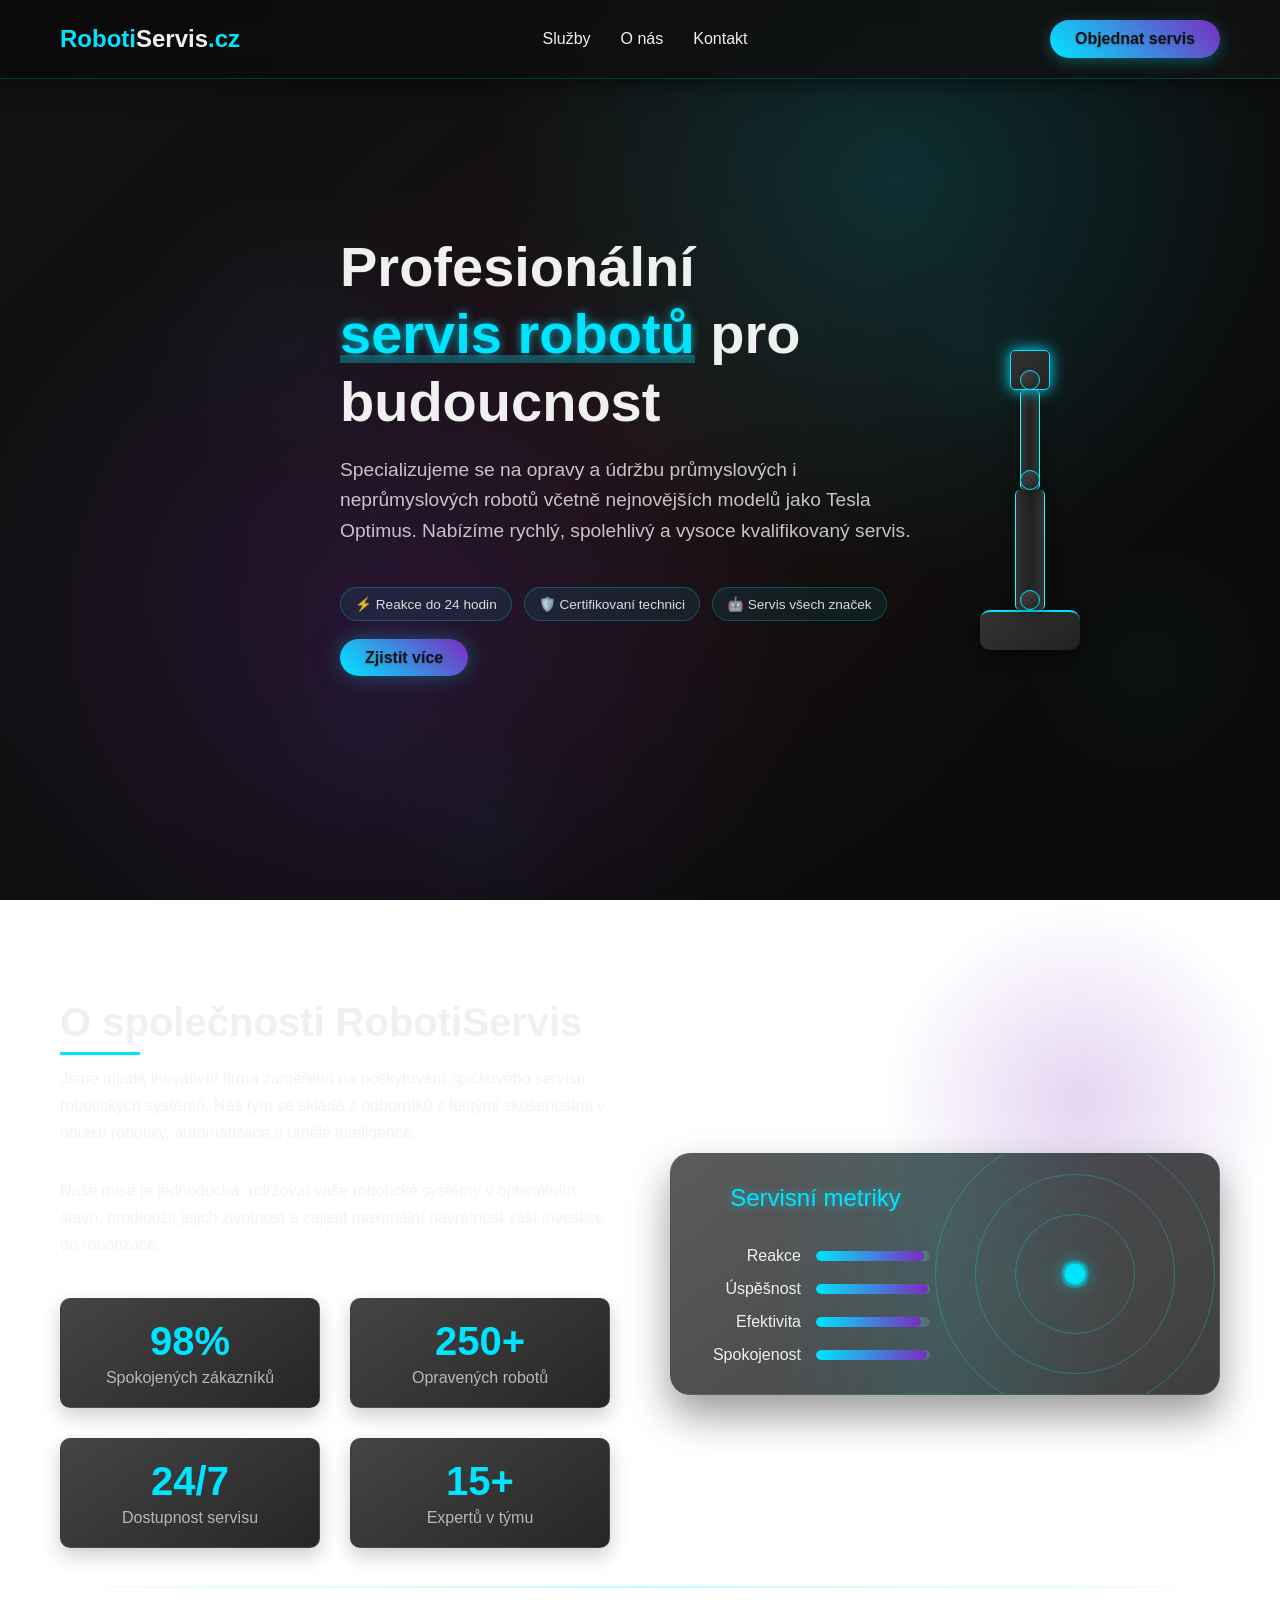
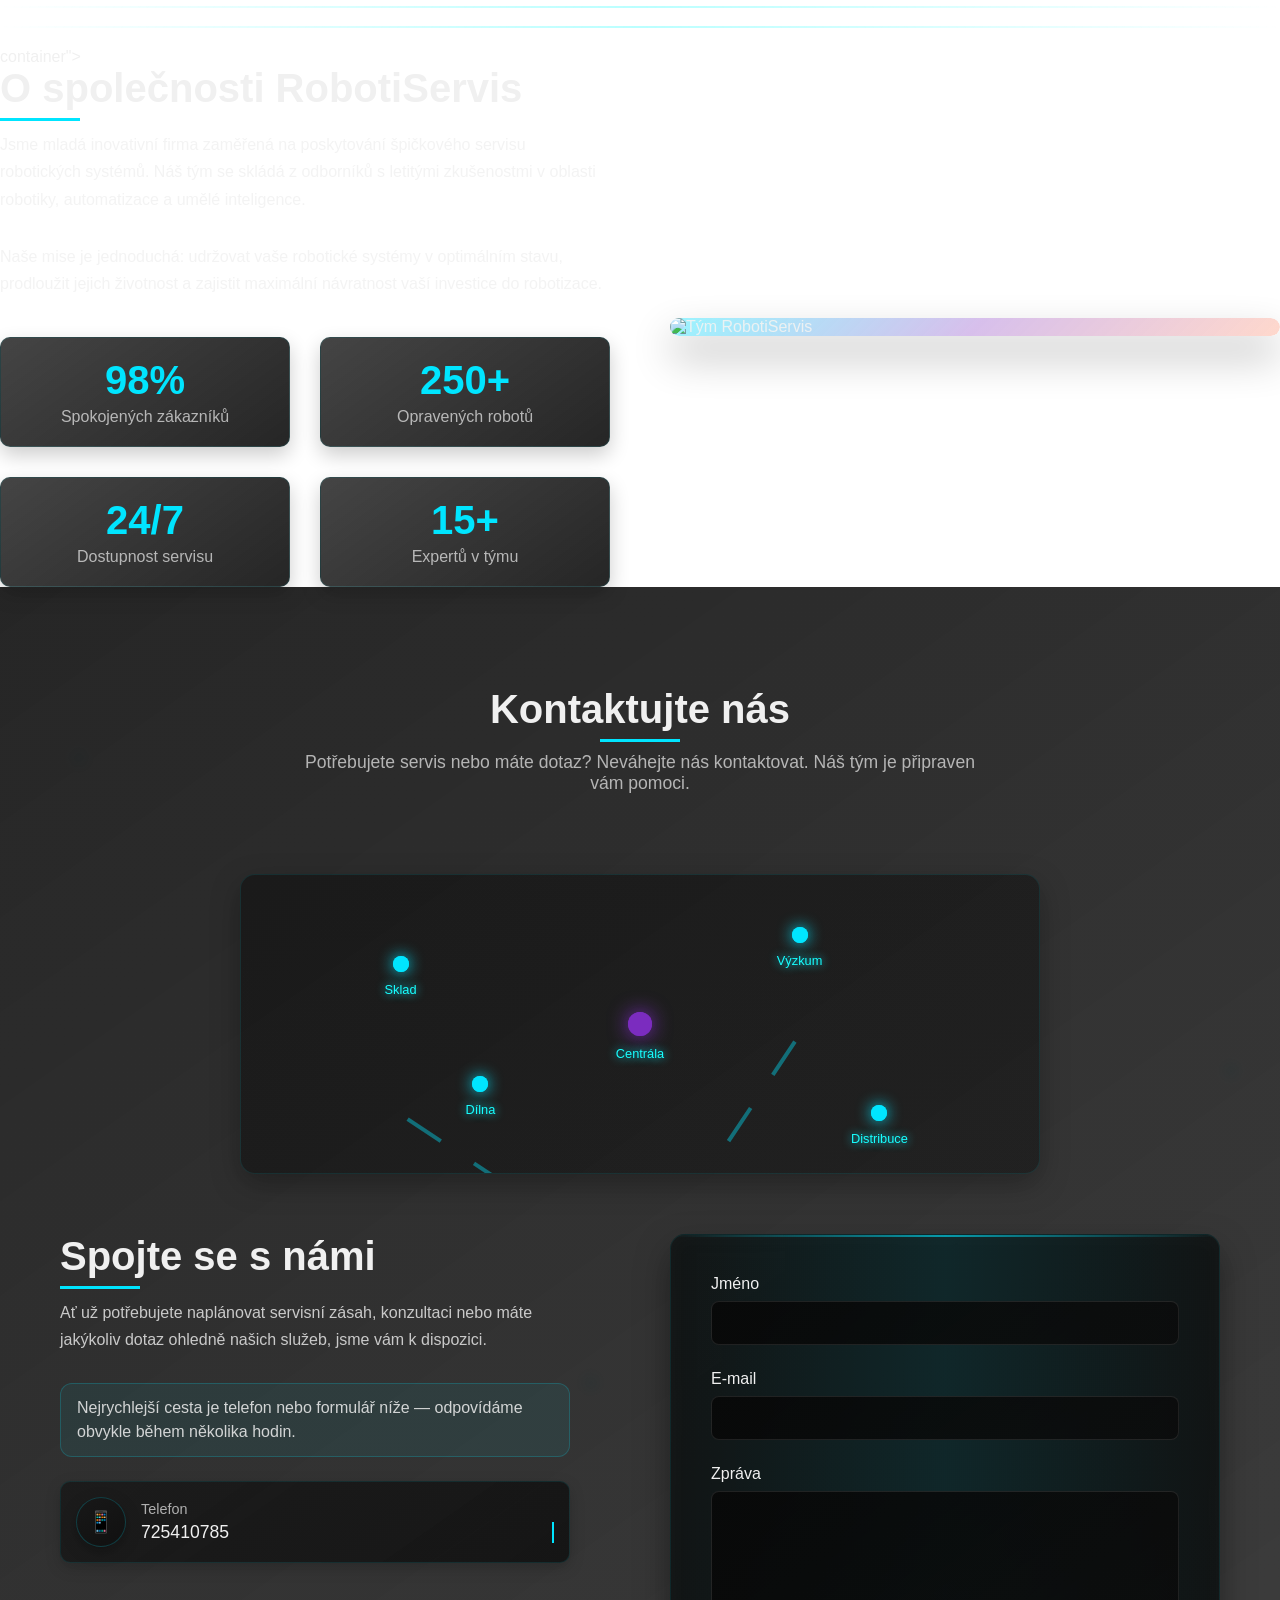
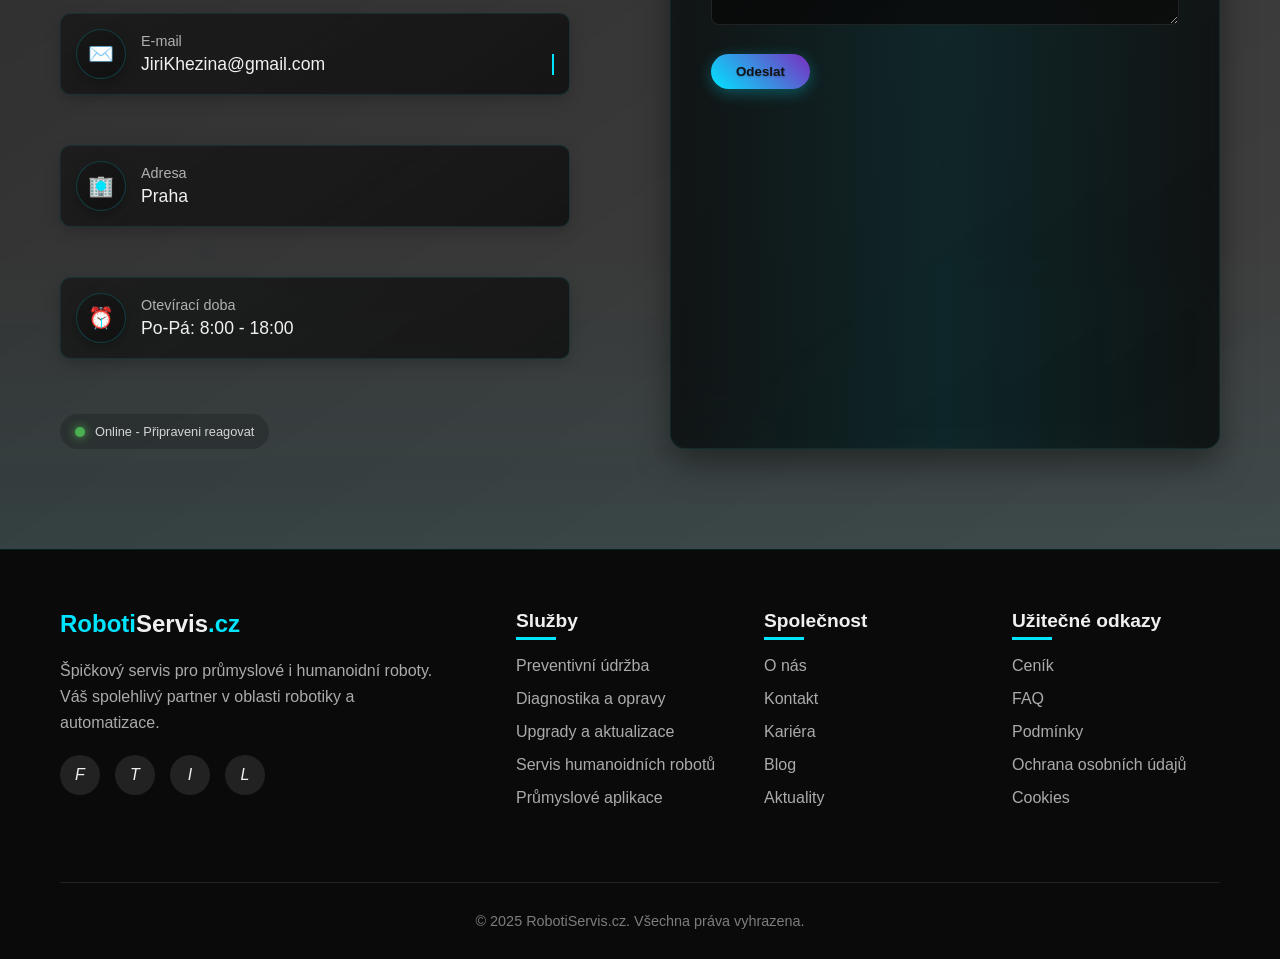
==== commit 59310c31: "Merge pull request #5 from HonzaHezina/codex/improve-webpage-design-and-update-contact-form Improve " ====
--- a/index.html
+++ b/index.html
@@ -950,6 +950,11 @@
             <div class="hero-content layer-1">
                 <h1 class="hero-title">Profesionální <span class="highlight glow-text">servis robotů</span> pro budoucnost</h1>
                 <p class="hero-description">Specializujeme se na opravy a údržbu průmyslových i neprůmyslových robotů včetně nejnovějších modelů jako Tesla Optimus. Nabízíme rychlý, spolehlivý a vysoce kvalifikovaný servis.</p>
+                <div class="hero-trust-chips">
+                    <span class="trust-chip">⚡ Reakce do 24 hodin</span>
+                    <span class="trust-chip">🛡️ Certifikovaní technici</span>
+                    <span class="trust-chip">🤖 Servis všech značek</span>
+                </div>
                 <a href="#services" class="cta-button glow-box">Zjistit více</a>
             </div>
             
@@ -2265,6 +2270,7 @@
                 <div class="contact-info">
                     <h3 class="contact-title">Spojte se s námi</h3>
                     <p class="contact-description">Ať už potřebujete naplánovat servisní zásah, konzultaci nebo máte jakýkoliv dotaz ohledně našich služeb, jsme vám k dispozici.</p>
+                    <div class="contact-note">Nejrychlejší cesta je telefon nebo formulář níže — odpovídáme obvykle během několika hodin.</div>
                     
                     <div class="contact-methods-container">
                         <div class="contact-method">
@@ -2278,7 +2284,7 @@
                             </div>
                             <div class="contact-method-info">
                                 <div class="contact-method-label">Telefon</div>
-                                <div class="contact-method-value typewriter">+420 725 410 785</div>
+                                <div class="contact-method-value typewriter">725410785</div>
                             </div>
                         </div>
                         
@@ -2288,6 +2294,10 @@
                                     <div class="email-line"></div>
                                 </div>
                                 <span>✉️</span>
+                            </div>
+                            <div class="contact-method-info">
+                                <div class="contact-method-label">E-mail</div>
+                                <div class="contact-method-value typewriter">JiriKhezina@gmail.com</div>
                             </div>
                         </div>
                         
@@ -2326,71 +2336,47 @@
                         <div class="scanner-line"></div>
                     </div>
                     
-                    <form id="contactForm" method="post" action="zpracovat-formular.php">
-                        <div class="form-group animated-form-group">
-                            <label class="form-label" for="name">Jméno</label>
+                    <form id="janagiContactForm" class="contact-form-inner" novalidate>
+                        <input type="hidden" name="site_id" value="hezina" />
+
+                        <div class="field form-group animated-form-group">
+                            <label class="form-label" for="cf_name">Jméno</label>
                             <div class="input-container">
-                                <input type="text" class="form-control" id="name" name="name" placeholder="Vaše jméno" required>
+                                <input id="cf_name" name="name" type="text" class="form-control" autocomplete="name" required />
                                 <div class="input-highlight"></div>
                             </div>
                         </div>
-                        
-                        <div class="form-group animated-form-group">
-                            <label class="form-label" for="email">Email</label>
+
+                        <div class="field form-group animated-form-group">
+                            <label class="form-label" for="cf_email">E-mail</label>
                             <div class="input-container">
-                                <input type="email" class="form-control" id="email" name="email" placeholder="Váš email" required>
+                                <input id="cf_email" name="email" type="email" class="form-control" autocomplete="email" inputmode="email" required />
                                 <div class="input-highlight"></div>
                             </div>
                         </div>
-                        
-                        <div class="form-group animated-form-group">
-                            <label class="form-label" for="phone">Telefon</label>
-                            <div class="input-container">
-                                <input type="tel" class="form-control" id="phone" name="phone" placeholder="Váš telefon">
+
+                        <div class="field form-group animated-form-group">
+                            <label class="form-label" for="cf_message">Zpráva</label>
+                            <div class="input-container textarea-container">
+                                <textarea id="cf_message" name="message" rows="6" class="form-control" required></textarea>
                                 <div class="input-highlight"></div>
                             </div>
                         </div>
-                        
-                        <div class="form-group animated-form-group">
-                            <label class="form-label" for="service">Služba</label>
-                            <div class="select-container">
-                                <select class="form-control" id="service" name="service" required>
-                                    <option value="" selected disabled>Vyberte službu</option>
-                                    <option value="maintenance">Preventivní údržba</option>
-                                    <option value="repair">Diagnostika a opravy</option>
-                                    <option value="upgrade">Upgrady a aktualizace</option>
-                                    <option value="humanoid">Servis humanoidních robotů</option>
-                                    <option value="industrial">Průmyslové aplikace</option>
-                                    <option value="contract">Servisní smlouva</option>
-                                    <option value="other">Jiné</option>
-                                </select>
-                                <div class="select-arrow"></div>
-                                <div class="input-highlight"></div>
-                            </div>
-                        </div>
-                        
-                        <div class="form-group animated-form-group">
-                            <label class="form-label" for="message">Zpráva</label>
-                            <div class="input-container textarea-container">
-                                <textarea class="form-control" id="message" name="message" rows="5" placeholder="Popište nám váš požadavek" required></textarea>
-                                <div class="input-highlight"></div>
-                            </div>
-                        </div>
-                        
-                        <!-- Anti-spam ochrana -->
-                        <input type="hidden" name="timestamp" value="<?php echo time(); ?>">
-                        <input type="text" name="honeypot" style="display:none">
-                        
-                        <div class="form-message" id="formMessage"></div>
-                        
-                        <button type="submit" class="cta-button submit-button">
-                            <span>Odeslat požadavek</span>
+
+                        <div class="hp" aria-hidden="true">
+                            <label for="cf_website">Website</label>
+                            <input id="cf_website" name="website" type="text" tabindex="-1" autocomplete="off" />
+                        </div>
+
+                        <button id="cf_submit" type="submit" class="cta-button submit-button">
+                            <span>Odeslat</span>
                             <div class="button-effects">
                                 <div class="button-particle"></div>
                                 <div class="button-particle"></div>
                                 <div class="button-particle"></div>
                             </div>
                         </button>
+                        <p id="cf_status" class="form-message" role="status" aria-live="polite"></p>
                     </form>
                 </div>
             </div>
@@ -2704,6 +2690,34 @@
             font-size: 0.8rem;
             color: rgba(255, 255, 255, 0.8);
         }
+
+        .hero-trust-chips {
+            display: flex;
+            flex-wrap: wrap;
+            gap: 12px;
+            margin: 0 0 28px;
+        }
+
+        .trust-chip {
+            display: inline-flex;
+            align-items: center;
+            padding: 8px 14px;
+            border-radius: 999px;
+            font-size: 0.85rem;
+            color: rgba(240, 240, 240, 0.9);
+            border: 1px solid rgba(0, 229, 255, 0.25);
+            background: rgba(0, 229, 255, 0.08);
+        }
+
+        .contact-note {
+            margin-bottom: 24px;
+            padding: 12px 16px;
+            border-radius: 12px;
+            border: 1px solid rgba(0, 229, 255, 0.2);
+            background: rgba(0, 229, 255, 0.06);
+            color: rgba(240, 240, 240, 0.85);
+            line-height: 1.5;
+        }
         
         /* Vylepšení formuláře */
         .contact-form {
@@ -2788,6 +2802,31 @@
         
         .textarea-container {
             min-height: 120px;
+        }
+
+
+        .contact-form-inner {
+            position: relative;
+            z-index: 2;
+        }
+
+        .hp {
+            position: absolute;
+            left: -9999px;
+            width: 1px;
+            height: 1px;
+            overflow: hidden;
+        }
+
+        #cf_status {
+            margin-top: 14px;
+            min-height: 1.4em;
+        }
+
+        #cf_submit[disabled] {
+            opacity: 0.75;
+            cursor: not-allowed;
+            transform: none;
         }
         
         /* Animované tlačítko odesílání */
@@ -3135,114 +3174,71 @@
                 }
             }
             
-            // Obsluha kontaktního formuláře pomocí fetch API
-            const contactForm = document.getElementById('contactForm');
-            if (contactForm) {
-                contactForm.addEventListener('submit', function(e) {
+            // Obsluha kontaktního formuláře pro n8n webhook
+            const janagiForm = document.getElementById('janagiContactForm');
+            const statusEl = document.getElementById('cf_status');
+            const submitBtn = document.getElementById('cf_submit');
+
+            const setStatus = (message, kind = '') => {
+                if (!statusEl) return;
+                statusEl.textContent = message || '';
+                statusEl.className = `form-message${kind ? ` ${kind}` : ''}`;
+            };
+
+            const setBusy = (busy) => {
+                if (!submitBtn) return;
+                submitBtn.disabled = !!busy;
+                submitBtn.setAttribute('aria-busy', busy ? 'true' : 'false');
+            };
+
+            if (janagiForm) {
+                const ENDPOINT = 'https://n8n.janagi.org/webhook/contact';
+                const SITE_ID = 'hezina';
+                const TOKEN = '';
+
+                const siteInput = janagiForm.querySelector('input[name="site_id"]');
+                if (siteInput && SITE_ID) siteInput.value = SITE_ID;
+
+                janagiForm.addEventListener('submit', async (e) => {
                     e.preventDefault();
-                    
-                    // Validace formuláře
-                    if (!validateForm()) {
-                        return;
+                    setStatus('');
+                    setBusy(true);
+
+                    try {
+                        if (!janagiForm.checkValidity()) {
+                            janagiForm.reportValidity();
+                            setStatus('Prosím vyplňte všechna povinná pole.', 'error');
+                            return;
+                        }
+
+                        const fd = new FormData(janagiForm);
+
+                        if (String(fd.get('website') || '').trim()) {
+                            setBusy(false);
+                            return;
+                        }
+
+                        // if (TOKEN) fd.set('token', TOKEN);
+
+                        const response = await fetch(ENDPOINT, {
+                            method: 'POST',
+                            body: fd
+                        });
+
+                        if (!response.ok) throw new Error('Request failed');
+
+                        janagiForm.reset();
+                        if (siteInput && SITE_ID) siteInput.value = SITE_ID;
+                        setStatus('Díky! Zpráva byla odeslána.', 'success');
+                    } catch (error) {
+                        setStatus('Odeslání se nepovedlo. Zkuste to prosím znovu.', 'error');
+                    } finally {
+                        setBusy(false);
                     }
-                    
-                    // Vytvoříme loading overlay
-                    const loadingOverlay = document.createElement('div');
-                    loadingOverlay.className = 'form-loading';
-                    const spinner = document.createElement('div');
-                    spinner.className = 'loading-spinner';
-                    loadingOverlay.appendChild(spinner);
-                    contactForm.appendChild(loadingOverlay);
-                    loadingOverlay.classList.add('active');
-                    
-                    // Získání dat formuláře
-                    const formData = new FormData(contactForm);
-                    
-                    // Odeslání pomocí fetch API
-                    fetch('zpracovat-formular.php', {
-                        method: 'POST',
-                        body: formData
-                    })
-                    .then(response => {
-                        if (!response.ok) {
-                            throw new Error('Chyba sítě nebo serveru.');
-                        }
-                        return response.json();
-                    })
-                    .then(data => {
-                        const messageElement = document.getElementById('formMessage');
-                        if (data.success) {
-                            messageElement.textContent = data.message || 'Vaše zpráva byla úspěšně odeslána. Děkujeme!';
-                            messageElement.className = 'form-message success';
-                            contactForm.reset();
-                        } else {
-                            messageElement.textContent = data.message || 'Došlo k chybě při odesílání formuláře. Zkuste to znovu později.';
-                            messageElement.className = 'form-message error';
-                        }
-                    })
-                    .catch(error => {
-                        const messageElement = document.getElementById('formMessage');
-                        messageElement.textContent = 'Došlo k chybě při odesílání formuláře. Zkuste to znovu později.';
-                        messageElement.className = 'form-message error';
-                        console.error('Chyba:', error);
-                    })
-                    .finally(() => {
-                        // Odstranění loading overlay
-                        if (loadingOverlay) {
-                            loadingOverlay.classList.remove('active');
-                            setTimeout(() => {
-                                if (loadingOverlay.parentElement) {
-                                    loadingOverlay.parentElement.removeChild(loadingOverlay);
-                                }
-                            }, 300);
-                        }
-                    });
                 });
-                
-                function validateForm() {
-                    let isValid = true;
-                    const requiredFields = contactForm.querySelectorAll('[required]');
-                    
-                    requiredFields.forEach(field => {
-                        if (!field.value.trim()) {
-                            isValid = false;
-                            field.classList.add('is-invalid');
-                        } else {
-                            field.classList.remove('is-invalid');
-                        }
-                    });
-                    
-                    // Validace emailu
-                    const emailField = contactForm.querySelector('input[type="email"]');
-                    if (emailField && emailField.value) {
-                        const emailRegex = /^[^\s@]+@[^\s@]+\.[^\s@]+$/;
-                        if (!emailRegex.test(emailField.value)) {
-                            isValid = false;
-                            emailField.classList.add('is-invalid');
-                        }
-                    }
-                    
-                    // Validace telefonu (pokud je vyplněn)
-                    const phoneField = contactForm.querySelector('input[type="tel"]');
-                    if (phoneField && phoneField.value) {
-                        const phoneRegex = /^[+]?[(]?[0-9]{3}[)]?[-\s.]?[0-9]{3}[-\s.]?[0-9]{3,6}$/;
-                        if (!phoneRegex.test(phoneField.value)) {
-                            isValid = false;
-                            phoneField.classList.add('is-invalid');
-                        }
-                    }
-                    
-                    if (!isValid) {
-                        const messageElement = document.getElementById('formMessage');
-                        messageElement.textContent = 'Prosím, vyplňte všechna povinná pole ve správném formátu.';
-                        messageElement.className = 'form-message error';
-                    }
-                    
-                    return isValid;
-                }
             }
         });
     </script>
 	<script src="chatbot-php.js"></script>
 </body>
-</html>+</html>
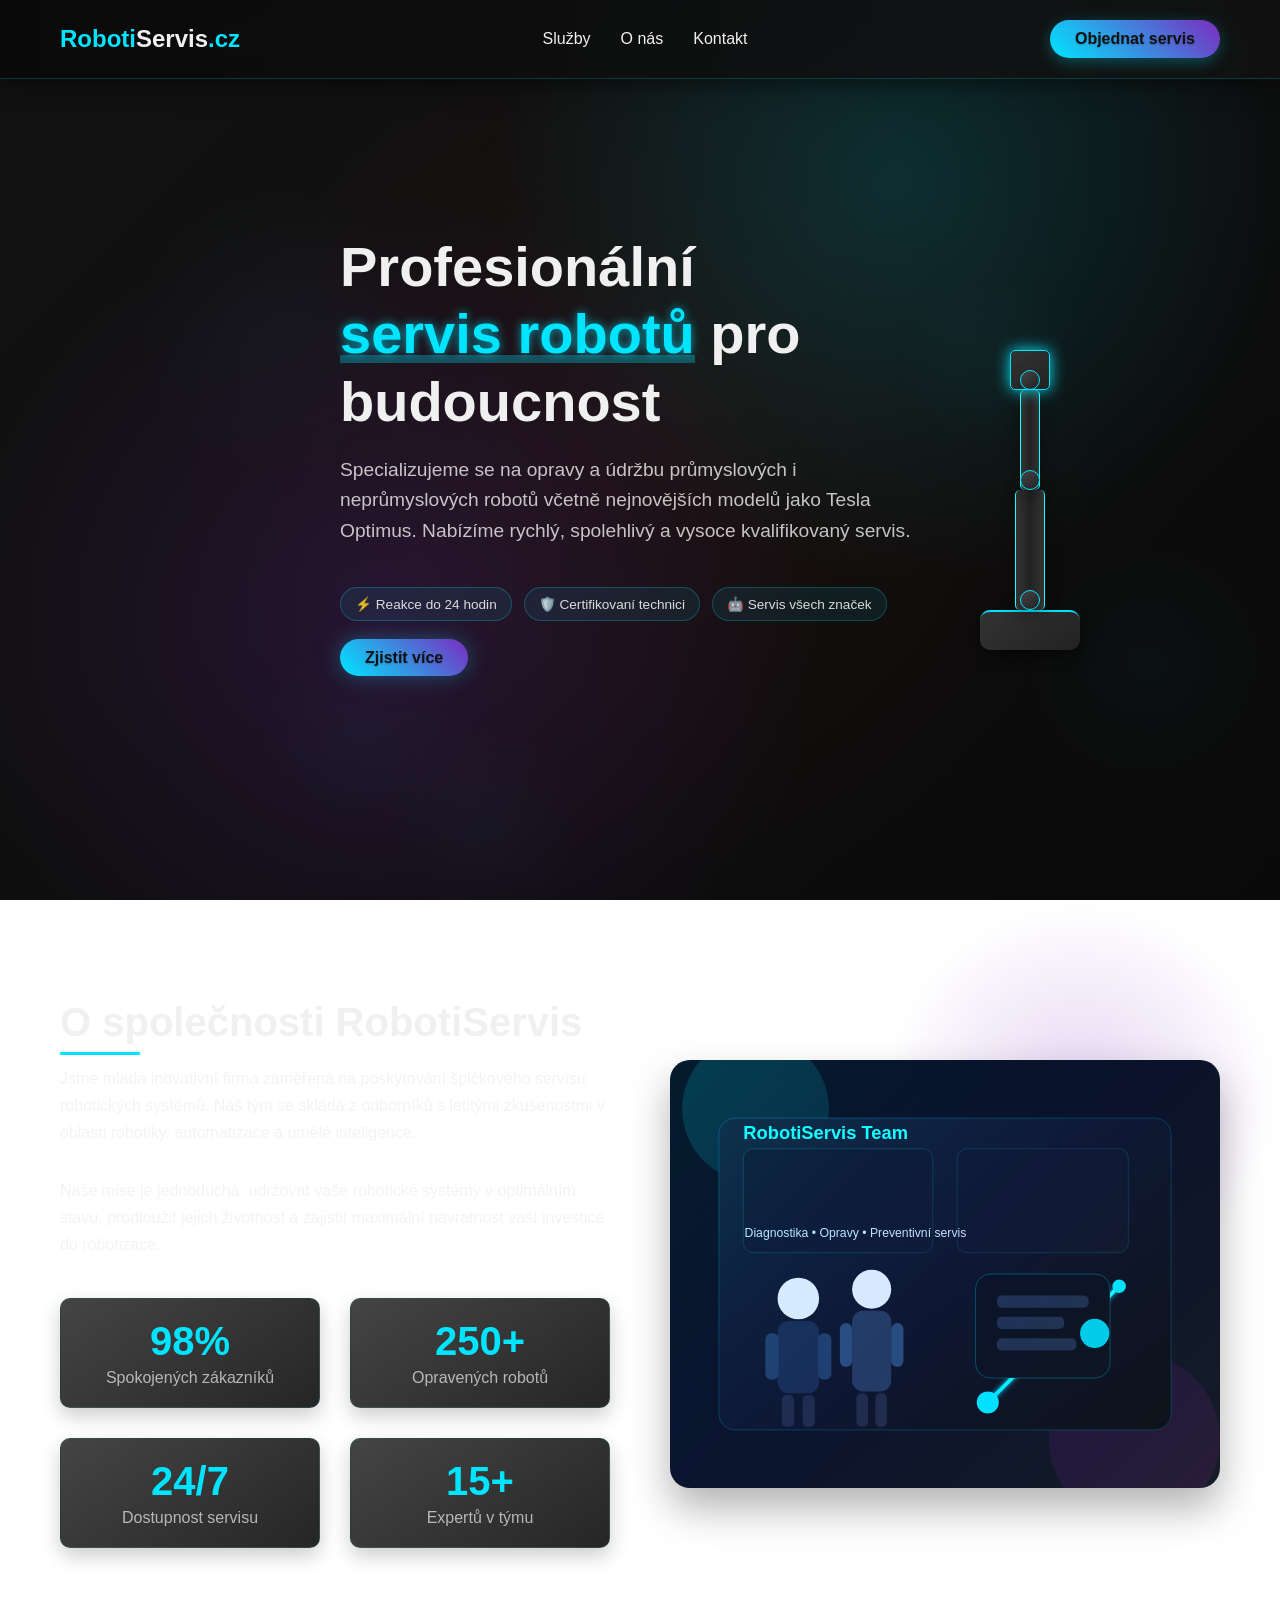
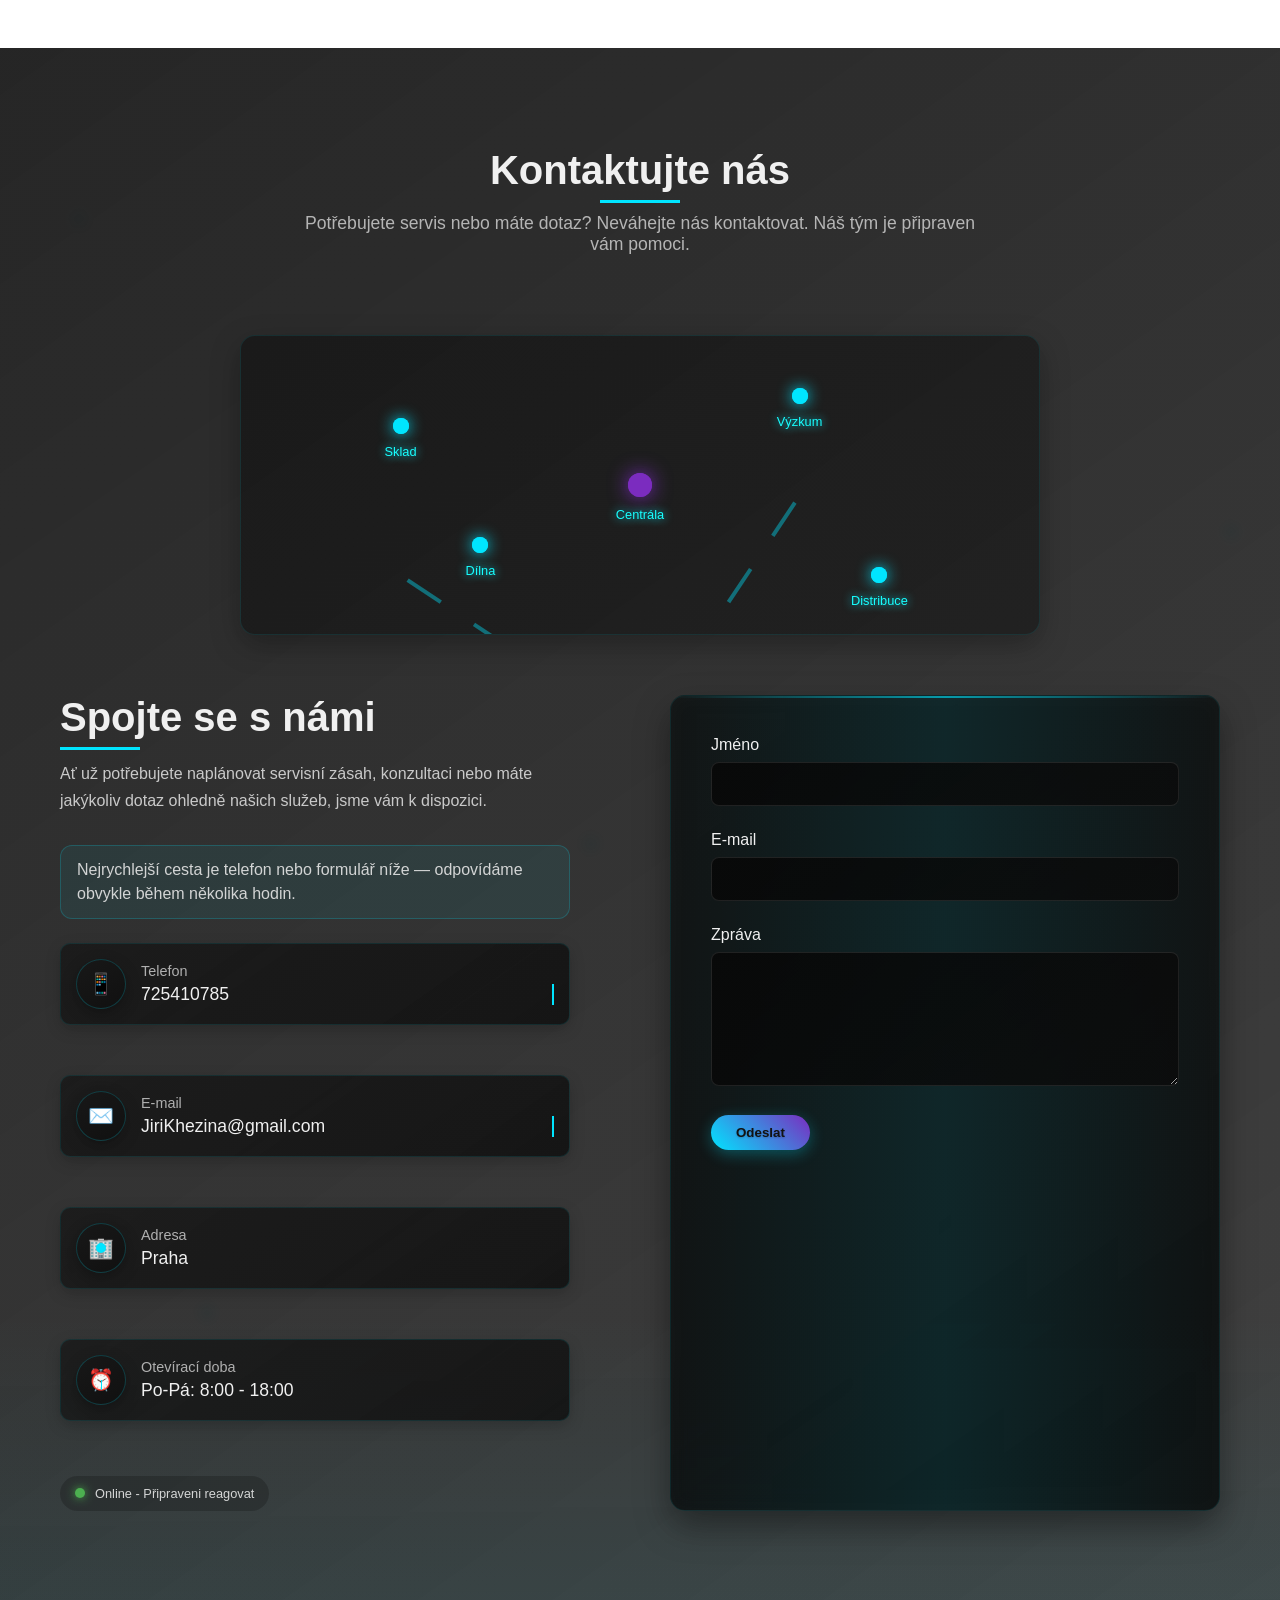
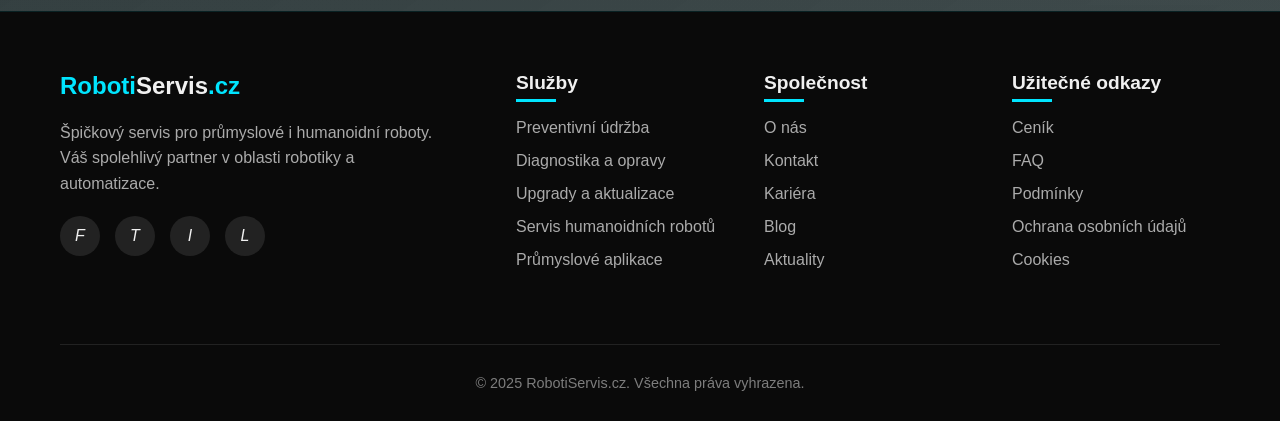
==== commit a013c938: "Merge pull request #6 from HonzaHezina/codex/fix-missing-team-images-and-container-errors Fix About " ====
--- a/index.html
+++ b/index.html
@@ -1873,7 +1873,7 @@
         });
     </script>
 
-    <!-- About Section - nahrazuji obrázek animovanou vizualizací -->
+    <!-- About Section -->
     <section class="about" id="about">
         <div class="container">
             <div class="about-grid">
@@ -1901,324 +1901,8 @@
                     </div>
                 </div>
                 
-                <!-- Animovaná data vizualizace místo obrázku -->
-                <div class="animated-chart">
-                    <div class="chart-container">
-                        <div class="chart-title">Servisní metriky</div>
-                        <div class="bar-container">
-                            <div class="bar-label">Reakce</div>
-                            <div class="bar-track">
-                                <div class="bar-fill" style="--fill-percent: 95%;" data-value="95%"></div>
-                            </div>
-                        </div>
-                        <div class="bar-container">
-                            <div class="bar-label">Úspěšnost</div>
-                            <div class="bar-track">
-                                <div class="bar-fill" style="--fill-percent: 98%;" data-value="98%"></div>
-                            </div>
-                        </div>
-                        <div class="bar-container">
-                            <div class="bar-label">Efektivita</div>
-                            <div class="bar-track">
-                                <div class="bar-fill" style="--fill-percent: 92%;" data-value="92%"></div>
-                            </div>
-                        </div>
-                        <div class="bar-container">
-                            <div class="bar-label">Spokojenost</div>
-                            <div class="bar-track">
-                                <div class="bar-fill" style="--fill-percent: 97%;" data-value="97%"></div>
-                            </div>
-                        </div>
-                    </div>
-                    
-                    <div class="orbit-container">
-                        <div class="orbit-center">
-                            <div class="center-pulse"></div>
-                        </div>
-                        <div class="orbit orbit-1">
-                            <div class="orbit-dot" style="--angle: 0deg; --delay: 0s;"></div>
-                            <div class="orbit-dot" style="--angle: 120deg; --delay: 1s;"></div>
-                            <div class="orbit-dot" style="--angle: 240deg; --delay: 2s;"></div>
-                        </div>
-                        <div class="orbit orbit-2">
-                            <div class="orbit-dot" style="--angle: 45deg; --delay: 0.5s;"></div>
-                            <div class="orbit-dot" style="--angle: 135deg; --delay: 1.5s;"></div>
-                            <div class="orbit-dot" style="--angle: 225deg; --delay: 2.5s;"></div>
-                            <div class="orbit-dot" style="--angle: 315deg; --delay: 3.5s;"></div>
-                        </div>
-                        <div class="orbit orbit-3">
-                            <div class="orbit-dot" style="--angle: 30deg; --delay: 0.2s;"></div>
-                            <div class="orbit-dot" style="--angle: 90deg; --delay: 1.2s;"></div>
-                            <div class="orbit-dot" style="--angle: 150deg; --delay: 2.2s;"></div>
-                            <div class="orbit-dot" style="--angle: 210deg; --delay: 3.2s;"></div>
-                            <div class="orbit-dot" style="--angle: 270deg; --delay: 4.2s;"></div>
-                            <div class="orbit-dot" style="--angle: 330deg; --delay: 5.2s;"></div>
-                        </div>
-                    </div>
-                </div>
-            </div>
-        </div>
-        
-        <!-- Animované signály pozadí -->
-        <div class="signal-lines">
-            <div class="signal signal-1"></div>
-            <div class="signal signal-2"></div>
-            <div class="signal signal-3"></div>
-        </div>
-    </section>
-    
-    <style>
-        /* Animovaná data vizualizace */
-        .animated-chart {
-            display: grid;
-            grid-template-columns: 1fr 1fr;
-            gap: 30px;
-            background: linear-gradient(145deg, rgba(22, 22, 22, 0.7), rgba(14, 14, 14, 0.8));
-            padding: 30px;
-            border-radius: 20px;
-            box-shadow: 0 20px 40px rgba(0, 0, 0, 0.4);
-            position: relative;
-            overflow: hidden;
-            border: 1px solid rgba(0, 229, 255, 0.1);
-        }
-        
-        .animated-chart::before {
-            content: '';
-            position: absolute;
-            top: -50%;
-            left: -50%;
-            width: 200%;
-            height: 200%;
-            background: linear-gradient(45deg, 
-                transparent, 
-                transparent, 
-                transparent, 
-                rgba(0, 229, 255, 0.1),
-                transparent, 
-                transparent, 
-                transparent);
-            transform: rotate(45deg);
-            animation: shine 8s infinite linear;
-        }
-        
-        .chart-container {
-            display: flex;
-            flex-direction: column;
-            gap: 15px;
-        }
-        
-        .chart-title {
-            font-size: 1.5rem;
-            margin-bottom: 20px;
-            color: var(--primary);
-            text-align: center;
-            text-shadow: 0 0 10px rgba(0, 229, 255, 0.5);
-        }
-        
-        .bar-container {
-            display: flex;
-            align-items: center;
-            gap: 15px;
-        }
-        
-        .bar-label {
-            width: 100px;
-            text-align: right;
-            font-weight: 500;
-        }
-        
-        .bar-track {
-            flex: 1;
-            height: 10px;
-            background-color: rgba(255, 255, 255, 0.1);
-            border-radius: 5px;
-            overflow: hidden;
-            position: relative;
-        }
-        
-        .bar-fill {
-            height: 100%;
-            width: var(--fill-percent);
-            background: linear-gradient(90deg, var(--primary), var(--secondary));
-            border-radius: 5px;
-            position: relative;
-            animation: fill-bar 2s ease-out forwards;
-            transform-origin: left;
-            box-shadow: 0 0 10px rgba(0, 229, 255, 0.5);
-        }
-        
-        .bar-fill::after {
-            content: attr(data-value);
-            position: absolute;
-            right: 0;
-            top: -20px;
-            font-size: 0.8rem;
-            font-weight: 600;
-            color: var(--primary);
-        }
-        
-        @keyframes fill-bar {
-            from { transform: scaleX(0); }
-            to { transform: scaleX(1); }
-        }
-        
-        /* Orbitální animace */
-        .orbit-container {
-            position: relative;
-            width: 100%;
-            height: 100%;
-            display: flex;
-            justify-content: center;
-            align-items: center;
-        }
-        
-        .orbit-center {
-            width: 20px;
-            height: 20px;
-            background: var(--primary);
-            border-radius: 50%;
-            position: relative;
-            box-shadow: 0 0 15px var(--primary);
-            z-index: 2;
-        }
-        
-        .center-pulse {
-            position: absolute;
-            top: 50%;
-            left: 50%;
-            transform: translate(-50%, -50%);
-            width: 100%;
-            height: 100%;
-            border-radius: 50%;
-            background: var(--primary);
-            opacity: 0.7;
-            animation: center-pulse 2s infinite;
-        }
-        
-        @keyframes center-pulse {
-            0% { transform: translate(-50%, -50%) scale(1); opacity: 0.7; }
-            50% { transform: translate(-50%, -50%) scale(2.5); opacity: 0; }
-            100% { transform: translate(-50%, -50%) scale(1); opacity: 0.7; }
-        }
-        
-        .orbit {
-            position: absolute;
-            border: 1px solid rgba(0, 229, 255, 0.3);
-            border-radius: 50%;
-            animation: rotate-orbit 20s linear infinite;
-        }
-        
-        .orbit-1 {
-            width: 120px;
-            height: 120px;
-        }
-        
-        .orbit-2 {
-            width: 200px;
-            height: 200px;
-            animation-duration: 30s;
-            animation-direction: reverse;
-        }
-        
-        .orbit-3 {
-            width: 280px;
-            height: 280px;
-            animation-duration: 40s;
-        }
-        
-        @keyframes rotate-orbit {
-            from { transform: rotate(0deg); }
-            to { transform: rotate(360deg); }
-        }
-        
-        .orbit-dot {
-            position: absolute;
-            width: 10px;
-            height: 10px;
-            background: var(--primary);
-            border-radius: 50%;
-            top: 50%;
-            left: 50%;
-            transform: translate(-50%, -50%) rotate(var(--angle)) translateX(calc(50% - 5px));
-            box-shadow: 0 0 10px var(--primary);
-            animation: pulse-dot 3s infinite;
-            animation-delay: var(--delay);
-        }
-        
-        @keyframes pulse-dot {
-            0% { transform: translate(-50%, -50%) rotate(var(--angle)) translateX(calc(50% - 5px)) scale(0.8); }
-            50% { transform: translate(-50%, -50%) rotate(var(--angle)) translateX(calc(50% - 5px)) scale(1.5); }
-            100% { transform: translate(-50%, -50%) rotate(var(--angle)) translateX(calc(50% - 5px)) scale(0.8); }
-        }
-        
-        /* Signálové linie v pozadí */
-        .signal-lines {
-            position: absolute;
-            bottom: 0;
-            left: 0;
-            width: 100%;
-            height: 100px;
-            z-index: -1;
-            overflow: hidden;
-        }
-        
-        .signal {
-            position: absolute;
-            height: 2px;
-            width: 100%;
-            background: linear-gradient(90deg, transparent, var(--primary-light), transparent);
-            opacity: 0.3;
-        }
-        
-        .signal-1 {
-            bottom: 20px;
-            animation: signal-wave 3s infinite linear;
-        }
-        
-        .signal-2 {
-            bottom: 40px;
-            animation: signal-wave 5s infinite linear;
-            animation-delay: 1s;
-        }
-        
-        .signal-3 {
-            bottom: 60px;
-            animation: signal-wave 4s infinite linear;
-            animation-delay: 2s;
-        }
-        
-        @keyframes signal-wave {
-            0% { transform: translateX(-100%) scaleY(1); }
-            50% { transform: translateX(0%) scaleY(2); }
-            100% { transform: translateX(100%) scaleY(1); }
-        }
-    </style>container">
-            <div class="about-grid">
-                <div class="about-content">
-                    <h2 class="about-title">O společnosti RobotiServis</h2>
-                    <p class="about-description">Jsme mladá inovativní firma zaměřená na poskytování špičkového servisu robotických systémů. Náš tým se skládá z odborníků s letitými zkušenostmi v oblasti robotiky, automatizace a umělé inteligence.</p>
-                    <p class="about-description">Naše mise je jednoduchá: udržovat vaše robotické systémy v optimálním stavu, prodloužit jejich životnost a zajistit maximální návratnost vaší investice do robotizace.</p>
-                    <div class="about-stats">
-                        <div class="stat-item">
-                            <div class="stat-number">98%</div>
-                            <div class="stat-label">Spokojených zákazníků</div>
-                        </div>
-                        <div class="stat-item">
-                            <div class="stat-number">250+</div>
-                            <div class="stat-label">Opravených robotů</div>
-                        </div>
-                        <div class="stat-item">
-                            <div class="stat-number">24/7</div>
-                            <div class="stat-label">Dostupnost servisu</div>
-                        </div>
-                        <div class="stat-item">
-                            <div class="stat-number">15+</div>
-                            <div class="stat-label">Expertů v týmu</div>
-                        </div>
-                    </div>
-                </div>
                 <div class="about-image">
-                    <img src="/api/placeholder/500/600" alt="Tým RobotiServis">
+                    <img src="assets/team-robotiservis.svg" alt="Tým RobotiServis při servisu robotických systémů" loading="lazy">
                 </div>
             </div>
         </div>
